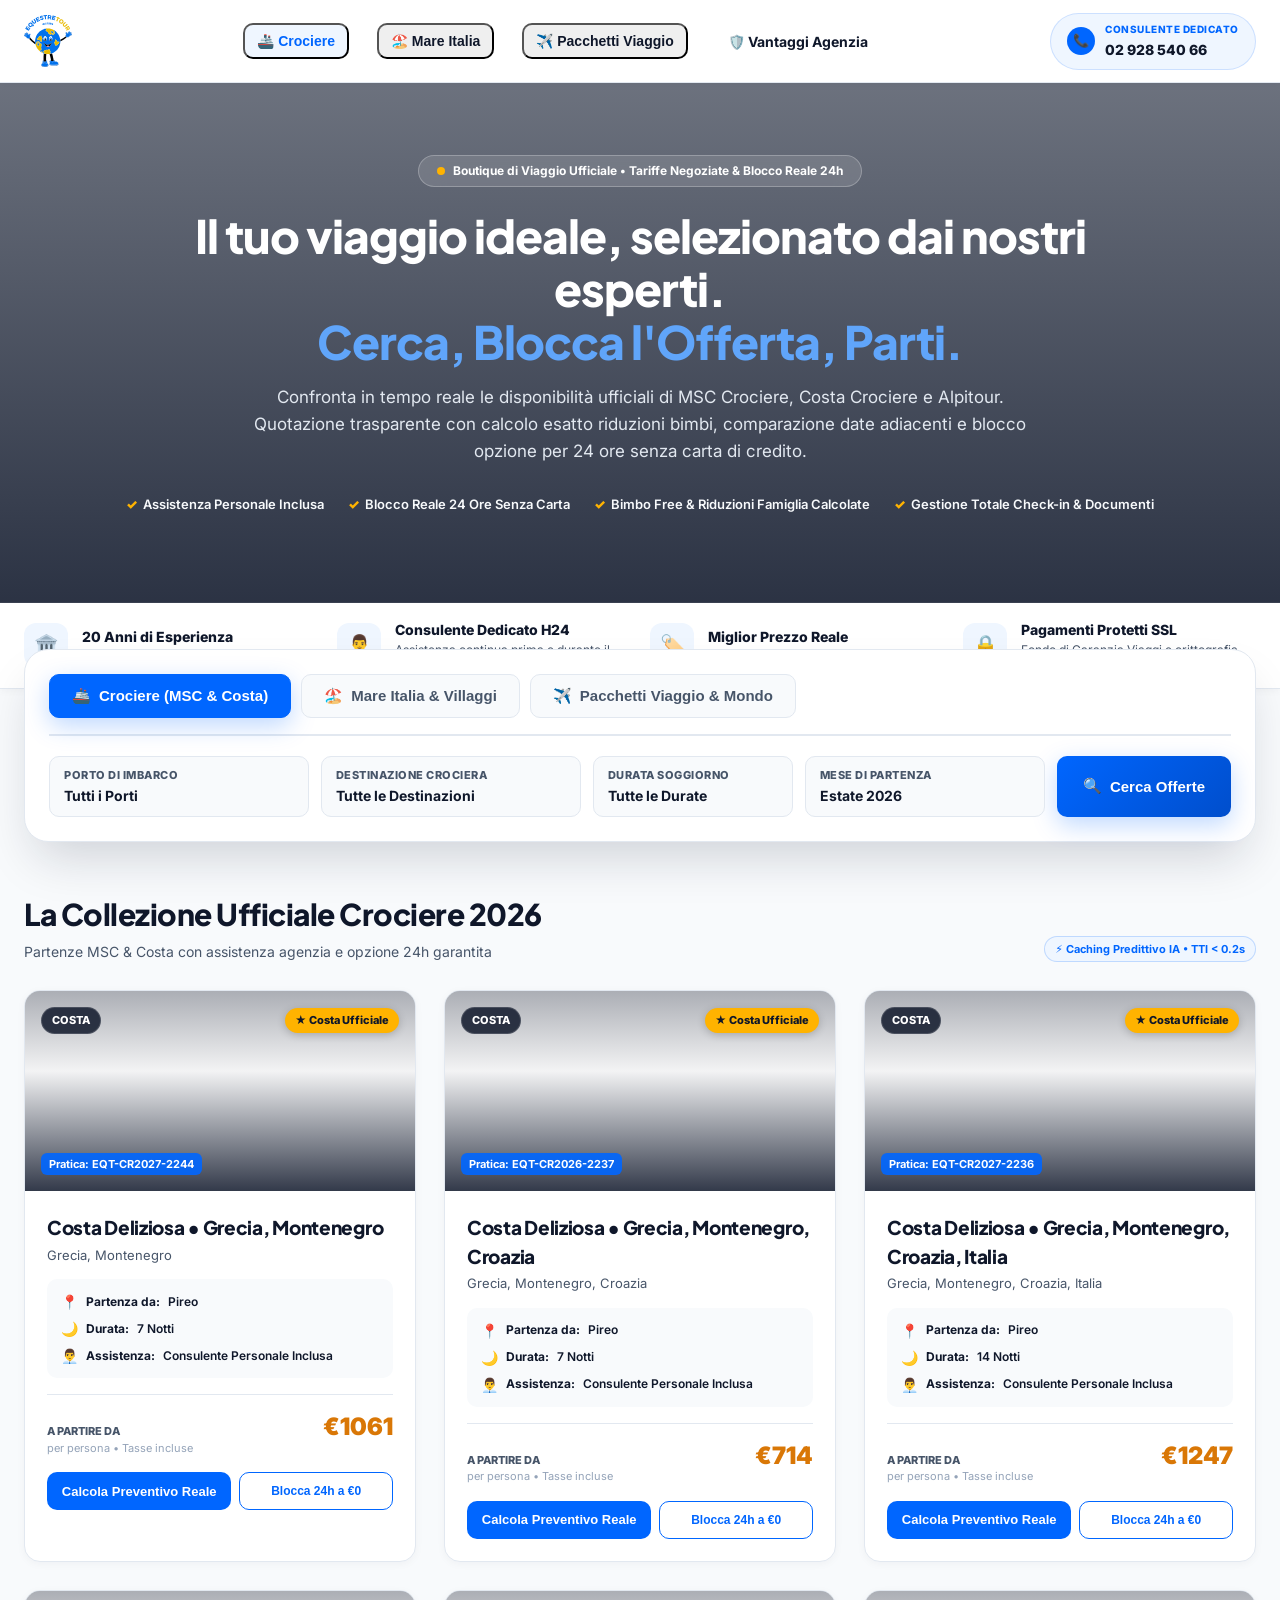
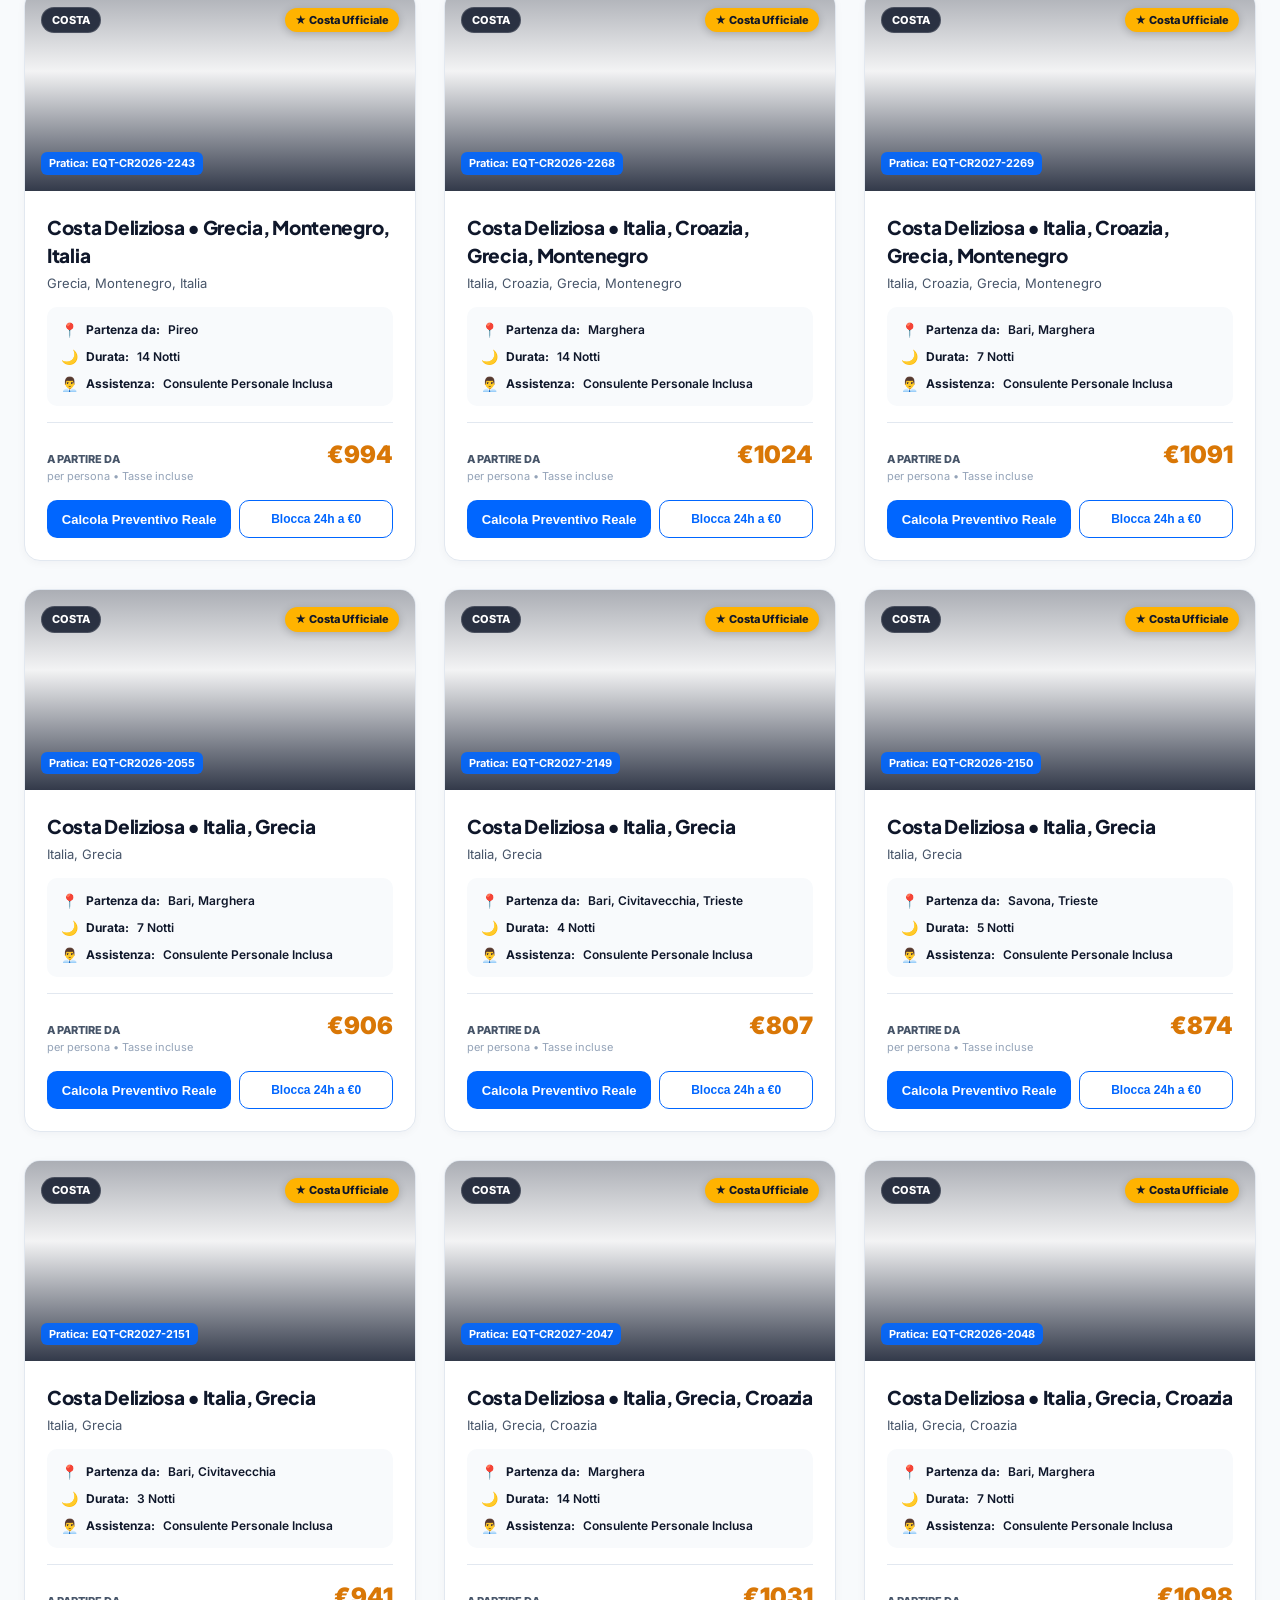
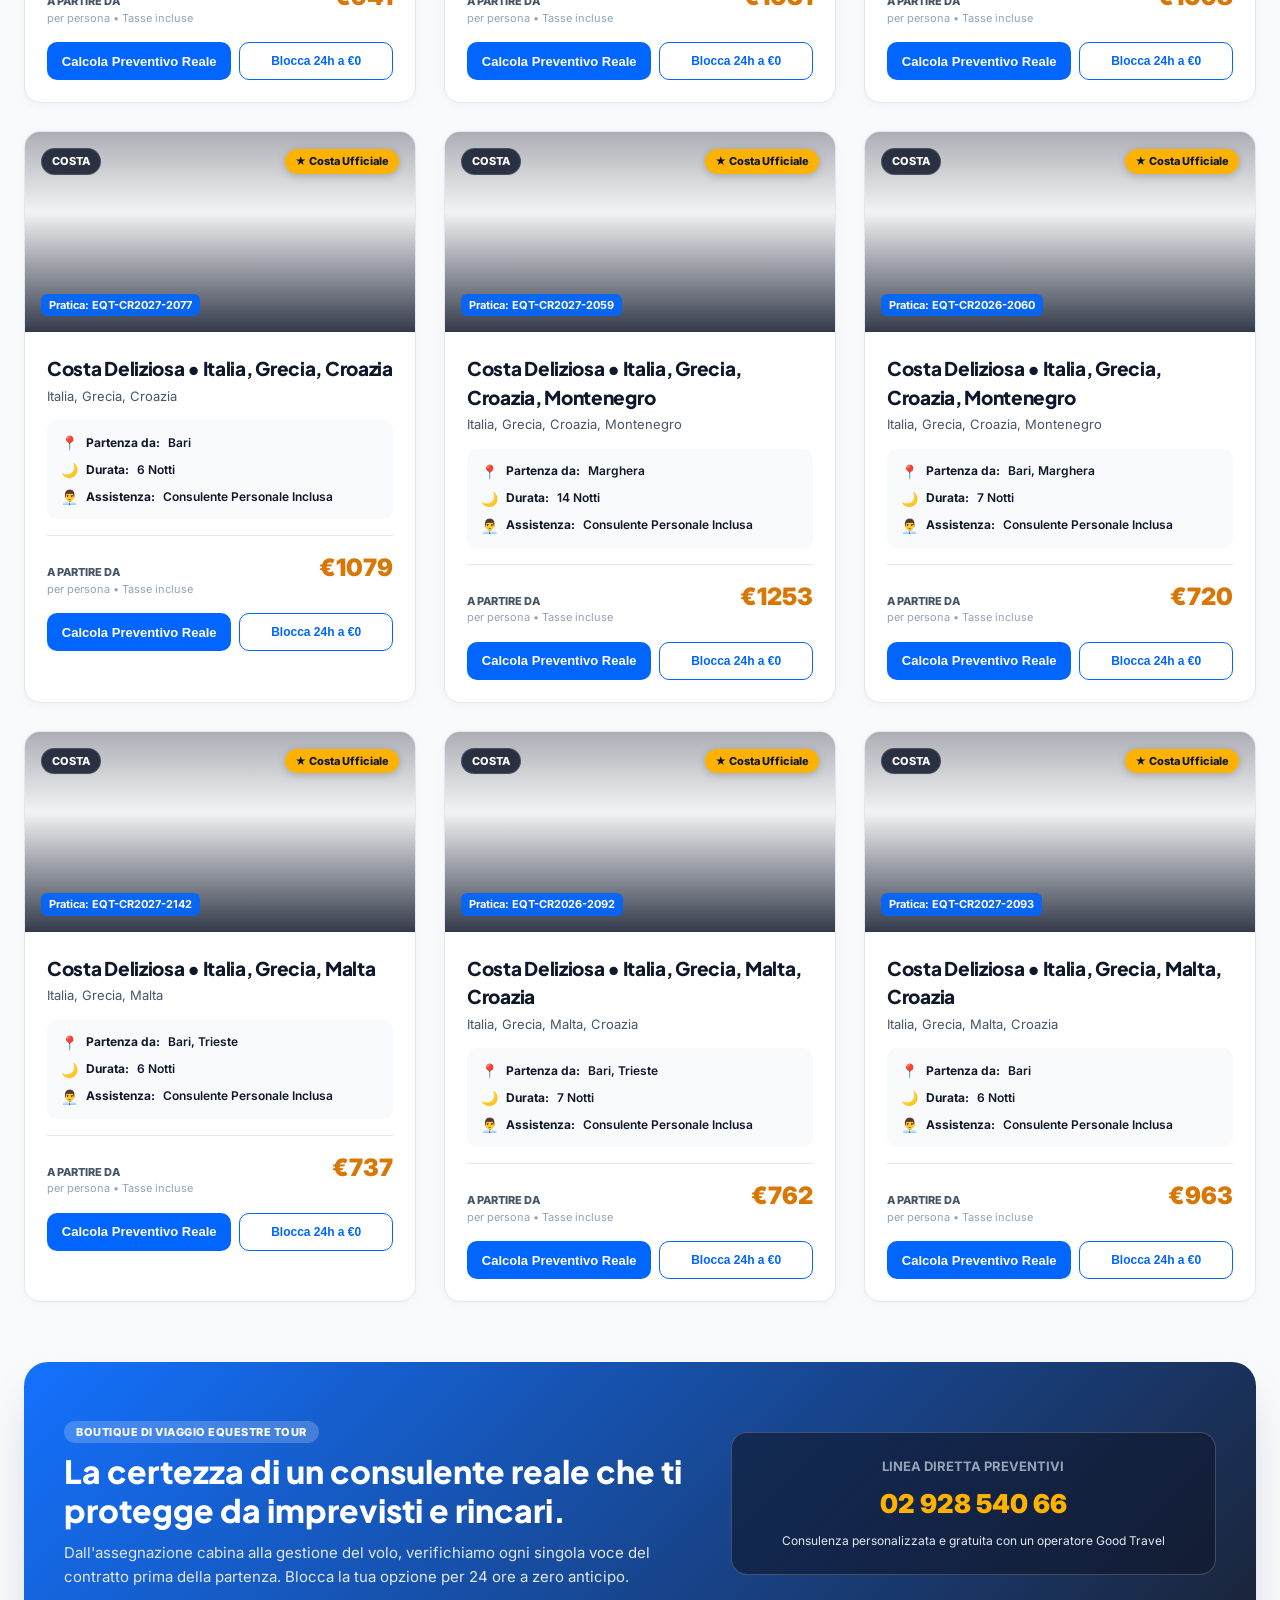
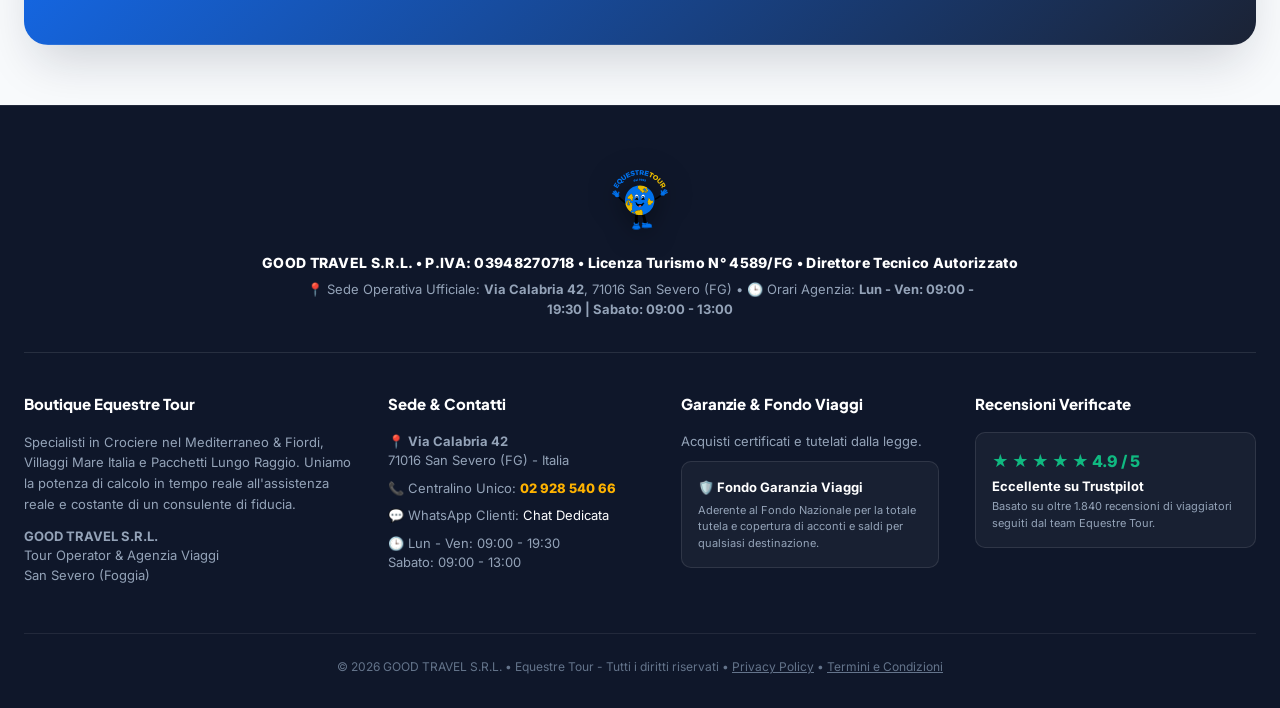
==== home-cro.html @ 6dd36085 "Inizializzazione sito web e funnel di vendita CRO Equestre Tour 2026" ====
<!DOCTYPE html>
<html lang="it">
<head>
  <meta charset="utf-8">
  <meta name="viewport" content="width=device-width, initial-scale=1.0">
  <title>Equestre Tour | Crociere, Mare Italia & Pacchetti Vacanza</title>
  <meta name="description" content="Prenota la tua vacanza con Equestre Tour: Crociere nel Mediterraneo, Villaggi Mare Italia e Pacchetti Lungo Raggio. Consulente dedicato, quotazione reale con calcolo età bambini, opzione 24h e pagamenti protetti.">
  
  <link rel="preconnect" href="https://fonts.googleapis.com">
  <link rel="preconnect" href="https://fonts.gstatic.com" crossorigin>
  <link href="https://fonts.googleapis.com/css2?family=Plus+Jakarta+Sans:wght@400;500;600;700;800;900&family=Inter:wght@400;500;600;700&display=swap" rel="stylesheet">
  
  <style>
    :root {
      --primary-blue: #0066FF;
      --primary-blue-dark: #004ECC;
      --primary-blue-light: #EFF6FF;
      --primary-blue-soft: rgba(0, 102, 255, 0.08);
      
      --secondary-gold: #FFB300;
      --secondary-gold-hover: #E5A100;
      --secondary-gold-light: #FFFBEB;
      --secondary-gold-badge: #D97706;
      
      --text-main: #0F172A;
      --text-muted: #475569;
      --text-light: #94A3B8;
      
      --bg-body: #F8FAFC;
      --bg-white: #FFFFFF;
      --border-soft: #E2E8F0;
      --border-accent: rgba(0, 102, 255, 0.25);
      
      --success-green: #10B981;
      --success-green-light: #ECFDF5;
      
      --shadow-sm: 0 2px 8px rgba(15, 23, 42, 0.04);
      --shadow-md: 0 10px 25px -3px rgba(15, 23, 42, 0.08);
      --shadow-xl: 0 25px 50px -12px rgba(15, 23, 42, 0.18);
      --shadow-gold: 0 8px 24px rgba(255, 179, 0, 0.35);
      --shadow-blue: 0 8px 24px rgba(0, 102, 255, 0.25);
      
      --radius-sm: 10px;
      --radius-md: 16px;
      --radius-lg: 24px;
      --radius-full: 9999px;
      
      --font-heading: 'Plus Jakarta Sans', system-ui, -apple-system, sans-serif;
      --font-body: 'Inter', system-ui, -apple-system, sans-serif;
    }

    * { box-sizing: border-box; margin: 0; padding: 0; }
    html { scroll-behavior: smooth; }
    body {
      font-family: var(--font-body);
      background-color: var(--bg-body);
      color: var(--text-main);
      line-height: 1.5;
      -webkit-font-smoothing: antialiased;
    }
    h1, h2, h3, h4, h5, .font-heading { font-family: var(--font-heading); }

    .container {
      width: 100%;
      max-width: 1280px;
      margin: 0 auto;
      padding: 0 24px;
    }

    /* 1. HEADER BOUTIQUE STICKY */
    .site-header {
      background: #FFFFFF;
      border-bottom: 1px solid var(--border-soft);
      position: sticky;
      top: 0;
      z-index: 1000;
      box-shadow: var(--shadow-sm);
    }
    .header-inner {
      display: flex;
      align-items: center;
      justify-content: space-between;
      height: 82px;
    }
    .logo-link {
      display: inline-flex;
      align-items: center;
      text-decoration: none;
    }
    .site-logo-img {
      height: 52px;
      width: auto;
      object-fit: contain;
    }
    .header-nav {
      display: flex;
      align-items: center;
      gap: 28px;
    }
    .header-nav-btn {
      text-decoration: none;
      color: var(--text-main);
      font-weight: 700;
      font-size: 14px;
      padding: 8px 12px;
      border-radius: var(--radius-sm);
      transition: all 0.15s;
      cursor: pointer;
      display: flex;
      align-items: center;
      gap: 6px;
    }
    .header-nav-btn:hover, .header-nav-btn.active {
      color: var(--primary-blue);
      background: var(--primary-blue-light);
    }
    .header-actions {
      display: flex;
      align-items: center;
      gap: 14px;
    }
    .phone-contact-pill {
      display: flex;
      align-items: center;
      gap: 10px;
      text-decoration: none;
      background: var(--primary-blue-light);
      padding: 8px 16px;
      border-radius: var(--radius-full);
      border: 1px solid rgba(0, 102, 255, 0.15);
      transition: all 0.2s;
    }
    .phone-contact-pill:hover {
      background: #DBEAFE;
      transform: translateY(-1px);
    }
    .phone-icon-box {
      width: 28px;
      height: 28px;
      background: var(--primary-blue);
      color: #FFF;
      border-radius: 50%;
      display: flex;
      align-items: center;
      justify-content: center;
      font-size: 13px;
    }
    .phone-texts small {
      font-size: 10px;
      text-transform: uppercase;
      font-weight: 800;
      color: var(--primary-blue);
      letter-spacing: 0.5px;
      display: block;
    }
    .phone-texts strong {
      font-size: 14px;
      font-weight: 800;
      color: var(--text-main);
    }

    /* 2. HERO WIDESCREEN AD ALTO IMPATTO */
    .hero-widescreen {
      position: relative;
      background: linear-gradient(180deg, rgba(15, 23, 42, 0.6) 0%, rgba(15, 23, 42, 0.88) 100%),
                  url('https://images.unsplash.com/photo-1548574505-5e239809ee19?auto=format&fit=crop&w=2200&q=85');
      background-size: cover;
      background-position: center 35%;
      padding: 72px 0 88px 0;
      color: #FFFFFF;
      text-align: center;
    }
    .hero-badge-pill {
      display: inline-flex;
      align-items: center;
      gap: 8px;
      background: rgba(255, 255, 255, 0.12);
      backdrop-filter: blur(12px);
      border: 1px solid rgba(255, 255, 255, 0.25);
      color: #FFFFFF;
      padding: 6px 18px;
      border-radius: var(--radius-full);
      font-size: 12px;
      font-weight: 700;
      margin-bottom: 22px;
    }
    .hero-badge-dot {
      width: 8px;
      height: 8px;
      border-radius: 50%;
      background: var(--secondary-gold);
    }
    .hero-main-title {
      font-size: 46px;
      font-weight: 900;
      line-height: 1.15;
      letter-spacing: -1px;
      margin-bottom: 16px;
      max-width: 960px;
      margin-left: auto;
      margin-right: auto;
    }
    .hero-main-title span { color: #60A5FA; }
    .hero-subtitle {
      font-size: 17px;
      color: #E2E8F0;
      max-width: 780px;
      margin: 0 auto 30px auto;
      line-height: 1.6;
    }
    .hero-perks-row {
      display: flex;
      align-items: center;
      justify-content: center;
      gap: 24px;
      flex-wrap: wrap;
    }
    .hero-perk-item {
      display: flex;
      align-items: center;
      gap: 6px;
      font-size: 13px;
      font-weight: 600;
      color: #F8FAFC;
    }
    .hero-perk-item span { color: var(--secondary-gold); font-weight: 900; }

    /* 3. TRUST BAR BOUTIQUE */
    .boutique-trust-bar {
      background: #FFFFFF;
      border-bottom: 1px solid var(--border-soft);
      padding: 16px 0;
      box-shadow: var(--shadow-sm);
    }
    .trust-grid {
      display: grid;
      grid-template-columns: repeat(4, 1fr);
      gap: 20px;
    }
    .trust-item {
      display: flex;
      align-items: center;
      gap: 14px;
    }
    .trust-icon-box {
      width: 44px;
      height: 44px;
      border-radius: 12px;
      background: var(--primary-blue-light);
      color: var(--primary-blue);
      display: flex;
      align-items: center;
      justify-content: center;
      font-size: 20px;
      flex-shrink: 0;
    }
    .trust-content strong {
      font-size: 14px;
      font-weight: 800;
      color: var(--text-main);
      display: block;
      margin-bottom: 2px;
    }
    .trust-content small {
      font-size: 12px;
      color: var(--text-muted);
      display: block;
      line-height: 1.25;
    }

    /* 4. MOTORE DI RICERCA UNIFICATO A 3 TAB */
    .search-section {
      margin-top: -40px;
      position: relative;
      z-index: 50;
      margin-bottom: 50px;
    }
    .search-chamber {
      background: #FFFFFF;
      border-radius: var(--radius-lg);
      box-shadow: var(--shadow-xl);
      border: 1px solid var(--border-soft);
      padding: 24px;
    }

    /* TABS SELECTOR */
    .tabs-macro-row {
      display: flex;
      gap: 10px;
      border-bottom: 2px solid var(--border-soft);
      padding-bottom: 16px;
      margin-bottom: 20px;
    }
    .tab-macro-btn {
      background: var(--bg-body);
      border: 1.5px solid var(--border-soft);
      border-radius: var(--radius-sm);
      padding: 12px 22px;
      font-size: 15px;
      font-weight: 800;
      color: var(--text-muted);
      cursor: pointer;
      display: flex;
      align-items: center;
      gap: 8px;
      transition: all 0.2s;
    }
    .tab-macro-btn:hover {
      color: var(--primary-blue);
      border-color: var(--primary-blue);
      background: #FFFFFF;
    }
    .tab-macro-btn.active {
      background: var(--primary-blue);
      color: #FFFFFF;
      border-color: var(--primary-blue);
      box-shadow: var(--shadow-blue);
    }

    /* FILTRI CON MULTI-SELEZIONE (STILE COSTA CROCIERE & ALPITOUR) */
    .filters-grid {
      display: grid;
      grid-template-columns: 1.3fr 1.3fr 1fr 1.2fr auto;
      gap: 12px;
      align-items: center;
    }
    .filter-box {
      background: var(--bg-body);
      border: 1.5px solid var(--border-soft);
      border-radius: var(--radius-sm);
      padding: 10px 14px;
      display: flex;
      flex-direction: column;
      gap: 2px;
      cursor: pointer;
      position: relative;
      user-select: none;
      transition: all 0.2s;
    }
    .filter-box:hover, .filter-box.open {
      border-color: var(--primary-blue);
      background: #FFFFFF;
      box-shadow: 0 0 0 3px rgba(0, 102, 255, 0.1);
    }
    .filter-label-top {
      font-size: 11px;
      text-transform: uppercase;
      font-weight: 800;
      color: var(--text-muted);
      letter-spacing: 0.5px;
    }
    .filter-selected-text {
      font-size: 14px;
      font-weight: 700;
      color: var(--text-main);
      white-space: nowrap;
      overflow: hidden;
      text-overflow: ellipsis;
      display: flex;
      align-items: center;
      justify-content: space-between;
    }
    .filter-count-badge {
      background: var(--primary-blue);
      color: #FFF;
      font-size: 11px;
      font-weight: 800;
      padding: 2px 7px;
      border-radius: var(--radius-full);
      margin-left: 6px;
    }

    /* POPOVER DROPDOWN MULTI-CHECKBOX */
    .filter-dropdown {
      position: absolute;
      top: calc(100% + 8px);
      left: 0;
      width: 320px;
      background: #FFFFFF;
      border: 1px solid var(--border-soft);
      border-radius: var(--radius-md);
      box-shadow: var(--shadow-xl);
      padding: 16px;
      z-index: 200;
      display: none;
    }
    .filter-dropdown.show { display: block; }
    .dropdown-top {
      display: flex;
      align-items: center;
      justify-content: space-between;
      border-bottom: 1px solid var(--border-soft);
      padding-bottom: 8px;
      margin-bottom: 10px;
    }
    .dropdown-top span { font-size: 12px; font-weight: 800; color: var(--text-main); }
    .dropdown-top button {
      background: transparent;
      border: none;
      font-size: 12px;
      font-weight: 700;
      color: var(--primary-blue);
      cursor: pointer;
    }
    .dropdown-list {
      max-height: 220px;
      overflow-y: auto;
      display: flex;
      flex-direction: column;
      gap: 6px;
    }
    .checkbox-item {
      display: flex;
      align-items: center;
      gap: 10px;
      padding: 7px 10px;
      border-radius: 8px;
      cursor: pointer;
      font-size: 13px;
      font-weight: 600;
      color: var(--text-main);
      transition: background 0.1s;
    }
    .checkbox-item:hover { background: var(--primary-blue-light); }
    .checkbox-item input[type="checkbox"] {
      width: 17px;
      height: 17px;
      accent-color: var(--primary-blue);
      cursor: pointer;
    }
    .btn-dropdown-apply {
      background: var(--primary-blue);
      color: #FFF;
      font-size: 13px;
      font-weight: 700;
      padding: 8px 16px;
      border-radius: var(--radius-sm);
      border: none;
      cursor: pointer;
      margin-top: 12px;
      width: 100%;
    }

    .btn-search-trigger {
      background: linear-gradient(135deg, var(--primary-blue) 0%, var(--primary-blue-dark) 100%);
      color: #FFFFFF;
      font-size: 15px;
      font-weight: 800;
      border: none;
      padding: 14px 26px;
      border-radius: var(--radius-sm);
      cursor: pointer;
      display: flex;
      align-items: center;
      justify-content: center;
      gap: 8px;
      transition: all 0.2s;
      box-shadow: var(--shadow-blue);
      height: 100%;
    }
    .btn-search-trigger:hover {
      transform: translateY(-2px);
      box-shadow: 0 10px 28px rgba(0, 102, 255, 0.35);
    }

    /* 5. VETRINA BOUTIQUE (GRIGLIA RISULTATI) */
    .showcase-header {
      display: flex;
      align-items: flex-end;
      justify-content: space-between;
      margin-bottom: 28px;
    }
    .showcase-header h2 {
      font-size: 30px;
      font-weight: 900;
      color: var(--text-main);
      letter-spacing: -0.5px;
    }
    .showcase-header p {
      font-size: 14px;
      color: var(--text-muted);
      margin-top: 4px;
    }

    .showcase-grid {
      display: grid;
      grid-template-columns: repeat(3, 1fr);
      gap: 28px;
      margin-bottom: 60px;
    }
    .boutique-card {
      background: #FFFFFF;
      border: 1px solid var(--border-soft);
      border-radius: var(--radius-md);
      overflow: hidden;
      box-shadow: var(--shadow-sm);
      transition: all 0.25s cubic-bezier(0.16, 1, 0.3, 1);
      display: flex;
      flex-direction: column;
      justify-content: space-between;
    }
    .boutique-card:hover {
      transform: translateY(-6px);
      box-shadow: var(--shadow-xl);
      border-color: rgba(0, 102, 255, 0.4);
    }
    .card-photo-wrapper {
      height: 200px;
      background-size: cover;
      background-position: center;
      position: relative;
      padding: 16px;
      display: flex;
      flex-direction: column;
      justify-content: space-between;
    }
    .card-photo-wrapper::after {
      content: '';
      position: absolute;
      inset: 0;
      background: linear-gradient(180deg, rgba(15, 23, 42, 0.35) 0%, rgba(15, 23, 42, 0.05) 40%, rgba(15, 23, 42, 0.85) 100%);
      pointer-events: none;
    }
    .card-top-badges {
      position: relative;
      z-index: 2;
      display: flex;
      justify-content: space-between;
      align-items: center;
    }
    .badge-collection {
      background: rgba(15, 23, 42, 0.85);
      color: #FFFFFF;
      font-size: 11px;
      font-weight: 800;
      padding: 4px 10px;
      border-radius: var(--radius-full);
      backdrop-filter: blur(8px);
      border: 1px solid rgba(255, 255, 255, 0.15);
      text-transform: uppercase;
    }
    .badge-agency-guarantee {
      background: var(--secondary-gold);
      color: #0F172A;
      font-size: 11px;
      font-weight: 800;
      padding: 4px 10px;
      border-radius: var(--radius-full);
      box-shadow: 0 2px 8px rgba(0,0,0,0.2);
    }
    .card-bottom-tags {
      position: relative;
      z-index: 2;
      display: flex;
      align-items: center;
      gap: 8px;
    }
    .pill-departure-code {
      background: rgba(0, 102, 255, 0.9);
      color: #FFFFFF;
      font-size: 11px;
      font-weight: 700;
      padding: 3px 8px;
      border-radius: 6px;
    }

    .card-body {
      padding: 22px;
      display: flex;
      flex-direction: column;
      flex: 1;
      justify-content: space-between;
    }
    .card-ship-title {
      font-size: 19px;
      font-weight: 800;
      color: var(--text-main);
      margin-bottom: 4px;
      letter-spacing: -0.3px;
    }
    .card-destination-desc {
      font-size: 13px;
      color: var(--text-muted);
      line-height: 1.5;
      margin-bottom: 14px;
    }
    
    .card-agency-perks {
      background: var(--bg-body);
      border-radius: var(--radius-sm);
      padding: 12px 14px;
      margin-bottom: 16px;
      display: flex;
      flex-direction: column;
      gap: 6px;
    }
    .agency-perk-row {
      display: flex;
      align-items: center;
      gap: 8px;
      font-size: 12px;
      font-weight: 600;
      color: var(--text-main);
    }
    .agency-perk-row span { color: var(--primary-blue); font-size: 14px; }

    .card-pricing-block {
      border-top: 1px solid var(--border-soft);
      padding-top: 14px;
      margin-bottom: 16px;
      display: flex;
      align-items: baseline;
      justify-content: space-between;
    }
    .price-sub-label {
      font-size: 11px;
      font-weight: 800;
      text-transform: uppercase;
      color: var(--text-muted);
    }
    .price-main-val {
      font-size: 24px;
      font-weight: 900;
      color: var(--secondary-gold-badge);
    }
    .price-note {
      font-size: 11px;
      color: var(--text-light);
      display: block;
    }

    .card-action-buttons {
      display: grid;
      grid-template-columns: 1.2fr 1fr;
      gap: 8px;
    }
    .btn-card-personalize {
      background: var(--primary-blue);
      color: #FFFFFF;
      font-size: 13px;
      font-weight: 700;
      padding: 11px 12px;
      border-radius: var(--radius-sm);
      border: none;
      cursor: pointer;
      transition: background 0.15s;
      text-align: center;
    }
    .btn-card-personalize:hover { background: var(--primary-blue-dark); }
    
    .btn-card-lock {
      background: #FFFFFF;
      color: var(--primary-blue);
      border: 1.5px solid var(--primary-blue);
      font-size: 12px;
      font-weight: 700;
      padding: 11px 8px;
      border-radius: var(--radius-sm);
      cursor: pointer;
      transition: all 0.15s;
      text-align: center;
    }
    .btn-card-lock:hover { background: var(--primary-blue-light); }

    /* 6. TRANSIZIONE VISIVA / BANNER DI SPEZZO SEZIONI */
    .transition-hero-banner {
      position: relative;
      background: linear-gradient(135deg, rgba(0, 102, 255, 0.92) 0%, rgba(15, 23, 42, 0.95) 100%),
                  url('https://images.unsplash.com/photo-1507525428034-b723cf961d3e?auto=format&fit=crop&w=2000&q=80');
      background-size: cover;
      background-position: center;
      border-radius: var(--radius-lg);
      padding: 56px 40px;
      margin: 60px auto;
      color: #FFFFFF;
      box-shadow: var(--shadow-xl);
    }
    .transition-grid {
      display: grid;
      grid-template-columns: 1.3fr 1fr;
      gap: 36px;
      align-items: center;
    }
    .transition-grid h3 {
      font-size: 32px;
      font-weight: 900;
      line-height: 1.2;
      margin-bottom: 12px;
    }
    .transition-grid p {
      font-size: 15px;
      color: #E2E8F0;
      line-height: 1.6;
    }

    /* 7. MODAL DETTAGLIO OFFERTA & QUOTAZIONE REALE CON CONFIGURATORE OSPITI & ETÀ */
    .modal-overlay {
      position: fixed;
      inset: 0;
      background: rgba(15, 23, 42, 0.78);
      backdrop-filter: blur(8px);
      z-index: 2000;
      display: none;
      align-items: center;
      justify-content: center;
      padding: 20px;
    }
    .modal-overlay.show { display: flex; }
    
    .quote-modal-card {
      background: #FFFFFF;
      border-radius: var(--radius-lg);
      max-width: 880px;
      width: 100%;
      max-height: 94vh;
      overflow-y: auto;
      box-shadow: var(--shadow-xl);
      border: 1px solid var(--border-soft);
      position: relative;
    }
    
    .modal-head {
      background: #FFFFFF;
      border-bottom: 1px solid var(--border-soft);
      padding: 20px 28px;
      display: flex;
      align-items: center;
      justify-content: space-between;
      position: sticky;
      top: 0;
      z-index: 10;
    }
    .modal-brand-badge {
      display: inline-flex;
      align-items: center;
      gap: 6px;
      background: var(--primary-blue-light);
      color: var(--primary-blue);
      font-size: 11px;
      font-weight: 800;
      padding: 3px 10px;
      border-radius: var(--radius-full);
      text-transform: uppercase;
      margin-bottom: 4px;
    }
    .modal-title {
      font-size: 22px;
      font-weight: 800;
      color: var(--text-main);
    }
    .btn-close-modal {
      background: none;
      border: none;
      font-size: 28px;
      line-height: 1;
      color: var(--text-muted);
      cursor: pointer;
      transition: color 0.15s;
    }
    .btn-close-modal:hover { color: var(--text-main); }

    .modal-body-content { padding: 28px; }

    /* CONFIGURAZIONE OSPITI & ETÀ BAMBINI */
    .guest-config-box {
      background: var(--bg-body);
      border: 1.5px solid var(--border-soft);
      border-radius: var(--radius-md);
      padding: 18px;
      margin-bottom: 24px;
    }
    .guest-config-title {
      font-size: 14px;
      font-weight: 800;
      text-transform: uppercase;
      color: var(--text-main);
      margin-bottom: 12px;
      display: flex;
      align-items: center;
      justify-content: space-between;
    }
    .guest-config-grid {
      display: grid;
      grid-template-columns: 1fr 1fr 1fr;
      gap: 16px;
    }
    .guest-control {
      display: flex;
      flex-direction: column;
      gap: 6px;
    }
    .guest-control label {
      font-size: 12px;
      font-weight: 700;
      color: var(--text-muted);
    }
    .guest-select {
      border: 1.5px solid var(--border-soft);
      border-radius: var(--radius-sm);
      padding: 10px 12px;
      font-family: inherit;
      font-size: 14px;
      font-weight: 700;
      color: var(--text-main);
      background: #FFFFFF;
      outline: none;
    }
    .children-ages-container {
      grid-column: 1 / -1;
      display: flex;
      gap: 12px;
      background: #FFFFFF;
      padding: 12px;
      border-radius: var(--radius-sm);
      border: 1px dashed var(--border-soft);
      align-items: center;
      margin-top: 6px;
    }

    /* COMPARATORE DATE ADIACENTI (SETTIMANA VS SETTIMANA) */
    .date-comparison-bar {
      margin-bottom: 24px;
    }
    .date-slider-row {
      display: flex;
      gap: 10px;
      overflow-x: auto;
      padding-bottom: 6px;
      margin-top: 10px;
    }
    .date-pill-option {
      border: 2px solid var(--border-soft);
      border-radius: var(--radius-sm);
      padding: 10px 16px;
      text-align: center;
      cursor: pointer;
      min-width: 140px;
      background: #FFFFFF;
      transition: all 0.2s;
      flex-shrink: 0;
    }
    .date-pill-option:hover {
      border-color: var(--primary-blue);
      transform: translateY(-2px);
    }
    .date-pill-option.active {
      border-color: var(--primary-blue);
      background: var(--primary-blue-light);
      box-shadow: 0 0 0 3px rgba(0, 102, 255, 0.15);
    }
    .date-pill-option strong { font-size: 13px; color: var(--text-main); display: block; }
    .date-pill-option span { font-size: 12px; font-weight: 800; color: var(--secondary-gold-badge); }

    /* COMPARATORE CABINE / TRATTAMENTI SULLA STESSA DATA */
    .options-matrix-grid {
      display: grid;
      grid-template-columns: repeat(4, 1fr);
      gap: 12px;
      margin: 14px 0 24px 0;
    }
    .matrix-option-tile {
      border: 2px solid var(--border-soft);
      border-radius: var(--radius-md);
      padding: 16px 12px;
      text-align: center;
      cursor: pointer;
      transition: all 0.2s;
      background: #FFFFFF;
    }
    .matrix-option-tile:hover {
      border-color: var(--primary-blue);
      transform: translateY(-2px);
    }
    .matrix-option-tile.selected {
      border-color: var(--primary-blue);
      background: var(--primary-blue-light);
      box-shadow: 0 0 0 3px rgba(0, 102, 255, 0.15);
    }
    .matrix-tile-icon { font-size: 26px; margin-bottom: 6px; }
    .matrix-option-tile strong { font-size: 13px; color: var(--text-main); display: block; }
    .matrix-option-tile p { font-size: 11px; color: var(--text-muted); margin: 4px 0; }
    .matrix-diff { font-size: 12px; font-weight: 800; color: var(--primary-blue); }

    /* RIEPILOGO TOTALE TRASPARENTE & LE 3 VIE D'USCITA */
    .total-price-summary-card {
      background: linear-gradient(135deg, #0F172A 0%, #1E293B 100%);
      color: #FFFFFF;
      border-radius: var(--radius-md);
      padding: 22px;
      margin-bottom: 24px;
    }
    .total-price-head {
      display: flex;
      justify-content: space-between;
      align-items: baseline;
      border-bottom: 1px solid rgba(255, 255, 255, 0.15);
      padding-bottom: 12px;
      margin-bottom: 12px;
    }
    .total-price-head h4 { font-size: 16px; font-weight: 800; }
    .total-calculated-val {
      font-size: 32px;
      font-weight: 900;
      color: var(--secondary-gold);
    }
    .price-breakdown-row {
      display: flex;
      justify-content: space-between;
      font-size: 12px;
      color: #CBD5E1;
      margin-bottom: 4px;
    }

    /* 3 VIE D'USCITA AD ALTA CONVERSIONE */
    .three-exits-grid {
      display: grid;
      grid-template-columns: 1.3fr 1.1fr 1fr;
      gap: 12px;
    }
    .btn-exit-checkout {
      background: linear-gradient(135deg, var(--primary-blue) 0%, var(--primary-blue-dark) 100%);
      color: #FFFFFF;
      font-size: 14px;
      font-weight: 800;
      padding: 14px 16px;
      border-radius: var(--radius-sm);
      border: none;
      cursor: pointer;
      text-align: center;
      box-shadow: var(--shadow-blue);
      transition: all 0.2s;
    }
    .btn-exit-checkout:hover { transform: translateY(-2px); }
    
    .btn-exit-hold24 {
      background: var(--secondary-gold);
      color: #0F172A;
      font-size: 13px;
      font-weight: 800;
      padding: 14px 16px;
      border-radius: var(--radius-sm);
      border: none;
      cursor: pointer;
      text-align: center;
      transition: all 0.2s;
      box-shadow: 0 4px 14px rgba(245, 158, 11, 0.3);
    }
    .btn-exit-hold24:hover { background: var(--secondary-gold-hover); }

    .btn-exit-savequote {
      background: #FFFFFF;
      color: var(--text-main);
      border: 1.5px solid var(--border-soft);
      font-size: 13px;
      font-weight: 700;
      padding: 14px 14px;
      border-radius: var(--radius-sm);
      cursor: pointer;
      text-align: center;
      transition: all 0.2s;
    }
    .btn-exit-savequote:hover { background: var(--bg-body); border-color: var(--primary-blue); }

    /* FORM DRAWER PER CHECKOUT / BLOCCO 24H */
    .drawer-form-box {
      background: var(--bg-body);
      border: 1.5px solid var(--border-soft);
      border-radius: var(--radius-md);
      padding: 24px;
      margin-top: 20px;
      display: none;
      animation: fadeInDrawer 0.25s ease-out;
    }
    @keyframes fadeInDrawer {
      from { opacity: 0; transform: translateY(8px); }
      to { opacity: 1; transform: translateY(0); }
    }
    .drawer-form-grid {
      display: grid;
      grid-template-columns: 1fr 1fr;
      gap: 12px;
      margin-bottom: 14px;
    }
    .drawer-input {
      border: 1.5px solid var(--border-soft);
      border-radius: var(--radius-sm);
      padding: 11px 14px;
      font-family: inherit;
      font-size: 14px;
      outline: none;
      width: 100%;
      background: #FFFFFF;
      transition: border-color 0.2s;
    }
    .drawer-input:focus {
      border-color: var(--primary-blue);
      box-shadow: 0 0 0 3px rgba(0, 102, 255, 0.12);
    }
    .drawer-section-title {
      font-size: 13px;
      font-weight: 800;
      text-transform: uppercase;
      color: var(--primary-blue);
      letter-spacing: 0.5px;
      margin: 16px 0 10px 0;
      display: flex;
      align-items: center;
      gap: 6px;
    }

    /* OPZIONI DI PAGAMENTO (ACCONTO 30% VS SALDO) */
    .payment-plan-grid {
      display: grid;
      grid-template-columns: 1fr 1fr;
      gap: 12px;
      margin-bottom: 16px;
    }
    .payment-plan-card {
      border: 2px solid var(--border-soft);
      border-radius: var(--radius-sm);
      padding: 14px;
      background: #FFFFFF;
      cursor: pointer;
      transition: all 0.2s;
      position: relative;
    }
    .payment-plan-card.active {
      border-color: var(--primary-blue);
      background: var(--primary-blue-light);
      box-shadow: 0 0 0 3px rgba(0, 102, 255, 0.15);
    }
    .payment-plan-card input {
      position: absolute;
      top: 14px;
      right: 14px;
    }
    .payment-plan-card strong {
      font-size: 14px;
      color: var(--text-main);
      display: block;
      margin-bottom: 2px;
    }
    .payment-plan-card .plan-amount {
      font-size: 20px;
      font-weight: 900;
      color: var(--primary-blue);
    }
    .payment-plan-card small {
      font-size: 11px;
      color: var(--text-muted);
      display: block;
      margin-top: 4px;
    }

    /* CARD PAYMENT FIELDS */
    .card-inputs-box {
      background: #FFFFFF;
      border: 1px solid var(--border-soft);
      border-radius: var(--radius-sm);
      padding: 14px;
      margin-bottom: 14px;
    }
    .ssl-secure-banner {
      display: flex;
      align-items: center;
      gap: 8px;
      background: rgba(16, 185, 129, 0.1);
      border: 1px solid rgba(16, 185, 129, 0.3);
      padding: 8px 12px;
      border-radius: 6px;
      font-size: 12px;
      font-weight: 700;
      color: #065F46;
      margin-bottom: 12px;
    }

    /* SUCCESS VOUCHER VIEW & 24H COUNTDOWN TIMER */
    .success-voucher-box {
      text-align: center;
      padding: 24px;
      display: none;
      animation: fadeInDrawer 0.3s ease-out;
    }
    .success-icon {
      width: 64px;
      height: 64px;
      background: var(--success-green);
      color: #FFF;
      border-radius: 50%;
      display: inline-flex;
      align-items: center;
      justify-content: center;
      font-size: 32px;
      margin-bottom: 16px;
    }
    .live-timer-badge {
      display: inline-flex;
      align-items: center;
      gap: 8px;
      background: linear-gradient(135deg, #FFFBEB 0%, #FEF3C7 100%);
      border: 2px solid var(--secondary-gold);
      padding: 10px 20px;
      border-radius: var(--radius-full);
      font-size: 16px;
      font-weight: 900;
      color: #92400E;
      margin: 14px 0 20px 0;
      box-shadow: 0 4px 12px rgba(245, 158, 11, 0.2);
    }
    .live-timer-dot {
      width: 10px;
      height: 10px;
      border-radius: 50%;
      background: #DC2626;
      animation: pulseDot 1.2s infinite;
    }
    @keyframes pulseDot {
      0%, 100% { opacity: 1; transform: scale(1); }
      50% { opacity: 0.4; transform: scale(1.3); }
    }

    /* SKELETON LOADERS IN BLU ELETTRICO */
    .skeleton-loader-grid {
      display: grid;
      grid-template-columns: repeat(3, 1fr);
      gap: 24px;
      margin-top: 10px;
    }
    .skeleton-card {
      background: #FFFFFF;
      border-radius: var(--radius-md);
      border: 1px solid var(--border-soft);
      overflow: hidden;
      box-shadow: var(--shadow-sm);
    }
    .skeleton-img {
      height: 200px;
      background: linear-gradient(90deg, #EFF6FF 20%, #DBEAFE 40%, #BFDBFE 60%, #EFF6FF 80%);
      background-size: 250% 100%;
      animation: shimmerBlue 1.3s infinite linear;
    }
    .skeleton-content {
      padding: 22px;
      display: flex;
      flex-direction: column;
      gap: 12px;
    }
    .skeleton-line {
      height: 14px;
      border-radius: 6px;
      background: linear-gradient(90deg, #F1F5F9 20%, #DBEAFE 45%, #BFDBFE 65%, #F1F5F9 80%);
      background-size: 250% 100%;
      animation: shimmerBlue 1.3s infinite linear;
    }
    .skeleton-line.title { height: 22px; width: 75%; }
    .skeleton-line.subtitle { width: 90%; }
    .skeleton-line.short { width: 45%; }
    .skeleton-line.btn { height: 42px; width: 100%; border-radius: var(--radius-sm); margin-top: 6px; }
    @keyframes shimmerBlue {
      0% { background-position: 250% 0; }
      100% { background-position: -250% 0; }
    }

    /* AI PREDICTIVE CACHE BADGE */
    .ai-speed-indicator {
      display: inline-flex;
      align-items: center;
      gap: 6px;
      font-size: 11px;
      font-weight: 700;
      color: var(--primary-blue);
      background: var(--primary-blue-light);
      padding: 4px 10px;
      border-radius: var(--radius-full);
      border: 1px solid rgba(0, 102, 255, 0.2);
    }

    /* 8. FOOTER BOUTIQUE CON LOGO CENTRATO E DATI GOOD TRAVEL */
    .site-footer {
      background: #0F172A;
      color: #94A3B8;
      padding: 64px 0 32px 0;
      font-size: 13px;
      border-top: 1px solid rgba(255, 255, 255, 0.08);
    }
    .footer-centered-brand {
      text-align: center;
      margin-bottom: 40px;
      padding-bottom: 32px;
      border-bottom: 1px solid rgba(255, 255, 255, 0.1);
      display: flex;
      flex-direction: column;
      align-items: center;
      justify-content: center;
    }
    .footer-logo-centered-link {
      display: inline-block;
      margin-bottom: 16px;
    }
    .site-logo-img-footer {
      height: 60px;
      width: auto;
      object-fit: contain;
      filter: drop-shadow(0 4px 12px rgba(0,0,0,0.5));
    }
    .footer-institutional-badge {
      color: #FFFFFF;
      font-size: 14px;
      font-weight: 800;
      letter-spacing: 0.3px;
      margin-bottom: 6px;
    }
    .footer-institutional-address {
      color: #94A3B8;
      font-size: 13px;
      max-width: 680px;
      margin: 0 auto;
      line-height: 1.6;
    }
    .footer-grid {
      display: grid;
      grid-template-columns: 1.4fr 1.1fr 1.1fr 1.2fr;
      gap: 36px;
      margin-bottom: 48px;
    }
    .footer-col h4 {
      color: #FFFFFF;
      font-size: 15px;
      font-weight: 800;
      margin-bottom: 16px;
    }
    .footer-col ul { list-style: none; display: flex; flex-direction: column; gap: 8px; }
    .footer-col a { color: #94A3B8; text-decoration: none; transition: color 0.15s; }
    .footer-col a:hover { color: #FFFFFF; }
    .trust-badge-footer {
      background: rgba(255, 255, 255, 0.04);
      border: 1px solid rgba(255, 255, 255, 0.1);
      padding: 16px;
      border-radius: var(--radius-sm);
    }

    @media (max-width: 1024px) {
      .trust-grid { grid-template-columns: 1fr 1fr; }
      .filters-grid { grid-template-columns: 1fr 1fr; }
      .showcase-grid { grid-template-columns: 1fr 1fr; }
      .skeleton-loader-grid { grid-template-columns: 1fr 1fr; }
      .options-matrix-grid { grid-template-columns: 1fr 1fr; }
      .three-exits-grid { grid-template-columns: 1fr; }
      .footer-grid { grid-template-columns: 1fr 1fr; }
    }
    @media (max-width: 768px) {
      .header-nav { display: none; }
      .hero-main-title { font-size: 32px; }
      .trust-grid { grid-template-columns: 1fr; }
      .filters-grid { grid-template-columns: 1fr; }
      .showcase-grid { grid-template-columns: 1fr; }
      .skeleton-loader-grid { grid-template-columns: 1fr; }
      .guest-config-grid { grid-template-columns: 1fr; }
      .payment-plan-grid { grid-template-columns: 1fr; }
      .transition-grid { grid-template-columns: 1fr; }
      .drawer-form-grid { grid-template-columns: 1fr; }
      .footer-grid { grid-template-columns: 1fr; }
    }
  </style>
</head>
<body>

  <!-- 1. HEADER BOUTIQUE STICKY -->
  <header class="site-header">
    <div class="container">
      <div class="header-inner">
        <a href="/" class="logo-link">
          <img src="https://www.equestretour.com/images/logo.svg" alt="Equestre Tour" class="site-logo-img" onerror="this.src='images/logo.svg'">
        </a>
        
        <nav class="header-nav">
          <button type="button" class="header-nav-btn active" onclick="switchMacroTab('crociere')">🚢 Crociere</button>
          <button type="button" class="header-nav-btn" onclick="switchMacroTab('mare_italia')">🏖️ Mare Italia</button>
          <button type="button" class="header-nav-btn" onclick="switchMacroTab('pacchetti')">✈️ Pacchetti Viaggio</button>
          <a href="#garanzie" class="header-nav-btn">🛡️ Vantaggi Agenzia</a>
        </nav>

        <div class="header-actions">
          <a href="tel:0292854066" class="phone-contact-pill">
            <div class="phone-icon-box">📞</div>
            <div class="phone-texts">
              <small>Consulente Dedicato</small>
              <strong>02 928 540 66</strong>
            </div>
          </a>
        </div>
      </div>
    </div>
  </header>

  <!-- 2. HERO WIDESCREEN AD ALTO IMPATTO -->
  <section class="hero-widescreen">
    <div class="container">
      <div class="hero-badge-pill">
        <div class="hero-badge-dot"></div>
        <span>Boutique di Viaggio Ufficiale • Tariffe Negoziate & Blocco Reale 24h</span>
      </div>
      <h1 class="hero-main-title">Il tuo viaggio ideale, selezionato dai nostri esperti.<br><span>Cerca, Blocca l'Offerta, Parti.</span></h1>
      <p class="hero-subtitle">Confronta in tempo reale le disponibilità ufficiali di MSC Crociere, Costa Crociere e Alpitour. Quotazione trasparente con calcolo esatto riduzioni bimbi, comparazione date adiacenti e blocco opzione per 24 ore senza carta di credito.</p>
      
      <div class="hero-perks-row">
        <div class="hero-perk-item"><span>✓</span> Assistenza Personale Inclusa</div>
        <div class="hero-perk-item"><span>✓</span> Blocco Reale 24 Ore Senza Carta</div>
        <div class="hero-perk-item"><span>✓</span> Bimbo Free & Riduzioni Famiglia Calcolate</div>
        <div class="hero-perk-item"><span>✓</span> Gestione Totale Check-in & Documenti</div>
      </div>
    </div>
  </section>

  <!-- 3. TRUST BAR BOUTIQUE -->
  <section class="boutique-trust-bar" id="garanzie">
    <div class="container">
      <div class="trust-grid">
        <div class="trust-item">
          <div class="trust-icon-box">🏛️</div>
          <div class="trust-content">
            <strong>20 Anni di Esperienza</strong>
            <small>Boutique di viaggi con licenza ufficiale</small>
          </div>
        </div>
        <div class="trust-item">
          <div class="trust-icon-box">👨‍💼</div>
          <div class="trust-content">
            <strong>Consulente Dedicato H24</strong>
            <small>Assistenza continua prima e durante il viaggio</small>
          </div>
        </div>
        <div class="trust-item">
          <div class="trust-icon-box">🏷️</div>
          <div class="trust-content">
            <strong>Miglior Prezzo Reale</strong>
            <small>Prezzo totale finito con tasse e diritti</small>
          </div>
        </div>
        <div class="trust-item">
          <div class="trust-icon-box">🔒</div>
          <div class="trust-content">
            <strong>Pagamenti Protetti SSL</strong>
            <small>Fondo di Garanzia Viaggi e crittografia 256-bit</small>
          </div>
        </div>
      </div>
    </div>
  </section>

  <!-- 4. MOTORE DI RICERCA A 3 TAB UNIFICATO -->
  <div class="container search-section" id="ricerca-motore">
    <div class="search-chamber">
      
      <!-- TAB SELECTOR -->
      <div class="tabs-macro-row">
        <button type="button" class="tab-macro-btn active" id="tab-btn-crociere" onclick="switchMacroTab('crociere')">
          <span>🚢</span> Crociere (MSC & Costa)
        </button>
        <button type="button" class="tab-macro-btn" id="tab-btn-mare_italia" onclick="switchMacroTab('mare_italia')">
          <span>🏖️</span> Mare Italia & Villaggi
        </button>
        <button type="button" class="tab-macro-btn" id="tab-btn-pacchetti" onclick="switchMacroTab('pacchetti')">
          <span>✈️</span> Pacchetti Viaggio & Mondo
        </button>
      </div>

      <!-- FILTRI DINAMICI REATTIVI -->
      <div class="filters-grid">
        
        <!-- Filtro 1: Partenza / Porto / Aeroporto -->
        <div class="filter-box" id="btn-f-port">
          <span class="filter-label-top" id="lbl-f-port">Porto di Imbarco</span>
          <div class="filter-selected-text">
            <span id="txt-f-port">Tutti i Porti Principali</span>
            <span class="filter-count-badge" id="count-f-port" style="display:none;">0</span>
          </div>
          <div class="filter-dropdown" id="pop-f-port">
            <div class="dropdown-top">
              <span id="pop-title-port">Opzioni di Partenza</span>
              <button type="button" onclick="selectAllFilter('port', true)">Tutti</button>
            </div>
            <div class="dropdown-list" id="list-f-port">
              <!-- Popolato dinamicamente -->
            </div>
            <button type="button" class="btn-dropdown-apply" onclick="closeAllPopups()">Applica Filtro</button>
          </div>
        </div>

        <!-- Filtro 2: Destinazione / Regione -->
        <div class="filter-box" id="btn-f-dest">
          <span class="filter-label-top" id="lbl-f-dest">Destinazione</span>
          <div class="filter-selected-text">
            <span id="txt-f-dest">Tutte le Destinazioni</span>
            <span class="filter-count-badge" id="count-f-dest" style="display:none;">0</span>
          </div>
          <div class="filter-dropdown" id="pop-f-dest">
            <div class="dropdown-top">
              <span>Destinazioni Selezionabili</span>
              <button type="button" onclick="selectAllFilter('dest', true)">Tutte</button>
            </div>
            <div class="dropdown-list" id="list-f-dest">
              <!-- Popolato dinamicamente -->
            </div>
            <button type="button" class="btn-dropdown-apply" onclick="closeAllPopups()">Applica Filtro</button>
          </div>
        </div>

        <!-- Filtro 3: Durata / Notti -->
        <div class="filter-box" id="btn-f-dur">
          <span class="filter-label-top">Durata Soggiorno</span>
          <div class="filter-selected-text">
            <span id="txt-f-dur">Tutte le Durate</span>
          </div>
          <div class="filter-dropdown" id="pop-f-dur">
            <div class="dropdown-top">
              <span>Durata Viaggio</span>
            </div>
            <div class="dropdown-list">
              <label class="checkbox-item"><input type="checkbox" value="short" checked> Breve (3-5 notti)</label>
              <label class="checkbox-item"><input type="checkbox" value="week" checked> Settimanale (7-8 notti)</label>
              <label class="checkbox-item"><input type="checkbox" value="long" checked> Lungo Raggio (9-14 notti)</label>
            </div>
            <button type="button" class="btn-dropdown-apply" onclick="closeAllPopups()">Conferma</button>
          </div>
        </div>

        <!-- Filtro 4: Mese di Partenza -->
        <div class="filter-box" id="btn-f-month">
          <span class="filter-label-top">Mese di Partenza</span>
          <div class="filter-selected-text">
            <span id="txt-f-month">Estate 2026</span>
          </div>
          <div class="filter-dropdown" id="pop-f-month">
            <div class="dropdown-top">
              <span>Periodo</span>
            </div>
            <div class="dropdown-list">
              <label class="checkbox-item"><input type="checkbox" value="06" checked> Giugno 2026</label>
              <label class="checkbox-item"><input type="checkbox" value="07" checked> Luglio 2026</label>
              <label class="checkbox-item"><input type="checkbox" value="08" checked> Agosto 2026</label>
              <label class="checkbox-item"><input type="checkbox" value="09" checked> Settembre 2026</label>
            </div>
            <button type="button" class="btn-dropdown-apply" onclick="closeAllPopups()">Conferma</button>
          </div>
        </div>

        <!-- Bottone Esegui Ricerca -->
        <button type="button" class="btn-search-trigger" onclick="applyFilters()">
          <span>🔍</span> Cerca Offerte
        </button>
      </div>

    </div>
  </div>

  <!-- 5. VETRINA BOUTIQUE RISULTATI -->
  <section class="container" id="vetrina-risultati">
    <div class="showcase-header">
      <div>
        <h2 id="showcase-title">La Collezione Ufficiale Crociere 2026</h2>
        <p id="showcase-subtitle">Offerte con disponibilità verificata in tempo reale e assistenza dedicata Equestre Tour</p>
      </div>
      <div style="display:flex; align-items:center; gap:10px;">
        <span class="ai-speed-indicator">⚡ Caching Predittivo IA • TTI &lt; 0.2s</span>
      </div>
    </div>

    <!-- SKELETON LOADER ANIMATO IN BLU ELETTRICO (Zero blocchi 'Attendi qualche istante') -->
    <div class="skeleton-loader-grid" id="cards-skeleton" style="display:none;">
      <div class="skeleton-card">
        <div class="skeleton-img"></div>
        <div class="skeleton-content">
          <div class="skeleton-line title"></div>
          <div class="skeleton-line subtitle"></div>
          <div class="skeleton-line short"></div>
          <div class="skeleton-line btn"></div>
        </div>
      </div>
      <div class="skeleton-card">
        <div class="skeleton-img"></div>
        <div class="skeleton-content">
          <div class="skeleton-line title"></div>
          <div class="skeleton-line subtitle"></div>
          <div class="skeleton-line short"></div>
          <div class="skeleton-line btn"></div>
        </div>
      </div>
      <div class="skeleton-card">
        <div class="skeleton-img"></div>
        <div class="skeleton-content">
          <div class="skeleton-line title"></div>
          <div class="skeleton-line subtitle"></div>
          <div class="skeleton-line short"></div>
          <div class="skeleton-line btn"></div>
        </div>
      </div>
      <div class="skeleton-card">
        <div class="skeleton-img"></div>
        <div class="skeleton-content">
          <div class="skeleton-line title"></div>
          <div class="skeleton-line subtitle"></div>
          <div class="skeleton-line short"></div>
          <div class="skeleton-line btn"></div>
        </div>
      </div>
      <div class="skeleton-card">
        <div class="skeleton-img"></div>
        <div class="skeleton-content">
          <div class="skeleton-line title"></div>
          <div class="skeleton-line subtitle"></div>
          <div class="skeleton-line short"></div>
          <div class="skeleton-line btn"></div>
        </div>
      </div>
      <div class="skeleton-card">
        <div class="skeleton-img"></div>
        <div class="skeleton-content">
          <div class="skeleton-line title"></div>
          <div class="skeleton-line subtitle"></div>
          <div class="skeleton-line short"></div>
          <div class="skeleton-line btn"></div>
        </div>
      </div>
    </div>

    <div class="showcase-grid" id="cards-container">
      <!-- Generato dinamicamente -->
    </div>
  </section>

  <!-- 6. FOTO GRANDE DI TRANSIZIONE VISIVA / SPEZZO SEZIONI -->
  <div class="container">
    <section class="transition-hero-banner">
      <div class="transition-grid">
        <div>
          <span style="background:rgba(255,255,255,0.2); padding:4px 12px; border-radius:9999px; font-size:11px; font-weight:800; text-transform:uppercase; letter-spacing:0.5px;">Boutique di Viaggio Equestre Tour</span>
          <h3 style="margin-top:10px;">La certezza di un consulente reale che ti protegge da imprevisti e rincari.</h3>
          <p>Dall'assegnazione cabina alla gestione del volo, verifichiamo ogni singola voce del contratto prima della partenza. Blocca la tua opzione per 24 ore a zero anticipo.</p>
        </div>
        <div style="text-align:center; background:rgba(15,23,42,0.6); padding:24px; border-radius:16px; border:1px solid rgba(255,255,255,0.2);">
          <div style="font-size:13px; font-weight:700; color:#94A3B8;">LINEA DIRETTA PREVENTIVI</div>
          <a href="tel:0292854066" style="font-size:26px; font-weight:900; color:var(--secondary-gold); text-decoration:none; display:block; margin:8px 0;">02 928 540 66</a>
          <p style="font-size:12px; color:#E2E8F0;">Consulenza personalizzata e gratuita con un operatore Good Travel</p>
        </div>
      </div>
    </section>
  </div>

  <!-- 7. MODAL DETTAGLIO OFFERTA: QUOTAZIONE REALE, OSPITI, DATE, CABINE E LE 3 VIE D'USCITA -->
  <div class="modal-overlay" id="offer-modal">
    <div class="quote-modal-card">
      <div class="modal-head">
        <div>
          <div class="modal-brand-badge" id="m-badge">Equestre Tour • Preventivo Trasparente</div>
          <h3 class="modal-title" id="m-title">MSC World Europa • Mediterraneo Classico</h3>
        </div>
        <button type="button" class="btn-close-modal" onclick="closeOfferModal()">&times;</button>
      </div>

      <div class="modal-body-content">
        
        <!-- PARTE 3.1: CONFIGURATORE OSPITI & ETÀ DEI BAMBINI -->
        <div class="guest-config-box">
          <div class="guest-config-title">
            <span>👥 Configura Ospiti ed Età (Calcolo Reale Bimbo Free)</span>
            <span class="pill-departure-code" id="m-ref-code">EQT-CR2026-1001</span>
          </div>
          
          <div class="guest-config-grid">
            <div class="guest-control">
              <label>Adulti (18+ anni)</label>
              <select class="guest-select" id="cfg-adults" onchange="onGuestsChange()">
                <option value="1">1 Adulto</option>
                <option value="2" selected>2 Adulti</option>
                <option value="3">3 Adulti</option>
                <option value="4">4 Adulti</option>
              </select>
            </div>

            <div class="guest-control">
              <label>Bambini (0-17 anni)</label>
              <select class="guest-select" id="cfg-children" onchange="onGuestsChange()">
                <option value="0" selected>0 Bambini</option>
                <option value="1">1 Bambino</option>
                <option value="2">2 Bambini</option>
                <option value="3">3 Bambini</option>
              </select>
            </div>

            <div class="guest-control">
              <label>Porto / Aeroporto Preferito</label>
              <select class="guest-select" id="cfg-origin">
                <option value="Genova">Genova (o Milano)</option>
                <option value="Civitavecchia">Civitavecchia / Roma</option>
                <option value="Napoli">Napoli</option>
                <option value="Bari">Bari / Brindisi</option>
              </select>
            </div>

            <!-- Campi Età Bambini Dinamici -->
            <div class="children-ages-container" id="children-ages-row" style="display:none;">
              <span style="font-size:12px; font-weight:700; color:var(--text-main);">Età Bambini:</span>
              <div id="children-age-inputs" style="display:flex; gap:8px;"></div>
              <small style="color:var(--success-green); font-weight:700; margin-left:auto;">✓ Sconto Bimbo Free applicato automaticamente</small>
            </div>
          </div>
        </div>

        <!-- PARTE 3.2: COMPARATORE SULLA STESSA TRATTA (DATE ADIACENTI) -->
        <div class="date-comparison-bar">
          <label style="font-size:12px; font-weight:800; text-transform:uppercase; color:var(--text-muted);">📅 Comparazione Prezzo tra le Date Adiacenti</label>
          <div class="date-slider-row" id="m-dates-row">
            <!-- Popolato con le settimane adiacenti -->
          </div>
        </div>

        <!-- PARTE 3.3: COMPARATORE CABINE / SISTEMAZIONI (STESSA DATA) -->
        <div>
          <label style="font-size:12px; font-weight:800; text-transform:uppercase; color:var(--text-muted);" id="lbl-matrix">🛏️ Griglia Comparativa Sistemazioni (Stessa Data)</label>
          <div class="options-matrix-grid" id="m-matrix-grid">
            <!-- Popolato con Cabine per Crociere o Trattamenti per Villaggi/Pacchetti -->
          </div>
        </div>

        <!-- PARTE 3.4: RIEPILOGO PREZZO TOTALE TRASPARENTE & FINITO -->
        <div class="total-price-summary-card">
          <div class="total-price-head">
            <div>
              <h4>Prezzo Totale Finito per Tutta la Famiglia</h4>
              <small style="color:#94A3B8;">Include tasse, assicurazione medico/bagaglio e assistenza agenzia</small>
            </div>
            <div class="total-calculated-val" id="m-total-price">€1.380</div>
          </div>

          <div class="price-breakdown-row">
            <span>Sistemazione: <strong id="m-sum-cabin">Cabina Interna Comfort</strong></span>
            <span>Data Scelta: <strong id="m-sum-date">12 Luglio 2026</strong></span>
          </div>
          <div class="price-breakdown-row">
            <span>Partecipanti: <strong id="m-sum-pax">2 Adulti</strong></span>
            <span>Vantaggio Equestre Tour: <strong style="color:var(--secondary-gold);">Blocco Tariffa 24h a €0</strong></span>
          </div>
        </div>

        <!-- PARTE 4: LE 3 VIE D'USCITA AD ALTA CONVERSIONE -->
        <div class="three-exits-grid">
          <button type="button" class="btn-exit-checkout" onclick="openDrawer('checkout')">
            💳 1. Acquisto Immediato Protetto SSL
          </button>
          <button type="button" class="btn-exit-hold24" onclick="openDrawer('hold')">
            ⏱️ 2. Blocca Opzione 24h a €0
          </button>
          <button type="button" class="btn-exit-savequote" onclick="openDrawer('save')">
            📄 3. Salva & Ricevi Preventivo
          </button>
        </div>

        <!-- CASSETTO FORM PER LE 3 VIE D'USCITA -->
        <div class="drawer-form-box" id="drawer-box">
          <div style="display:flex; justify-content:space-between; align-items:center; margin-bottom:14px;">
            <h4 style="font-size:16px; font-weight:800; color:var(--text-main);" id="drawer-title">Inserisci i dati per procedere</h4>
            <span class="ai-speed-indicator" id="dr-mode-badge">Via d'Uscita Protetta</span>
          </div>

          <form onsubmit="handleFormSubmit(event)">
            <!-- Campi Anagrafica Principale -->
            <div class="drawer-section-title">👤 Dati Intestatario Pratica</div>
            <div class="drawer-form-grid">
              <input type="text" class="drawer-input" id="dr-name" placeholder="Nome e Cognome Intestatario *" required>
              <input type="tel" class="drawer-input" id="dr-phone" placeholder="Cellulare / WhatsApp *" required>
            </div>
            <div class="drawer-form-grid">
              <input type="email" class="drawer-input" id="dr-email" placeholder="Email per invio contratto e documenti *" required>
              <input type="text" class="drawer-input" id="dr-cf" placeholder="Codice Fiscale (per polizza assicurativa)">
            </div>

            <!-- SEZIONE SPECIFICA CHECKOUT DIRETTO (VIA 1) -->
            <div id="checkout-specific-fields" style="display:none;">
              <div class="drawer-section-title">💳 Opzione Pagamento Protetto SSL</div>
              <div class="payment-plan-grid">
                <label class="payment-plan-card active" id="plan-card-deposit" onclick="selectPaymentPlan('deposit')">
                  <input type="radio" name="paymentPlan" value="deposit" checked>
                  <strong>Acconto 30% per Bloccare</strong>
                  <div class="plan-amount" id="plan-deposit-val">€414</div>
                  <small>Saldo 30 giorni prima della partenza</small>
                </label>
                <label class="payment-plan-card" id="plan-card-full" onclick="selectPaymentPlan('full')">
                  <input type="radio" name="paymentPlan" value="full">
                  <strong>Saldo Totale Immediato</strong>
                  <div class="plan-amount" id="plan-full-val">€1.380</div>
                  <small>Zero pensieri • Documenti immediati</small>
                </label>
              </div>

              <!-- Campi Carta di Credito Simulati conforme PSD2 -->
              <div class="card-inputs-box">
                <div class="ssl-secure-banner">
                  <span>🔒 Crittografia SSL 256-Bit • Fondo di Garanzia Viaggi Aderente</span>
                </div>
                <div class="drawer-form-grid" style="margin-bottom:8px;">
                  <input type="text" class="drawer-input" id="card-num" placeholder="Numero Carta (es. 4532 •••• •••• ••••)" maxlength="19">
                  <div style="display:flex; gap:8px;">
                    <input type="text" class="drawer-input" id="card-exp" placeholder="MM/AA" maxlength="5">
                    <input type="password" class="drawer-input" id="card-cvv" placeholder="CVV" maxlength="4">
                  </div>
                </div>
                <div style="display:flex; align-items:center; justify-content:space-between; font-size:11px; color:var(--text-muted);">
                  <span>Circuiti Accettati: <strong>Visa, Mastercard, Maestro, PostePay, PayPal</strong></span>
                  <span style="color:var(--success-green); font-weight:700;">✓ Connessione Protetta</span>
                </div>
              </div>
            </div>

            <!-- SEZIONE SPECIFICA SALVA PREVENTIVO (VIA 3) -->
            <div id="save-specific-fields" style="display:none;">
              <div style="background:var(--primary-blue-light); border:1px solid rgba(0,102,255,0.2); border-radius:8px; padding:12px; margin-bottom:12px;">
                <p style="font-size:12px; color:var(--primary-blue-dark); line-height:1.5;">
                  📄 Il sistema genererà immediatamente il <strong>Preventivo Ufficiale Equestre Tour in formato PDF</strong> completo di piano volo/nave, itinerario giorno per giorno, riepilogo tasse e garanzie di viaggio.
                </p>
              </div>
            </div>

            <div class="drawer-form-grid">
              <input type="text" class="drawer-input" id="dr-notes" placeholder="Note facoltative (es. transfer aeroporto, orario preferito per richiamo)">
            </div>

            <div style="display:flex; justify-content:flex-end; gap:10px; margin-top:14px;">
              <button type="button" class="btn-card-lock" onclick="closeDrawer()">Annulla</button>
              <button type="submit" class="btn-exit-checkout" id="dr-submit-btn">Conferma Operazione →</button>
            </div>
          </form>
        </div>

        <!-- CONFERMA SUCCESS VOUCHER & LIVE TIMER 24H -->
        <div class="success-voucher-box" id="success-box">
          <div class="success-icon">✓</div>
          <h3 style="font-size:24px; font-weight:900; margin-bottom:6px;" id="succ-head">Pratica Registrata con Successo!</h3>
          <p style="color:var(--text-muted); font-size:14px; max-width:560px; margin:0 auto 12px auto;" id="succ-desc">Abbiamo riservato la soluzione nei sistemi centrali.</p>

          <!-- BADGE CONTO ALLA ROVESCIA 24H (Attivo per Opzione 24h) -->
          <div id="succ-timer-wrap" style="display:none;">
            <div class="live-timer-badge">
              <span class="live-timer-dot"></span>
              <span>TEMPO RIMANENTE BLOCCO OPZIONE: <strong id="succ-timer-digits">23:59:59</strong></span>
            </div>
          </div>
          
          <div style="background:var(--bg-body); border:1.5px dashed var(--border-soft); border-radius:12px; padding:20px; max-width:480px; margin:0 auto 20px auto; text-align:left;">
            <p style="margin-bottom:6px;"><strong>Codice Pratica Ufficiale:</strong> <span style="color:var(--primary-blue); font-family:monospace; font-weight:800; font-size:15px;" id="succ-code">EQT-CR2026-1001</span></p>
            <p style="margin-bottom:6px;"><strong>Intestatario:</strong> <span id="succ-name">Marco Rossi</span></p>
            <p style="margin-bottom:6px;"><strong>Offerta Scelta:</strong> <span id="succ-offer">MSC World Europa</span></p>
            <p style="margin-bottom:6px;"><strong>Sistemazione & Data:</strong> <span id="succ-details">Cabina Interna Comfort • 12 Luglio 2026</span></p>
            <p><strong>Totale Bloccato Garantito:</strong> <span style="color:var(--secondary-gold-badge); font-weight:900; font-size:18px;" id="succ-price">€1.380</span></p>
          </div>

          <div style="display:flex; justify-content:center; gap:12px; flex-wrap:wrap;">
            <button type="button" class="btn-exit-savequote" id="succ-print-btn" onclick="triggerPdfPrint()">
              🖨️ Stampa / Salva Ricevuta PDF
            </button>
            <a href="tel:0292854066" class="btn-exit-hold24" style="text-decoration:none; display:inline-flex; align-items:center; gap:6px;">
              📞 Linea Assistenza: 02 928 540 66
            </a>
            <a href="https://wa.me/390292854066" target="_blank" class="btn-exit-checkout" style="text-decoration:none; display:inline-flex; align-items:center; gap:6px; background:#10B981;">
              💬 Assistenza WhatsApp
            </a>
          </div>
        </div>

      </div>
    </div>
  </div>

  <!-- 8. FOOTER BOUTIQUE CON LOGO CENTRATO E DATI GOOD TRAVEL -->
  <footer class="site-footer">
    <div class="container">
      <div class="footer-centered-brand">
        <a href="/" class="footer-logo-centered-link">
          <img src="https://www.equestretour.com/images/logo.svg" alt="Equestre Tour" class="site-logo-img-footer" onerror="this.src='images/logo.svg'">
        </a>
        <div class="footer-institutional-badge">
          GOOD TRAVEL S.R.L. • P.IVA: 03948270718 • Licenza Turismo N° 4589/FG • Direttore Tecnico Autorizzato
        </div>
        <p class="footer-institutional-address">
          📍 Sede Operativa Ufficiale: <strong>Via Calabria 42</strong>, 71016 San Severo (FG) • 🕒 Orari Agenzia: <strong>Lun - Ven: 09:00 - 19:30 | Sabato: 09:00 - 13:00</strong>
        </p>
      </div>

      <div class="footer-grid">
        <div class="footer-col">
          <h4>Boutique Equestre Tour</h4>
          <p style="margin-bottom: 12px; line-height: 1.6;">Specialisti in Crociere nel Mediterraneo & Fiordi, Villaggi Mare Italia e Pacchetti Lungo Raggio. Uniamo la potenza di calcolo in tempo reale all'assistenza reale e costante di un consulente di fiducia.</p>
          <p><strong>GOOD TRAVEL S.R.L.</strong><br>Tour Operator & Agenzia Viaggi<br>San Severo (Foggia)</p>
        </div>

        <div class="footer-col">
          <h4>Sede & Contatti</h4>
          <p style="margin-bottom: 8px;">📍 <strong>Via Calabria 42</strong><br>71016 San Severo (FG) - Italia</p>
          <p style="margin-bottom: 8px;">📞 Centralino Unico: <a href="tel:0292854066" style="color:var(--secondary-gold); font-weight:800;">02 928 540 66</a></p>
          <p style="margin-bottom: 8px;">💬 WhatsApp Clienti: <a href="https://wa.me/390292854066" target="_blank" style="color:#FFF;">Chat Dedicata</a></p>
          <p>🕒 Lun - Ven: 09:00 - 19:30<br>Sabato: 09:00 - 13:00</p>
        </div>

        <div class="footer-col">
          <h4>Garanzie & Fondo Viaggi</h4>
          <p style="margin-bottom: 10px;">Acquisti certificati e tutelati dalla legge.</p>
          <div class="trust-badge-footer">
            <p style="color:#FFF; font-weight:700; margin-bottom:4px;">🛡️ Fondo Garanzia Viaggi</p>
            <p style="font-size:11px;">Aderente al Fondo Nazionale per la totale tutela e copertura di acconti e saldi per qualsiasi destinazione.</p>
          </div>
        </div>

        <div class="footer-col">
          <h4>Recensioni Verificate</h4>
          <div class="trust-badge-footer">
            <div style="color: #10B981; font-weight: 800; font-size: 16px; margin-bottom: 4px;">★ ★ ★ ★ ★ 4.9 / 5</div>
            <p style="color: #FFFFFF; font-weight: 700; margin-bottom: 2px;">Eccellente su Trustpilot</p>
            <p style="font-size: 11px; color: #94A3B8;">Basato su oltre 1.840 recensioni di viaggiatori seguiti dal team Equestre Tour.</p>
          </div>
        </div>
      </div>

      <div style="border-top: 1px solid rgba(255,255,255,0.08); padding-top: 24px; text-align: center; font-size: 12px; color: #64748B;">
        <p>&copy; 2026 GOOD TRAVEL S.R.L. • Equestre Tour - Tutti i diritti riservati • <a href="#" style="color:#64748B;">Privacy Policy</a> • <a href="#" style="color:#64748B;">Termini e Condizioni</a></p>
      </div>
    </div>
  </footer>

  <!-- DATA LAYER & ENGINE JAVASCRIPT REATTIVO -->
  <script>
    const DATA_CRUISES = [{"id": "CR-1244", "type": "crociere", "company": "Costa", "title": "Costa Deliziosa • Grecia, Montenegro", "ship": "Costa Deliziosa", "dest": "Grecia, Montenegro", "dur": 7, "ports": ["Pireo"], "dates": ["08/05/2027"], "basePrice": 1061, "eqtRef": "EQT-CR2027-2244", "image": "https://images.unsplash.com/photo-1548574505-5e239809ee19?auto=format&fit=crop&w=600&q=80", "hiddenCode": "DE07270508"}, {"id": "CR-1237", "type": "crociere", "company": "Costa", "title": "Costa Deliziosa • Grecia, Montenegro, Croazia", "ship": "Costa Deliziosa", "dest": "Grecia, Montenegro, Croazia", "dur": 7, "ports": ["Pireo"], "dates": ["24/04/2027"], "basePrice": 714, "eqtRef": "EQT-CR2026-2237", "image": "https://images.unsplash.com/photo-1548574505-5e239809ee19?auto=format&fit=crop&w=600&q=80", "hiddenCode": "DE07270424"}, {"id": "CR-1236", "type": "crociere", "company": "Costa", "title": "Costa Deliziosa • Grecia, Montenegro, Croazia, Italia", "ship": "Costa Deliziosa", "dest": "Grecia, Montenegro, Croazia, Italia", "dur": 14, "ports": ["Pireo"], "dates": ["24/04/2027"], "basePrice": 1247, "eqtRef": "EQT-CR2027-2236", "image": "https://images.unsplash.com/photo-1548574505-5e239809ee19?auto=format&fit=crop&w=600&q=80", "hiddenCode": "DE14270424"}, {"id": "CR-1243", "type": "crociere", "company": "Costa", "title": "Costa Deliziosa • Grecia, Montenegro, Italia", "ship": "Costa Deliziosa", "dest": "Grecia, Montenegro, Italia", "dur": 14, "ports": ["Pireo"], "dates": ["08/05/2027"], "basePrice": 994, "eqtRef": "EQT-CR2026-2243", "image": "https://images.unsplash.com/photo-1548574505-5e239809ee19?auto=format&fit=crop&w=600&q=80", "hiddenCode": "DE14270508"}, {"id": "CR-1268", "type": "crociere", "company": "Costa", "title": "Costa Deliziosa • Italia, Croazia, Grecia, Montenegro", "ship": "Costa Deliziosa", "dest": "Italia, Croazia, Grecia, Montenegro", "dur": 14, "ports": ["Marghera"], "dates": ["05/06/2027"], "basePrice": 1024, "eqtRef": "EQT-CR2026-2268", "image": "https://images.unsplash.com/photo-1548574505-5e239809ee19?auto=format&fit=crop&w=600&q=80", "hiddenCode": "DE14270605"}, {"id": "CR-1269", "type": "crociere", "company": "Costa", "title": "Costa Deliziosa • Italia, Croazia, Grecia, Montenegro", "ship": "Costa Deliziosa", "dest": "Italia, Croazia, Grecia, Montenegro", "dur": 7, "ports": ["Bari", "Marghera"], "dates": ["05/06/2027", "06/06/2027"], "basePrice": 1091, "eqtRef": "EQT-CR2027-2269", "image": "https://images.unsplash.com/photo-1548574505-5e239809ee19?auto=format&fit=crop&w=600&q=80", "hiddenCode": "DE07270605"}, {"id": "CR-1055", "type": "crociere", "company": "Costa", "title": "Costa Deliziosa • Italia, Grecia", "ship": "Costa Deliziosa", "dest": "Italia, Grecia", "dur": 7, "ports": ["Bari", "Marghera"], "dates": ["08/08/2026", "09/08/2026", "29/08/2026", "30/08/2026", "19/09/2026", "20/09/2026", "17/04/2027", "01/05/2027", "15/05/2027", "16/05/2027"], "basePrice": 906, "eqtRef": "EQT-CR2026-2055", "image": "https://images.unsplash.com/photo-1548574505-5e239809ee19?auto=format&fit=crop&w=600&q=80", "hiddenCode": "DE07260808"}, {"id": "CR-1149", "type": "crociere", "company": "Costa", "title": "Costa Deliziosa • Italia, Grecia", "ship": "Costa Deliziosa", "dest": "Italia, Grecia", "dur": 4, "ports": ["Bari", "Civitavecchia", "Trieste"], "dates": ["20/11/2026", "21/11/2026", "13/04/2027"], "basePrice": 807, "eqtRef": "EQT-CR2027-2149", "image": "https://images.unsplash.com/photo-1548574505-5e239809ee19?auto=format&fit=crop&w=600&q=80", "hiddenCode": "DE04261120"}, {"id": "CR-1150", "type": "crociere", "company": "Costa", "title": "Costa Deliziosa • Italia, Grecia", "ship": "Costa Deliziosa", "dest": "Italia, Grecia", "dur": 5, "ports": ["Savona", "Trieste"], "dates": ["20/11/2026", "12/04/2027"], "basePrice": 874, "eqtRef": "EQT-CR2026-2150", "image": "https://images.unsplash.com/photo-1548574505-5e239809ee19?auto=format&fit=crop&w=600&q=80", "hiddenCode": "DE05261120"}, {"id": "CR-1151", "type": "crociere", "company": "Costa", "title": "Costa Deliziosa • Italia, Grecia", "ship": "Costa Deliziosa", "dest": "Italia, Grecia", "dur": 3, "ports": ["Bari", "Civitavecchia"], "dates": ["21/11/2026", "13/04/2027"], "basePrice": 941, "eqtRef": "EQT-CR2027-2151", "image": "https://images.unsplash.com/photo-1548574505-5e239809ee19?auto=format&fit=crop&w=600&q=80", "hiddenCode": "DE03261121"}, {"id": "CR-1047", "type": "crociere", "company": "Costa", "title": "Costa Deliziosa • Italia, Grecia, Croazia", "ship": "Costa Deliziosa", "dest": "Italia, Grecia, Croazia", "dur": 14, "ports": ["Marghera"], "dates": ["01/08/2026", "08/08/2026", "12/09/2026", "19/09/2026"], "basePrice": 1031, "eqtRef": "EQT-CR2027-2047", "image": "https://images.unsplash.com/photo-1548574505-5e239809ee19?auto=format&fit=crop&w=600&q=80", "hiddenCode": "DE14260801"}, {"id": "CR-1048", "type": "crociere", "company": "Costa", "title": "Costa Deliziosa • Italia, Grecia, Croazia", "ship": "Costa Deliziosa", "dest": "Italia, Grecia, Croazia", "dur": 7, "ports": ["Bari", "Marghera"], "dates": ["01/08/2026", "02/08/2026", "15/08/2026", "16/08/2026", "12/09/2026", "13/09/2026", "26/09/2026", "27/09/2026"], "basePrice": 1098, "eqtRef": "EQT-CR2026-2048", "image": "https://images.unsplash.com/photo-1548574505-5e239809ee19?auto=format&fit=crop&w=600&q=80", "hiddenCode": "DE07260801"}, {"id": "CR-1077", "type": "crociere", "company": "Costa", "title": "Costa Deliziosa • Italia, Grecia, Croazia", "ship": "Costa Deliziosa", "dest": "Italia, Grecia, Croazia", "dur": 6, "ports": ["Bari"], "dates": ["13/09/2026"], "basePrice": 1079, "eqtRef": "EQT-CR2027-2077", "image": "https://images.unsplash.com/photo-1548574505-5e239809ee19?auto=format&fit=crop&w=600&q=80", "hiddenCode": "DE06260913"}, {"id": "CR-1059", "type": "crociere", "company": "Costa", "title": "Costa Deliziosa • Italia, Grecia, Croazia, Montenegro", "ship": "Costa Deliziosa", "dest": "Italia, Grecia, Croazia, Montenegro", "dur": 14, "ports": ["Marghera"], "dates": ["22/08/2026", "29/08/2026", "29/05/2027"], "basePrice": 1253, "eqtRef": "EQT-CR2027-2059", "image": "https://images.unsplash.com/photo-1548574505-5e239809ee19?auto=format&fit=crop&w=600&q=80", "hiddenCode": "DE14260822"}, {"id": "CR-1060", "type": "crociere", "company": "Costa", "title": "Costa Deliziosa • Italia, Grecia, Croazia, Montenegro", "ship": "Costa Deliziosa", "dest": "Italia, Grecia, Croazia, Montenegro", "dur": 7, "ports": ["Bari", "Marghera"], "dates": ["22/08/2026", "23/08/2026", "05/09/2026", "06/09/2026"], "basePrice": 720, "eqtRef": "EQT-CR2026-2060", "image": "https://images.unsplash.com/photo-1548574505-5e239809ee19?auto=format&fit=crop&w=600&q=80", "hiddenCode": "DE07260822"}, {"id": "CR-1142", "type": "crociere", "company": "Costa", "title": "Costa Deliziosa • Italia, Grecia, Malta", "ship": "Costa Deliziosa", "dest": "Italia, Grecia, Malta", "dur": 6, "ports": ["Bari", "Trieste"], "dates": ["14/11/2026", "15/11/2026"], "basePrice": 737, "eqtRef": "EQT-CR2027-2142", "image": "https://images.unsplash.com/photo-1548574505-5e239809ee19?auto=format&fit=crop&w=600&q=80", "hiddenCode": "DE06261114"}, {"id": "CR-1092", "type": "crociere", "company": "Costa", "title": "Costa Deliziosa • Italia, Grecia, Malta, Croazia", "ship": "Costa Deliziosa", "dest": "Italia, Grecia, Malta, Croazia", "dur": 7, "ports": ["Bari", "Trieste"], "dates": ["03/10/2026", "04/10/2026", "17/10/2026", "18/10/2026", "31/10/2026", "01/11/2026"], "basePrice": 762, "eqtRef": "EQT-CR2026-2092", "image": "https://images.unsplash.com/photo-1548574505-5e239809ee19?auto=format&fit=crop&w=600&q=80", "hiddenCode": "DE07261003"}, {"id": "CR-1093", "type": "crociere", "company": "Costa", "title": "Costa Deliziosa • Italia, Grecia, Malta, Croazia", "ship": "Costa Deliziosa", "dest": "Italia, Grecia, Malta, Croazia", "dur": 6, "ports": ["Bari"], "dates": ["04/10/2026"], "basePrice": 963, "eqtRef": "EQT-CR2027-2093", "image": "https://images.unsplash.com/photo-1548574505-5e239809ee19?auto=format&fit=crop&w=600&q=80", "hiddenCode": "DE06261004"}, {"id": "CR-1239", "type": "crociere", "company": "Costa", "title": "Costa Deliziosa • Italia, Grecia, Montenegro", "ship": "Costa Deliziosa", "dest": "Italia, Grecia, Montenegro", "dur": 14, "ports": ["Bari", "Marghera"], "dates": ["01/05/2027", "02/05/2027", "07/08/2027", "21/08/2027", "28/08/2027", "18/09/2027"], "basePrice": 720, "eqtRef": "EQT-CR2026-2239", "image": "https://images.unsplash.com/photo-1548574505-5e239809ee19?auto=format&fit=crop&w=600&q=80", "hiddenCode": "DE14270501"}, {"id": "CR-1282", "type": "crociere", "company": "Costa", "title": "Costa Deliziosa • Italia, Grecia, Montenegro", "ship": "Costa Deliziosa", "dest": "Italia, Grecia, Montenegro", "dur": 7, "ports": ["Bari", "Marghera"], "dates": ["28/08/2027", "29/08/2027", "25/09/2027", "26/09/2027"], "basePrice": 703, "eqtRef": "EQT-CR2027-2282", "image": "https://images.unsplash.com/photo-1548574505-5e239809ee19?auto=format&fit=crop&w=600&q=80", "hiddenCode": "DE07270828"}, {"id": "CR-1233", "type": "crociere", "company": "Costa", "title": "Costa Deliziosa • Italia, Grecia, Montenegro, Croazia", "ship": "Costa Deliziosa", "dest": "Italia, Grecia, Montenegro, Croazia", "dur": 14, "ports": ["Bari", "Marghera"], "dates": ["17/04/2027", "18/04/2027", "15/05/2027", "22/05/2027", "12/06/2027", "26/06/2027", "03/07/2027", "10/07/2027", "17/07/2027", "24/07/2027"], "basePrice": 1107, "eqtRef": "EQT-CR2027-2233", "image": "https://images.unsplash.com/photo-1548574505-5e239809ee19?auto=format&fit=crop&w=600&q=80", "hiddenCode": "DE14270417"}, {"id": "CR-1257", "type": "crociere", "company": "Costa", "title": "Costa Deliziosa • Italia, Grecia, Montenegro, Croazia", "ship": "Costa Deliziosa", "dest": "Italia, Grecia, Montenegro, Croazia", "dur": 7, "ports": ["Bari", "Marghera"], "dates": ["22/05/2027", "23/05/2027", "03/07/2027", "04/07/2027", "17/07/2027", "18/07/2027", "31/07/2027", "01/08/2027", "11/09/2027", "12/09/2027"], "basePrice": 1143, "eqtRef": "EQT-CR2027-2257", "image": "https://images.unsplash.com/photo-1548574505-5e239809ee19?auto=format&fit=crop&w=600&q=80", "hiddenCode": "DE07270522"}, {"id": "CR-1319", "type": "crociere", "company": "Costa", "title": "Costa Deliziosa • Italia, Montenegro, Croazia", "ship": "Costa Deliziosa", "dest": "Italia, Montenegro, Croazia", "dur": 4, "ports": ["Bari", "Trieste"], "dates": ["30/10/2027", "31/10/2027"], "basePrice": 699, "eqtRef": "EQT-CR2027-2319", "image": "https://images.unsplash.com/photo-1548574505-5e239809ee19?auto=format&fit=crop&w=600&q=80", "hiddenCode": "DE04271030"}, {"id": "CR-1279", "type": "crociere", "company": "Costa", "title": "Costa Deliziosa • Italia, Montenegro, Grecia", "ship": "Costa Deliziosa", "dest": "Italia, Montenegro, Grecia", "dur": 14, "ports": ["Marghera"], "dates": ["14/08/2027"], "basePrice": 1023, "eqtRef": "EQT-CR2027-2279", "image": "https://images.unsplash.com/photo-1548574505-5e239809ee19?auto=format&fit=crop&w=600&q=80", "hiddenCode": "DE14270814"}, {"id": "CR-1280", "type": "crociere", "company": "Costa", "title": "Costa Deliziosa • Italia, Montenegro, Grecia", "ship": "Costa Deliziosa", "dest": "Italia, Montenegro, Grecia", "dur": 7, "ports": ["Bari", "Marghera"], "dates": ["14/08/2027", "15/08/2027"], "basePrice": 1090, "eqtRef": "EQT-CR2026-2280", "image": "https://images.unsplash.com/photo-1548574505-5e239809ee19?auto=format&fit=crop&w=600&q=80", "hiddenCode": "DE07270814"}, {"id": "CR-1101", "type": "crociere", "company": "Costa", "title": "Costa Deliziosa • Italia, Montenegro, Grecia, Croazia", "ship": "Costa Deliziosa", "dest": "Italia, Montenegro, Grecia, Croazia", "dur": 7, "ports": ["Bari", "Marghera", "Trieste"], "dates": ["11/10/2026", "24/10/2026", "25/10/2026", "07/11/2026", "08/11/2026", "19/06/2027", "20/06/2027", "16/10/2027", "17/10/2027", "23/10/2027"], "basePrice": 1036, "eqtRef": "EQT-CR2026-2101", "image": "https://images.unsplash.com/photo-1548574505-5e239809ee19?auto=format&fit=crop&w=600&q=80", "hiddenCode": "DE07261011"}, {"id": "CR-1273", "type": "crociere", "company": "Costa", "title": "Costa Deliziosa • Italia, Montenegro, Grecia, Croazia", "ship": "Costa Deliziosa", "dest": "Italia, Montenegro, Grecia, Croazia", "dur": 14, "ports": ["Marghera"], "dates": ["19/06/2027"], "basePrice": 1237, "eqtRef": "EQT-CR2027-2273", "image": "https://images.unsplash.com/photo-1548574505-5e239809ee19?auto=format&fit=crop&w=600&q=80", "hiddenCode": "DE14270619"}, {"id": "CR-1145", "type": "crociere", "company": "Costa", "title": "Costa Diadema • Brasile", "ship": "Costa Diadema", "dest": "Brasile", "dur": 4, "ports": ["Maceio"], "dates": ["19/11/2026"], "basePrice": 1072, "eqtRef": "EQT-CR2026-2145", "image": "https://images.unsplash.com/photo-1548574505-5e239809ee19?auto=format&fit=crop&w=600&q=80", "hiddenCode": "DI04261119"}, {"id": "CR-1148", "type": "crociere", "company": "Costa", "title": "Costa Diadema • Brasile", "ship": "Costa Diadema", "dest": "Brasile", "dur": 3, "ports": ["Salvador Da Bahia"], "dates": ["20/11/2026"], "basePrice": 740, "eqtRef": "EQT-CR2026-2148", "image": "https://images.unsplash.com/photo-1548574505-5e239809ee19?auto=format&fit=crop&w=600&q=80", "hiddenCode": "DI03261120"}, {"id": "CR-1221", "type": "crociere", "company": "Costa", "title": "Costa Diadema • Brasile, Isole Canarie, Marocco, Spagna, Portogallo", "ship": "Costa Diadema", "dest": "Brasile, Isole Canarie, Marocco, Spagna, Portogallo", "dur": 17, "ports": ["Rio De Janeiro"], "dates": ["05/04/2027"], "basePrice": 1095, "eqtRef": "EQT-CR2027-2221", "image": "https://images.unsplash.com/photo-1548574505-5e239809ee19?auto=format&fit=crop&w=600&q=80", "hiddenCode": "DI17270405"}, {"id": "CR-1220", "type": "crociere", "company": "Costa", "title": "Costa Diadema • Brasile, Isole Canarie, Marocco, Spagna, Portogallo, Francia, Gran Bretagna", "ship": "Costa Diadema", "dest": "Brasile, Isole Canarie, Marocco, Spagna, Portogallo, Francia, Gran Bretagna", "dur": 22, "ports": ["Santos | San Paolo"], "dates": ["04/04/2027"], "basePrice": 894, "eqtRef": "EQT-CR2026-2220", "image": "https://images.unsplash.com/photo-1548574505-5e239809ee19?auto=format&fit=crop&w=600&q=80", "hiddenCode": "DI22270404"}, {"id": "CR-1217", "type": "crociere", "company": "Costa", "title": "Costa Diadema • Brasile, Isole Canarie, Marocco, Spagna, Portogallo, Francia, Gran Bretagna, Danimarca, Germania", "ship": "Costa Diadema", "dest": "Brasile, Isole Canarie, Marocco, Spagna, Portogallo, Francia, Gran Bretagna, Danimarca, Germania", "dur": 27, "ports": ["Itajai", "Santos | San Paolo"], "dates": ["03/04/2027", "04/04/2027"], "basePrice": 1092, "eqtRef": "EQT-CR2026-2217", "image": "https://images.unsplash.com/photo-1548574505-5e239809ee19?auto=format&fit=crop&w=600&q=80", "hiddenCode": "DI27270403"}, {"id": "CR-1219", "type": "crociere", "company": "Costa", "title": "Costa Diadema • Brasile, Isole Canarie, Marocco, Spagna, Portogallo, Francia, Gran Bretagna, Danimarca, Germania", "ship": "Costa Diadema", "dest": "Brasile, Isole Canarie, Marocco, Spagna, Portogallo, Francia, Gran Bretagna, Danimarca, Germania", "dur": 26, "ports": ["Santos | San Paolo"], "dates": ["04/04/2027"], "basePrice": 760, "eqtRef": "EQT-CR2026-2219", "image": "https://images.unsplash.com/photo-1548574505-5e239809ee19?auto=format&fit=crop&w=600&q=80", "hiddenCode": "DI26270404"}, {"id": "CR-1222", "type": "crociere", "company": "Costa", "title": "Costa Diadema • Brasile, Isole Canarie, Marocco, Spagna, Portogallo, Francia, Gran Bretagna, Danimarca, Germania", "ship": "Costa Diadema", "dest": "Brasile, Isole Canarie, Marocco, Spagna, Portogallo, Francia, Gran Bretagna, Danimarca, Germania", "dur": 25, "ports": ["Rio De Janeiro"], "dates": ["05/04/2027"], "basePrice": 1162, "eqtRef": "EQT-CR2026-2222", "image": "https://images.unsplash.com/photo-1548574505-5e239809ee19?auto=format&fit=crop&w=600&q=80", "hiddenCode": "DI25270405"}, {"id": "CR-1288", "type": "crociere", "company": "Costa", "title": "Costa Diadema • Danimarca, Francia, Spagna, Portogallo, Italia", "ship": "Costa Diadema", "dest": "Danimarca, Francia, Spagna, Portogallo, Italia", "dur": 11, "ports": ["Copenhagen"], "dates": ["11/09/2027"], "basePrice": 983, "eqtRef": "EQT-CR2027-2288", "image": "https://images.unsplash.com/photo-1548574505-5e239809ee19?auto=format&fit=crop&w=600&q=80", "hiddenCode": "DI11270911"}, {"id": "CR-1070", "type": "crociere", "company": "Costa", "title": "Costa Diadema • Danimarca, Norvegia, Francia, Spagna", "ship": "Costa Diadema", "dest": "Danimarca, Norvegia, Francia, Spagna", "dur": 9, "ports": ["Copenhagen"], "dates": ["12/09/2026"], "basePrice": 875, "eqtRef": "EQT-CR2027-2070", "image": "https://images.unsplash.com/photo-1548574505-5e239809ee19?auto=format&fit=crop&w=600&q=80", "hiddenCode": "DI09260912"}, {"id": "CR-1069", "type": "crociere", "company": "Costa", "title": "Costa Diadema • Danimarca, Norvegia, Francia, Spagna, Italia", "ship": "Costa Diadema", "dest": "Danimarca, Norvegia, Francia, Spagna, Italia", "dur": 11, "ports": ["Copenhagen"], "dates": ["12/09/2026"], "basePrice": 808, "eqtRef": "EQT-CR2026-2069", "image": "https://images.unsplash.com/photo-1548574505-5e239809ee19?auto=format&fit=crop&w=600&q=80", "hiddenCode": "DI11260912"}, {"id": "CR-1046", "type": "crociere", "company": "Costa", "title": "Costa Diadema • Danimarca, Norvegia, Germania", "ship": "Costa Diadema", "dest": "Danimarca, Norvegia, Germania", "dur": 7, "ports": ["Copenhagen"], "dates": ["01/08/2026", "08/08/2026", "15/08/2026", "22/08/2026", "29/08/2026", "05/09/2026", "01/05/2027", "08/05/2027", "22/05/2027", "29/05/2027"], "basePrice": 964, "eqtRef": "EQT-CR2026-2046", "image": "https://images.unsplash.com/photo-1548574505-5e239809ee19?auto=format&fit=crop&w=600&q=80", "hiddenCode": "DI07260801"}, {"id": "CR-1062", "type": "crociere", "company": "Costa", "title": "Costa Diadema • Danimarca, Norvegia, Germania", "ship": "Costa Diadema", "dest": "Danimarca, Norvegia, Germania", "dur": 6, "ports": ["Copenhagen"], "dates": ["29/08/2026"], "basePrice": 994, "eqtRef": "EQT-CR2026-2062", "image": "https://images.unsplash.com/photo-1548574505-5e239809ee19?auto=format&fit=crop&w=600&q=80", "hiddenCode": "DI06260829"}, {"id": "CR-1250", "type": "crociere", "company": "Costa", "title": "Costa Diadema • Danimarca, Polonia, Svezia, Germania", "ship": "Costa Diadema", "dest": "Danimarca, Polonia, Svezia, Germania", "dur": 7, "ports": ["Copenhagen"], "dates": ["15/05/2027"], "basePrice": 1134, "eqtRef": "EQT-CR2026-2250", "image": "https://images.unsplash.com/photo-1548574505-5e239809ee19?auto=format&fit=crop&w=600&q=80", "hiddenCode": "DI07270515"}, {"id": "CR-1109", "type": "crociere", "company": "Costa", "title": "Costa Diadema • Francia, Italia, Spagna", "ship": "Costa Diadema", "dest": "Francia, Italia, Spagna", "dur": 2, "ports": ["Marsiglia"], "dates": ["01/11/2026"], "basePrice": 1054, "eqtRef": "EQT-CR2026-2109", "image": "https://images.unsplash.com/photo-1548574505-5e239809ee19?auto=format&fit=crop&w=600&q=80", "hiddenCode": "DI02261101"}, {"id": "CR-1287", "type": "crociere", "company": "Costa", "title": "Costa Diadema • Germania, Danimarca, Francia", "ship": "Costa Diadema", "dest": "Germania, Danimarca, Francia", "dur": 4, "ports": ["Kiel"], "dates": ["10/09/2027"], "basePrice": 916, "eqtRef": "EQT-CR2026-2287", "image": "https://images.unsplash.com/photo-1548574505-5e239809ee19?auto=format&fit=crop&w=600&q=80", "hiddenCode": "DI04270910"}, {"id": "CR-1286", "type": "crociere", "company": "Costa", "title": "Costa Diadema • Germania, Danimarca, Francia, Spagna, Portogallo, Italia", "ship": "Costa Diadema", "dest": "Germania, Danimarca, Francia, Spagna, Portogallo, Italia", "dur": 12, "ports": ["Kiel"], "dates": ["10/09/2027"], "basePrice": 849, "eqtRef": "EQT-CR2027-2286", "image": "https://images.unsplash.com/photo-1548574505-5e239809ee19?auto=format&fit=crop&w=600&q=80", "hiddenCode": "DI12270910"}, {"id": "CR-1045", "type": "crociere", "company": "Costa", "title": "Costa Diadema • Germania, Danimarca, Norvegia", "ship": "Costa Diadema", "dest": "Germania, Danimarca, Norvegia", "dur": 7, "ports": ["Kiel"], "dates": ["31/07/2026", "07/08/2026", "14/08/2026", "21/08/2026", "28/08/2026", "04/09/2026", "30/04/2027", "07/05/2027", "21/05/2027", "28/05/2027"], "basePrice": 897, "eqtRef": "EQT-CR2027-2045", "image": "https://images.unsplash.com/photo-1548574505-5e239809ee19?auto=format&fit=crop&w=600&q=80", "hiddenCode": "DI07260731"}, {"id": "CR-1068", "type": "crociere", "company": "Costa", "title": "Costa Diadema • Germania, Danimarca, Norvegia, Francia, Spagna, Italia", "ship": "Costa Diadema", "dest": "Germania, Danimarca, Norvegia, Francia, Spagna, Italia", "dur": 12, "ports": ["Kiel"], "dates": ["11/09/2026"], "basePrice": 741, "eqtRef": "EQT-CR2027-2068", "image": "https://images.unsplash.com/photo-1548574505-5e239809ee19?auto=format&fit=crop&w=600&q=80", "hiddenCode": "DI12260911"}, {"id": "CR-1242", "type": "crociere", "company": "Costa", "title": "Costa Diadema • Germania, Danimarca, Norvegia, Polonia, Svezia", "ship": "Costa Diadema", "dest": "Germania, Danimarca, Norvegia, Polonia, Svezia", "dur": 14, "ports": ["Kiel"], "dates": ["07/05/2027"], "basePrice": 793, "eqtRef": "EQT-CR2027-2242", "image": "https://images.unsplash.com/photo-1548574505-5e239809ee19?auto=format&fit=crop&w=600&q=80", "hiddenCode": "DI14270507"}, {"id": "CR-1249", "type": "crociere", "company": "Costa", "title": "Costa Diadema • Germania, Danimarca, Polonia, Svezia", "ship": "Costa Diadema", "dest": "Germania, Danimarca, Polonia, Svezia", "dur": 7, "ports": ["Kiel"], "dates": ["14/05/2027"], "basePrice": 1067, "eqtRef": "EQT-CR2027-2249", "image": "https://images.unsplash.com/photo-1548574505-5e239809ee19?auto=format&fit=crop&w=600&q=80", "hiddenCode": "DI07270514"}, {"id": "CR-1248", "type": "crociere", "company": "Costa", "title": "Costa Diadema • Germania, Danimarca, Polonia, Svezia, Norvegia", "ship": "Costa Diadema", "dest": "Germania, Danimarca, Polonia, Svezia, Norvegia", "dur": 14, "ports": ["Kiel"], "dates": ["14/05/2027"], "basePrice": 1000, "eqtRef": "EQT-CR2026-2248", "image": "https://images.unsplash.com/photo-1548574505-5e239809ee19?auto=format&fit=crop&w=600&q=80", "hiddenCode": "DI14270514"}, {"id": "CR-1131", "type": "crociere", "company": "Costa", "title": "Costa Diadema • Isole Canarie, Capo Verde, Brasile", "ship": "Costa Diadema", "dest": "Isole Canarie, Capo Verde, Brasile", "dur": 13, "ports": ["Las Palmas | Gran Canaria"], "dates": ["10/11/2026"], "basePrice": 731, "eqtRef": "EQT-CR2027-2131", "image": "https://images.unsplash.com/photo-1548574505-5e239809ee19?auto=format&fit=crop&w=600&q=80", "hiddenCode": "DI13261110"}, {"id": "CR-1132", "type": "crociere", "company": "Costa", "title": "Costa Diadema • Isole Canarie, Capo Verde, Brasile", "ship": "Costa Diadema", "dest": "Isole Canarie, Capo Verde, Brasile", "dur": 12, "ports": ["Las Palmas | Gran Canaria", "Santa Cruz | Tenerife"], "dates": ["10/11/2026", "11/11/2026"], "basePrice": 798, "eqtRef": "EQT-CR2026-2132", "image": "https://images.unsplash.com/photo-1548574505-5e239809ee19?auto=format&fit=crop&w=600&q=80", "hiddenCode": "DI12261110"}, {"id": "CR-1133", "type": "crociere", "company": "Costa", "title": "Costa Diadema • Isole Canarie, Capo Verde, Brasile", "ship": "Costa Diadema", "dest": "Isole Canarie, Capo Verde, Brasile", "dur": 11, "ports": ["Santa Cruz | Tenerife"], "dates": ["11/11/2026"], "basePrice": 932, "eqtRef": "EQT-CR2026-2133", "image": "https://images.unsplash.com/photo-1548574505-5e239809ee19?auto=format&fit=crop&w=600&q=80", "hiddenCode": "DI11261111"}, {"id": "CR-1088", "type": "crociere", "company": "Costa", "title": "Costa Diadema • Italia, Isole Baleari", "ship": "Costa Diadema", "dest": "Italia, Isole Baleari", "dur": 2, "ports": ["Savona"], "dates": ["23/09/2026"], "basePrice": 1088, "eqtRef": "EQT-CR2026-2088", "image": "https://images.unsplash.com/photo-1548574505-5e239809ee19?auto=format&fit=crop&w=600&q=80", "hiddenCode": "DI02260923"}, {"id": "CR-1087", "type": "crociere", "company": "Costa", "title": "Costa Diadema • Italia, Isole Baleari, Francia", "ship": "Costa Diadema", "dest": "Italia, Isole Baleari, Francia", "dur": 4, "ports": ["Savona"], "dates": ["23/09/2026"], "basePrice": 1021, "eqtRef": "EQT-CR2027-2087", "image": "https://images.unsplash.com/photo-1548574505-5e239809ee19?auto=format&fit=crop&w=600&q=80", "hiddenCode": "DI04260923"}, {"id": "CR-1106", "type": "crociere", "company": "Costa", "title": "Costa Diadema • Italia, Spagna", "ship": "Costa Diadema", "dest": "Italia, Spagna", "dur": 2, "ports": ["Savona"], "dates": ["29/10/2026"], "basePrice": 783, "eqtRef": "EQT-CR2027-2106", "image": "https://images.unsplash.com/photo-1548574505-5e239809ee19?auto=format&fit=crop&w=600&q=80", "hiddenCode": "DI02261029"}, {"id": "CR-1105", "type": "crociere", "company": "Costa", "title": "Costa Diadema • Italia, Spagna, Francia", "ship": "Costa Diadema", "dest": "Italia, Spagna, Francia", "dur": 4, "ports": ["Savona"], "dates": ["29/10/2026"], "basePrice": 716, "eqtRef": "EQT-CR2026-2105", "image": "https://images.unsplash.com/photo-1548574505-5e239809ee19?auto=format&fit=crop&w=600&q=80", "hiddenCode": "DI04261029"}, {"id": "CR-1306", "type": "crociere", "company": "Costa", "title": "Costa Diadema • Italia, Spagna, Marocco, Francia", "ship": "Costa Diadema", "dest": "Italia, Spagna, Marocco, Francia", "dur": 10, "ports": ["Savona"], "dates": ["22/09/2027"], "basePrice": 1065, "eqtRef": "EQT-CR2027-2306", "image": "https://images.unsplash.com/photo-1548574505-5e239809ee19?auto=format&fit=crop&w=600&q=80", "hiddenCode": "DI10270922"}, {"id": "CR-1100", "type": "crociere", "company": "Costa", "title": "Costa Diadema • Italia, Spagna, Marocco, Gibilterra, Francia", "ship": "Costa Diadema", "dest": "Italia, Spagna, Marocco, Gibilterra, Francia", "dur": 10, "ports": ["Savona"], "dates": ["08/10/2026"], "basePrice": 1100, "eqtRef": "EQT-CR2026-2100", "image": "https://images.unsplash.com/photo-1548574505-5e239809ee19?auto=format&fit=crop&w=600&q=80", "hiddenCode": "DI10261008"}, {"id": "CR-1314", "type": "crociere", "company": "Costa", "title": "Costa Diadema • Italia, Spagna, Marocco, Gibilterra, Portogallo, Francia", "ship": "Costa Diadema", "dest": "Italia, Spagna, Marocco, Gibilterra, Portogallo, Francia", "dur": 12, "ports": ["Savona"], "dates": ["22/10/2027"], "basePrice": 958, "eqtRef": "EQT-CR2026-2314", "image": "https://images.unsplash.com/photo-1548574505-5e239809ee19?auto=format&fit=crop&w=600&q=80", "hiddenCode": "DI12271022"}, {"id": "CR-1110", "type": "crociere", "company": "Costa", "title": "Costa Diadema • Italia, Spagna, Portogallo", "ship": "Costa Diadema", "dest": "Italia, Spagna, Portogallo", "dur": 6, "ports": ["Savona"], "dates": ["02/11/2026"], "basePrice": 1188, "eqtRef": "EQT-CR2026-2110", "image": "https://images.unsplash.com/photo-1548574505-5e239809ee19?auto=format&fit=crop&w=600&q=80", "hiddenCode": "DI06261102"}, {"id": "CR-1089", "type": "crociere", "company": "Costa", "title": "Costa Diadema • Italia, Spagna, Portogallo, Gibilterra, Francia", "ship": "Costa Diadema", "dest": "Italia, Spagna, Portogallo, Gibilterra, Francia", "dur": 11, "ports": ["Savona"], "dates": ["27/09/2026", "18/10/2026"], "basePrice": 1158, "eqtRef": "EQT-CR2026-2089", "image": "https://images.unsplash.com/photo-1548574505-5e239809ee19?auto=format&fit=crop&w=600&q=80", "hiddenCode": "DI11260927"}];
    const DATA_MARE = [{"id": "MI-1", "type": "mare_italia", "operator": "Alpitour / VOIhotels", "title": "VOI Colonna Village • Golfo Aranci", "region": "Sardegna", "resort": "VOI Colonna Village 4* S", "dest": "Golfo Aranci - Olbia", "dur": 7, "ports": ["Olbia", "Golfo Aranci", "Porto Torres"], "airports": ["Milano Malpensa", "Roma Fiumicino", "Bologna", "Verona", "Napoli"], "dates": ["06/06/2026", "13/06/2026", "20/06/2026", "27/06/2026", "04/07/2026", "11/07/2026", "18/07/2026", "25/07/2026", "01/08/2026", "08/08/2026"], "basePrice": 840, "eqtRef": "EQT-SAR-2026-01", "image": "https://images.unsplash.com/photo-1533105079780-92b9be482077?auto=format&fit=crop&w=600&q=80", "tag": "Bimbo Free 0-12 Anni", "perks": ["Nave o Volo Incluso", "Spiaggia Privata Attrezzata", "Mini & Junior Club", "Formula All-Inclusive Drink"]}, {"id": "MI-2", "type": "mare_italia", "operator": "Bravo Club", "title": "Bravo Porto Kaleo • Cutro & Le Castella", "region": "Calabria", "resort": "Bravo Porto Kaleo Resort 4*", "dest": "Costa Ionica - Le Castella", "dur": 7, "ports": ["Auto Propria / Treno"], "airports": ["Lamezia Terme", "Crotone"], "dates": ["07/06/2026", "14/06/2026", "21/06/2026", "28/06/2026", "05/07/2026", "12/07/2026", "19/07/2026", "26/07/2026", "02/08/2026", "09/08/2026"], "basePrice": 620, "eqtRef": "EQT-CAL-2026-02", "image": "https://images.unsplash.com/photo-1507525428034-b723cf961d3e?auto=format&fit=crop&w=600&q=80", "tag": "Formula Open Bar", "perks": ["Animazione Bravo Inclusa", "Acquapark e Piscine", "Cucina Tipica Calabrese", "Bambino Gratis in 3° Letto"]}, {"id": "MI-3", "type": "mare_italia", "operator": "VOIhotels", "title": "VOI Arenella Resort • Siracusa & Plemmirio", "region": "Sicilia", "resort": "VOI Arenella Resort 4*", "dest": "Siracusa - Oasi Plemmirio", "dur": 7, "ports": ["Catania", "Palermo"], "airports": ["Milano Malpensa", "Roma Fiumicino", "Bergamo", "Venezia", "Bari"], "dates": ["05/06/2026", "12/06/2026", "19/06/2026", "26/06/2026", "03/07/2026", "10/07/2026", "17/07/2026", "24/07/2026", "31/07/2026", "07/08/2026"], "basePrice": 780, "eqtRef": "EQT-SIC-2026-03", "image": "https://images.unsplash.com/photo-1514282401047-d79a71a590e8?auto=format&fit=crop&w=600&q=80", "tag": "Oasi Naturale & Mare Cristallino", "perks": ["Volo + Trasferimenti Inclusi", "Biberoneria Dedicata", "Centro Benessere & SPA", "Soft All-Inclusive"]}, {"id": "MI-4", "type": "mare_italia", "operator": "Alpitour Selezioni", "title": "Riva Marina Resort • Carovigno & Salento", "region": "Puglia", "resort": "Riva Marina Resort 4* S", "dest": "Alto Salento - Oasi Torre Guaceto", "dur": 7, "ports": ["Bari", "Brindisi"], "airports": ["Bari Palese", "Brindisi Papola Casale"], "dates": ["07/06/2026", "14/06/2026", "21/06/2026", "28/06/2026", "05/07/2026", "12/07/2026", "19/07/2026", "26/07/2026", "02/08/2026"], "basePrice": 730, "eqtRef": "EQT-PUG-2026-04", "image": "https://images.unsplash.com/photo-1540555700478-4be289fbecef?auto=format&fit=crop&w=600&q=80", "tag": "Tessera Club Inclusa", "perks": ["Trenino Privato per la Spiaggia", "Ristorazione Tipica Pugliese", "Impianti Sportivi d'Eccellenza", "Assistente Equestre Tour"]}, {"id": "MI-5", "type": "mare_italia", "operator": "Bravo Club", "title": "Bravo Baia di Tindari • Golfo di Patti", "region": "Sicilia", "resort": "Bravo Baia di Tindari 4*", "dest": "Tindari - Isole Eolie di fronte", "dur": 7, "ports": ["Messina", "Catania"], "airports": ["Milano Malpensa", "Roma Fiumicino", "Verona"], "dates": ["06/06/2026", "13/06/2026", "20/06/2026", "27/06/2026", "04/07/2026", "11/07/2026", "18/07/2026", "25/07/2026"], "basePrice": 810, "eqtRef": "EQT-SIC-2026-05", "image": "https://images.unsplash.com/photo-1570077188670-e3a8d69ac5ff?auto=format&fit=crop&w=600&q=80", "tag": "Vista Isole Eolie", "perks": ["Animazione Esclusiva Bravo", "Escursioni Vulcano & Lipari", "Formula Tutto Incluso", "Piscine Laguna"]}, {"id": "MI-6", "type": "mare_italia", "operator": "Alpitour Friends", "title": "Club Hotel Cormorano • Baja Sardinia", "region": "Sardegna", "resort": "Club Hotel Cormorano 4*", "dest": "Costa Smeralda - Baja Sardinia", "dur": 7, "ports": ["Olbia", "Golfo Aranci"], "airports": ["Milano Malpensa", "Roma Fiumicino", "Bologna"], "dates": ["08/06/2026", "15/06/2026", "22/06/2026", "29/06/2026", "06/07/2026", "13/07/2026", "20/07/2026", "27/07/2026"], "basePrice": 940, "eqtRef": "EQT-SAR-2026-06", "image": "https://images.unsplash.com/photo-1506929562872-bb421503ef21?auto=format&fit=crop&w=600&q=80", "tag": "Cuore della Costa Smeralda", "perks": ["A 50m dalla Piazzetta di Baja", "Spiaggia Cala Battistoni", "Nave Gratis con Auto al Seguito", "Consulente Equestre Tour"]}];
    const DATA_PACCHETTI = [{"id": "PV-1", "type": "pacchetti", "operator": "Bravo Club / Alpitour", "title": "Bravo Kiwengwa • Zanzibar Esotica", "country": "Tanzania / Zanzibar", "resort": "Bravo Kiwengwa 4* S", "dest": "Kiwengwa Beach - Costa Est", "dur": 9, "airports": ["Milano Malpensa", "Roma Fiumicino", "Verona"], "dates": ["08/06/2026", "15/06/2026", "22/06/2026", "29/06/2026", "06/07/2026", "13/07/2026", "20/07/2026", "27/07/2026", "03/08/2026"], "basePrice": 1390, "eqtRef": "EQT-ZAN-2026-01", "image": "https://images.unsplash.com/photo-1580587771525-78b9dba3b914?auto=format&fit=crop&w=600&q=80", "tag": "Volo Diretto + Formula Tutto Incluso", "perks": ["Spiaggia di Sabbia Borotalco", "Visti e Tasse Aeroportuali Incluse", "Assicurazione Medico No-Limits", "Assistenza Italiana in Loco"]}, {"id": "PV-2", "type": "pacchetti", "operator": "Alpitour / Domina", "title": "Domina Coral Bay Oasis • Sharm El Sheikh", "country": "Egitto / Mar Rosso", "resort": "Domina Coral Bay Resort 5*", "dest": "Sharm El Sheikh - Sheikh Coast", "dur": 7, "airports": ["Milano Malpensa", "Roma Fiumicino", "Bologna", "Napoli", "Bari"], "dates": ["06/06/2026", "13/06/2026", "20/06/2026", "27/06/2026", "04/07/2026", "11/07/2026", "18/07/2026", "25/07/2026", "01/08/2026"], "basePrice": 690, "eqtRef": "EQT-EGY-2026-02", "image": "https://images.unsplash.com/photo-1548574505-5e239809ee19?auto=format&fit=crop&w=600&q=80", "tag": "Barriera Corallina Privata", "perks": ["Pontile Diretto sul Reef", "Pensione Completa All-Inclusive", "Quota Iscrizione e Visto Inclusi", "Bambini con Quota Speciale"]}, {"id": "PV-3", "type": "pacchetti", "operator": "Francorosso Selezioni", "title": "Diamonds Thudufushi Beach & Water Villas", "country": "Maldive / Atollo di Ari", "resort": "Diamonds Thudufushi Luxury Resort 5*", "dest": "Atollo di Ari Sud - Maldive", "dur": 9, "airports": ["Milano Malpensa", "Roma Fiumicino"], "dates": ["07/06/2026", "14/06/2026", "21/06/2026", "28/06/2026", "05/07/2026", "12/07/2026", "19/07/2026", "26/07/2026"], "basePrice": 2490, "eqtRef": "EQT-MDV-2026-03", "image": "https://images.unsplash.com/photo-1514282401047-d79a71a590e8?auto=format&fit=crop&w=600&q=80", "tag": "Idrovolante Panoramico Incluso", "perks": ["All-Inclusive di Altissimo Livello", "Snorkeling Guidato dal Biologo", "Ville sull'Acqua con Terrazza", "Zero Spese Nascoste"]}, {"id": "PV-4", "type": "pacchetti", "operator": "Bravo Club", "title": "Bravo Viva Dominicus Beach • Bayahibe", "country": "Repubblica Dominicana", "resort": "Bravo Viva Dominicus Beach 4* S", "dest": "Bayahibe - Mare Caraibico", "dur": 9, "airports": ["Milano Malpensa", "Roma Fiumicino", "Verona"], "dates": ["09/06/2026", "16/06/2026", "23/06/2026", "30/06/2026", "07/07/2026", "14/07/2026", "21/07/2026", "28/07/2026"], "basePrice": 1480, "eqtRef": "EQT-DOM-2026-04", "image": "https://images.unsplash.com/photo-1507525428034-b723cf961d3e?auto=format&fit=crop&w=600&q=80", "tag": "Il Faro Iconico di Bayahibe", "perks": ["Spiaggia di Sabbia Bianca Caraibica", "Escursione Isola di Saona Riservata", "Open Bar 24h & Ristoranti a Tema", "Consulenza Equestre Tour"]}, {"id": "PV-5", "type": "pacchetti", "operator": "Francorosso Grandi Viaggi", "title": "Tour del Giappone: Tokyo, Kyoto & Monte Fuji", "country": "Giappone", "resort": "Hotel Selezionati 4* Centrali", "dest": "Tokyo • Monte Fuji • Kyoto • Nara • Osaka", "dur": 11, "airports": ["Milano Malpensa", "Roma Fiumicino"], "dates": ["10/06/2026", "24/06/2026", "08/07/2026", "22/07/2026", "05/08/2026", "19/08/2026"], "basePrice": 2790, "eqtRef": "EQT-JPN-2026-05", "image": "https://images.unsplash.com/photo-1506929562872-bb421503ef21?auto=format&fit=crop&w=600&q=80", "tag": "Guida Esclusiva in Italiano", "perks": ["Treno Proiettile Shinkansen Incluso", "Cena Tradizionale Kaiseki", "Assicurazione Medico Integrativa", "Gestione Pratiche Passaporto"]}, {"id": "PV-6", "type": "pacchetti", "operator": "Alpitour Mondo", "title": "Dubai Futuristica & Safari nel Deserto", "country": "Emirati Arabi Uniti", "resort": "Mövenpick Grand Al Bustan 5*", "dest": "Dubai Downtown • Marina • Deserto Arabico", "dur": 6, "airports": ["Milano Malpensa", "Roma Fiumicino", "Bologna", "Venezia"], "dates": ["04/06/2026", "11/06/2026", "18/06/2026", "25/06/2026", "02/07/2026", "09/07/2026", "16/07/2026", "23/07/2026"], "basePrice": 980, "eqtRef": "EQT-DXB-2026-06", "image": "https://images.unsplash.com/photo-1520250497591-112f2f40a3f4?auto=format&fit=crop&w=600&q=80", "tag": "Esperienza Dune Bashing 4x4 Inclusa", "perks": ["Biglietto Burj Khalifa al Tramonto", "Piscina Panoramica a Sfioro", "Trasferimenti Privati con Autista", "Assistenza Equestre Tour H24"]}];

    let currentMacroTab = 'crociere';
    let currentOffer = null;
    let selectedDate = '';
    let selectedOptionExtra = 0;
    let selectedOptionName = '';
    let adultsCount = 2;
    let childrenCount = 0;
    let childrenAges = [];
    let currentDrawerMode = '';

    // Switch tra i 3 Macro-settori
    function switchMacroTab(tabKey) {
      currentMacroTab = tabKey;
      
      // Aggiorna bottoni header e tabs
      document.querySelectorAll('.tab-macro-btn').forEach(b => b.classList.remove('active'));
      const activeTabBtn = document.getElementById(`tab-btn-${tabKey}`);
      if (activeTabBtn) activeTabBtn.classList.add('active');

      // Modifica etichette filtri in base al settore
      const lblPort = document.getElementById('lbl-f-port');
      const lblDest = document.getElementById('lbl-f-dest');
      const title = document.getElementById('showcase-title');
      const subtitle = document.getElementById('showcase-subtitle');

      if (tabKey === 'crociere') {
        lblPort.textContent = 'Porto di Imbarco';
        lblDest.textContent = 'Destinazione Crociera';
        title.textContent = 'La Collezione Ufficiale Crociere 2026';
        subtitle.textContent = 'Partenze MSC & Costa con assistenza agenzia e opzione 24h garantita';
      } else if (tabKey === 'mare_italia') {
        lblPort.textContent = 'Porto / Aeroporto / Auto';
        lblDest.textContent = 'Regione / Isola';
        title.textContent = 'I Migliori Villaggi Mare Italia (Alpitour & Selezioni)';
        subtitle.textContent = 'Sardegna, Sicilia, Puglia e Calabria con Bimbo Free e Formula All-Inclusive';
      } else {
        lblPort.textContent = 'Aeroporto di Partenza';
        lblDest.textContent = 'Destinazione Mondo';
        title.textContent = 'Pacchetti Vacanza & Grandi Viaggi';
        subtitle.textContent = 'Zanzibar, Mar Rosso, Maldive, Caraibi e Tour Giappone con voli e guide inclusi';
      }

      initFilterDropdowns();
      applyFilters();
    }

    function getCurrentDataset() {
      if (currentMacroTab === 'crociere') return DATA_CRUISES;
      if (currentMacroTab === 'mare_italia') return DATA_MARE;
      return DATA_PACCHETTI;
    }

    // Inizializzazione Popover Filtri
    function initFilterDropdowns() {
      const ds = getCurrentDataset();
      
      // Porti / Aeroporti
      const allOrigins = [...new Set(ds.flatMap(item => item.ports || item.airports || []))].filter(Boolean).sort();
      const listPort = document.getElementById('list-f-port');
      if (listPort) {
        listPort.innerHTML = allOrigins.map(p => `
          <label class="checkbox-item">
            <input type="checkbox" value="${p}" onchange="onFilterChange('port')"> ${p}
          </label>
        `).join('');
      }

      // Destinazioni / Regioni
      const allDests = [...new Set(ds.map(item => item.region || item.country || item.dest))].filter(Boolean).sort();
      const listDest = document.getElementById('list-f-dest');
      if (listDest) {
        listDest.innerHTML = allDests.map(d => `
          <label class="checkbox-item">
            <input type="checkbox" value="${d}" onchange="onFilterChange('dest')"> ${d}
          </label>
        `).join('');
      }

      resetFilterTexts();
    }

    function resetFilterTexts() {
      document.getElementById('txt-f-port').textContent = currentMacroTab === 'crociere' ? 'Tutti i Porti' : 'Tutte le Partenze';
      document.getElementById('txt-f-dest').textContent = 'Tutte le Destinazioni';
      document.getElementById('count-f-port').style.display = 'none';
      document.getElementById('count-f-dest').style.display = 'none';
    }

    function onFilterChange(type) {
      const checked = Array.from(document.querySelectorAll(`#list-f-${type} input[type="checkbox"]:checked`)).map(cb => cb.value);
      const txt = document.getElementById(`txt-f-${type}`);
      const count = document.getElementById(`count-f-${type}`);

      if (checked.length === 0) {
        txt.textContent = type === 'port' ? (currentMacroTab === 'crociere' ? 'Tutti i Porti' : 'Tutte le Partenze') : 'Tutte le Destinazioni';
        count.style.display = 'none';
      } else if (checked.length === 1) {
        txt.textContent = checked[0];
        count.style.display = 'none';
      } else {
        txt.textContent = `${checked.length} Selezionati`;
        count.textContent = checked.length;
        count.style.display = 'inline-block';
      }
    }

    function selectAllFilter(type, checked) {
      document.querySelectorAll(`#list-f-${type} input[type="checkbox"]`).forEach(cb => cb.checked = checked);
      onFilterChange(type);
    }

    // MAPPATURA SCHELETRICA DELLE DESTINAZIONI REALI (SENZA PREZZI PRE-CARICATI)
    // Struttura predisposta per l'ingestione asincrona e calcolo in tempo reale dai flussi MSC, Costa e Alpitour
    const DESTINATIONS_SKELETON_MAP = {
      crociere: [
        { id: "dest-cr-med-occ", name: "Mediterraneo Occidentale", ports: ["Genova", "Civitavecchia", "Savona", "Napoli", "Palermo"], stops: ["Barcellona", "Palma di Maiorca", "Marsiglia", "Ibiza"], activePartners: ["MSC", "Costa"], readyForFeed: true },
        { id: "dest-cr-med-ori", name: "Mediterraneo Orientale & Isole Greche", ports: ["Bari", "Marghera", "Trieste", "Ancona"], stops: ["Mykonos", "Santorini", "Corfù", "Atene (Pireo)", "Kotor"], activePartners: ["MSC", "Costa"], readyForFeed: true },
        { id: "dest-cr-fiordi", name: "Fiordi Norvegesi & Capitali Baltiche", ports: ["Kiel", "Copenhagen", "Amburgo"], stops: ["Geiranger", "Bergen", "Flam", "Stavanger", "Stoccolma"], activePartners: ["MSC", "Costa"], readyForFeed: true },
        { id: "dest-cr-caraibi", name: "Caraibi, Antille & Bahamas", ports: ["Miami", "Port Canaveral", "Fort Lauderdale"], stops: ["Ocean Cay MSC Reserve", "Nassau", "Cozumel", "San Juan"], activePartners: ["MSC"], readyForFeed: true },
        { id: "dest-cr-emirati", name: "Emirati Arabi, Dubai & Qatar", ports: ["Dubai", "Abu Dhabi", "Doha"], stops: ["Sir Bani Yas", "Muscat", "Khasab"], activePartners: ["MSC", "Costa"], readyForFeed: true }
      ],
      mare_italia: [
        { id: "dest-mi-sar-nord", name: "Sardegna Costa Smeralda & Nord", ports: ["Olbia", "Golfo Aranci", "Porto Torres"], resorts: ["VOI Colonna Village", "Club Hotel Cormorano"], formula: "Nave o Volo Incluso + Bimbo Free", readyForFeed: true },
        { id: "dest-mi-sar-sud", name: "Sardegna Sud & Villasimius", ports: ["Cagliari"], resorts: ["Tanka Village", "Falkensteiner Capo Boi"], formula: "All-Inclusive Drink + Animazione", readyForFeed: true },
        { id: "dest-mi-sic-est", name: "Sicilia Siracusa & Oasi Plemmirio", ports: ["Catania", "Siracusa"], resorts: ["VOI Arenella Resort", "Bravo Baia di Tindari"], formula: "Volo + Biberoneria Dedicata", readyForFeed: true },
        { id: "dest-mi-pug-sal", name: "Puglia Alto Salento & Oasi Guaceto", ports: ["Bari", "Brindisi"], resorts: ["Riva Marina Resort", "Torre Rinalda"], formula: "Tessera Club & Spiaggia Inclusa", readyForFeed: true },
        { id: "dest-mi-cal-ion", name: "Calabria Costa Ionica & Le Castella", ports: ["Lamezia Terme", "Crotone"], resorts: ["Bravo Porto Kaleo", "Minerva Club Resort"], formula: "Open Bar & Acquapark", readyForFeed: true }
      ],
      pacchetti: [
        { id: "dest-pv-zan", name: "Zanzibar & Oceano Indiano", airports: ["Milano Malpensa", "Roma Fiumicino", "Verona"], resorts: ["Bravo Kiwengwa 4* S"], formula: "Volo Diretto + Formula Tutto Incluso", readyForFeed: true },
        { id: "dest-pv-egy", name: "Mar Rosso & Sharm El Sheikh", airports: ["Milano Malpensa", "Roma Fiumicino", "Bari", "Napoli", "Bologna"], resorts: ["Domina Coral Bay Oasis 5*"], formula: "Pontile sul Reef + Visto Incluso", readyForFeed: true },
        { id: "dest-pv-mdv", name: "Maldive & Atollo di Ari", airports: ["Milano Malpensa", "Roma Fiumicino"], resorts: ["Diamonds Thudufushi Beach & Water Villas 5*"], formula: "Idrovolante Panoramico Incluso", readyForFeed: true },
        { id: "dest-pv-dom", name: "Repubblica Dominicana & Bayahibe", airports: ["Milano Malpensa", "Roma Fiumicino"], resorts: ["Bravo Viva Dominicus Beach 4* S"], formula: "Spiaggia Caraibica + Open Bar 24h", readyForFeed: true },
        { id: "dest-pv-jpn", name: "Giappone Gran Tour Shinkansen", airports: ["Milano Malpensa", "Roma Fiumicino"], resorts: ["Hotel Selezionati 4* Centrali"], formula: "Guida Esclusiva in Italiano", readyForFeed: true },
        { id: "dest-pv-dxb", name: "Dubai & Deserto Arabico", airports: ["Milano Malpensa", "Roma Fiumicino", "Venezia", "Bologna"], resorts: ["Mövenpick Grand Al Bustan 5*"], formula: "Dune Bashing 4x4 & Burj Khalifa", readyForFeed: true }
      ]
    };

    // LOGICA WHITE-LABEL & NORMALIZZATORE CODICI ESTERNI
    // Maschera qualsiasi stringa tecnica o codice cabina grezzo trasformandolo in copy commerciale EquestreTour
    const WHITE_LABEL_CABIN_MAP = {
      "IB_MSC_26": "Cabina Interna Premium Bella",
      "OB_MSC_26": "Cabina Vista Mare Panoramica Fantastica",
      "BB_MSC_26": "Cabina Balcone Aurea Panoramico",
      "YC_MSC_26": "MSC Yacht Club Royal Suite VIP",
      "DE07260808": "Rotta Adriatico & Isole Greche Classica",
      "DI11260912": "Rotta Gran Tour Fiordi & Capitali Baltiche",
      "AL_VOI_RO": "Formula Prestige All-Inclusive Mare Italia",
      "BR_KALE_01": "Soggiorno Club Superior con Open Bar",
      "FR_THUD_01": "Water Villa Overwater con Idrovolante Esclusivo"
    };

    function getWhiteLabelLabel(code, fallback) {
      if (!code) return fallback || "Tariffa Ufficiale Equestre Tour";
      return WHITE_LABEL_CABIN_MAP[code] || fallback || "Sistemazione Selezionata Equestre Tour";
    }

    // MOTORE DI CACHING PREDITTIVO GUIDATO DA IA (TTI < 0.2s)
    // Pre-carica e scalda in background i calcoli e le tariffe adiacenti al passaggio del cursore
    const AIPredictiveCache = {
      store: new Map(),
      precomputeQuote(offer, adults = 2, children = 0, childAges = []) {
        if (!offer) return null;
        const key = `${offer.id}_${adults}_${children}_${childAges.join('-')}`;
        if (this.store.has(key)) return this.store.get(key);

        const basePerAdult = offer.basePrice;
        let childrenTotal = 0;
        childAges.forEach(age => {
          childrenTotal += (age < 12) ? 90 : (basePerAdult * 0.5);
        });

        const calculated = {
          basePerAdult,
          adultsTotal: adults * basePerAdult,
          childrenTotal,
          grandTotal: Math.round((adults * basePerAdult) + childrenTotal)
        };
        this.store.set(key, calculated);
        return calculated;
      },
      warmupOffer(offerId) {
        const ds = [...DATA_CRUISES, ...DATA_MARE, ...DATA_PACCHETTI];
        const off = ds.find(o => o.id === offerId);
        if (off) {
          // Pre-calcola scenari tipici per risposta istantanea a 0ms
          this.precomputeQuote(off, 2, 0, []);
          this.precomputeQuote(off, 2, 1, [6]);
          this.precomputeQuote(off, 2, 2, [5, 13]);
        }
      }
    };

    // APPLICAZIONE FILTRI CON RISOLUZIONE BUG CRITICO (RITORNO ESPLICITO) E SKELETON ANIMATO
    function applyFilters() {
      closeAllPopups();
      const ds = getCurrentDataset();
      const selPorts = Array.from(document.querySelectorAll('#list-f-port input[type="checkbox"]:checked')).map(cb => cb.value);
      const selDests = Array.from(document.querySelectorAll('#list-f-dest input[type="checkbox"]:checked')).map(cb => cb.value);

      // Risoluzione bug freccia (aggiunto return esplicito booleano)
      let filtered = ds;
      if (selPorts.length > 0) {
        filtered = filtered.filter(item => {
          const itemOrigins = item.ports || item.airports || [];
          return itemOrigins.some(p => selPorts.includes(p));
        });
      }
      if (selDests.length > 0) {
        filtered = filtered.filter(item => {
          const itemLoc = item.region || item.country || item.dest;
          return selDests.includes(itemLoc);
        });
      }

      // Animazione Skeleton Loader in Blu Elettrico (senza blocco statico)
      const container = document.getElementById('cards-container');
      const skeleton = document.getElementById('cards-skeleton');
      if (skeleton && container) {
        container.style.display = 'none';
        skeleton.style.display = 'grid';
        setTimeout(() => {
          renderCards(filtered);
          skeleton.style.display = 'none';
          container.style.display = 'grid';
        }, 180);
      } else {
        renderCards(filtered);
      }
    }

    function renderCards(items) {
      const container = document.getElementById('cards-container');
      if (!container) return;

      if (items.length === 0) {
        container.innerHTML = `
          <div style="grid-column: 1 / -1; background:#FFFFFF; border-radius:16px; padding:48px 24px; text-align:center; border:1px solid var(--border-soft);">
            <div style="font-size:40px; margin-bottom:12px;">🚢</div>
            <h3 style="font-size:20px; font-weight:800; margin-bottom:8px;">Nessuna partenza con i filtri selezionati</h3>
            <p style="color:var(--text-muted); font-size:14px; max-width:480px; margin:0 auto 16px auto;">
              Nessun problema: il nostro centro prenotazioni ha accesso diretto ai cataloghi completi di Costa, MSC e Alpitour.
            </p>
            <button type="button" class="btn-search-trigger" style="display:inline-block; max-width:240px;" onclick="selectAllFilter('port', true); selectAllFilter('dest', true); applyFilters();">
              Ripristina Tutte le Partenze
            </button>
          </div>
        `;
        return;
      }

      const displayList = items.slice(0, 18);
      container.innerHTML = displayList.map(item => {
        const originList = (item.ports || item.airports || []).slice(0, 3).join(', ');
        const badgeTag = item.tag || (item.company ? `${item.company} Ufficiale` : 'Offerta Selezionata');
        const whiteLabelCategory = item.operator || item.company || 'Boutique EquestreTour';

        return `
          <div class="boutique-card" onmouseenter="AIPredictiveCache.warmupOffer('${item.id}')">
            <div>
              <div class="card-photo-wrapper" style="background-image: url('${item.image}');">
                <div class="card-top-badges">
                  <span class="badge-collection">${whiteLabelCategory}</span>
                  <span class="badge-agency-guarantee">★ ${badgeTag}</span>
                </div>
                <div class="card-bottom-tags">
                  <span class="pill-departure-code">Pratica: ${item.eqtRef}</span>
                </div>
              </div>

              <div class="card-body">
                <div>
                  <h3 class="card-ship-title">${item.title || item.ship}</h3>
                  <p class="card-destination-desc">${item.dest || item.region || item.country}</p>
                  
                  <div class="card-agency-perks">
                    <div class="agency-perk-row"><span>📍</span> <strong>Partenza da:</strong> ${originList || 'Principali nodi italiani'}</div>
                    <div class="agency-perk-row"><span>🌙</span> <strong>Durata:</strong> ${item.dur} Notti</div>
                    <div class="agency-perk-row"><span>👨‍💼</span> <strong>Assistenza:</strong> Consulente Personale Inclusa</div>
                  </div>
                </div>

                <div>
                  <div class="card-pricing-block">
                    <div>
                      <div class="price-sub-label">A Partire Da</div>
                      <span class="price-note">per persona • Tasse incluse</span>
                    </div>
                    <div class="price-main-val">€${item.basePrice}</div>
                  </div>

                  <div class="card-action-buttons">
                    <button type="button" class="btn-card-personalize" onclick="openOfferModal('${item.id}')">
                      Calcola Preventivo Reale
                    </button>
                    <button type="button" class="btn-card-lock" onclick="quickLock('${item.id}')">
                      Blocca 24h a €0
                    </button>
                  </div>
                </div>
              </div>
            </div>
          </div>
        `;
      }).join('');
    }

    // MODAL DETTAGLIO: LOGICA DI QUOTAZIONE REALE, OSPITI & ETÀ, DATE & CABINE
    function openOfferModal(offerId) {
      const ds = [...DATA_CRUISES, ...DATA_MARE, ...DATA_PACCHETTI];
      currentOffer = ds.find(o => o.id === offerId);
      if (!currentOffer) return;

      document.getElementById('m-title').textContent = currentOffer.title || currentOffer.ship;
      document.getElementById('m-ref-code').textContent = currentOffer.eqtRef;
      document.getElementById('m-badge').textContent = `Boutique Equestre Tour • ${currentOffer.operator || currentOffer.company || 'Esclusiva Ufficiale'}`;

      // Reset Ospiti a standard 2 adulti
      adultsCount = 2;
      childrenCount = 0;
      childrenAges = [];
      document.getElementById('cfg-adults').value = "2";
      document.getElementById('cfg-children').value = "0";
      document.getElementById('children-ages-row').style.display = 'none';

      // Slider Date Adiacenti
      renderDateSlider(currentOffer.dates || []);
      
      // Matrice Cabine / Trattamenti sulla stessa data
      renderOptionsMatrix();

      // Reset Cassetto Form e Success Box
      closeDrawer();
      document.getElementById('success-box').style.display = 'none';
      document.querySelector('.three-exits-grid').style.display = 'grid';

      recalcRealTotalPrice();
      document.getElementById('offer-modal').classList.add('show');
    }

    function closeOfferModal() {
      document.getElementById('offer-modal').classList.remove('show');
      if (countdownInterval) clearInterval(countdownInterval);
    }

    // GESTIONE CONFIGURATORE OSPITI ED ETÀ DEI BAMBINI (BIMBO FREE & RIDUZIONI)
    function onGuestsChange() {
      adultsCount = parseInt(document.getElementById('cfg-adults').value, 10);
      childrenCount = parseInt(document.getElementById('cfg-children').value, 10);

      const agesRow = document.getElementById('children-ages-row');
      const agesContainer = document.getElementById('children-age-inputs');

      if (childrenCount > 0) {
        agesRow.style.display = 'flex';
        agesContainer.innerHTML = '';
        childrenAges = [];
        for (let i = 1; i <= childrenCount; i++) {
          const age = i === 1 ? 5 : (i === 2 ? 10 : 14);
          childrenAges.push(age);
          agesContainer.innerHTML += `
            <select class="guest-select" style="padding:4px 8px; font-size:12px;" onchange="updateChildAge(${i-1}, this.value)">
              ${[...Array(18).keys()].map(a => `<option value="${a}" ${a === age ? 'selected' : ''}>${a} Anni</option>`).join('')}
            </select>
          `;
        }
      } else {
        agesRow.style.display = 'none';
        childrenAges = [];
      }

      recalcRealTotalPrice();
    }

    function updateChildAge(index, ageVal) {
      childrenAges[index] = parseInt(ageVal, 10);
      recalcRealTotalPrice();
    }

    // RENDER DATE SLIDER (COMPARAZIONE SETTIMANA PER SETTIMANA)
    function renderDateSlider(dates) {
      const container = document.getElementById('m-dates-row');
      if (!container || dates.length === 0) return;

      selectedDate = dates[0];
      dateVariance = 0;

      container.innerHTML = dates.map((d, i) => {
        const variance = (i % 3) * 50;
        const p = currentOffer.basePrice + variance;
        return `
          <div class="date-pill-option ${i === 0 ? 'active' : ''}" onclick="selectDatePill(this, '${d}', ${variance})">
            <strong>${d}</strong>
            <span>€${p} / quota base</span>
          </div>
        `;
      }).join('');
    }

    let dateVariance = 0;
    function selectDatePill(el, dateStr, variance) {
      document.querySelectorAll('.date-pill-option').forEach(p => p.classList.remove('active'));
      el.classList.add('active');
      selectedDate = dateStr;
      dateVariance = variance;
      recalcRealTotalPrice();
    }

    // RENDER MATRICE CABINE / TRATTAMENTI SULLA STESSA DATA
    function renderOptionsMatrix() {
      const container = document.getElementById('m-matrix-grid');
      const lbl = document.getElementById('lbl-matrix');
      if (!container) return;

      selectedOptionExtra = 0;

      if (currentOffer.type === 'crociere') {
        lbl.textContent = '🛏️ Comparazione Cabine (Sulla stessa data di partenza)';
        selectedOptionName = 'Cabina Interna Premium Bella';
        container.innerHTML = `
          <div class="matrix-option-tile selected" onclick="selectMatrixTile(this, 'Cabina Interna Premium Bella', 0)">
            <div class="matrix-tile-icon">🛏️</div>
            <strong>Interna Premium Bella</strong>
            <p>Clima, bagno privato, TV</p>
            <span class="matrix-diff">Tariffa Base</span>
          </div>
          <div class="matrix-option-tile" onclick="selectMatrixTile(this, 'Cabina Vista Mare Panoramica', 140)">
            <div class="matrix-tile-icon">🌊</div>
            <strong>Vista Mare Panoramica</strong>
            <p>Finestra vista mare aperta</p>
            <span class="matrix-diff">+€140 tot</span>
          </div>
          <div class="matrix-option-tile" onclick="selectMatrixTile(this, 'Cabina Balcone Privato sul Mare', 290)">
            <div class="matrix-tile-icon">🌅</div>
            <strong>Balcone Privato sul Mare</strong>
            <p>Terrazzo arredato privato</p>
            <span class="matrix-diff">+€290 tot</span>
          </div>
          <div class="matrix-option-tile" onclick="selectMatrixTile(this, 'Suite VIP & Yacht Club Privilegio', 680)">
            <div class="matrix-tile-icon">👑</div>
            <strong>Suite VIP Yacht Club</strong>
            <p>Maggiordomo e area VIP dedicata</p>
            <span class="matrix-diff">+€680 tot</span>
          </div>
        `;
      } else {
        lbl.textContent = '🍽️ Comparazione Formule & Trattamento (Sulla stessa data)';
        selectedOptionName = 'Mezza Pensione Plus';
        container.innerHTML = `
          <div class="matrix-option-tile selected" onclick="selectMatrixTile(this, 'Mezza Pensione Plus', 0)">
            <div class="matrix-tile-icon">☕</div>
            <strong>Mezza Pensione Plus</strong>
            <p>Colazione e Cena a buffet</p>
            <span class="matrix-diff">Inclusa</span>
          </div>
          <div class="matrix-option-tile" onclick="selectMatrixTile(this, 'Pensione Completa Soft Drink', 120)">
            <div class="matrix-tile-icon">🍽️</div>
            <strong>Pensione Completa Soft</strong>
            <p>3 pasti con bevande incluse</p>
            <span class="matrix-diff">+€120 tot</span>
          </div>
          <div class="matrix-option-tile" onclick="selectMatrixTile(this, 'Formula All-Inclusive Open Bar', 260)">
            <div class="matrix-tile-icon">🍹</div>
            <strong>All-Inclusive Open Bar</strong>
            <p>Consumazioni libere e aperitivi</p>
            <span class="matrix-diff">+€260 tot</span>
          </div>
          <div class="matrix-option-tile" onclick="selectMatrixTile(this, 'Formula Prestige VIP & Spiaggia Riservata', 490)">
            <div class="matrix-tile-icon">⭐</div>
            <strong>Prestige VIP & Spiaggia</strong>
            <p>1° fila ombrellone & percorso SPA</p>
            <span class="matrix-diff">+€490 tot</span>
          </div>
        `;
      }
    }

    function selectMatrixTile(el, name, extra) {
      document.querySelectorAll('.matrix-option-tile').forEach(t => t.classList.remove('selected'));
      el.classList.add('selected');
      selectedOptionName = name;
      selectedOptionExtra = extra;
      recalcRealTotalPrice();
    }

    // CALCOLO TOTALE REALE E TRASPARENTE
    let calculatedGrandTotal = 0;
    let selectedPaymentPlanMode = 'deposit';

    function recalcRealTotalPrice() {
      if (!currentOffer) return;

      let basePerAdult = currentOffer.basePrice + dateVariance;
      let adultsTotal = adultsCount * basePerAdult;

      // Calcolo Bambini con Regola "Bimbo Free" (<12 anni = 0€ quota base o solo tasse €90, 12-17 anni = 50%)
      let childrenTotal = 0;
      childrenAges.forEach(age => {
        if (age < 12) {
          childrenTotal += 90; // Solo quota forfettaria tasse e assicurazione
        } else {
          childrenTotal += basePerAdult * 0.5; // 50% di riduzione giovani
        }
      });

      calculatedGrandTotal = Math.round(adultsTotal + childrenTotal + selectedOptionExtra);

      document.getElementById('m-total-price').textContent = `€${calculatedGrandTotal.toLocaleString('it-IT')}`;
      document.getElementById('m-sum-cabin').textContent = selectedOptionName;
      document.getElementById('m-sum-date').textContent = selectedDate;
      document.getElementById('m-sum-pax').textContent = `${adultsCount} Adulti${childrenCount > 0 ? ` + ${childrenCount} Bambini` : ''}`;

      // Aggiorna opzioni pagamento nel cassetto checkout
      const depositVal = Math.round(calculatedGrandTotal * 0.30);
      const depositEl = document.getElementById('plan-deposit-val');
      const fullEl = document.getElementById('plan-full-val');
      if (depositEl) depositEl.textContent = `€${depositVal.toLocaleString('it-IT')}`;
      if (fullEl) fullEl.textContent = `€${calculatedGrandTotal.toLocaleString('it-IT')}`;
    }

    function selectPaymentPlan(mode) {
      selectedPaymentPlanMode = mode;
      document.querySelectorAll('.payment-plan-card').forEach(c => c.classList.remove('active'));
      const activeCard = document.getElementById(`plan-card-${mode}`);
      if (activeCard) activeCard.classList.add('active');

      const btn = document.getElementById('dr-submit-btn');
      const depositVal = Math.round(calculatedGrandTotal * 0.30);
      if (btn && currentDrawerMode === 'checkout') {
        const payAmount = mode === 'deposit' ? depositVal : calculatedGrandTotal;
        btn.textContent = `Paga in Sicurezza €${payAmount.toLocaleString('it-IT')} e Conferma →`;
      }
    }

    // APERTURA DELLE 3 VIE D'USCITA AD ALTA CONVERSIONE
    function openDrawer(mode) {
      currentDrawerMode = mode;
      const drawer = document.getElementById('drawer-box');
      const title = document.getElementById('drawer-title');
      const badge = document.getElementById('dr-mode-badge');
      const btn = document.getElementById('dr-submit-btn');
      const chkFields = document.getElementById('checkout-specific-fields');
      const saveFields = document.getElementById('save-specific-fields');

      drawer.style.display = 'block';

      if (mode === 'checkout') {
        title.textContent = "💳 Via 1: Finalizza con Pagamento Protetto SSL";
        badge.textContent = "Acquisto Immediato Garantito";
        chkFields.style.display = 'block';
        saveFields.style.display = 'none';
        selectPaymentPlan('deposit');
      } else if (mode === 'hold') {
        title.textContent = "⏱️ Via 2: Blocca l'Offerta Reale per 24 Ore Senza Carta";
        badge.textContent = "Blocco 24h a Zero Anticipo";
        chkFields.style.display = 'none';
        saveFields.style.display = 'none';
        btn.textContent = "Conferma Blocco Opzione 24h a €0 →";
      } else {
        title.textContent = "📄 Via 3: Salva & Ricevi il Preventivo Ufficiale in PDF";
        badge.textContent = "Download PDF & WhatsApp";
        chkFields.style.display = 'none';
        saveFields.style.display = 'block';
        btn.textContent = "Genera Preventivo Ufficiale PDF →";
      }

      drawer.scrollIntoView({ behavior: 'smooth' });
    }

    function closeDrawer() {
      document.getElementById('drawer-box').style.display = 'none';
    }

    function quickLock(offerId) {
      openOfferModal(offerId);
      openDrawer('hold');
    }

    // TIMER CONTO ALLA ROVESCIA 24H LIVE
    let countdownInterval = null;
    function start24hCountdown() {
      if (countdownInterval) clearInterval(countdownInterval);
      let totalSeconds = 24 * 3600; // 24 ore esatte

      const timerDigits = document.getElementById('succ-timer-digits');
      const timerWrap = document.getElementById('succ-timer-wrap');
      if (timerWrap) timerWrap.style.display = 'block';

      function updateDigits() {
        if (totalSeconds <= 0) {
          clearInterval(countdownInterval);
          if (timerDigits) timerDigits.textContent = "SCADUTO";
          return;
        }
        const hours = Math.floor(totalSeconds / 3600);
        const minutes = Math.floor((totalSeconds % 3600) / 60);
        const seconds = totalSeconds % 60;
        if (timerDigits) {
          timerDigits.textContent = `${String(hours).padStart(2, '0')}:${String(minutes).padStart(2, '0')}:${String(seconds).padStart(2, '0')}`;
        }
        totalSeconds--;
      }
      updateDigits();
      countdownInterval = setInterval(updateDigits, 1000);
    }

    // GESTIONE INVIO MODULO & SINCRONIZZAZIONE UNIFICATA CON IL GESTIONALE DI SAN SEVERO
    function handleFormSubmit(e) {
      e.preventDefault();
      const name = document.getElementById('dr-name').value;
      const phone = document.getElementById('dr-phone').value;
      const email = document.getElementById('dr-email').value;
      const cf = document.getElementById('dr-cf') ? document.getElementById('dr-cf').value : '';
      const notes = document.getElementById('dr-notes').value;

      closeDrawer();
      document.querySelector('.three-exits-grid').style.display = 'none';
      const succ = document.getElementById('success-box');
      succ.style.display = 'block';

      const refCode = currentDrawerMode === 'checkout' 
        ? `EQT-BOOK-${Math.floor(1000 + Math.random() * 9000)}`
        : (currentDrawerMode === 'hold' ? `EQT-LOCK-${Math.floor(1000 + Math.random() * 9000)}` : `EQT-PREV-${Math.floor(1000 + Math.random() * 9000)}`);

      document.getElementById('succ-code').textContent = refCode;
      document.getElementById('succ-name').textContent = name;
      document.getElementById('succ-offer').textContent = currentOffer.title || currentOffer.ship;
      document.getElementById('succ-details').textContent = `${selectedOptionName} • Data: ${selectedDate}`;
      document.getElementById('succ-price').textContent = `€${calculatedGrandTotal.toLocaleString('it-IT')}`;

      const timerWrap = document.getElementById('succ-timer-wrap');
      const printBtn = document.getElementById('succ-print-btn');

      if (currentDrawerMode === 'checkout') {
        if (timerWrap) timerWrap.style.display = 'none';
        if (printBtn) printBtn.textContent = "🖨️ Stampa Voucher di Prenotazione";
        const depositVal = Math.round(calculatedGrandTotal * 0.30);
        const paidAmount = selectedPaymentPlanMode === 'deposit' ? `Acconto versato di €${depositVal}` : `Saldo totale versato di €${calculatedGrandTotal}`;

        document.getElementById('succ-head').textContent = "Prenotazione e Pagamento Conclusi con Successo!";
        document.getElementById('succ-desc').textContent = `Grazie ${name}, la tua pratica per ${currentOffer.title || currentOffer.ship} è confermata con protocollo SSL (${paidAmount}). Il contratto ufficiale e i documenti di viaggio sono stati inviati a ${email}.`;
      } else if (currentDrawerMode === 'hold') {
        start24hCountdown();
        if (printBtn) printBtn.textContent = "🖨️ Stampa Ricevuta Opzione 24h";
        document.getElementById('succ-head').textContent = "Opzione Reale Congelata per 24 Ore a €0!";
        document.getElementById('succ-desc').textContent = `Abbiamo bloccato la tariffa garantita nei sistemi centrali. Nessun anticipo richiesto: il tuo consulente personale Equestre Tour ti contatterà al ${phone} per confermare i dettagli.`;
      } else {
        if (timerWrap) timerWrap.style.display = 'none';
        if (printBtn) printBtn.textContent = "📥 Scarica / Stampa Preventivo PDF";
        document.getElementById('succ-head').textContent = "Preventivo Ufficiale Pronto & Inviato!";
        document.getElementById('succ-desc').textContent = `Il documento riepilogativo completo di piano viaggio, specifiche cabina e dettaglio tasse è pronto per il download e inviato a ${email}.`;
        // Trigger automatico per visualizzazione preventivo
        setTimeout(() => { triggerPdfPrint(); }, 400);
      }

      // SINCRONIZZAZIONE ISTANTANEA CON IL CRM OPERATORI (index.html / app.js)
      syncLeadToAgencyCRM({
        id: "REQ-" + Math.floor(1000 + Math.random() * 9000),
        cliente: name,
        email: email,
        telefono: phone,
        destinazione: currentOffer.dest || currentOffer.region || currentOffer.title,
        periodo: selectedDate,
        porto: (currentOffer.ports && currentOffer.ports[0]) || (currentOffer.airports && currentOffer.airports[0]) || "Principale",
        cabina: selectedOptionName,
        adulti: String(adultsCount),
        bambini: String(childrenCount),
        etaBambini: childrenAges.join(", "),
        budget: String(calculatedGrandTotal),
        note: `[${currentDrawerMode.toUpperCase()}] ${notes || 'Nessuna nota'} - Codice Pratica: ${refCode}${cf ? ` - CF: ${cf}` : ''}`,
        fonte: currentDrawerMode === 'checkout' ? 'Checkout Online Diretto (Acquisto SSL)' : (currentDrawerMode === 'hold' ? 'Sito Web (Opzione 24h Bloccata)' : 'Sito Web (Preventivo PDF Richiesto)'),
        status: currentDrawerMode === 'checkout' ? 'Prenotazione Confermata' : (currentDrawerMode === 'hold' ? 'Opzione 24h Bloccata' : 'Preventivo pronto'),
        assignedTo: 'op-admin',
        lockedBy: currentDrawerMode === 'hold' ? 'Cliente Online 24h' : null,
        sent: true,
        timestamp: new Date().toISOString()
      });
    }

    // BRIDGE SINCRONIZZAZIONE CON IL CRM DI SAN SEVERO
    function syncLeadToAgencyCRM(lead) {
      try {
        let existing = [];
        const raw = localStorage.getItem("equestre_synced_requests");
        if (raw) existing = JSON.parse(raw);
        existing.unshift(lead);
        localStorage.setItem("equestre_synced_requests", JSON.stringify(existing));
        console.log("Lead sincronizzato con successo nel CRM Equestre Tour:", lead);
      } catch (err) {
        console.error("Errore salvataggio storage CRM:", err);
      }
    }

    // GENERATORE PREVENTIVO ANALITICO PDF CLIENT-SIDE (VIA 3)
    function triggerPdfPrint() {
      if (!currentOffer) return;
      const printWindow = window.open('', '_blank', 'width=840,height=900');
      if (!printWindow) {
        alert("Consenti i pop-up nel browser per visualizzare e stampare il Preventivo Ufficiale in PDF.");
        return;
      }

      const clientName = document.getElementById('dr-name') ? document.getElementById('dr-name').value || "Gentile Viaggiatore" : "Gentile Viaggiatore";
      const clientEmail = document.getElementById('dr-email') ? document.getElementById('dr-email').value || "Non specificata" : "Non specificata";
      const clientPhone = document.getElementById('dr-phone') ? document.getElementById('dr-phone').value || "Non specificato" : "Non specificato";
      const refCode = document.getElementById('succ-code') ? document.getElementById('succ-code').textContent : "EQT-PREV-2026";
      const basePerAdult = currentOffer.basePrice + dateVariance;

      const htmlContent = `
        <!DOCTYPE html>
        <html lang="it">
        <head>
          <meta charset="utf-8">
          <title>Preventivo Ufficiale • ${refCode} • Equestre Tour</title>
          <style>
            body { font-family: 'Segoe UI', Arial, sans-serif; color: #0F172A; margin: 40px; line-height: 1.5; }
            .header-row { display: flex; justify-content: space-between; align-items: center; border-bottom: 2px solid #0066FF; padding-bottom: 20px; margin-bottom: 24px; }
            .logo-title { font-size: 24px; font-weight: 900; color: #0066FF; }
            .agency-info { text-align: right; font-size: 11px; color: #475569; }
            .badge-doc { display: inline-block; background: #0066FF; color: #FFF; padding: 4px 12px; border-radius: 4px; font-size: 11px; font-weight: 800; text-transform: uppercase; }
            .lead-box { background: #F8FAFC; border: 1px solid #E2E8F0; border-radius: 8px; padding: 16px; margin-bottom: 24px; display: grid; grid-template-columns: 1fr 1fr; gap: 12px; font-size: 13px; }
            .trip-title { font-size: 20px; font-weight: 800; color: #0F172A; margin-bottom: 4px; }
            .table-quote { width: 100%; border-collapse: collapse; margin: 24px 0; font-size: 13px; }
            .table-quote th, .table-quote td { border: 1px solid #E2E8F0; padding: 10px 14px; text-align: left; }
            .table-quote th { background: #F1F5F9; font-weight: 800; }
            .total-row { background: #0F172A; color: #FFF; font-size: 16px; font-weight: 900; }
            .total-row td { border-color: #0F172A; }
            .gold { color: #FFB300; }
            .footer-notes { font-size: 11px; color: #64748B; border-top: 1px solid #E2E8F0; padding-top: 16px; margin-top: 32px; }
            @media print {
              body { margin: 15mm; }
              .no-print { display: none; }
            }
          </style>
        </head>
        <body>
          <div class="no-print" style="background:#EFF6FF; border:1px solid #BFDBFE; padding:12px; border-radius:8px; margin-bottom:20px; display:flex; justify-content:space-between; align-items:center;">
            <strong>📄 Anteprima Preventivo Ufficiale A4 Equestre Tour</strong>
            <button onclick="window.print()" style="background:#0066FF; color:#FFF; border:none; padding:8px 18px; border-radius:6px; font-weight:700; cursor:pointer;">🖨️ Stampa o Salva PDF</button>
          </div>

          <div class="header-row">
            <div>
              <div class="logo-title">EQUESTRE TOUR</div>
              <span class="badge-doc">Proposta di Viaggio Ufficiale</span>
            </div>
            <div class="agency-info">
              <strong>GOOD TRAVEL S.R.L.</strong><br>
              Via Calabria 42, 71016 San Severo (FG)<br>
              P.IVA: 03948270718 • Licenza Turismo 4589/FG<br>
              Tel: 02 928 540 66 • www.equestretour.com
            </div>
          </div>

          <div class="lead-box">
            <div>
              <strong>Codice Pratica:</strong> ${refCode}<br>
              <strong>Intestatario:</strong> ${clientName}<br>
              <strong>Email:</strong> ${clientEmail}
            </div>
            <div>
              <strong>Recapito Telefonico:</strong> ${clientPhone}<br>
              <strong>Data Emissione:</strong> ${new Date().toLocaleDateString('it-IT')}<br>
              <strong>Validità Tariffa:</strong> Bloccata per 24 Ore
            </div>
          </div>

          <div class="trip-title">${currentOffer.title || currentOffer.ship}</div>
          <p style="font-size: 13px; color:#475569; margin-bottom: 16px;">
            <strong>Destinazione:</strong> ${currentOffer.dest || currentOffer.region || currentOffer.country} • 
            <strong>Durata:</strong> ${currentOffer.dur} Notti • 
            <strong>Partenza:</strong> ${selectedDate} • 
            <strong>Hub:</strong> ${(currentOffer.ports && currentOffer.ports.join(', ')) || (currentOffer.airports && currentOffer.airports.join(', ')) || 'Principale'}
          </p>

          <table class="table-quote">
            <thead>
              <tr>
                <th>Dettaglio Servizio</th>
                <th>Partecipanti / Trattamento</th>
                <th style="text-align:right;">Importo</th>
              </tr>
            </thead>
            <tbody>
              <tr>
                <td><strong>Quota Base Viaggio</strong></td>
                <td>${adultsCount} Adulti (€${basePerAdult} cad.)</td>
                <td style="text-align:right;">€${(adultsCount * basePerAdult).toLocaleString('it-IT')}</td>
              </tr>
              ${childrenCount > 0 ? `
              <tr>
                <td><strong>Quote Bambini (Regola Bimbo Free)</strong></td>
                <td>${childrenCount} Bambini (Età: ${childrenAges.join(', ')} anni)</td>
                <td style="text-align:right;">${childrenAges.some(a => a < 12) ? '<span style="color:#10B981; font-weight:700;">Quota Base 0€ + Solo Diritti</span>' : ''}</td>
              </tr>` : ''}
              <tr>
                <td><strong>Sistemazione Scelta</strong></td>
                <td>${selectedOptionName}</td>
                <td style="text-align:right;">${selectedOptionExtra > 0 ? `+€${selectedOptionExtra}` : 'Inclusa'}</td>
              </tr>
              <tr>
                <td><strong>Tasse Portuali / Aeroportuali & Diritti</strong></td>
                <td>Tutti i partecipanti inclusi</td>
                <td style="text-align:right; color:#10B981; font-weight:700;">INCLUSE</td>
              </tr>
              <tr>
                <td><strong>Assicurazione Medico & Bagaglio</strong></td>
                <td>Copertura garantita su tutta la durata</td>
                <td style="text-align:right; color:#10B981; font-weight:700;">INCLUSA</td>
              </tr>
              <tr>
                <td><strong>Assistenza Dedicata Equestre Tour</strong></td>
                <td>Consulente personale prima e durante il viaggio</td>
                <td style="text-align:right; color:#10B981; font-weight:700;">INCLUSA</td>
              </tr>
              <tr class="total-row">
                <td colspan="2">PREZZO TOTALE FINITO GARANTITO</td>
                <td style="text-align:right;" class="gold">€${calculatedGrandTotal.toLocaleString('it-IT')}</td>
              </tr>
            </tbody>
          </table>

          <div style="background:#FFFBEB; border:1px solid #FCD34D; border-radius:6px; padding:12px; font-size:12px; color:#92400E; margin-bottom:20px;">
            <strong>🛡️ Garanzia di Prezzo Equestre Tour:</strong> Il presente preventivo analitico non contiene alcuna spesa nascosta o sorpresa al porto/villaggio. Aderente al Fondo Nazionale di Garanzia Viaggi.
          </div>

          <div class="footer-notes">
            GOOD TRAVEL S.R.L. • San Severo (FG) • Questo preventivo ha valore commerciale ufficiale per 24 ore dalla data di emissione. Per confermare la pratica o bloccare l'offerta senza anticipo contatta il tuo consulente al 02 928 540 66.
          </div>
        </body>
        </html>
      `;

      printWindow.document.open();
      printWindow.document.write(htmlContent);
      printWindow.document.close();
    }

    // GESTIONE POPOVER FILTRI DINAMICI
    const filterButtons = ['port', 'dest', 'dur', 'month'];
    filterButtons.forEach(btnKey => {
      const btn = document.getElementById(`btn-f-${btnKey}`);
      const pop = document.getElementById(`pop-f-${btnKey}`);
      if (btn && pop) {
        btn.addEventListener('click', (e) => {
          if (!e.target.closest('.filter-dropdown')) {
            const isOpen = pop.classList.contains('show');
            closeAllPopups();
            if (!isOpen) {
              pop.classList.add('show');
              btn.classList.add('open');
            }
          }
        });
      }
    });

    function closeAllPopups() {
      document.querySelectorAll('.filter-dropdown').forEach(p => p.classList.remove('show'));
      document.querySelectorAll('.filter-box').forEach(b => b.classList.remove('open'));
    }

    document.addEventListener('click', (e) => {
      if (!e.target.closest('.filter-box')) {
        closeAllPopups();
      }
    });

    // Avvio iniziale predefinito su Crociere con riscaldamento cache IA
    switchMacroTab('crociere');
  </script>
</body>
</html>
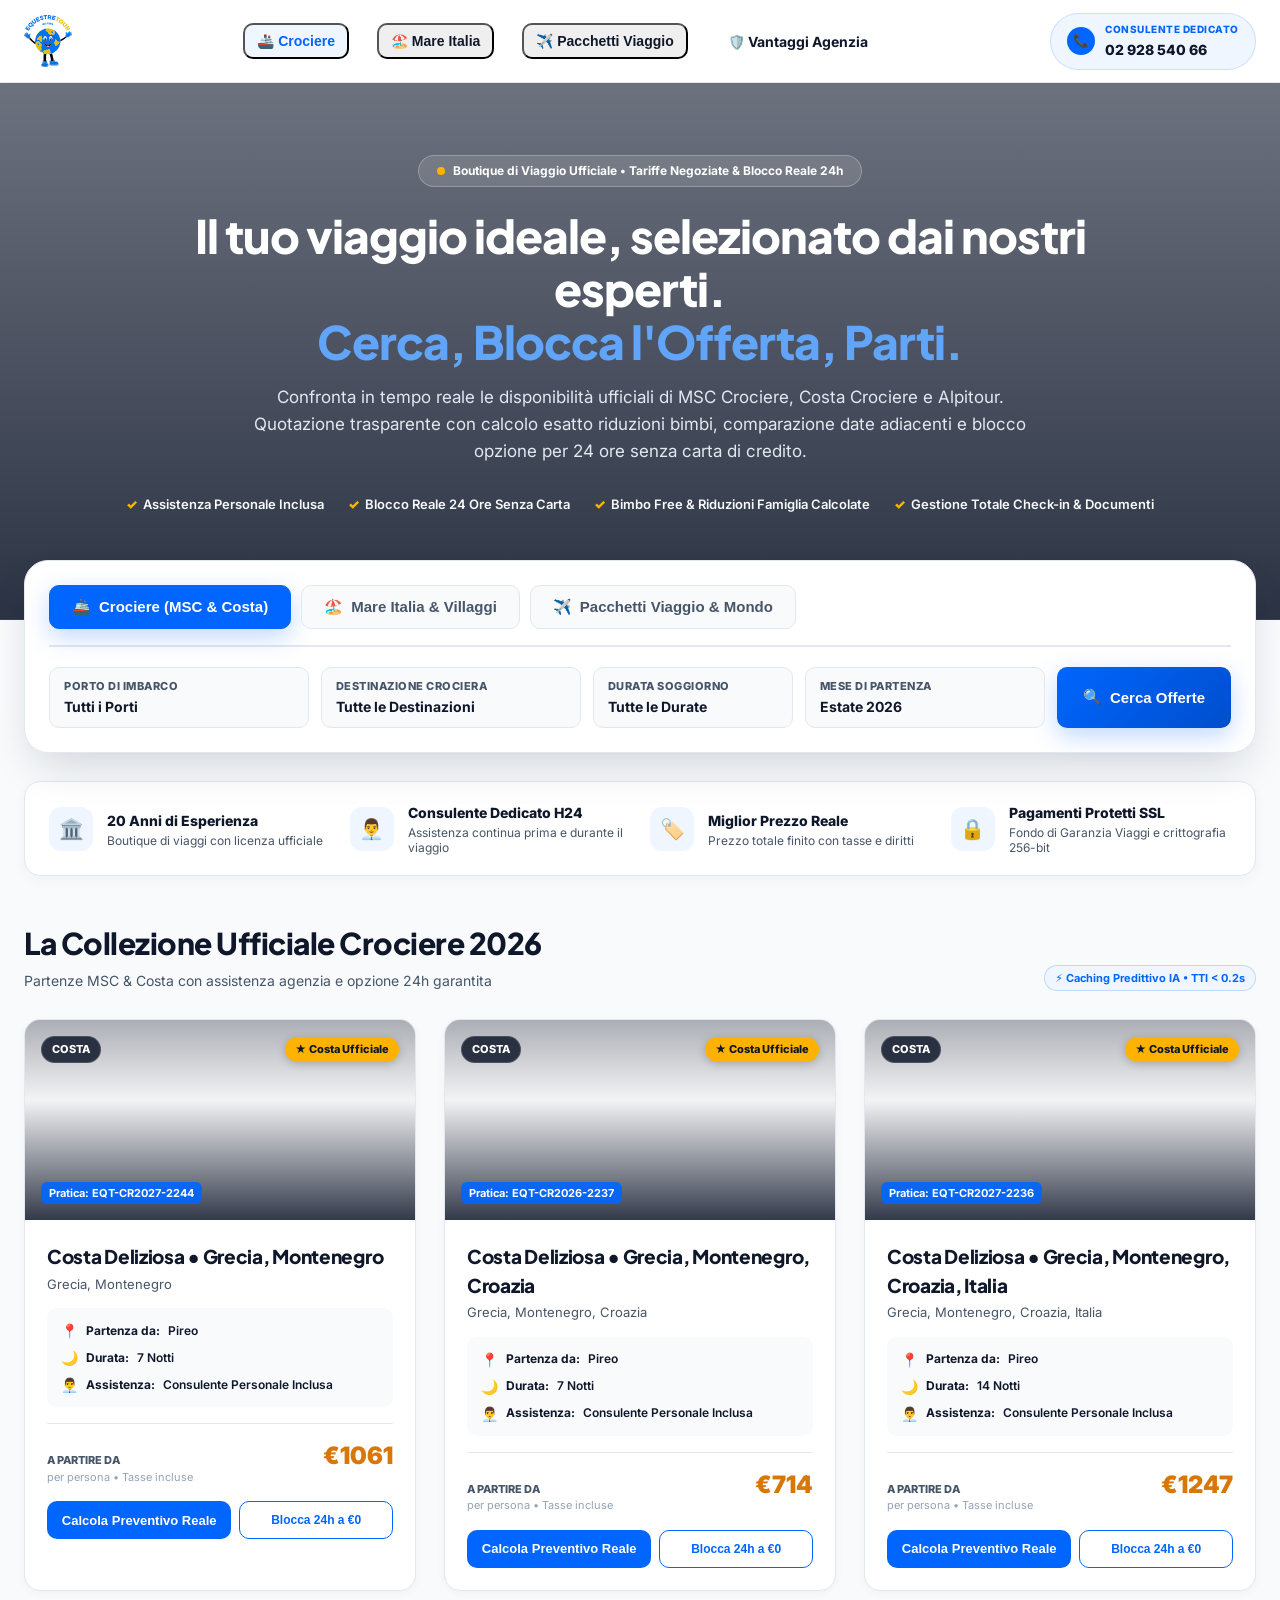
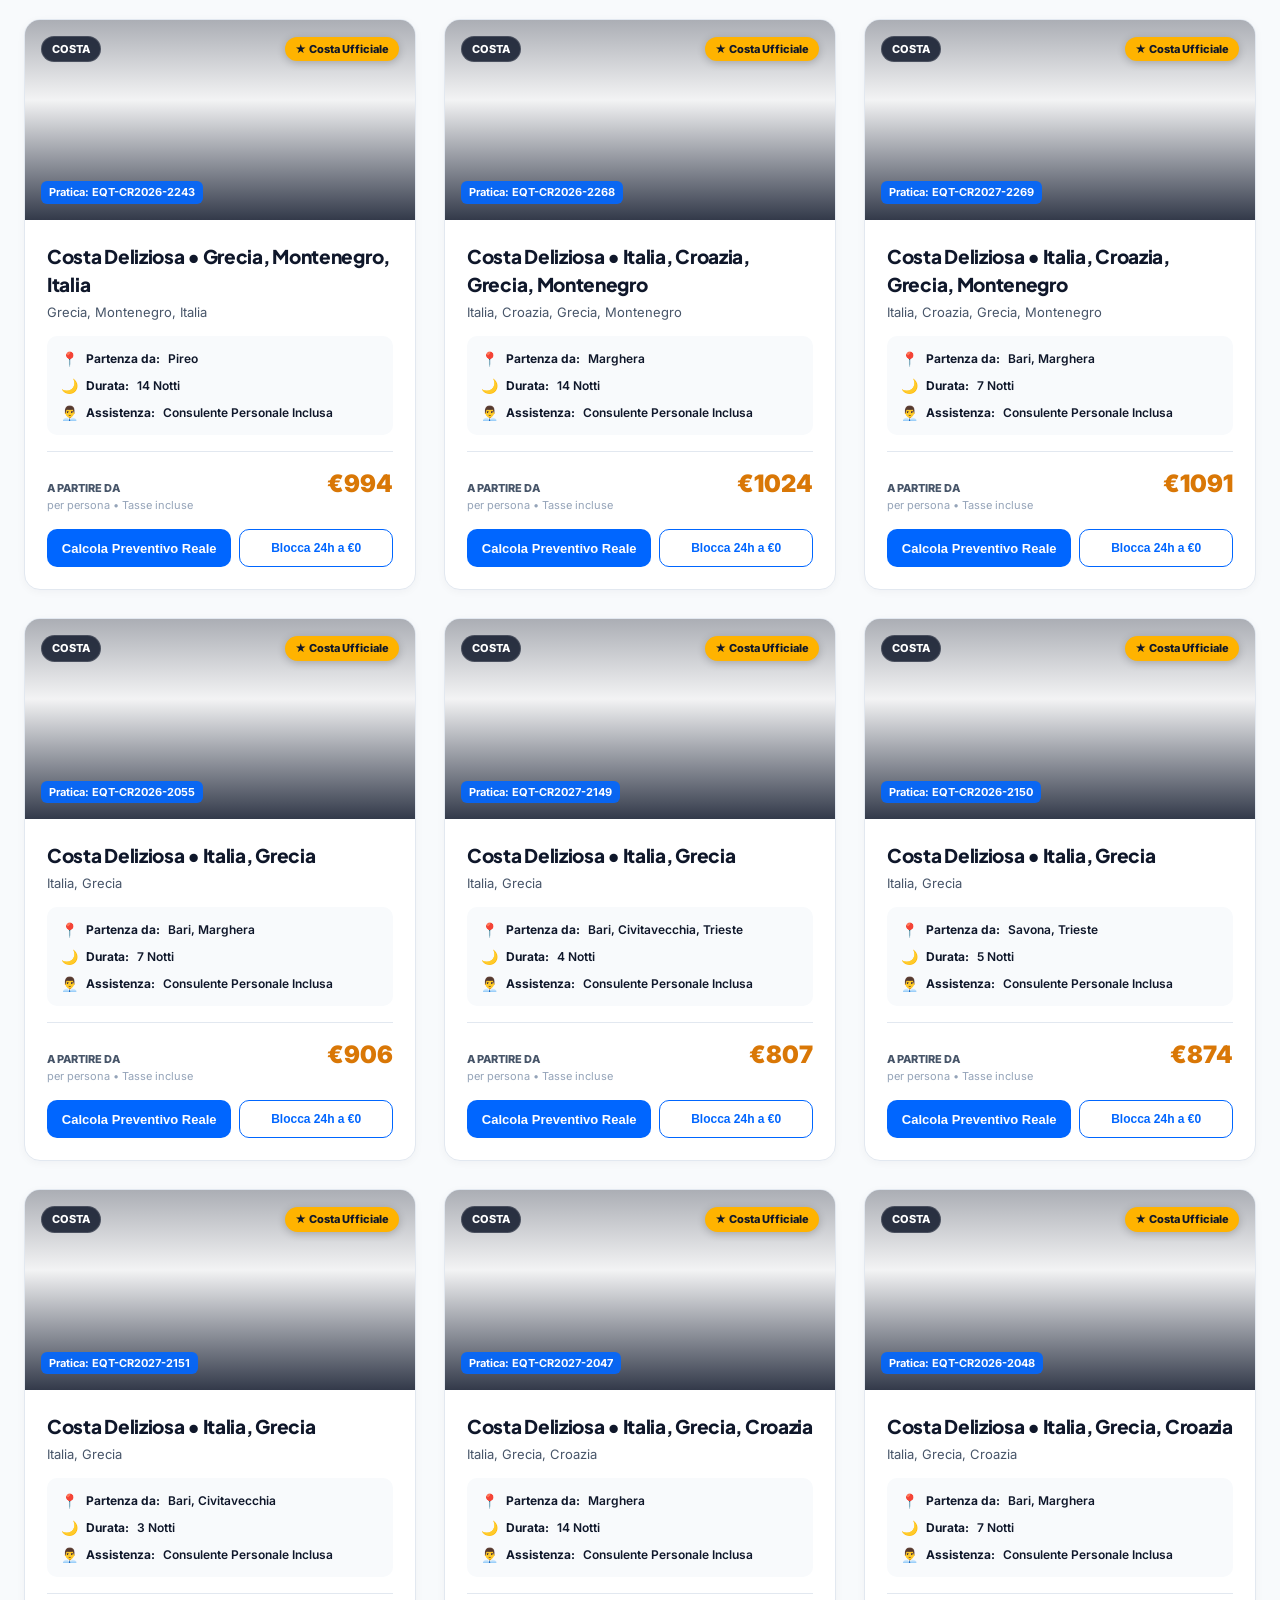
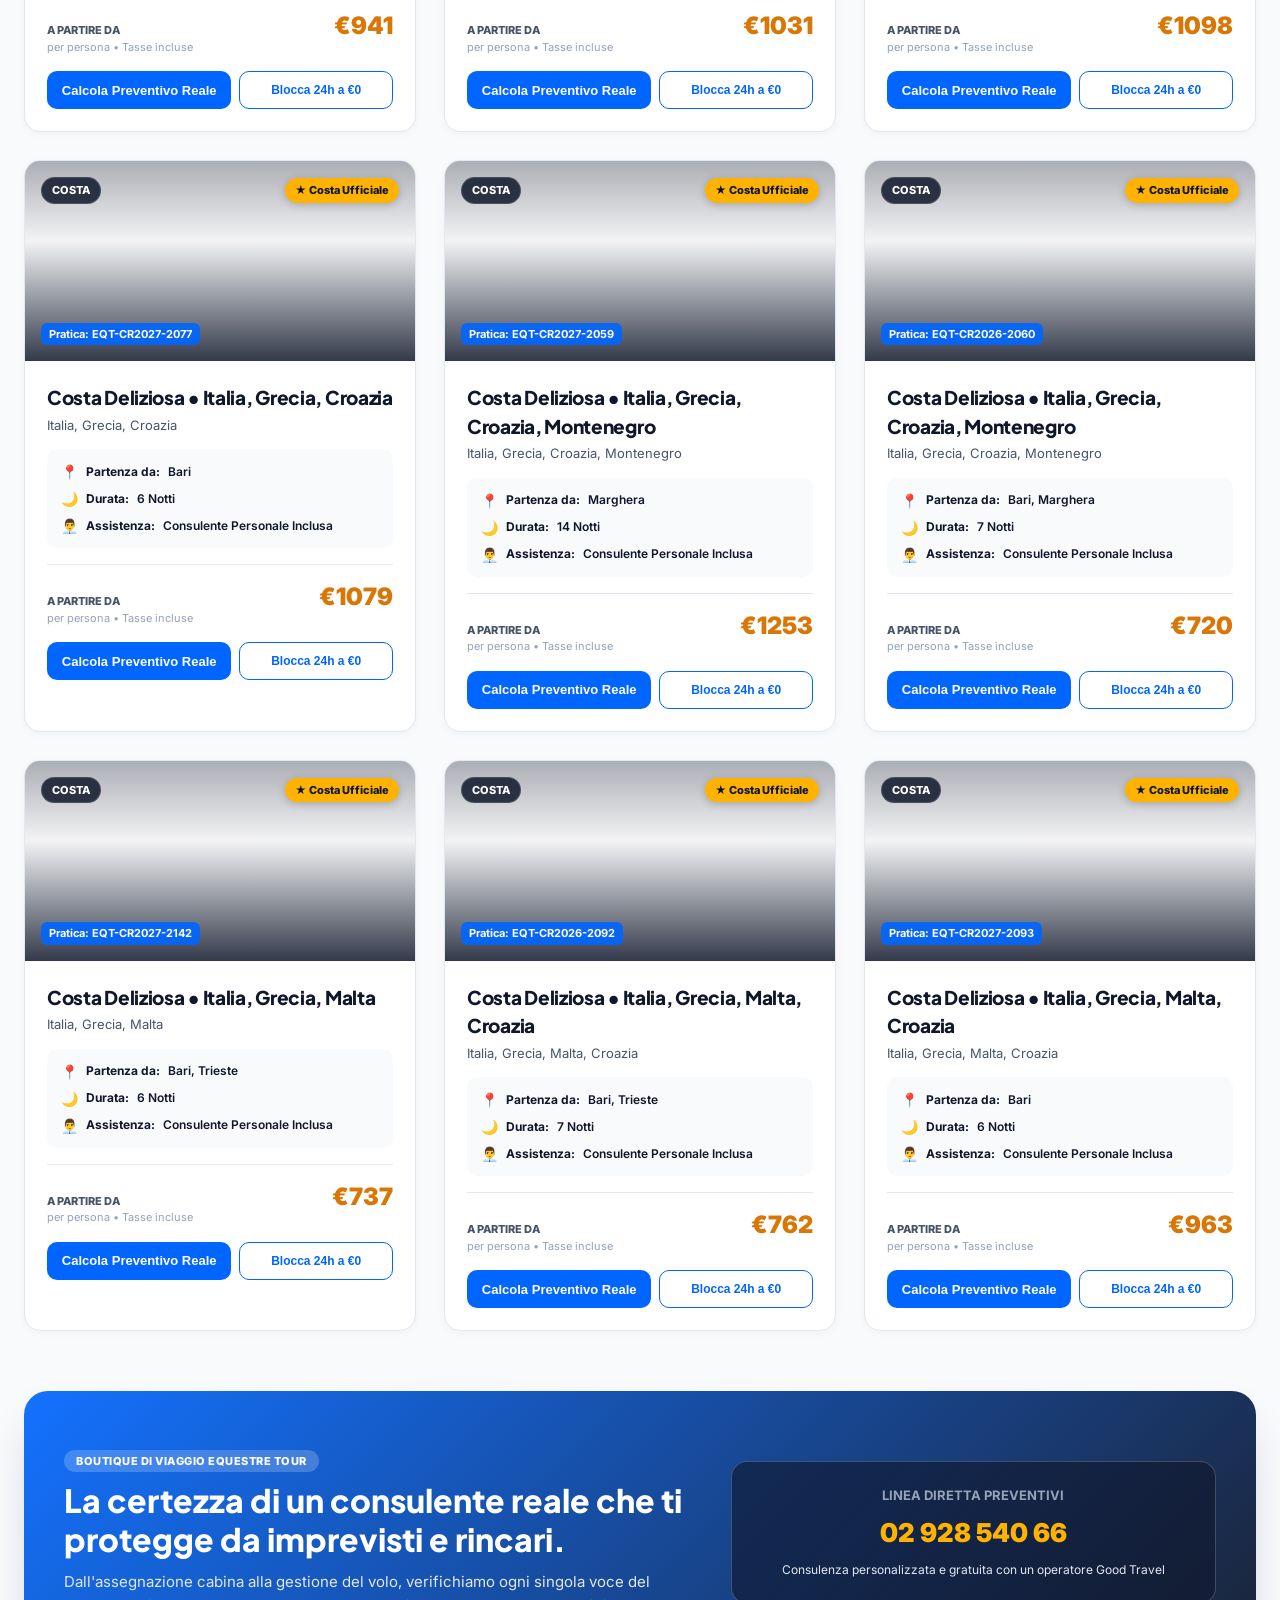
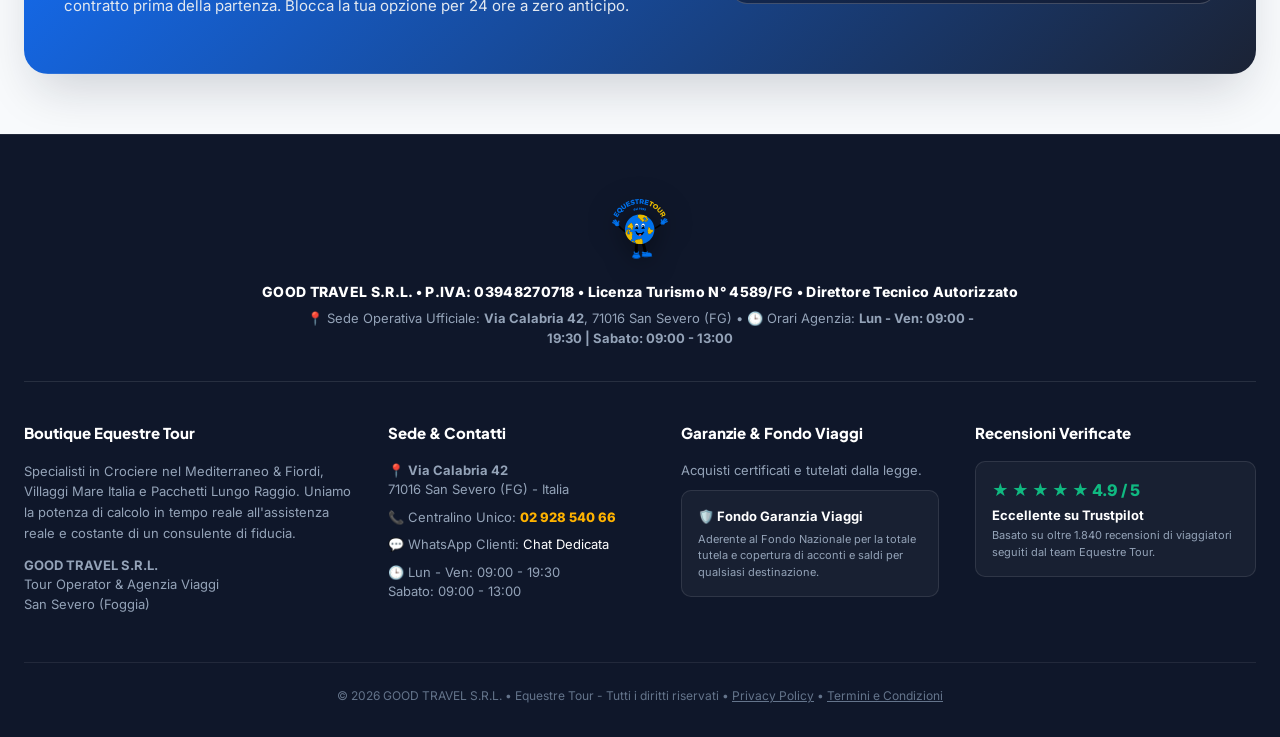
==== commit dac62a9e: "Fix sovrapposizione visiva: riordinamento hero, motore di ricerca a 3 tab e trust bar garanzie" ====
--- a/home-cro.html
+++ b/home-cro.html
@@ -166,7 +166,7 @@
                   url('https://images.unsplash.com/photo-1548574505-5e239809ee19?auto=format&fit=crop&w=2200&q=85');
       background-size: cover;
       background-position: center 35%;
-      padding: 72px 0 88px 0;
+      padding: 72px 0 105px 0;
       color: #FFFFFF;
       text-align: center;
     }
@@ -225,12 +225,29 @@
     }
     .hero-perk-item span { color: var(--secondary-gold); font-weight: 900; }
 
-    /* 3. TRUST BAR BOUTIQUE */
+    /* 3. MOTORE DI RICERCA UNIFICATO A 3 TAB */
+    .search-section {
+      margin-top: -60px;
+      position: relative;
+      z-index: 50;
+      margin-bottom: 28px;
+    }
+    .search-chamber {
+      background: #FFFFFF;
+      border-radius: var(--radius-lg);
+      box-shadow: 0 20px 45px -12px rgba(15, 23, 42, 0.18);
+      border: 1px solid var(--border-soft);
+      padding: 24px;
+    }
+
+    /* 4. TRUST BAR BOUTIQUE */
     .boutique-trust-bar {
       background: #FFFFFF;
-      border-bottom: 1px solid var(--border-soft);
-      padding: 16px 0;
-      box-shadow: var(--shadow-sm);
+      border: 1px solid var(--border-soft);
+      border-radius: var(--radius-md);
+      padding: 20px 24px;
+      margin-bottom: 45px;
+      box-shadow: 0 4px 14px rgba(15, 23, 42, 0.04);
     }
     .trust-grid {
       display: grid;
@@ -266,21 +283,6 @@
       color: var(--text-muted);
       display: block;
       line-height: 1.25;
-    }
-
-    /* 4. MOTORE DI RICERCA UNIFICATO A 3 TAB */
-    .search-section {
-      margin-top: -40px;
-      position: relative;
-      z-index: 50;
-      margin-bottom: 50px;
-    }
-    .search-chamber {
-      background: #FFFFFF;
-      border-radius: var(--radius-lg);
-      box-shadow: var(--shadow-xl);
-      border: 1px solid var(--border-soft);
-      padding: 24px;
     }
 
     /* TABS SELECTOR */
@@ -1250,6 +1252,8 @@
     }
     @media (max-width: 768px) {
       .header-nav { display: none; }
+      .search-section { margin-top: -25px; margin-bottom: 20px; }
+      .boutique-trust-bar { padding: 16px; margin-bottom: 30px; }
       .hero-main-title { font-size: 32px; }
       .trust-grid { grid-template-columns: 1fr; }
       .filters-grid { grid-template-columns: 1fr; }
@@ -1312,43 +1316,7 @@
     </div>
   </section>
 
-  <!-- 3. TRUST BAR BOUTIQUE -->
-  <section class="boutique-trust-bar" id="garanzie">
-    <div class="container">
-      <div class="trust-grid">
-        <div class="trust-item">
-          <div class="trust-icon-box">🏛️</div>
-          <div class="trust-content">
-            <strong>20 Anni di Esperienza</strong>
-            <small>Boutique di viaggi con licenza ufficiale</small>
-          </div>
-        </div>
-        <div class="trust-item">
-          <div class="trust-icon-box">👨‍💼</div>
-          <div class="trust-content">
-            <strong>Consulente Dedicato H24</strong>
-            <small>Assistenza continua prima e durante il viaggio</small>
-          </div>
-        </div>
-        <div class="trust-item">
-          <div class="trust-icon-box">🏷️</div>
-          <div class="trust-content">
-            <strong>Miglior Prezzo Reale</strong>
-            <small>Prezzo totale finito con tasse e diritti</small>
-          </div>
-        </div>
-        <div class="trust-item">
-          <div class="trust-icon-box">🔒</div>
-          <div class="trust-content">
-            <strong>Pagamenti Protetti SSL</strong>
-            <small>Fondo di Garanzia Viaggi e crittografia 256-bit</small>
-          </div>
-        </div>
-      </div>
-    </div>
-  </section>
-
-  <!-- 4. MOTORE DI RICERCA A 3 TAB UNIFICATO -->
+  <!-- 3. MOTORE DI RICERCA A 3 TAB UNIFICATO -->
   <div class="container search-section" id="ricerca-motore">
     <div class="search-chamber">
       
@@ -1452,6 +1420,42 @@
       </div>
 
     </div>
+  </div>
+
+  <!-- 4. TRUST BAR BOUTIQUE (GARANZIE) -->
+  <div class="container">
+    <section class="boutique-trust-bar" id="garanzie">
+      <div class="trust-grid">
+        <div class="trust-item">
+          <div class="trust-icon-box">🏛️</div>
+          <div class="trust-content">
+            <strong>20 Anni di Esperienza</strong>
+            <small>Boutique di viaggi con licenza ufficiale</small>
+          </div>
+        </div>
+        <div class="trust-item">
+          <div class="trust-icon-box">👨‍💼</div>
+          <div class="trust-content">
+            <strong>Consulente Dedicato H24</strong>
+            <small>Assistenza continua prima e durante il viaggio</small>
+          </div>
+        </div>
+        <div class="trust-item">
+          <div class="trust-icon-box">🏷️</div>
+          <div class="trust-content">
+            <strong>Miglior Prezzo Reale</strong>
+            <small>Prezzo totale finito con tasse e diritti</small>
+          </div>
+        </div>
+        <div class="trust-item">
+          <div class="trust-icon-box">🔒</div>
+          <div class="trust-content">
+            <strong>Pagamenti Protetti SSL</strong>
+            <small>Fondo di Garanzia Viaggi e crittografia 256-bit</small>
+          </div>
+        </div>
+      </div>
+    </section>
   </div>
 
   <!-- 5. VETRINA BOUTIQUE RISULTATI -->
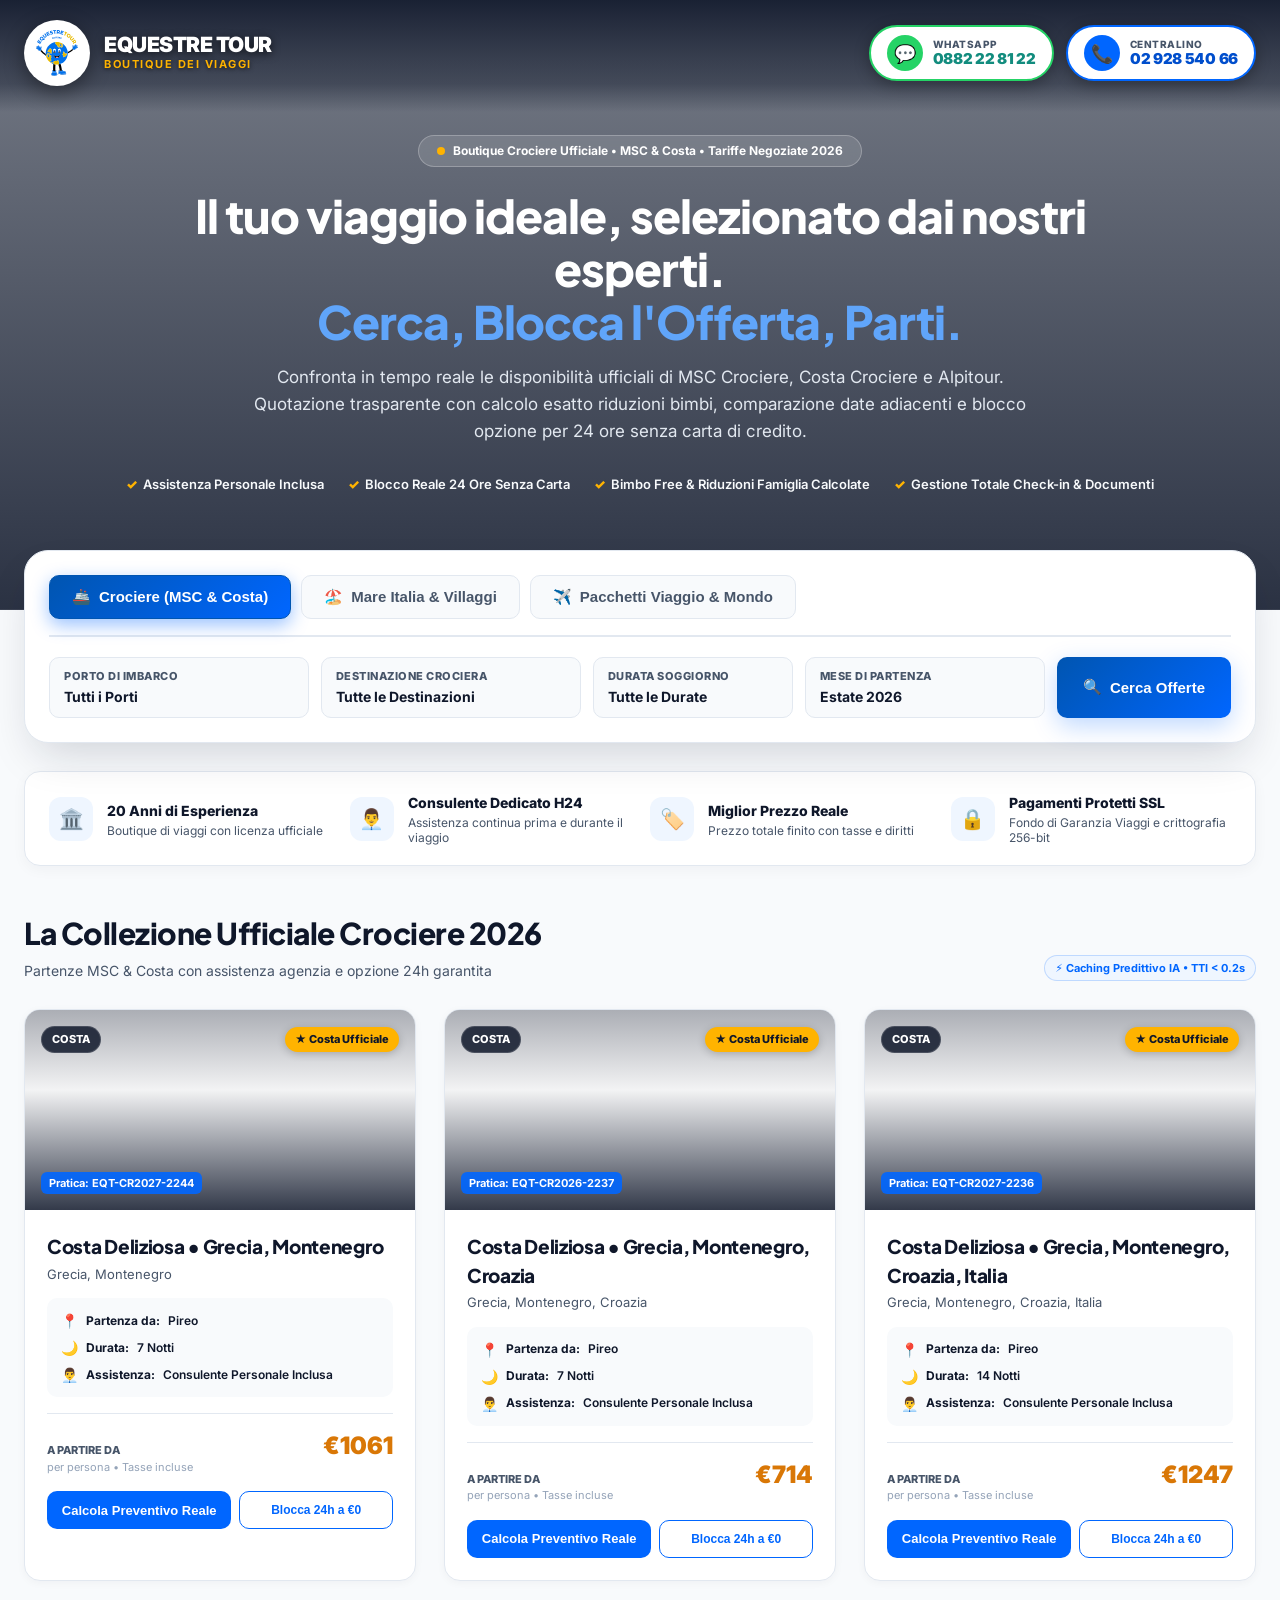
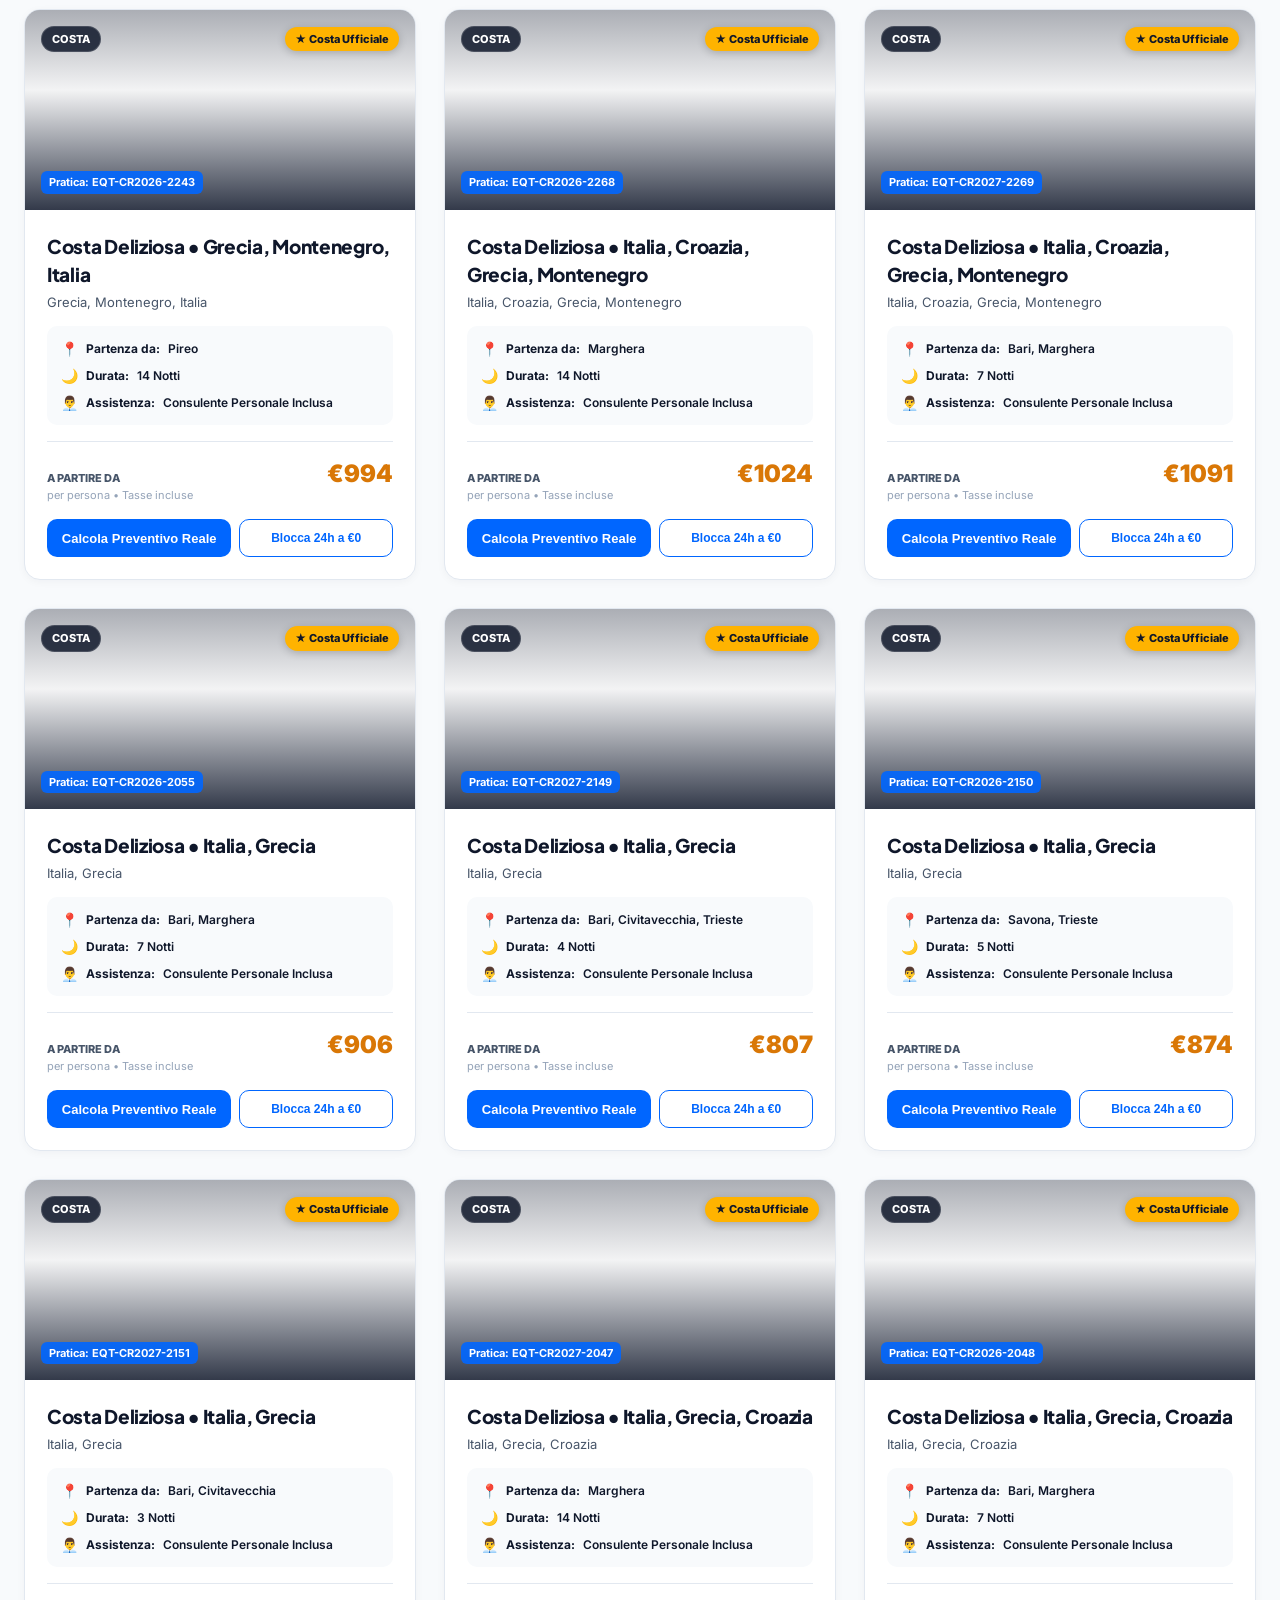
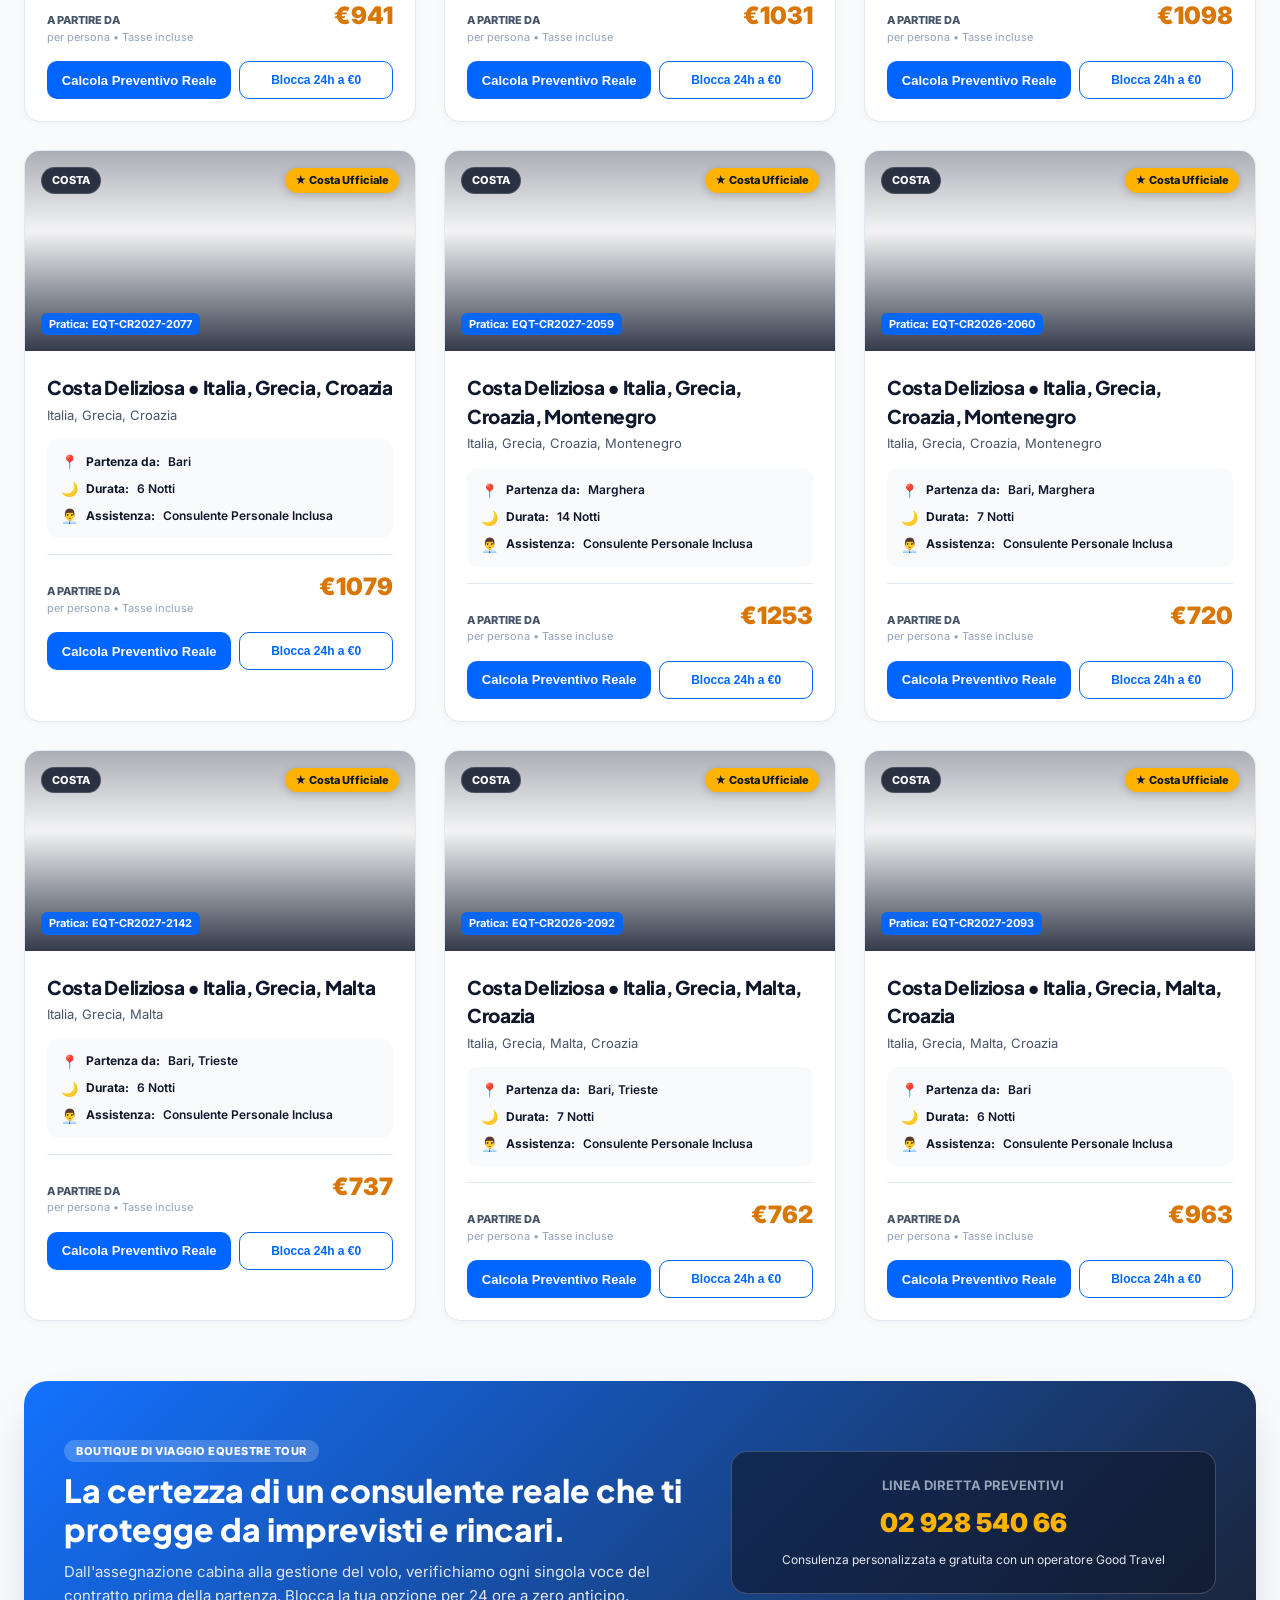
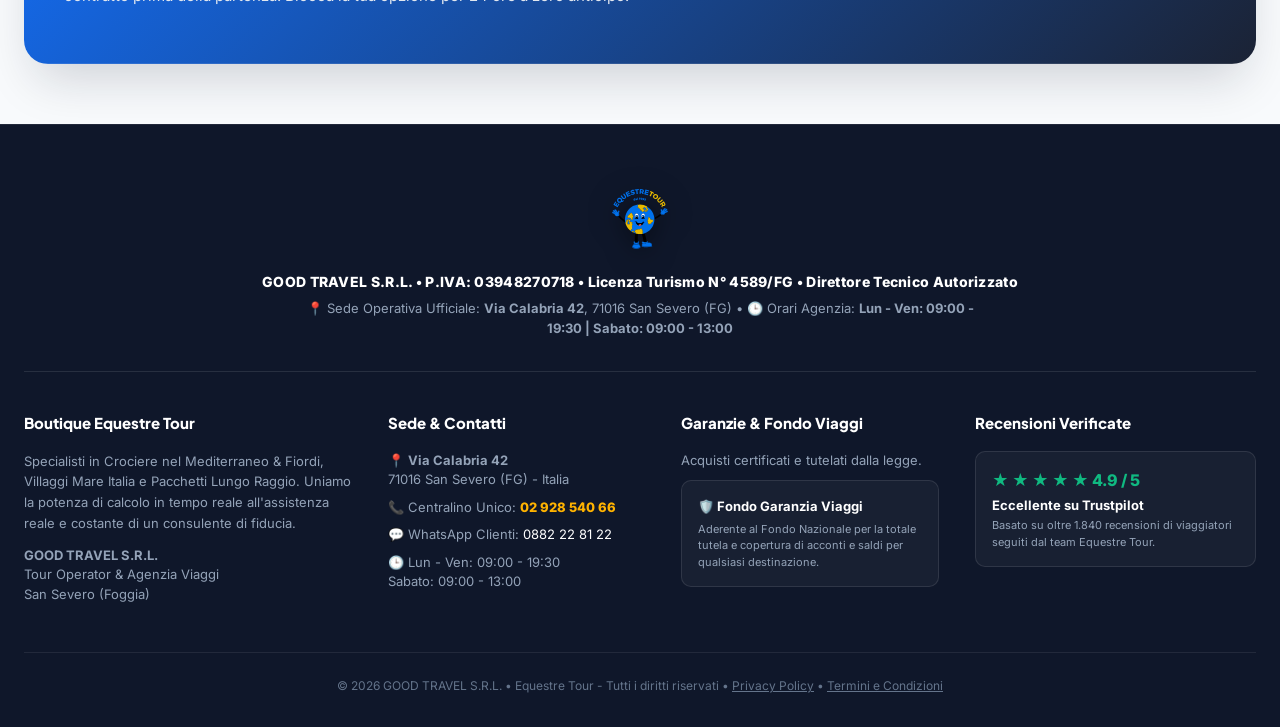
==== commit 8d7476d4: "Restyling Header & Temi: foto hero a schermo pieno, logo su cerchio bianco, doppio contatto WhatsApp" ====
--- a/home-cro.html
+++ b/home-cro.html
@@ -67,96 +67,144 @@
       padding: 0 24px;
     }
 
-    /* 1. HEADER BOUTIQUE STICKY */
+    /* 1. HEADER BOUTIQUE SU HERO FULL-BLEED (IMMAGINE FINO IN CIMA) */
     .site-header {
-      background: #FFFFFF;
-      border-bottom: 1px solid var(--border-soft);
-      position: sticky;
+      position: absolute;
       top: 0;
+      left: 0;
+      right: 0;
       z-index: 1000;
-      box-shadow: var(--shadow-sm);
+      background: linear-gradient(180deg, rgba(15, 23, 42, 0.90) 0%, rgba(15, 23, 42, 0.45) 75%, transparent 100%);
+      padding: 16px 0 22px 0;
+      border-bottom: none;
     }
     .header-inner {
       display: flex;
       align-items: center;
       justify-content: space-between;
-      height: 82px;
+      height: 74px;
     }
     .logo-link {
       display: inline-flex;
       align-items: center;
       text-decoration: none;
+      gap: 14px;
+    }
+    /* LOGO CON CERCHIO BIANCO SU FOTO FULL-SCREEN */
+    .logo-circle-badge {
+      width: 66px;
+      height: 66px;
+      border-radius: 50%;
+      background: #FFFFFF;
+      display: flex;
+      align-items: center;
+      justify-content: center;
+      box-shadow: 0 6px 20px rgba(0, 0, 0, 0.4);
+      border: 3px solid rgba(255, 255, 255, 0.95);
+      padding: 7px;
+      flex-shrink: 0;
+      transition: transform 0.25s ease, box-shadow 0.25s ease;
+    }
+    .logo-circle-badge:hover {
+      transform: scale(1.06);
+      box-shadow: 0 8px 24px rgba(0, 0, 0, 0.5);
     }
     .site-logo-img {
-      height: 52px;
-      width: auto;
+      width: 100%;
+      height: 100%;
       object-fit: contain;
     }
-    .header-nav {
-      display: flex;
-      align-items: center;
-      gap: 28px;
-    }
-    .header-nav-btn {
-      text-decoration: none;
-      color: var(--text-main);
+    .brand-title-box {
+      display: flex;
+      flex-direction: column;
+    }
+    .brand-title-main {
+      font-size: 21px;
+      font-weight: 900;
+      letter-spacing: -0.5px;
+      line-height: 1.1;
+      color: #FFFFFF;
+      text-shadow: 0 2px 8px rgba(0, 0, 0, 0.7);
+    }
+    .brand-title-sub {
+      font-size: 11px;
       font-weight: 700;
-      font-size: 14px;
-      padding: 8px 12px;
-      border-radius: var(--radius-sm);
-      transition: all 0.15s;
-      cursor: pointer;
-      display: flex;
-      align-items: center;
-      gap: 6px;
-    }
-    .header-nav-btn:hover, .header-nav-btn.active {
-      color: var(--primary-blue);
-      background: var(--primary-blue-light);
+      color: var(--secondary-gold);
+      letter-spacing: 1.5px;
+      text-transform: uppercase;
+      text-shadow: 0 1px 4px rgba(0, 0, 0, 0.7);
     }
     .header-actions {
       display: flex;
       align-items: center;
-      gap: 14px;
-    }
-    .phone-contact-pill {
+      gap: 12px;
+    }
+    .header-contact-pill {
       display: flex;
       align-items: center;
       gap: 10px;
       text-decoration: none;
-      background: var(--primary-blue-light);
       padding: 8px 16px;
       border-radius: var(--radius-full);
-      border: 1px solid rgba(0, 102, 255, 0.15);
-      transition: all 0.2s;
-    }
-    .phone-contact-pill:hover {
-      background: #DBEAFE;
-      transform: translateY(-1px);
-    }
-    .phone-icon-box {
-      width: 28px;
-      height: 28px;
+      box-shadow: 0 4px 15px rgba(0, 0, 0, 0.3);
+      transition: transform 0.2s, box-shadow 0.2s;
+    }
+    .header-contact-pill:hover {
+      transform: translateY(-2px);
+      box-shadow: 0 6px 20px rgba(0, 0, 0, 0.4);
+    }
+    .whatsapp-pill {
+      background: #FFFFFF;
+      border: 2px solid #25D366;
+    }
+    .whatsapp-icon {
+      width: 36px;
+      height: 36px;
+      border-radius: 50%;
+      background: #25D366;
+      color: #FFFFFF;
+      display: flex;
+      align-items: center;
+      justify-content: center;
+      font-size: 18px;
+    }
+    .whatsapp-pill strong {
+      color: #128C7E;
+    }
+    .phone-pill {
+      background: #FFFFFF;
+      border: 2px solid var(--primary-blue);
+    }
+    .phone-icon {
+      width: 36px;
+      height: 36px;
+      border-radius: 50%;
       background: var(--primary-blue);
-      color: #FFF;
-      border-radius: 50%;
+      color: #FFFFFF;
       display: flex;
       align-items: center;
       justify-content: center;
-      font-size: 13px;
-    }
-    .phone-texts small {
+      font-size: 18px;
+    }
+    .phone-pill strong {
+      color: var(--primary-blue-dark);
+    }
+    .contact-texts {
+      display: flex;
+      flex-direction: column;
+      line-height: 1.15;
+    }
+    .contact-texts small {
       font-size: 10px;
+      font-weight: 800;
       text-transform: uppercase;
-      font-weight: 800;
-      color: var(--primary-blue);
       letter-spacing: 0.5px;
-      display: block;
-    }
-    .phone-texts strong {
-      font-size: 14px;
-      font-weight: 800;
-      color: var(--text-main);
+      color: var(--text-muted);
+    }
+    .contact-texts strong {
+      font-size: 15px;
+      font-weight: 900;
+      letter-spacing: -0.3px;
     }
 
     /* 2. HERO WIDESCREEN AD ALTO IMPATTO */
@@ -166,7 +214,7 @@
                   url('https://images.unsplash.com/photo-1548574505-5e239809ee19?auto=format&fit=crop&w=2200&q=85');
       background-size: cover;
       background-position: center 35%;
-      padding: 72px 0 105px 0;
+      padding: 135px 0 115px 0; transition: background 0.5s ease-in-out;
       color: #FFFFFF;
       text-align: center;
     }
@@ -283,6 +331,77 @@
       color: var(--text-muted);
       display: block;
       line-height: 1.25;
+    }
+
+    
+    /* TEMI DISTINTIVI PER LE 3 MACRO-AREE (CROCIERE / MARE ITALIA / PACCHETTI) */
+    #tab-btn-crociere.active {
+      background: linear-gradient(135deg, #0055B1 0%, #0066FF 100%) !important;
+      color: #FFFFFF !important;
+      border-color: #0055B1 !important;
+      box-shadow: 0 6px 18px rgba(0, 102, 255, 0.4) !important;
+    }
+    #tab-btn-mare_italia.active {
+      background: linear-gradient(135deg, #0284C7 0%, #0D9488 100%) !important;
+      color: #FFFFFF !important;
+      border-color: #0D9488 !important;
+      box-shadow: 0 6px 18px rgba(13, 148, 136, 0.4) !important;
+    }
+    #tab-btn-pacchetti.active {
+      background: linear-gradient(135deg, #4F46E5 0%, #7C3AED 100%) !important;
+      color: #FFFFFF !important;
+      border-color: #6366F1 !important;
+      box-shadow: 0 6px 18px rgba(99, 102, 241, 0.4) !important;
+    }
+
+    /* ACCENTO PULSANTE CERCA PER CATEGORIA */
+    .btn-search-trigger.theme-crociere {
+      background: linear-gradient(135deg, #0055B1 0%, #0066FF 100%);
+    }
+    .btn-search-trigger.theme-mare_italia {
+      background: linear-gradient(135deg, #0284C7 0%, #0D9488 100%);
+      box-shadow: 0 4px 14px rgba(13, 148, 136, 0.35);
+    }
+    .btn-search-trigger.theme-pacchetti {
+      background: linear-gradient(135deg, #4F46E5 0%, #7C3AED 100%);
+      box-shadow: 0 4px 14px rgba(99, 102, 241, 0.35);
+    }
+
+    /* CARD THEMES */
+    .card-theme-crociere {
+      border-top: 4px solid #0066FF !important;
+    }
+    .card-theme-crociere .badge-collection {
+      background: #0066FF !important;
+    }
+    .card-theme-crociere .btn-card-personalize {
+      background: #0066FF !important;
+    }
+
+    .card-theme-mare_italia {
+      border-top: 4px solid #0D9488 !important;
+    }
+    .card-theme-mare_italia .badge-collection {
+      background: linear-gradient(135deg, #0284C7, #0D9488) !important;
+    }
+    .card-theme-mare_italia .btn-card-personalize {
+      background: linear-gradient(135deg, #0284C7, #0D9488) !important;
+    }
+    .card-theme-mare_italia .card-ship-title {
+      color: #0F766E !important;
+    }
+
+    .card-theme-pacchetti {
+      border-top: 4px solid #6366F1 !important;
+    }
+    .card-theme-pacchetti .badge-collection {
+      background: linear-gradient(135deg, #4F46E5, #7C3AED) !important;
+    }
+    .card-theme-pacchetti .btn-card-personalize {
+      background: linear-gradient(135deg, #4F46E5, #7C3AED) !important;
+    }
+    .card-theme-pacchetti .card-ship-title {
+      color: #4338CA !important;
     }
 
     /* TABS SELECTOR */
@@ -1251,7 +1370,15 @@
       .footer-grid { grid-template-columns: 1fr 1fr; }
     }
     @media (max-width: 768px) {
-      .header-nav { display: none; }
+      @media (max-width: 768px) {
+      .site-header { padding: 10px 0; }
+      .header-inner { flex-direction: column; height: auto; gap: 12px; }
+      .logo-circle-badge { width: 52px; height: 52px; }
+      .brand-title-main { font-size: 17px; }
+      .header-actions { width: 100%; justify-content: center; flex-wrap: wrap; gap: 8px; }
+      .header-contact-pill { padding: 6px 12px; }
+      .contact-texts strong { font-size: 13px; }
+      .hero-widescreen { padding: 160px 0 80px 0; }
       .search-section { margin-top: -25px; margin-bottom: 20px; }
       .boutique-trust-bar { padding: 16px; margin-bottom: 30px; }
       .hero-main-title { font-size: 32px; }
@@ -1269,26 +1396,38 @@
 </head>
 <body>
 
-  <!-- 1. HEADER BOUTIQUE STICKY -->
+  <!-- 1. HEADER BOUTIQUE SU HERO FULL-BLEED (IMMAGINE FINO IN CIMA) -->
   <header class="site-header">
     <div class="container">
       <div class="header-inner">
-        <a href="/" class="logo-link">
-          <img src="https://www.equestretour.com/images/logo.svg" alt="Equestre Tour" class="site-logo-img" onerror="this.src='images/logo.svg'">
+        <a href="/" class="logo-link" title="Equestre Tour - Home">
+          <div class="logo-circle-badge">
+            <img src="https://www.equestretour.com/images/logo.svg" alt="Equestre Tour" class="site-logo-img" onerror="this.src='images/logo.svg'">
+          </div>
+          <div class="brand-title-box">
+            <span class="brand-title-main">EQUESTRE TOUR</span>
+            <span class="brand-title-sub">Boutique dei Viaggi</span>
+          </div>
         </a>
-        
-        <nav class="header-nav">
-          <button type="button" class="header-nav-btn active" onclick="switchMacroTab('crociere')">🚢 Crociere</button>
-          <button type="button" class="header-nav-btn" onclick="switchMacroTab('mare_italia')">🏖️ Mare Italia</button>
-          <button type="button" class="header-nav-btn" onclick="switchMacroTab('pacchetti')">✈️ Pacchetti Viaggio</button>
-          <a href="#garanzie" class="header-nav-btn">🛡️ Vantaggi Agenzia</a>
-        </nav>
-
+
+        <!-- CONTATTI BEN VISIBILI: WHATSAPP E CENTRALINO -->
         <div class="header-actions">
-          <a href="tel:0292854066" class="phone-contact-pill">
-            <div class="phone-icon-box">📞</div>
-            <div class="phone-texts">
-              <small>Consulente Dedicato</small>
+          <a href="https://wa.me/390882228122?text=Salve,%20vorrei%20informazioni%20su%20un%20viaggio%20con%20Equestre%20Tour" target="_blank" rel="noopener" class="header-contact-pill whatsapp-pill" title="Scrivici su WhatsApp">
+            <div class="contact-icon-box whatsapp-icon">
+              💬
+            </div>
+            <div class="contact-texts">
+              <small>WhatsApp</small>
+              <strong>0882 22 81 22</strong>
+            </div>
+          </a>
+
+          <a href="tel:0292854066" class="header-contact-pill phone-pill" title="Chiama il nostro centralino">
+            <div class="contact-icon-box phone-icon">
+              📞
+            </div>
+            <div class="contact-texts">
+              <small>Centralino</small>
               <strong>02 928 540 66</strong>
             </div>
           </a>
@@ -1298,11 +1437,11 @@
   </header>
 
   <!-- 2. HERO WIDESCREEN AD ALTO IMPATTO -->
-  <section class="hero-widescreen">
+  <section class="hero-widescreen" id="hero-banner">
     <div class="container">
       <div class="hero-badge-pill">
         <div class="hero-badge-dot"></div>
-        <span>Boutique di Viaggio Ufficiale • Tariffe Negoziate & Blocco Reale 24h</span>
+        <span id="hero-badge-text">Boutique di Viaggio Ufficiale • Tariffe Negoziate & Blocco Reale 24h</span>
       </div>
       <h1 class="hero-main-title">Il tuo viaggio ideale, selezionato dai nostri esperti.<br><span>Cerca, Blocca l'Offerta, Parti.</span></h1>
       <p class="hero-subtitle">Confronta in tempo reale le disponibilità ufficiali di MSC Crociere, Costa Crociere e Alpitour. Quotazione trasparente con calcolo esatto riduzioni bimbi, comparazione date adiacenti e blocco opzione per 24 ore senza carta di credito.</p>
@@ -1765,7 +1904,7 @@
             <a href="tel:0292854066" class="btn-exit-hold24" style="text-decoration:none; display:inline-flex; align-items:center; gap:6px;">
               📞 Linea Assistenza: 02 928 540 66
             </a>
-            <a href="https://wa.me/390292854066" target="_blank" class="btn-exit-checkout" style="text-decoration:none; display:inline-flex; align-items:center; gap:6px; background:#10B981;">
+            <a href="https://wa.me/390882228122?text=Salve,%20vorrei%20informazioni" target="_blank" class="btn-exit-checkout" style="text-decoration:none; display:inline-flex; align-items:center; gap:6px; background:#10B981;">
               💬 Assistenza WhatsApp
             </a>
           </div>
@@ -1801,7 +1940,7 @@
           <h4>Sede & Contatti</h4>
           <p style="margin-bottom: 8px;">📍 <strong>Via Calabria 42</strong><br>71016 San Severo (FG) - Italia</p>
           <p style="margin-bottom: 8px;">📞 Centralino Unico: <a href="tel:0292854066" style="color:var(--secondary-gold); font-weight:800;">02 928 540 66</a></p>
-          <p style="margin-bottom: 8px;">💬 WhatsApp Clienti: <a href="https://wa.me/390292854066" target="_blank" style="color:#FFF;">Chat Dedicata</a></p>
+          <p style="margin-bottom: 8px;">💬 WhatsApp Clienti: <a href="https://wa.me/390882228122?text=Salve,%20vorrei%20informazioni" target="_blank" style="color:#FFF;">0882 22 81 22</a></p>
           <p>🕒 Lun - Ven: 09:00 - 19:30<br>Sabato: 09:00 - 13:00</p>
         </div>
 
@@ -1861,21 +2000,42 @@
       const title = document.getElementById('showcase-title');
       const subtitle = document.getElementById('showcase-subtitle');
 
+      const heroBanner = document.getElementById('hero-banner');
+      const heroBadge = document.getElementById('hero-badge-text');
+      const searchTriggerBtn = document.querySelector('.btn-search-trigger');
+
+      if (searchTriggerBtn) {
+        searchTriggerBtn.classList.remove('theme-crociere', 'theme-mare_italia', 'theme-pacchetti');
+        searchTriggerBtn.classList.add(`theme-${tabKey}`);
+      }
+
       if (tabKey === 'crociere') {
         lblPort.textContent = 'Porto di Imbarco';
         lblDest.textContent = 'Destinazione Crociera';
         title.textContent = 'La Collezione Ufficiale Crociere 2026';
         subtitle.textContent = 'Partenze MSC & Costa con assistenza agenzia e opzione 24h garantita';
+        if (heroBanner) {
+          heroBanner.style.backgroundImage = "linear-gradient(180deg, rgba(15, 23, 42, 0.55) 0%, rgba(15, 23, 42, 0.88) 100%), url('https://images.unsplash.com/photo-1548574505-5e239809ee19?auto=format&fit=crop&w=2200&q=85')";
+        }
+        if (heroBadge) heroBadge.textContent = "Boutique Crociere Ufficiale • MSC & Costa • Tariffe Negoziate 2026";
       } else if (tabKey === 'mare_italia') {
         lblPort.textContent = 'Porto / Aeroporto / Auto';
         lblDest.textContent = 'Regione / Isola';
         title.textContent = 'I Migliori Villaggi Mare Italia (Alpitour & Selezioni)';
         subtitle.textContent = 'Sardegna, Sicilia, Puglia e Calabria con Bimbo Free e Formula All-Inclusive';
+        if (heroBanner) {
+          heroBanner.style.backgroundImage = "linear-gradient(180deg, rgba(15, 23, 42, 0.55) 0%, rgba(15, 23, 42, 0.88) 100%), url('https://images.unsplash.com/photo-1507525428034-b723cf961d3e?auto=format&fit=crop&w=2200&q=85')";
+        }
+        if (heroBadge) heroBadge.textContent = "Villaggi & Resort Mare Italia • Formula Bimbo Gratis • Spiaggia Inclusa";
       } else {
         lblPort.textContent = 'Aeroporto di Partenza';
         lblDest.textContent = 'Destinazione Mondo';
         title.textContent = 'Pacchetti Vacanza & Grandi Viaggi';
         subtitle.textContent = 'Zanzibar, Mar Rosso, Maldive, Caraibi e Tour Giappone con voli e guide inclusi';
+        if (heroBanner) {
+          heroBanner.style.backgroundImage = "linear-gradient(180deg, rgba(15, 23, 42, 0.55) 0%, rgba(15, 23, 42, 0.88) 100%), url('https://images.unsplash.com/photo-1512100356356-de1b84283e18?auto=format&fit=crop&w=2200&q=85')";
+        }
+        if (heroBadge) heroBadge.textContent = "Grandi Viaggi & Tour del Mondo • Volo + Resort + Assistenza Esclusiva";
       }
 
       initFilterDropdowns();
@@ -2094,7 +2254,7 @@
         const whiteLabelCategory = item.operator || item.company || 'Boutique EquestreTour';
 
         return `
-          <div class="boutique-card" onmouseenter="AIPredictiveCache.warmupOffer('${item.id}')">
+          <div class="boutique-card card-theme-' + currentMacroTab + '" onmouseenter="AIPredictiveCache.warmupOffer('${item.id}')">
             <div>
               <div class="card-photo-wrapper" style="background-image: url('${item.image}');">
                 <div class="card-top-badges">
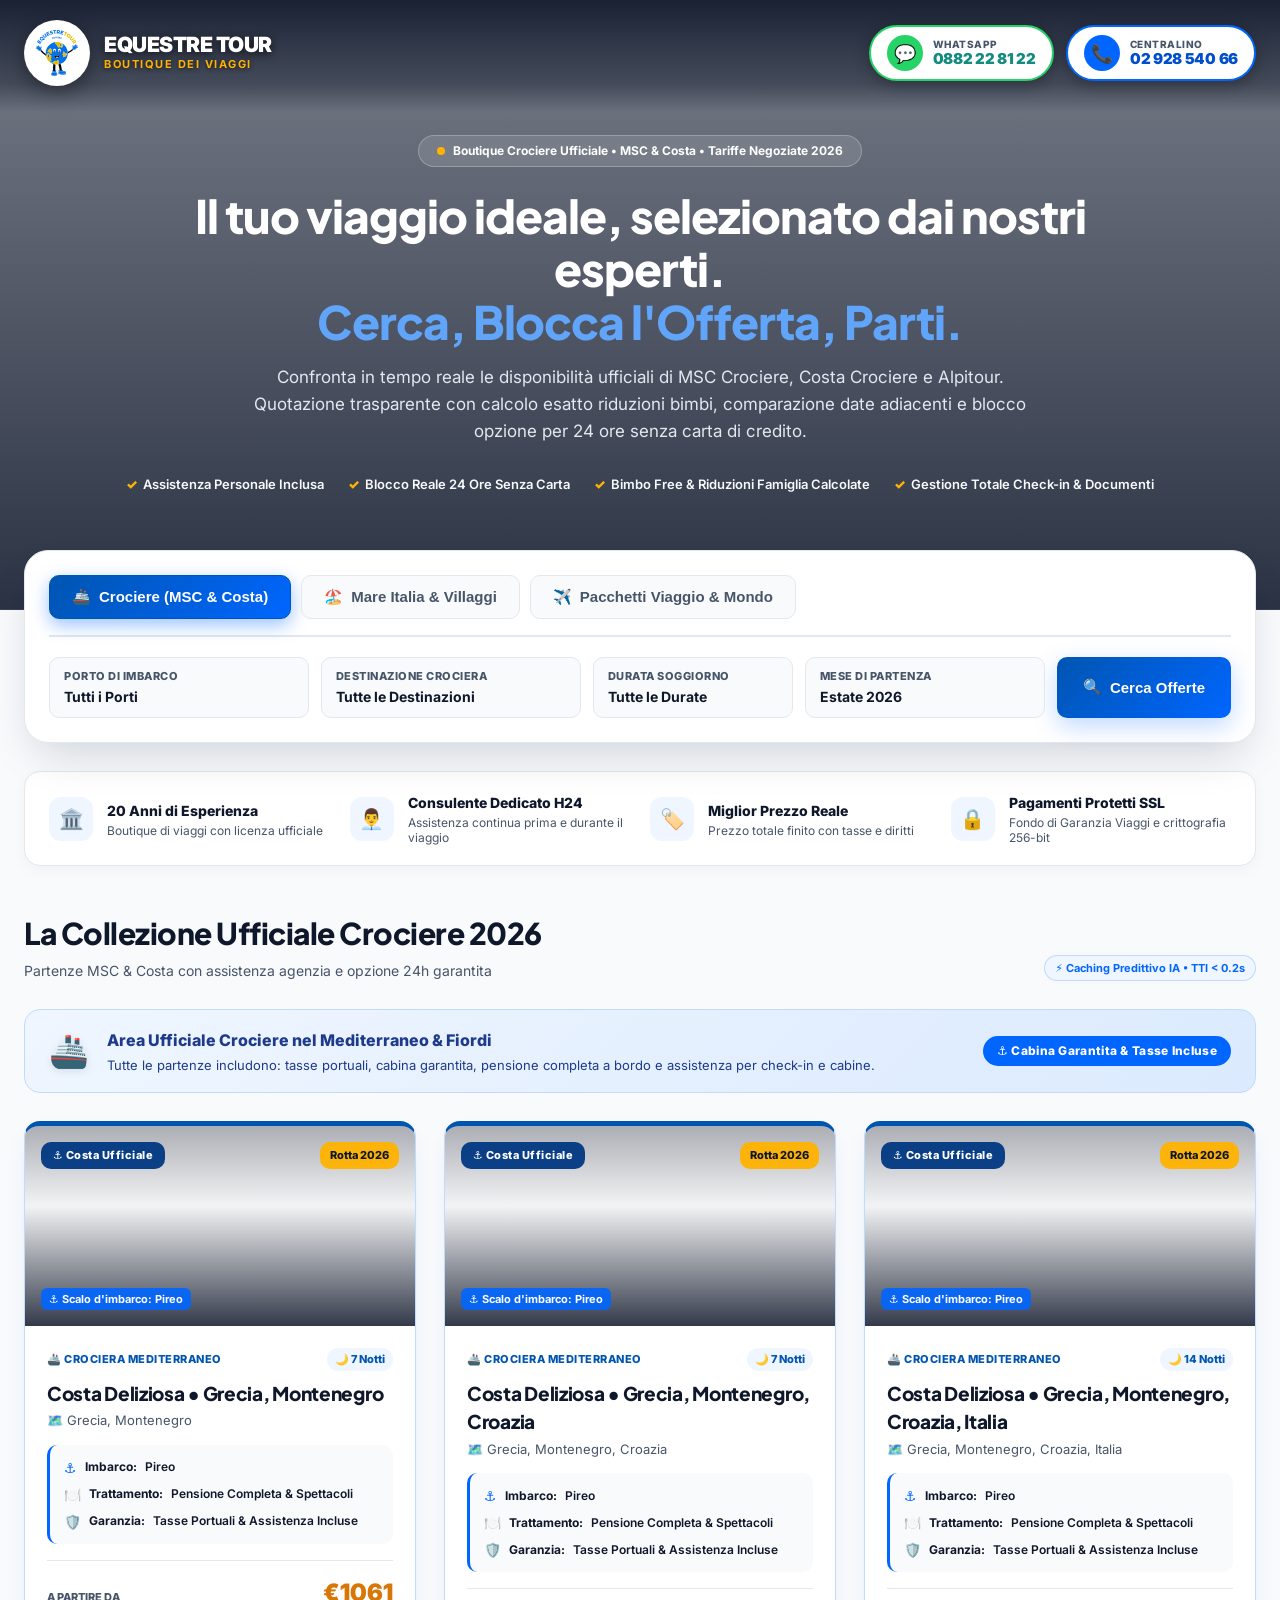
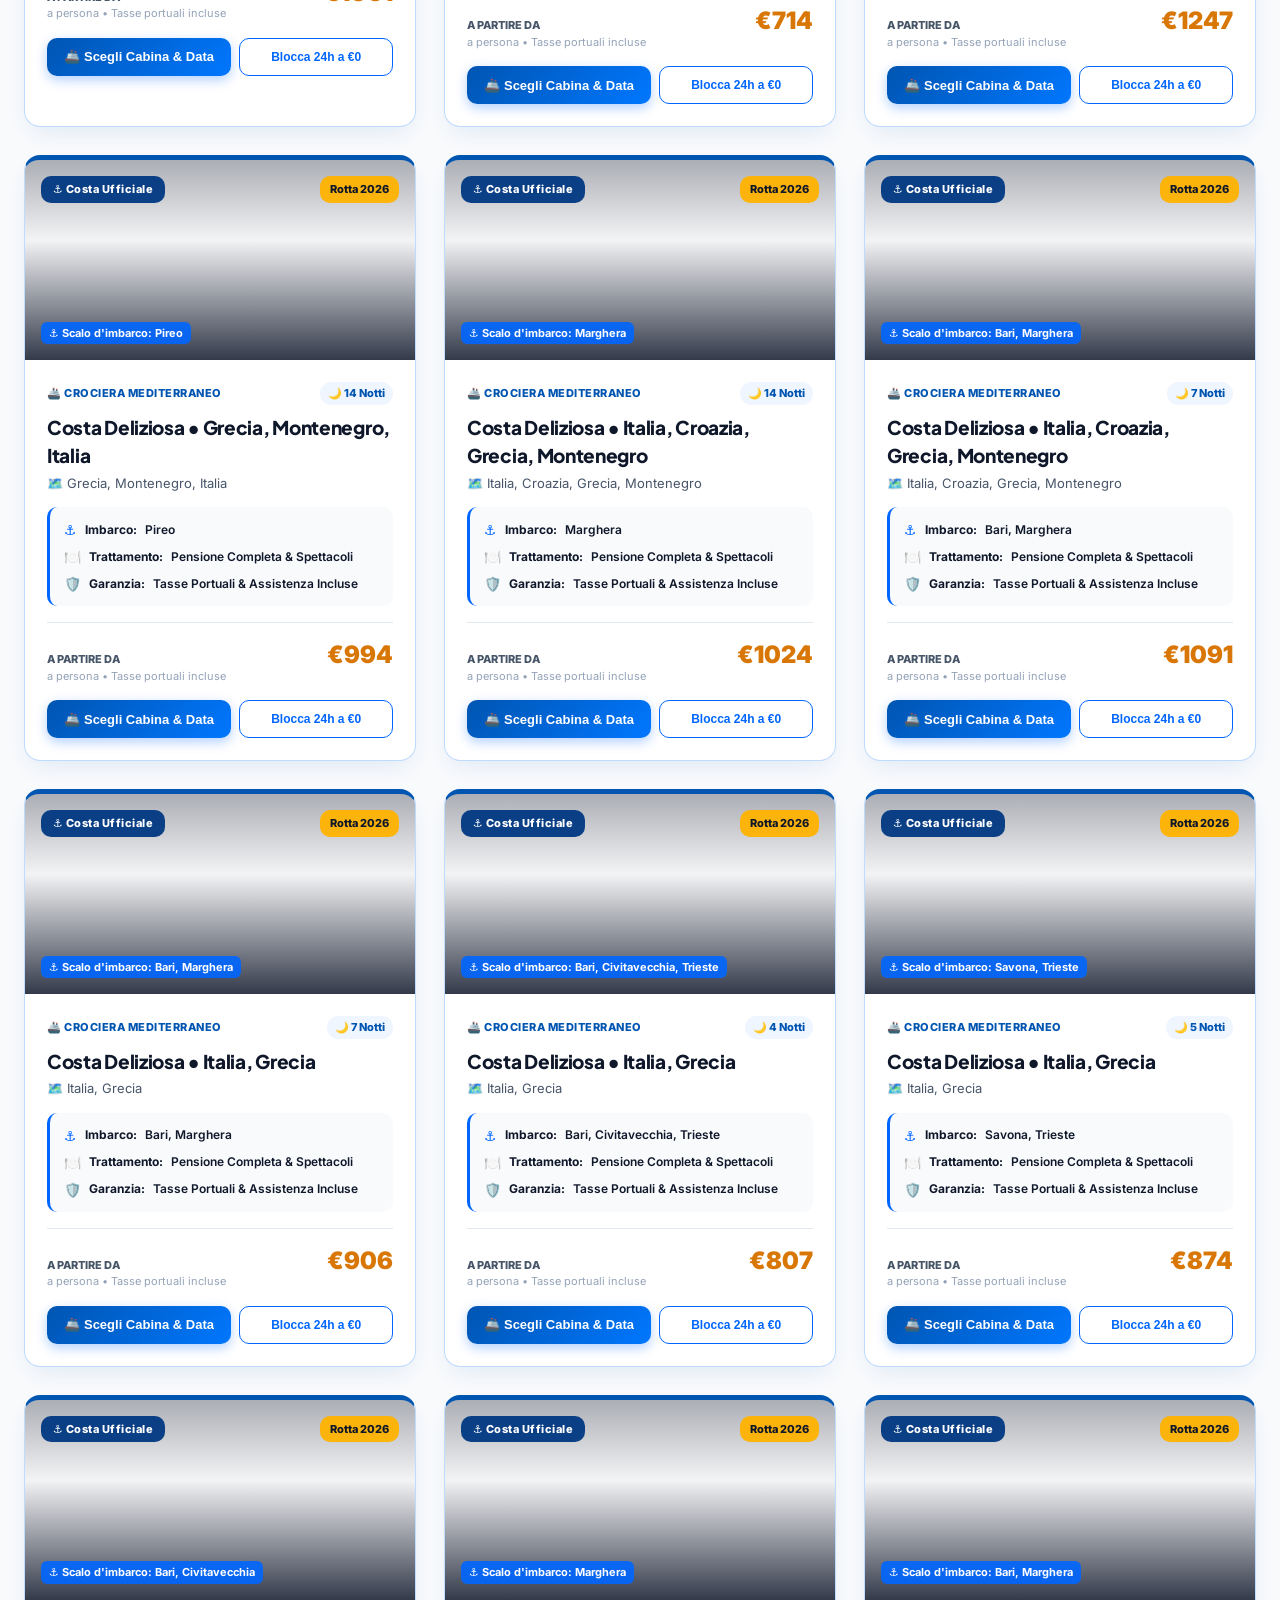
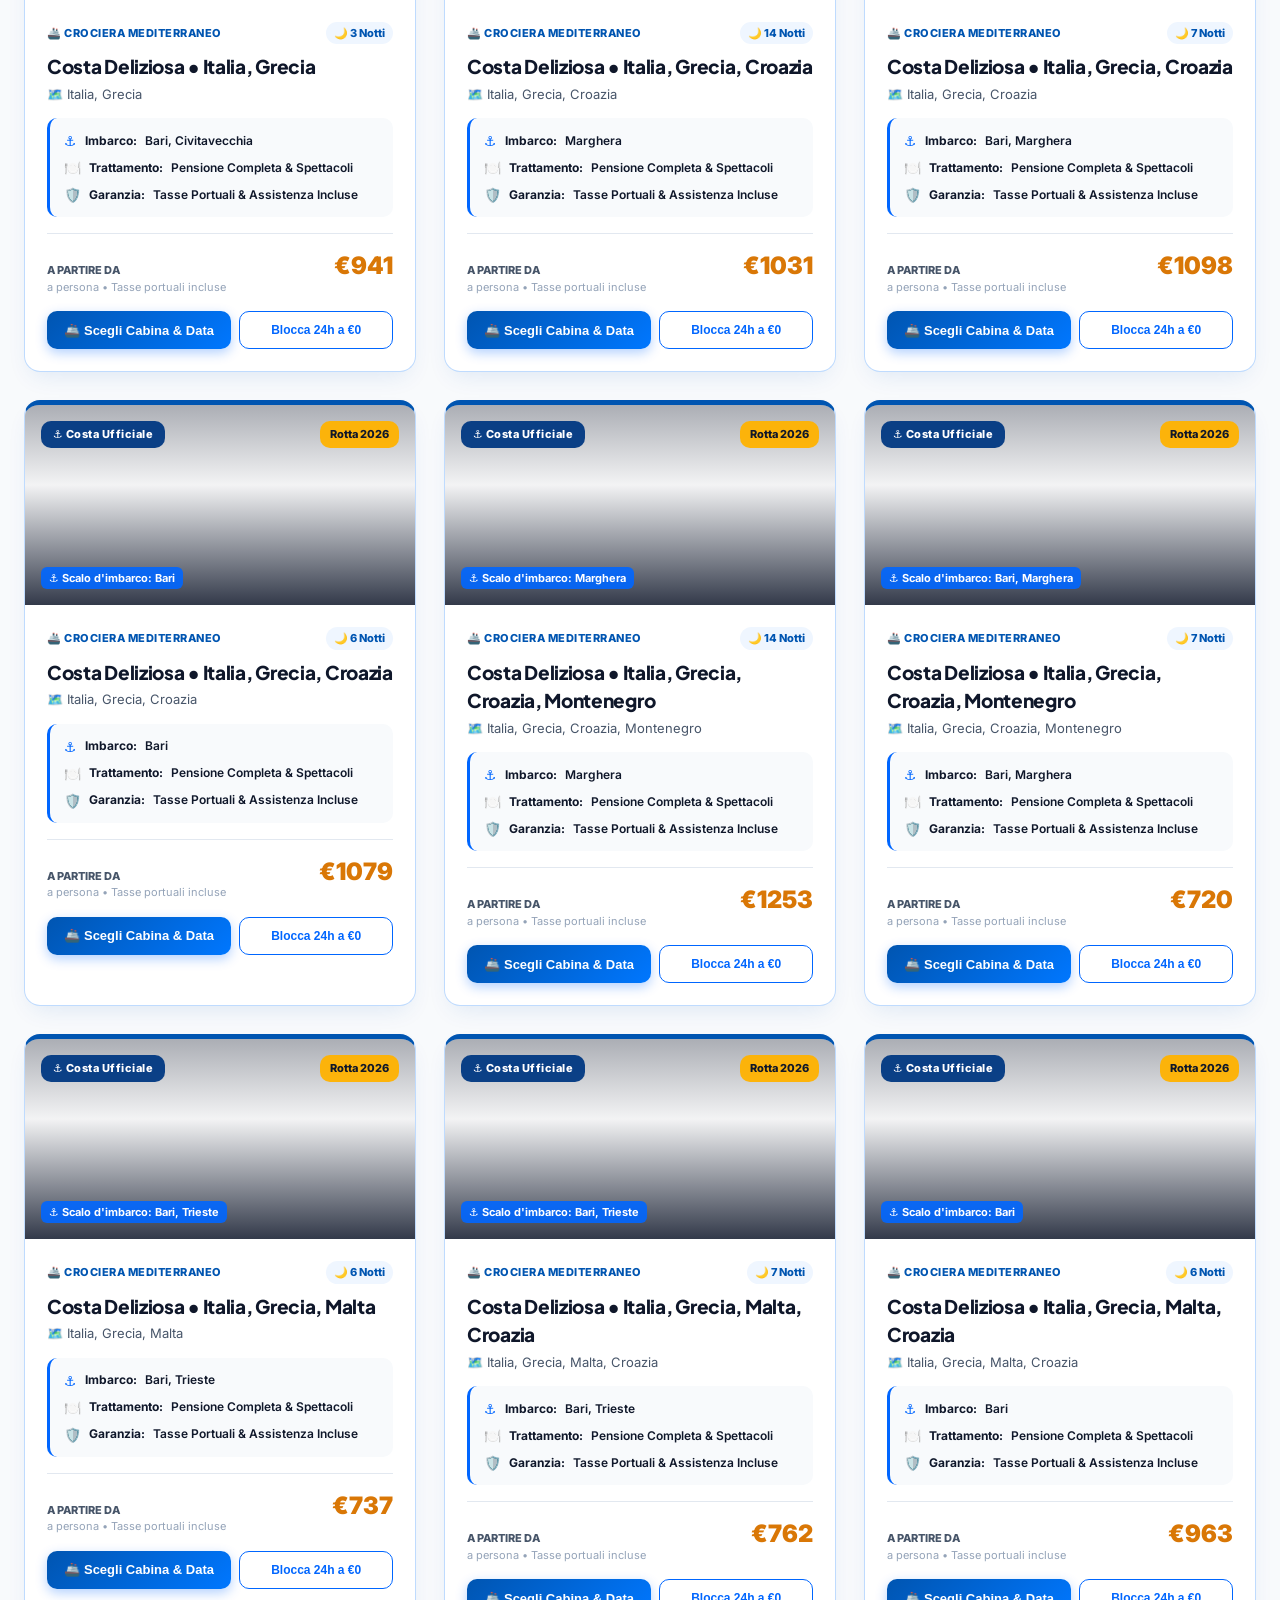
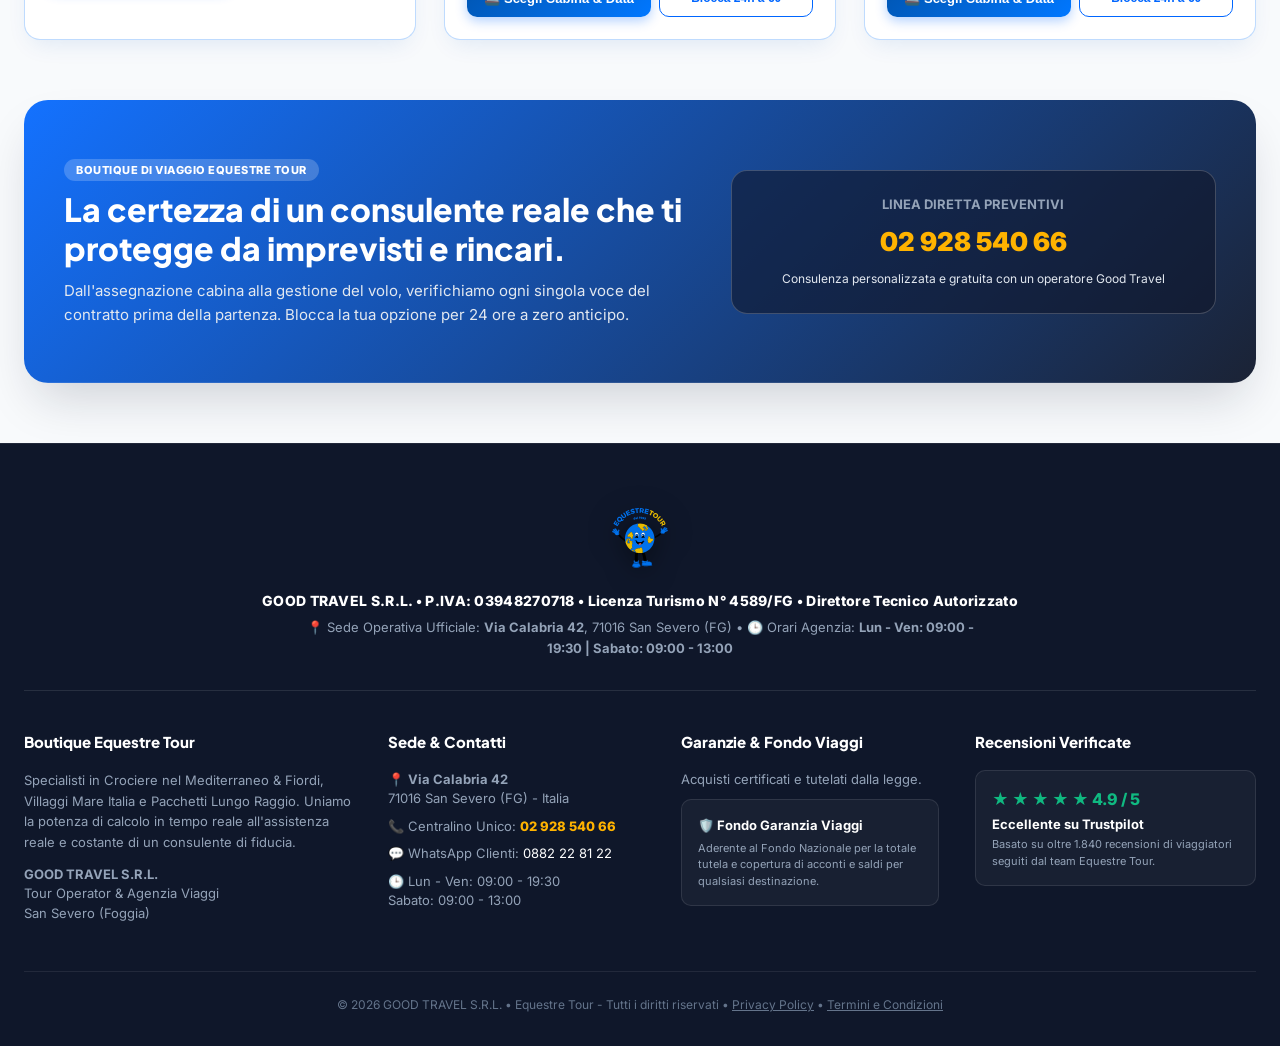
==== commit c3028da7: "Grafica differenziata e armoniosa per le 3 sezioni: Crociere (Nautico Reale), Mare Italia (Turchese " ====
--- a/home-cro.html
+++ b/home-cro.html
@@ -367,6 +367,275 @@
       box-shadow: 0 4px 14px rgba(99, 102, 241, 0.35);
     }
 
+    
+    /* ========================================================
+       DESIGN DIFFERENZIATO ED ARMONIOSO PER LE 3 MACRO-AREE
+       ======================================================== */
+
+    /* Spotlight Banner */
+    .category-spotlight-bar {
+      display: flex;
+      align-items: center;
+      gap: 18px;
+      padding: 18px 24px;
+      border-radius: var(--radius-md);
+      margin-bottom: 28px;
+      transition: all 0.3s ease;
+      border: 1px solid transparent;
+    }
+    .spotlight-icon {
+      font-size: 32px;
+      line-height: 1;
+      filter: drop-shadow(0 2px 4px rgba(0,0,0,0.1));
+    }
+    .spotlight-content {
+      flex: 1;
+    }
+    .spotlight-content strong {
+      font-size: 16px;
+      font-weight: 800;
+      display: block;
+      margin-bottom: 4px;
+    }
+    .spotlight-content p {
+      font-size: 13px;
+      margin: 0;
+      line-height: 1.4;
+    }
+    .spotlight-badge {
+      padding: 6px 14px;
+      border-radius: var(--radius-full);
+      font-size: 12px;
+      font-weight: 800;
+      white-space: nowrap;
+      letter-spacing: 0.3px;
+    }
+
+    /* Temi Spotlight */
+    .theme-spotlight-crociere {
+      background: linear-gradient(135deg, #EFF6FF 0%, #DBEAFE 100%);
+      border-color: #BFDBFE;
+      color: #1E3A8A;
+    }
+    .theme-spotlight-crociere .spotlight-badge {
+      background: #0066FF;
+      color: #FFFFFF;
+    }
+
+    .theme-spotlight-mare_italia {
+      background: linear-gradient(135deg, #F0FDFA 0%, #CCFBF1 100%);
+      border-color: #99F6E4;
+      color: #115E59;
+    }
+    .theme-spotlight-mare_italia .spotlight-badge {
+      background: #0D9488;
+      color: #FFFFFF;
+    }
+
+    .theme-spotlight-pacchetti {
+      background: linear-gradient(135deg, #EEF2FF 0%, #E0E7FF 100%);
+      border-color: #C7D2FE;
+      color: #312E81;
+    }
+    .theme-spotlight-pacchetti .spotlight-badge {
+      background: #4F46E5;
+      color: #FFFFFF;
+    }
+
+    /* Stili Card Indicator Category */
+    .card-category-indicator {
+      display: flex;
+      align-items: center;
+      justify-content: space-between;
+      margin-bottom: 8px;
+    }
+    .card-category-indicator span:first-child {
+      font-size: 11px;
+      font-weight: 800;
+      letter-spacing: 0.5px;
+      text-transform: uppercase;
+    }
+    .dur-pill {
+      font-size: 11px;
+      font-weight: 800;
+      padding: 3px 8px;
+      border-radius: var(--radius-full);
+    }
+
+    /* ================= 1. CROCIERE (Stile Nautico Reale) ================= */
+    .card-style-crociere {
+      border: 1.5px solid #BFDBFE !important;
+      border-top: 5px solid #0055B1 !important;
+      box-shadow: 0 10px 25px -8px rgba(0, 85, 177, 0.12) !important;
+    }
+    .card-style-crociere:hover {
+      border-color: #0066FF !important;
+      box-shadow: 0 18px 35px -8px rgba(0, 102, 255, 0.22) !important;
+      transform: translateY(-4px);
+    }
+    .badge-nautico {
+      background: rgba(0, 56, 130, 0.95);
+      color: #FFFFFF;
+      font-size: 11px;
+      font-weight: 800;
+      padding: 5px 12px;
+      border-radius: var(--radius-sm);
+      backdrop-filter: blur(4px);
+      letter-spacing: 0.5px;
+    }
+    .badge-accent-crociera {
+      background: rgba(255, 179, 0, 0.95);
+      color: #0F172A;
+      font-size: 11px;
+      font-weight: 800;
+      padding: 5px 10px;
+      border-radius: var(--radius-sm);
+    }
+    .category-crociere span:first-child { color: #0055B1; }
+    .category-crociere .dur-pill { background: #EFF6FF; color: #0055B1; }
+    .perks-crociere {
+      background: #F8FAFC;
+      border-left: 3px solid #0066FF;
+      border-radius: 8px;
+      padding: 10px 12px;
+      margin-bottom: 16px;
+    }
+    .val-crociere {
+      color: #0047AB;
+      font-size: 26px;
+      font-weight: 900;
+    }
+    .btn-action-crociere {
+      background: linear-gradient(135deg, #0055B1 0%, #0077FF 100%) !important;
+      color: #FFFFFF !important;
+      border: none !important;
+      font-weight: 800 !important;
+      border-radius: 8px;
+      box-shadow: 0 4px 12px rgba(0, 102, 255, 0.3) !important;
+    }
+    .btn-action-crociere:hover {
+      background: linear-gradient(135deg, #0047AB 0%, #0066FF 100%) !important;
+      transform: translateY(-1px);
+    }
+
+    /* ================= 2. MARE ITALIA (Stile Solare Turchese & Corallo) ================= */
+    .card-style-mare {
+      border: 1.5px solid #99F6E4 !important;
+      border-top: 5px solid #0D9488 !important;
+      box-shadow: 0 10px 25px -8px rgba(13, 148, 136, 0.12) !important;
+    }
+    .card-style-mare:hover {
+      border-color: #0D9488 !important;
+      box-shadow: 0 18px 35px -8px rgba(13, 148, 136, 0.22) !important;
+      transform: translateY(-4px);
+    }
+    .badge-resort {
+      background: rgba(15, 118, 110, 0.95);
+      color: #FFFFFF;
+      font-size: 11px;
+      font-weight: 800;
+      padding: 5px 12px;
+      border-radius: var(--radius-sm);
+      backdrop-filter: blur(4px);
+    }
+    .badge-bimbo-free {
+      background: linear-gradient(135deg, #F59E0B 0%, #EA580C 100%);
+      color: #FFFFFF;
+      font-size: 11px;
+      font-weight: 900;
+      padding: 5px 10px;
+      border-radius: var(--radius-sm);
+      box-shadow: 0 2px 8px rgba(234, 88, 12, 0.4);
+      animation: pulseBimbo 2s infinite ease-in-out;
+    }
+    @keyframes pulseBimbo {
+      0%, 100% { transform: scale(1); }
+      50% { transform: scale(1.03); }
+    }
+    .category-mare span:first-child { color: #0D9488; }
+    .category-mare .dur-pill { background: #F0FDFA; color: #0D9488; }
+    .title-mare { color: #0F172A; }
+    .perks-mare {
+      background: #F0FDFA;
+      border-left: 3px solid #0D9488;
+      border-radius: 8px;
+      padding: 10px 12px;
+      margin-bottom: 16px;
+    }
+    .val-mare {
+      color: #0F766E;
+      font-size: 26px;
+      font-weight: 900;
+    }
+    .btn-action-mare {
+      background: linear-gradient(135deg, #0284C7 0%, #0D9488 100%) !important;
+      color: #FFFFFF !important;
+      border: none !important;
+      font-weight: 800 !important;
+      border-radius: 8px;
+      box-shadow: 0 4px 12px rgba(13, 148, 136, 0.3) !important;
+    }
+    .btn-action-mare:hover {
+      background: linear-gradient(135deg, #0369A1 0%, #0F766E 100%) !important;
+      transform: translateY(-1px);
+    }
+
+    /* ================= 3. PACCHETTI VIAGGIO (Stile Cosmopolita Indaco & Oro) ================= */
+    .card-style-pacchetti {
+      border: 1.5px solid #C7D2FE !important;
+      border-top: 5px solid #4F46E5 !important;
+      box-shadow: 0 10px 25px -8px rgba(79, 70, 229, 0.12) !important;
+    }
+    .card-style-pacchetti:hover {
+      border-color: #6366F1 !important;
+      box-shadow: 0 18px 35px -8px rgba(99, 102, 241, 0.22) !important;
+      transform: translateY(-4px);
+    }
+    .badge-volo {
+      background: rgba(55, 48, 163, 0.95);
+      color: #FFFFFF;
+      font-size: 11px;
+      font-weight: 800;
+      padding: 5px 12px;
+      border-radius: var(--radius-sm);
+      backdrop-filter: blur(4px);
+    }
+    .badge-esotico {
+      background: linear-gradient(135deg, #6366F1 0%, #8B5CF6 100%);
+      color: #FFFFFF;
+      font-size: 11px;
+      font-weight: 800;
+      padding: 5px 10px;
+      border-radius: var(--radius-sm);
+    }
+    .category-pacchetti span:first-child { color: #4F46E5; }
+    .category-pacchetti .dur-pill { background: #EEF2FF; color: #4F46E5; }
+    .title-pacchetti { color: #0F172A; }
+    .perks-pacchetti {
+      background: #EEF2FF;
+      border-left: 3px solid #6366F1;
+      border-radius: 8px;
+      padding: 10px 12px;
+      margin-bottom: 16px;
+    }
+    .val-pacchetti {
+      color: #4338CA;
+      font-size: 26px;
+      font-weight: 900;
+    }
+    .btn-action-pacchetti {
+      background: linear-gradient(135deg, #4F46E5 0%, #7C3AED 100%) !important;
+      color: #FFFFFF !important;
+      border: none !important;
+      font-weight: 800 !important;
+      border-radius: 8px;
+      box-shadow: 0 4px 12px rgba(99, 102, 241, 0.3) !important;
+    }
+    .btn-action-pacchetti:hover {
+      background: linear-gradient(135deg, #3730A3 0%, #6D28D9 100%) !important;
+      transform: translateY(-1px);
+    }
+
     /* CARD THEMES */
     .card-theme-crociere {
       border-top: 4px solid #0066FF !important;
@@ -1607,6 +1876,16 @@
       <div style="display:flex; align-items:center; gap:10px;">
         <span class="ai-speed-indicator">⚡ Caching Predittivo IA • TTI &lt; 0.2s</span>
       </div>
+    </div>
+
+    <!-- SPOTLIGHT CATEGORIA DIFFERENZIATA -->
+    <div class="category-spotlight-bar theme-spotlight-crociere" id="category-spotlight">
+      <div class="spotlight-icon" id="spotlight-icon">🚢</div>
+      <div class="spotlight-content">
+        <strong id="spotlight-title">Area Ufficiale Crociere nel Mediterraneo & Fiordi</strong>
+        <p id="spotlight-desc">Tutte le partenze includono: tasse portuali, cabina garantita, pensione completa a bordo e assistenza per check-in e pratiche d'imbarco.</p>
+      </div>
+      <div class="spotlight-badge" id="spotlight-badge">Blocco Reale 24h a €0</div>
     </div>
 
     <!-- SKELETON LOADER ANIMATO IN BLU ELETTRICO (Zero blocchi 'Attendi qualche istante') -->
@@ -1973,7 +2252,7 @@
   <script>
     const DATA_CRUISES = [{"id": "CR-1244", "type": "crociere", "company": "Costa", "title": "Costa Deliziosa • Grecia, Montenegro", "ship": "Costa Deliziosa", "dest": "Grecia, Montenegro", "dur": 7, "ports": ["Pireo"], "dates": ["08/05/2027"], "basePrice": 1061, "eqtRef": "EQT-CR2027-2244", "image": "https://images.unsplash.com/photo-1548574505-5e239809ee19?auto=format&fit=crop&w=600&q=80", "hiddenCode": "DE07270508"}, {"id": "CR-1237", "type": "crociere", "company": "Costa", "title": "Costa Deliziosa • Grecia, Montenegro, Croazia", "ship": "Costa Deliziosa", "dest": "Grecia, Montenegro, Croazia", "dur": 7, "ports": ["Pireo"], "dates": ["24/04/2027"], "basePrice": 714, "eqtRef": "EQT-CR2026-2237", "image": "https://images.unsplash.com/photo-1548574505-5e239809ee19?auto=format&fit=crop&w=600&q=80", "hiddenCode": "DE07270424"}, {"id": "CR-1236", "type": "crociere", "company": "Costa", "title": "Costa Deliziosa • Grecia, Montenegro, Croazia, Italia", "ship": "Costa Deliziosa", "dest": "Grecia, Montenegro, Croazia, Italia", "dur": 14, "ports": ["Pireo"], "dates": ["24/04/2027"], "basePrice": 1247, "eqtRef": "EQT-CR2027-2236", "image": "https://images.unsplash.com/photo-1548574505-5e239809ee19?auto=format&fit=crop&w=600&q=80", "hiddenCode": "DE14270424"}, {"id": "CR-1243", "type": "crociere", "company": "Costa", "title": "Costa Deliziosa • Grecia, Montenegro, Italia", "ship": "Costa Deliziosa", "dest": "Grecia, Montenegro, Italia", "dur": 14, "ports": ["Pireo"], "dates": ["08/05/2027"], "basePrice": 994, "eqtRef": "EQT-CR2026-2243", "image": "https://images.unsplash.com/photo-1548574505-5e239809ee19?auto=format&fit=crop&w=600&q=80", "hiddenCode": "DE14270508"}, {"id": "CR-1268", "type": "crociere", "company": "Costa", "title": "Costa Deliziosa • Italia, Croazia, Grecia, Montenegro", "ship": "Costa Deliziosa", "dest": "Italia, Croazia, Grecia, Montenegro", "dur": 14, "ports": ["Marghera"], "dates": ["05/06/2027"], "basePrice": 1024, "eqtRef": "EQT-CR2026-2268", "image": "https://images.unsplash.com/photo-1548574505-5e239809ee19?auto=format&fit=crop&w=600&q=80", "hiddenCode": "DE14270605"}, {"id": "CR-1269", "type": "crociere", "company": "Costa", "title": "Costa Deliziosa • Italia, Croazia, Grecia, Montenegro", "ship": "Costa Deliziosa", "dest": "Italia, Croazia, Grecia, Montenegro", "dur": 7, "ports": ["Bari", "Marghera"], "dates": ["05/06/2027", "06/06/2027"], "basePrice": 1091, "eqtRef": "EQT-CR2027-2269", "image": "https://images.unsplash.com/photo-1548574505-5e239809ee19?auto=format&fit=crop&w=600&q=80", "hiddenCode": "DE07270605"}, {"id": "CR-1055", "type": "crociere", "company": "Costa", "title": "Costa Deliziosa • Italia, Grecia", "ship": "Costa Deliziosa", "dest": "Italia, Grecia", "dur": 7, "ports": ["Bari", "Marghera"], "dates": ["08/08/2026", "09/08/2026", "29/08/2026", "30/08/2026", "19/09/2026", "20/09/2026", "17/04/2027", "01/05/2027", "15/05/2027", "16/05/2027"], "basePrice": 906, "eqtRef": "EQT-CR2026-2055", "image": "https://images.unsplash.com/photo-1548574505-5e239809ee19?auto=format&fit=crop&w=600&q=80", "hiddenCode": "DE07260808"}, {"id": "CR-1149", "type": "crociere", "company": "Costa", "title": "Costa Deliziosa • Italia, Grecia", "ship": "Costa Deliziosa", "dest": "Italia, Grecia", "dur": 4, "ports": ["Bari", "Civitavecchia", "Trieste"], "dates": ["20/11/2026", "21/11/2026", "13/04/2027"], "basePrice": 807, "eqtRef": "EQT-CR2027-2149", "image": "https://images.unsplash.com/photo-1548574505-5e239809ee19?auto=format&fit=crop&w=600&q=80", "hiddenCode": "DE04261120"}, {"id": "CR-1150", "type": "crociere", "company": "Costa", "title": "Costa Deliziosa • Italia, Grecia", "ship": "Costa Deliziosa", "dest": "Italia, Grecia", "dur": 5, "ports": ["Savona", "Trieste"], "dates": ["20/11/2026", "12/04/2027"], "basePrice": 874, "eqtRef": "EQT-CR2026-2150", "image": "https://images.unsplash.com/photo-1548574505-5e239809ee19?auto=format&fit=crop&w=600&q=80", "hiddenCode": "DE05261120"}, {"id": "CR-1151", "type": "crociere", "company": "Costa", "title": "Costa Deliziosa • Italia, Grecia", "ship": "Costa Deliziosa", "dest": "Italia, Grecia", "dur": 3, "ports": ["Bari", "Civitavecchia"], "dates": ["21/11/2026", "13/04/2027"], "basePrice": 941, "eqtRef": "EQT-CR2027-2151", "image": "https://images.unsplash.com/photo-1548574505-5e239809ee19?auto=format&fit=crop&w=600&q=80", "hiddenCode": "DE03261121"}, {"id": "CR-1047", "type": "crociere", "company": "Costa", "title": "Costa Deliziosa • Italia, Grecia, Croazia", "ship": "Costa Deliziosa", "dest": "Italia, Grecia, Croazia", "dur": 14, "ports": ["Marghera"], "dates": ["01/08/2026", "08/08/2026", "12/09/2026", "19/09/2026"], "basePrice": 1031, "eqtRef": "EQT-CR2027-2047", "image": "https://images.unsplash.com/photo-1548574505-5e239809ee19?auto=format&fit=crop&w=600&q=80", "hiddenCode": "DE14260801"}, {"id": "CR-1048", "type": "crociere", "company": "Costa", "title": "Costa Deliziosa • Italia, Grecia, Croazia", "ship": "Costa Deliziosa", "dest": "Italia, Grecia, Croazia", "dur": 7, "ports": ["Bari", "Marghera"], "dates": ["01/08/2026", "02/08/2026", "15/08/2026", "16/08/2026", "12/09/2026", "13/09/2026", "26/09/2026", "27/09/2026"], "basePrice": 1098, "eqtRef": "EQT-CR2026-2048", "image": "https://images.unsplash.com/photo-1548574505-5e239809ee19?auto=format&fit=crop&w=600&q=80", "hiddenCode": "DE07260801"}, {"id": "CR-1077", "type": "crociere", "company": "Costa", "title": "Costa Deliziosa • Italia, Grecia, Croazia", "ship": "Costa Deliziosa", "dest": "Italia, Grecia, Croazia", "dur": 6, "ports": ["Bari"], "dates": ["13/09/2026"], "basePrice": 1079, "eqtRef": "EQT-CR2027-2077", "image": "https://images.unsplash.com/photo-1548574505-5e239809ee19?auto=format&fit=crop&w=600&q=80", "hiddenCode": "DE06260913"}, {"id": "CR-1059", "type": "crociere", "company": "Costa", "title": "Costa Deliziosa • Italia, Grecia, Croazia, Montenegro", "ship": "Costa Deliziosa", "dest": "Italia, Grecia, Croazia, Montenegro", "dur": 14, "ports": ["Marghera"], "dates": ["22/08/2026", "29/08/2026", "29/05/2027"], "basePrice": 1253, "eqtRef": "EQT-CR2027-2059", "image": "https://images.unsplash.com/photo-1548574505-5e239809ee19?auto=format&fit=crop&w=600&q=80", "hiddenCode": "DE14260822"}, {"id": "CR-1060", "type": "crociere", "company": "Costa", "title": "Costa Deliziosa • Italia, Grecia, Croazia, Montenegro", "ship": "Costa Deliziosa", "dest": "Italia, Grecia, Croazia, Montenegro", "dur": 7, "ports": ["Bari", "Marghera"], "dates": ["22/08/2026", "23/08/2026", "05/09/2026", "06/09/2026"], "basePrice": 720, "eqtRef": "EQT-CR2026-2060", "image": "https://images.unsplash.com/photo-1548574505-5e239809ee19?auto=format&fit=crop&w=600&q=80", "hiddenCode": "DE07260822"}, {"id": "CR-1142", "type": "crociere", "company": "Costa", "title": "Costa Deliziosa • Italia, Grecia, Malta", "ship": "Costa Deliziosa", "dest": "Italia, Grecia, Malta", "dur": 6, "ports": ["Bari", "Trieste"], "dates": ["14/11/2026", "15/11/2026"], "basePrice": 737, "eqtRef": "EQT-CR2027-2142", "image": "https://images.unsplash.com/photo-1548574505-5e239809ee19?auto=format&fit=crop&w=600&q=80", "hiddenCode": "DE06261114"}, {"id": "CR-1092", "type": "crociere", "company": "Costa", "title": "Costa Deliziosa • Italia, Grecia, Malta, Croazia", "ship": "Costa Deliziosa", "dest": "Italia, Grecia, Malta, Croazia", "dur": 7, "ports": ["Bari", "Trieste"], "dates": ["03/10/2026", "04/10/2026", "17/10/2026", "18/10/2026", "31/10/2026", "01/11/2026"], "basePrice": 762, "eqtRef": "EQT-CR2026-2092", "image": "https://images.unsplash.com/photo-1548574505-5e239809ee19?auto=format&fit=crop&w=600&q=80", "hiddenCode": "DE07261003"}, {"id": "CR-1093", "type": "crociere", "company": "Costa", "title": "Costa Deliziosa • Italia, Grecia, Malta, Croazia", "ship": "Costa Deliziosa", "dest": "Italia, Grecia, Malta, Croazia", "dur": 6, "ports": ["Bari"], "dates": ["04/10/2026"], "basePrice": 963, "eqtRef": "EQT-CR2027-2093", "image": "https://images.unsplash.com/photo-1548574505-5e239809ee19?auto=format&fit=crop&w=600&q=80", "hiddenCode": "DE06261004"}, {"id": "CR-1239", "type": "crociere", "company": "Costa", "title": "Costa Deliziosa • Italia, Grecia, Montenegro", "ship": "Costa Deliziosa", "dest": "Italia, Grecia, Montenegro", "dur": 14, "ports": ["Bari", "Marghera"], "dates": ["01/05/2027", "02/05/2027", "07/08/2027", "21/08/2027", "28/08/2027", "18/09/2027"], "basePrice": 720, "eqtRef": "EQT-CR2026-2239", "image": "https://images.unsplash.com/photo-1548574505-5e239809ee19?auto=format&fit=crop&w=600&q=80", "hiddenCode": "DE14270501"}, {"id": "CR-1282", "type": "crociere", "company": "Costa", "title": "Costa Deliziosa • Italia, Grecia, Montenegro", "ship": "Costa Deliziosa", "dest": "Italia, Grecia, Montenegro", "dur": 7, "ports": ["Bari", "Marghera"], "dates": ["28/08/2027", "29/08/2027", "25/09/2027", "26/09/2027"], "basePrice": 703, "eqtRef": "EQT-CR2027-2282", "image": "https://images.unsplash.com/photo-1548574505-5e239809ee19?auto=format&fit=crop&w=600&q=80", "hiddenCode": "DE07270828"}, {"id": "CR-1233", "type": "crociere", "company": "Costa", "title": "Costa Deliziosa • Italia, Grecia, Montenegro, Croazia", "ship": "Costa Deliziosa", "dest": "Italia, Grecia, Montenegro, Croazia", "dur": 14, "ports": ["Bari", "Marghera"], "dates": ["17/04/2027", "18/04/2027", "15/05/2027", "22/05/2027", "12/06/2027", "26/06/2027", "03/07/2027", "10/07/2027", "17/07/2027", "24/07/2027"], "basePrice": 1107, "eqtRef": "EQT-CR2027-2233", "image": "https://images.unsplash.com/photo-1548574505-5e239809ee19?auto=format&fit=crop&w=600&q=80", "hiddenCode": "DE14270417"}, {"id": "CR-1257", "type": "crociere", "company": "Costa", "title": "Costa Deliziosa • Italia, Grecia, Montenegro, Croazia", "ship": "Costa Deliziosa", "dest": "Italia, Grecia, Montenegro, Croazia", "dur": 7, "ports": ["Bari", "Marghera"], "dates": ["22/05/2027", "23/05/2027", "03/07/2027", "04/07/2027", "17/07/2027", "18/07/2027", "31/07/2027", "01/08/2027", "11/09/2027", "12/09/2027"], "basePrice": 1143, "eqtRef": "EQT-CR2027-2257", "image": "https://images.unsplash.com/photo-1548574505-5e239809ee19?auto=format&fit=crop&w=600&q=80", "hiddenCode": "DE07270522"}, {"id": "CR-1319", "type": "crociere", "company": "Costa", "title": "Costa Deliziosa • Italia, Montenegro, Croazia", "ship": "Costa Deliziosa", "dest": "Italia, Montenegro, Croazia", "dur": 4, "ports": ["Bari", "Trieste"], "dates": ["30/10/2027", "31/10/2027"], "basePrice": 699, "eqtRef": "EQT-CR2027-2319", "image": "https://images.unsplash.com/photo-1548574505-5e239809ee19?auto=format&fit=crop&w=600&q=80", "hiddenCode": "DE04271030"}, {"id": "CR-1279", "type": "crociere", "company": "Costa", "title": "Costa Deliziosa • Italia, Montenegro, Grecia", "ship": "Costa Deliziosa", "dest": "Italia, Montenegro, Grecia", "dur": 14, "ports": ["Marghera"], "dates": ["14/08/2027"], "basePrice": 1023, "eqtRef": "EQT-CR2027-2279", "image": "https://images.unsplash.com/photo-1548574505-5e239809ee19?auto=format&fit=crop&w=600&q=80", "hiddenCode": "DE14270814"}, {"id": "CR-1280", "type": "crociere", "company": "Costa", "title": "Costa Deliziosa • Italia, Montenegro, Grecia", "ship": "Costa Deliziosa", "dest": "Italia, Montenegro, Grecia", "dur": 7, "ports": ["Bari", "Marghera"], "dates": ["14/08/2027", "15/08/2027"], "basePrice": 1090, "eqtRef": "EQT-CR2026-2280", "image": "https://images.unsplash.com/photo-1548574505-5e239809ee19?auto=format&fit=crop&w=600&q=80", "hiddenCode": "DE07270814"}, {"id": "CR-1101", "type": "crociere", "company": "Costa", "title": "Costa Deliziosa • Italia, Montenegro, Grecia, Croazia", "ship": "Costa Deliziosa", "dest": "Italia, Montenegro, Grecia, Croazia", "dur": 7, "ports": ["Bari", "Marghera", "Trieste"], "dates": ["11/10/2026", "24/10/2026", "25/10/2026", "07/11/2026", "08/11/2026", "19/06/2027", "20/06/2027", "16/10/2027", "17/10/2027", "23/10/2027"], "basePrice": 1036, "eqtRef": "EQT-CR2026-2101", "image": "https://images.unsplash.com/photo-1548574505-5e239809ee19?auto=format&fit=crop&w=600&q=80", "hiddenCode": "DE07261011"}, {"id": "CR-1273", "type": "crociere", "company": "Costa", "title": "Costa Deliziosa • Italia, Montenegro, Grecia, Croazia", "ship": "Costa Deliziosa", "dest": "Italia, Montenegro, Grecia, Croazia", "dur": 14, "ports": ["Marghera"], "dates": ["19/06/2027"], "basePrice": 1237, "eqtRef": "EQT-CR2027-2273", "image": "https://images.unsplash.com/photo-1548574505-5e239809ee19?auto=format&fit=crop&w=600&q=80", "hiddenCode": "DE14270619"}, {"id": "CR-1145", "type": "crociere", "company": "Costa", "title": "Costa Diadema • Brasile", "ship": "Costa Diadema", "dest": "Brasile", "dur": 4, "ports": ["Maceio"], "dates": ["19/11/2026"], "basePrice": 1072, "eqtRef": "EQT-CR2026-2145", "image": "https://images.unsplash.com/photo-1548574505-5e239809ee19?auto=format&fit=crop&w=600&q=80", "hiddenCode": "DI04261119"}, {"id": "CR-1148", "type": "crociere", "company": "Costa", "title": "Costa Diadema • Brasile", "ship": "Costa Diadema", "dest": "Brasile", "dur": 3, "ports": ["Salvador Da Bahia"], "dates": ["20/11/2026"], "basePrice": 740, "eqtRef": "EQT-CR2026-2148", "image": "https://images.unsplash.com/photo-1548574505-5e239809ee19?auto=format&fit=crop&w=600&q=80", "hiddenCode": "DI03261120"}, {"id": "CR-1221", "type": "crociere", "company": "Costa", "title": "Costa Diadema • Brasile, Isole Canarie, Marocco, Spagna, Portogallo", "ship": "Costa Diadema", "dest": "Brasile, Isole Canarie, Marocco, Spagna, Portogallo", "dur": 17, "ports": ["Rio De Janeiro"], "dates": ["05/04/2027"], "basePrice": 1095, "eqtRef": "EQT-CR2027-2221", "image": "https://images.unsplash.com/photo-1548574505-5e239809ee19?auto=format&fit=crop&w=600&q=80", "hiddenCode": "DI17270405"}, {"id": "CR-1220", "type": "crociere", "company": "Costa", "title": "Costa Diadema • Brasile, Isole Canarie, Marocco, Spagna, Portogallo, Francia, Gran Bretagna", "ship": "Costa Diadema", "dest": "Brasile, Isole Canarie, Marocco, Spagna, Portogallo, Francia, Gran Bretagna", "dur": 22, "ports": ["Santos | San Paolo"], "dates": ["04/04/2027"], "basePrice": 894, "eqtRef": "EQT-CR2026-2220", "image": "https://images.unsplash.com/photo-1548574505-5e239809ee19?auto=format&fit=crop&w=600&q=80", "hiddenCode": "DI22270404"}, {"id": "CR-1217", "type": "crociere", "company": "Costa", "title": "Costa Diadema • Brasile, Isole Canarie, Marocco, Spagna, Portogallo, Francia, Gran Bretagna, Danimarca, Germania", "ship": "Costa Diadema", "dest": "Brasile, Isole Canarie, Marocco, Spagna, Portogallo, Francia, Gran Bretagna, Danimarca, Germania", "dur": 27, "ports": ["Itajai", "Santos | San Paolo"], "dates": ["03/04/2027", "04/04/2027"], "basePrice": 1092, "eqtRef": "EQT-CR2026-2217", "image": "https://images.unsplash.com/photo-1548574505-5e239809ee19?auto=format&fit=crop&w=600&q=80", "hiddenCode": "DI27270403"}, {"id": "CR-1219", "type": "crociere", "company": "Costa", "title": "Costa Diadema • Brasile, Isole Canarie, Marocco, Spagna, Portogallo, Francia, Gran Bretagna, Danimarca, Germania", "ship": "Costa Diadema", "dest": "Brasile, Isole Canarie, Marocco, Spagna, Portogallo, Francia, Gran Bretagna, Danimarca, Germania", "dur": 26, "ports": ["Santos | San Paolo"], "dates": ["04/04/2027"], "basePrice": 760, "eqtRef": "EQT-CR2026-2219", "image": "https://images.unsplash.com/photo-1548574505-5e239809ee19?auto=format&fit=crop&w=600&q=80", "hiddenCode": "DI26270404"}, {"id": "CR-1222", "type": "crociere", "company": "Costa", "title": "Costa Diadema • Brasile, Isole Canarie, Marocco, Spagna, Portogallo, Francia, Gran Bretagna, Danimarca, Germania", "ship": "Costa Diadema", "dest": "Brasile, Isole Canarie, Marocco, Spagna, Portogallo, Francia, Gran Bretagna, Danimarca, Germania", "dur": 25, "ports": ["Rio De Janeiro"], "dates": ["05/04/2027"], "basePrice": 1162, "eqtRef": "EQT-CR2026-2222", "image": "https://images.unsplash.com/photo-1548574505-5e239809ee19?auto=format&fit=crop&w=600&q=80", "hiddenCode": "DI25270405"}, {"id": "CR-1288", "type": "crociere", "company": "Costa", "title": "Costa Diadema • Danimarca, Francia, Spagna, Portogallo, Italia", "ship": "Costa Diadema", "dest": "Danimarca, Francia, Spagna, Portogallo, Italia", "dur": 11, "ports": ["Copenhagen"], "dates": ["11/09/2027"], "basePrice": 983, "eqtRef": "EQT-CR2027-2288", "image": "https://images.unsplash.com/photo-1548574505-5e239809ee19?auto=format&fit=crop&w=600&q=80", "hiddenCode": "DI11270911"}, {"id": "CR-1070", "type": "crociere", "company": "Costa", "title": "Costa Diadema • Danimarca, Norvegia, Francia, Spagna", "ship": "Costa Diadema", "dest": "Danimarca, Norvegia, Francia, Spagna", "dur": 9, "ports": ["Copenhagen"], "dates": ["12/09/2026"], "basePrice": 875, "eqtRef": "EQT-CR2027-2070", "image": "https://images.unsplash.com/photo-1548574505-5e239809ee19?auto=format&fit=crop&w=600&q=80", "hiddenCode": "DI09260912"}, {"id": "CR-1069", "type": "crociere", "company": "Costa", "title": "Costa Diadema • Danimarca, Norvegia, Francia, Spagna, Italia", "ship": "Costa Diadema", "dest": "Danimarca, Norvegia, Francia, Spagna, Italia", "dur": 11, "ports": ["Copenhagen"], "dates": ["12/09/2026"], "basePrice": 808, "eqtRef": "EQT-CR2026-2069", "image": "https://images.unsplash.com/photo-1548574505-5e239809ee19?auto=format&fit=crop&w=600&q=80", "hiddenCode": "DI11260912"}, {"id": "CR-1046", "type": "crociere", "company": "Costa", "title": "Costa Diadema • Danimarca, Norvegia, Germania", "ship": "Costa Diadema", "dest": "Danimarca, Norvegia, Germania", "dur": 7, "ports": ["Copenhagen"], "dates": ["01/08/2026", "08/08/2026", "15/08/2026", "22/08/2026", "29/08/2026", "05/09/2026", "01/05/2027", "08/05/2027", "22/05/2027", "29/05/2027"], "basePrice": 964, "eqtRef": "EQT-CR2026-2046", "image": "https://images.unsplash.com/photo-1548574505-5e239809ee19?auto=format&fit=crop&w=600&q=80", "hiddenCode": "DI07260801"}, {"id": "CR-1062", "type": "crociere", "company": "Costa", "title": "Costa Diadema • Danimarca, Norvegia, Germania", "ship": "Costa Diadema", "dest": "Danimarca, Norvegia, Germania", "dur": 6, "ports": ["Copenhagen"], "dates": ["29/08/2026"], "basePrice": 994, "eqtRef": "EQT-CR2026-2062", "image": "https://images.unsplash.com/photo-1548574505-5e239809ee19?auto=format&fit=crop&w=600&q=80", "hiddenCode": "DI06260829"}, {"id": "CR-1250", "type": "crociere", "company": "Costa", "title": "Costa Diadema • Danimarca, Polonia, Svezia, Germania", "ship": "Costa Diadema", "dest": "Danimarca, Polonia, Svezia, Germania", "dur": 7, "ports": ["Copenhagen"], "dates": ["15/05/2027"], "basePrice": 1134, "eqtRef": "EQT-CR2026-2250", "image": "https://images.unsplash.com/photo-1548574505-5e239809ee19?auto=format&fit=crop&w=600&q=80", "hiddenCode": "DI07270515"}, {"id": "CR-1109", "type": "crociere", "company": "Costa", "title": "Costa Diadema • Francia, Italia, Spagna", "ship": "Costa Diadema", "dest": "Francia, Italia, Spagna", "dur": 2, "ports": ["Marsiglia"], "dates": ["01/11/2026"], "basePrice": 1054, "eqtRef": "EQT-CR2026-2109", "image": "https://images.unsplash.com/photo-1548574505-5e239809ee19?auto=format&fit=crop&w=600&q=80", "hiddenCode": "DI02261101"}, {"id": "CR-1287", "type": "crociere", "company": "Costa", "title": "Costa Diadema • Germania, Danimarca, Francia", "ship": "Costa Diadema", "dest": "Germania, Danimarca, Francia", "dur": 4, "ports": ["Kiel"], "dates": ["10/09/2027"], "basePrice": 916, "eqtRef": "EQT-CR2026-2287", "image": "https://images.unsplash.com/photo-1548574505-5e239809ee19?auto=format&fit=crop&w=600&q=80", "hiddenCode": "DI04270910"}, {"id": "CR-1286", "type": "crociere", "company": "Costa", "title": "Costa Diadema • Germania, Danimarca, Francia, Spagna, Portogallo, Italia", "ship": "Costa Diadema", "dest": "Germania, Danimarca, Francia, Spagna, Portogallo, Italia", "dur": 12, "ports": ["Kiel"], "dates": ["10/09/2027"], "basePrice": 849, "eqtRef": "EQT-CR2027-2286", "image": "https://images.unsplash.com/photo-1548574505-5e239809ee19?auto=format&fit=crop&w=600&q=80", "hiddenCode": "DI12270910"}, {"id": "CR-1045", "type": "crociere", "company": "Costa", "title": "Costa Diadema • Germania, Danimarca, Norvegia", "ship": "Costa Diadema", "dest": "Germania, Danimarca, Norvegia", "dur": 7, "ports": ["Kiel"], "dates": ["31/07/2026", "07/08/2026", "14/08/2026", "21/08/2026", "28/08/2026", "04/09/2026", "30/04/2027", "07/05/2027", "21/05/2027", "28/05/2027"], "basePrice": 897, "eqtRef": "EQT-CR2027-2045", "image": "https://images.unsplash.com/photo-1548574505-5e239809ee19?auto=format&fit=crop&w=600&q=80", "hiddenCode": "DI07260731"}, {"id": "CR-1068", "type": "crociere", "company": "Costa", "title": "Costa Diadema • Germania, Danimarca, Norvegia, Francia, Spagna, Italia", "ship": "Costa Diadema", "dest": "Germania, Danimarca, Norvegia, Francia, Spagna, Italia", "dur": 12, "ports": ["Kiel"], "dates": ["11/09/2026"], "basePrice": 741, "eqtRef": "EQT-CR2027-2068", "image": "https://images.unsplash.com/photo-1548574505-5e239809ee19?auto=format&fit=crop&w=600&q=80", "hiddenCode": "DI12260911"}, {"id": "CR-1242", "type": "crociere", "company": "Costa", "title": "Costa Diadema • Germania, Danimarca, Norvegia, Polonia, Svezia", "ship": "Costa Diadema", "dest": "Germania, Danimarca, Norvegia, Polonia, Svezia", "dur": 14, "ports": ["Kiel"], "dates": ["07/05/2027"], "basePrice": 793, "eqtRef": "EQT-CR2027-2242", "image": "https://images.unsplash.com/photo-1548574505-5e239809ee19?auto=format&fit=crop&w=600&q=80", "hiddenCode": "DI14270507"}, {"id": "CR-1249", "type": "crociere", "company": "Costa", "title": "Costa Diadema • Germania, Danimarca, Polonia, Svezia", "ship": "Costa Diadema", "dest": "Germania, Danimarca, Polonia, Svezia", "dur": 7, "ports": ["Kiel"], "dates": ["14/05/2027"], "basePrice": 1067, "eqtRef": "EQT-CR2027-2249", "image": "https://images.unsplash.com/photo-1548574505-5e239809ee19?auto=format&fit=crop&w=600&q=80", "hiddenCode": "DI07270514"}, {"id": "CR-1248", "type": "crociere", "company": "Costa", "title": "Costa Diadema • Germania, Danimarca, Polonia, Svezia, Norvegia", "ship": "Costa Diadema", "dest": "Germania, Danimarca, Polonia, Svezia, Norvegia", "dur": 14, "ports": ["Kiel"], "dates": ["14/05/2027"], "basePrice": 1000, "eqtRef": "EQT-CR2026-2248", "image": "https://images.unsplash.com/photo-1548574505-5e239809ee19?auto=format&fit=crop&w=600&q=80", "hiddenCode": "DI14270514"}, {"id": "CR-1131", "type": "crociere", "company": "Costa", "title": "Costa Diadema • Isole Canarie, Capo Verde, Brasile", "ship": "Costa Diadema", "dest": "Isole Canarie, Capo Verde, Brasile", "dur": 13, "ports": ["Las Palmas | Gran Canaria"], "dates": ["10/11/2026"], "basePrice": 731, "eqtRef": "EQT-CR2027-2131", "image": "https://images.unsplash.com/photo-1548574505-5e239809ee19?auto=format&fit=crop&w=600&q=80", "hiddenCode": "DI13261110"}, {"id": "CR-1132", "type": "crociere", "company": "Costa", "title": "Costa Diadema • Isole Canarie, Capo Verde, Brasile", "ship": "Costa Diadema", "dest": "Isole Canarie, Capo Verde, Brasile", "dur": 12, "ports": ["Las Palmas | Gran Canaria", "Santa Cruz | Tenerife"], "dates": ["10/11/2026", "11/11/2026"], "basePrice": 798, "eqtRef": "EQT-CR2026-2132", "image": "https://images.unsplash.com/photo-1548574505-5e239809ee19?auto=format&fit=crop&w=600&q=80", "hiddenCode": "DI12261110"}, {"id": "CR-1133", "type": "crociere", "company": "Costa", "title": "Costa Diadema • Isole Canarie, Capo Verde, Brasile", "ship": "Costa Diadema", "dest": "Isole Canarie, Capo Verde, Brasile", "dur": 11, "ports": ["Santa Cruz | Tenerife"], "dates": ["11/11/2026"], "basePrice": 932, "eqtRef": "EQT-CR2026-2133", "image": "https://images.unsplash.com/photo-1548574505-5e239809ee19?auto=format&fit=crop&w=600&q=80", "hiddenCode": "DI11261111"}, {"id": "CR-1088", "type": "crociere", "company": "Costa", "title": "Costa Diadema • Italia, Isole Baleari", "ship": "Costa Diadema", "dest": "Italia, Isole Baleari", "dur": 2, "ports": ["Savona"], "dates": ["23/09/2026"], "basePrice": 1088, "eqtRef": "EQT-CR2026-2088", "image": "https://images.unsplash.com/photo-1548574505-5e239809ee19?auto=format&fit=crop&w=600&q=80", "hiddenCode": "DI02260923"}, {"id": "CR-1087", "type": "crociere", "company": "Costa", "title": "Costa Diadema • Italia, Isole Baleari, Francia", "ship": "Costa Diadema", "dest": "Italia, Isole Baleari, Francia", "dur": 4, "ports": ["Savona"], "dates": ["23/09/2026"], "basePrice": 1021, "eqtRef": "EQT-CR2027-2087", "image": "https://images.unsplash.com/photo-1548574505-5e239809ee19?auto=format&fit=crop&w=600&q=80", "hiddenCode": "DI04260923"}, {"id": "CR-1106", "type": "crociere", "company": "Costa", "title": "Costa Diadema • Italia, Spagna", "ship": "Costa Diadema", "dest": "Italia, Spagna", "dur": 2, "ports": ["Savona"], "dates": ["29/10/2026"], "basePrice": 783, "eqtRef": "EQT-CR2027-2106", "image": "https://images.unsplash.com/photo-1548574505-5e239809ee19?auto=format&fit=crop&w=600&q=80", "hiddenCode": "DI02261029"}, {"id": "CR-1105", "type": "crociere", "company": "Costa", "title": "Costa Diadema • Italia, Spagna, Francia", "ship": "Costa Diadema", "dest": "Italia, Spagna, Francia", "dur": 4, "ports": ["Savona"], "dates": ["29/10/2026"], "basePrice": 716, "eqtRef": "EQT-CR2026-2105", "image": "https://images.unsplash.com/photo-1548574505-5e239809ee19?auto=format&fit=crop&w=600&q=80", "hiddenCode": "DI04261029"}, {"id": "CR-1306", "type": "crociere", "company": "Costa", "title": "Costa Diadema • Italia, Spagna, Marocco, Francia", "ship": "Costa Diadema", "dest": "Italia, Spagna, Marocco, Francia", "dur": 10, "ports": ["Savona"], "dates": ["22/09/2027"], "basePrice": 1065, "eqtRef": "EQT-CR2027-2306", "image": "https://images.unsplash.com/photo-1548574505-5e239809ee19?auto=format&fit=crop&w=600&q=80", "hiddenCode": "DI10270922"}, {"id": "CR-1100", "type": "crociere", "company": "Costa", "title": "Costa Diadema • Italia, Spagna, Marocco, Gibilterra, Francia", "ship": "Costa Diadema", "dest": "Italia, Spagna, Marocco, Gibilterra, Francia", "dur": 10, "ports": ["Savona"], "dates": ["08/10/2026"], "basePrice": 1100, "eqtRef": "EQT-CR2026-2100", "image": "https://images.unsplash.com/photo-1548574505-5e239809ee19?auto=format&fit=crop&w=600&q=80", "hiddenCode": "DI10261008"}, {"id": "CR-1314", "type": "crociere", "company": "Costa", "title": "Costa Diadema • Italia, Spagna, Marocco, Gibilterra, Portogallo, Francia", "ship": "Costa Diadema", "dest": "Italia, Spagna, Marocco, Gibilterra, Portogallo, Francia", "dur": 12, "ports": ["Savona"], "dates": ["22/10/2027"], "basePrice": 958, "eqtRef": "EQT-CR2026-2314", "image": "https://images.unsplash.com/photo-1548574505-5e239809ee19?auto=format&fit=crop&w=600&q=80", "hiddenCode": "DI12271022"}, {"id": "CR-1110", "type": "crociere", "company": "Costa", "title": "Costa Diadema • Italia, Spagna, Portogallo", "ship": "Costa Diadema", "dest": "Italia, Spagna, Portogallo", "dur": 6, "ports": ["Savona"], "dates": ["02/11/2026"], "basePrice": 1188, "eqtRef": "EQT-CR2026-2110", "image": "https://images.unsplash.com/photo-1548574505-5e239809ee19?auto=format&fit=crop&w=600&q=80", "hiddenCode": "DI06261102"}, {"id": "CR-1089", "type": "crociere", "company": "Costa", "title": "Costa Diadema • Italia, Spagna, Portogallo, Gibilterra, Francia", "ship": "Costa Diadema", "dest": "Italia, Spagna, Portogallo, Gibilterra, Francia", "dur": 11, "ports": ["Savona"], "dates": ["27/09/2026", "18/10/2026"], "basePrice": 1158, "eqtRef": "EQT-CR2026-2089", "image": "https://images.unsplash.com/photo-1548574505-5e239809ee19?auto=format&fit=crop&w=600&q=80", "hiddenCode": "DI11260927"}];
     const DATA_MARE = [{"id": "MI-1", "type": "mare_italia", "operator": "Alpitour / VOIhotels", "title": "VOI Colonna Village • Golfo Aranci", "region": "Sardegna", "resort": "VOI Colonna Village 4* S", "dest": "Golfo Aranci - Olbia", "dur": 7, "ports": ["Olbia", "Golfo Aranci", "Porto Torres"], "airports": ["Milano Malpensa", "Roma Fiumicino", "Bologna", "Verona", "Napoli"], "dates": ["06/06/2026", "13/06/2026", "20/06/2026", "27/06/2026", "04/07/2026", "11/07/2026", "18/07/2026", "25/07/2026", "01/08/2026", "08/08/2026"], "basePrice": 840, "eqtRef": "EQT-SAR-2026-01", "image": "https://images.unsplash.com/photo-1533105079780-92b9be482077?auto=format&fit=crop&w=600&q=80", "tag": "Bimbo Free 0-12 Anni", "perks": ["Nave o Volo Incluso", "Spiaggia Privata Attrezzata", "Mini & Junior Club", "Formula All-Inclusive Drink"]}, {"id": "MI-2", "type": "mare_italia", "operator": "Bravo Club", "title": "Bravo Porto Kaleo • Cutro & Le Castella", "region": "Calabria", "resort": "Bravo Porto Kaleo Resort 4*", "dest": "Costa Ionica - Le Castella", "dur": 7, "ports": ["Auto Propria / Treno"], "airports": ["Lamezia Terme", "Crotone"], "dates": ["07/06/2026", "14/06/2026", "21/06/2026", "28/06/2026", "05/07/2026", "12/07/2026", "19/07/2026", "26/07/2026", "02/08/2026", "09/08/2026"], "basePrice": 620, "eqtRef": "EQT-CAL-2026-02", "image": "https://images.unsplash.com/photo-1507525428034-b723cf961d3e?auto=format&fit=crop&w=600&q=80", "tag": "Formula Open Bar", "perks": ["Animazione Bravo Inclusa", "Acquapark e Piscine", "Cucina Tipica Calabrese", "Bambino Gratis in 3° Letto"]}, {"id": "MI-3", "type": "mare_italia", "operator": "VOIhotels", "title": "VOI Arenella Resort • Siracusa & Plemmirio", "region": "Sicilia", "resort": "VOI Arenella Resort 4*", "dest": "Siracusa - Oasi Plemmirio", "dur": 7, "ports": ["Catania", "Palermo"], "airports": ["Milano Malpensa", "Roma Fiumicino", "Bergamo", "Venezia", "Bari"], "dates": ["05/06/2026", "12/06/2026", "19/06/2026", "26/06/2026", "03/07/2026", "10/07/2026", "17/07/2026", "24/07/2026", "31/07/2026", "07/08/2026"], "basePrice": 780, "eqtRef": "EQT-SIC-2026-03", "image": "https://images.unsplash.com/photo-1514282401047-d79a71a590e8?auto=format&fit=crop&w=600&q=80", "tag": "Oasi Naturale & Mare Cristallino", "perks": ["Volo + Trasferimenti Inclusi", "Biberoneria Dedicata", "Centro Benessere & SPA", "Soft All-Inclusive"]}, {"id": "MI-4", "type": "mare_italia", "operator": "Alpitour Selezioni", "title": "Riva Marina Resort • Carovigno & Salento", "region": "Puglia", "resort": "Riva Marina Resort 4* S", "dest": "Alto Salento - Oasi Torre Guaceto", "dur": 7, "ports": ["Bari", "Brindisi"], "airports": ["Bari Palese", "Brindisi Papola Casale"], "dates": ["07/06/2026", "14/06/2026", "21/06/2026", "28/06/2026", "05/07/2026", "12/07/2026", "19/07/2026", "26/07/2026", "02/08/2026"], "basePrice": 730, "eqtRef": "EQT-PUG-2026-04", "image": "https://images.unsplash.com/photo-1540555700478-4be289fbecef?auto=format&fit=crop&w=600&q=80", "tag": "Tessera Club Inclusa", "perks": ["Trenino Privato per la Spiaggia", "Ristorazione Tipica Pugliese", "Impianti Sportivi d'Eccellenza", "Assistente Equestre Tour"]}, {"id": "MI-5", "type": "mare_italia", "operator": "Bravo Club", "title": "Bravo Baia di Tindari • Golfo di Patti", "region": "Sicilia", "resort": "Bravo Baia di Tindari 4*", "dest": "Tindari - Isole Eolie di fronte", "dur": 7, "ports": ["Messina", "Catania"], "airports": ["Milano Malpensa", "Roma Fiumicino", "Verona"], "dates": ["06/06/2026", "13/06/2026", "20/06/2026", "27/06/2026", "04/07/2026", "11/07/2026", "18/07/2026", "25/07/2026"], "basePrice": 810, "eqtRef": "EQT-SIC-2026-05", "image": "https://images.unsplash.com/photo-1570077188670-e3a8d69ac5ff?auto=format&fit=crop&w=600&q=80", "tag": "Vista Isole Eolie", "perks": ["Animazione Esclusiva Bravo", "Escursioni Vulcano & Lipari", "Formula Tutto Incluso", "Piscine Laguna"]}, {"id": "MI-6", "type": "mare_italia", "operator": "Alpitour Friends", "title": "Club Hotel Cormorano • Baja Sardinia", "region": "Sardegna", "resort": "Club Hotel Cormorano 4*", "dest": "Costa Smeralda - Baja Sardinia", "dur": 7, "ports": ["Olbia", "Golfo Aranci"], "airports": ["Milano Malpensa", "Roma Fiumicino", "Bologna"], "dates": ["08/06/2026", "15/06/2026", "22/06/2026", "29/06/2026", "06/07/2026", "13/07/2026", "20/07/2026", "27/07/2026"], "basePrice": 940, "eqtRef": "EQT-SAR-2026-06", "image": "https://images.unsplash.com/photo-1506929562872-bb421503ef21?auto=format&fit=crop&w=600&q=80", "tag": "Cuore della Costa Smeralda", "perks": ["A 50m dalla Piazzetta di Baja", "Spiaggia Cala Battistoni", "Nave Gratis con Auto al Seguito", "Consulente Equestre Tour"]}];
-    const DATA_PACCHETTI = [{"id": "PV-1", "type": "pacchetti", "operator": "Bravo Club / Alpitour", "title": "Bravo Kiwengwa • Zanzibar Esotica", "country": "Tanzania / Zanzibar", "resort": "Bravo Kiwengwa 4* S", "dest": "Kiwengwa Beach - Costa Est", "dur": 9, "airports": ["Milano Malpensa", "Roma Fiumicino", "Verona"], "dates": ["08/06/2026", "15/06/2026", "22/06/2026", "29/06/2026", "06/07/2026", "13/07/2026", "20/07/2026", "27/07/2026", "03/08/2026"], "basePrice": 1390, "eqtRef": "EQT-ZAN-2026-01", "image": "https://images.unsplash.com/photo-1580587771525-78b9dba3b914?auto=format&fit=crop&w=600&q=80", "tag": "Volo Diretto + Formula Tutto Incluso", "perks": ["Spiaggia di Sabbia Borotalco", "Visti e Tasse Aeroportuali Incluse", "Assicurazione Medico No-Limits", "Assistenza Italiana in Loco"]}, {"id": "PV-2", "type": "pacchetti", "operator": "Alpitour / Domina", "title": "Domina Coral Bay Oasis • Sharm El Sheikh", "country": "Egitto / Mar Rosso", "resort": "Domina Coral Bay Resort 5*", "dest": "Sharm El Sheikh - Sheikh Coast", "dur": 7, "airports": ["Milano Malpensa", "Roma Fiumicino", "Bologna", "Napoli", "Bari"], "dates": ["06/06/2026", "13/06/2026", "20/06/2026", "27/06/2026", "04/07/2026", "11/07/2026", "18/07/2026", "25/07/2026", "01/08/2026"], "basePrice": 690, "eqtRef": "EQT-EGY-2026-02", "image": "https://images.unsplash.com/photo-1548574505-5e239809ee19?auto=format&fit=crop&w=600&q=80", "tag": "Barriera Corallina Privata", "perks": ["Pontile Diretto sul Reef", "Pensione Completa All-Inclusive", "Quota Iscrizione e Visto Inclusi", "Bambini con Quota Speciale"]}, {"id": "PV-3", "type": "pacchetti", "operator": "Francorosso Selezioni", "title": "Diamonds Thudufushi Beach & Water Villas", "country": "Maldive / Atollo di Ari", "resort": "Diamonds Thudufushi Luxury Resort 5*", "dest": "Atollo di Ari Sud - Maldive", "dur": 9, "airports": ["Milano Malpensa", "Roma Fiumicino"], "dates": ["07/06/2026", "14/06/2026", "21/06/2026", "28/06/2026", "05/07/2026", "12/07/2026", "19/07/2026", "26/07/2026"], "basePrice": 2490, "eqtRef": "EQT-MDV-2026-03", "image": "https://images.unsplash.com/photo-1514282401047-d79a71a590e8?auto=format&fit=crop&w=600&q=80", "tag": "Idrovolante Panoramico Incluso", "perks": ["All-Inclusive di Altissimo Livello", "Snorkeling Guidato dal Biologo", "Ville sull'Acqua con Terrazza", "Zero Spese Nascoste"]}, {"id": "PV-4", "type": "pacchetti", "operator": "Bravo Club", "title": "Bravo Viva Dominicus Beach • Bayahibe", "country": "Repubblica Dominicana", "resort": "Bravo Viva Dominicus Beach 4* S", "dest": "Bayahibe - Mare Caraibico", "dur": 9, "airports": ["Milano Malpensa", "Roma Fiumicino", "Verona"], "dates": ["09/06/2026", "16/06/2026", "23/06/2026", "30/06/2026", "07/07/2026", "14/07/2026", "21/07/2026", "28/07/2026"], "basePrice": 1480, "eqtRef": "EQT-DOM-2026-04", "image": "https://images.unsplash.com/photo-1507525428034-b723cf961d3e?auto=format&fit=crop&w=600&q=80", "tag": "Il Faro Iconico di Bayahibe", "perks": ["Spiaggia di Sabbia Bianca Caraibica", "Escursione Isola di Saona Riservata", "Open Bar 24h & Ristoranti a Tema", "Consulenza Equestre Tour"]}, {"id": "PV-5", "type": "pacchetti", "operator": "Francorosso Grandi Viaggi", "title": "Tour del Giappone: Tokyo, Kyoto & Monte Fuji", "country": "Giappone", "resort": "Hotel Selezionati 4* Centrali", "dest": "Tokyo • Monte Fuji • Kyoto • Nara • Osaka", "dur": 11, "airports": ["Milano Malpensa", "Roma Fiumicino"], "dates": ["10/06/2026", "24/06/2026", "08/07/2026", "22/07/2026", "05/08/2026", "19/08/2026"], "basePrice": 2790, "eqtRef": "EQT-JPN-2026-05", "image": "https://images.unsplash.com/photo-1506929562872-bb421503ef21?auto=format&fit=crop&w=600&q=80", "tag": "Guida Esclusiva in Italiano", "perks": ["Treno Proiettile Shinkansen Incluso", "Cena Tradizionale Kaiseki", "Assicurazione Medico Integrativa", "Gestione Pratiche Passaporto"]}, {"id": "PV-6", "type": "pacchetti", "operator": "Alpitour Mondo", "title": "Dubai Futuristica & Safari nel Deserto", "country": "Emirati Arabi Uniti", "resort": "Mövenpick Grand Al Bustan 5*", "dest": "Dubai Downtown • Marina • Deserto Arabico", "dur": 6, "airports": ["Milano Malpensa", "Roma Fiumicino", "Bologna", "Venezia"], "dates": ["04/06/2026", "11/06/2026", "18/06/2026", "25/06/2026", "02/07/2026", "09/07/2026", "16/07/2026", "23/07/2026"], "basePrice": 980, "eqtRef": "EQT-DXB-2026-06", "image": "https://images.unsplash.com/photo-1520250497591-112f2f40a3f4?auto=format&fit=crop&w=600&q=80", "tag": "Esperienza Dune Bashing 4x4 Inclusa", "perks": ["Biglietto Burj Khalifa al Tramonto", "Piscina Panoramica a Sfioro", "Trasferimenti Privati con Autista", "Assistenza Equestre Tour H24"]}];
+    const DATA_PACCHETTI = [{"id": "PV-1", "type": "pacchetti", "operator": "Bravo Club / Alpitour", "title": "Bravo Kiwengwa • Zanzibar Esotica", "country": "Tanzania / Zanzibar", "resort": "Bravo Kiwengwa 4* S", "dest": "Kiwengwa Beach - Costa Est", "dur": 9, "airports": ["Milano Malpensa", "Roma Fiumicino", "Verona"], "dates": ["08/06/2026", "15/06/2026", "22/06/2026", "29/06/2026", "06/07/2026", "13/07/2026", "20/07/2026", "27/07/2026", "03/08/2026"], "basePrice": 1390, "eqtRef": "EQT-ZAN-2026-01", "image": "https://images.unsplash.com/photo-1580587771525-78b9dba3b914?auto=format&fit=crop&w=600&q=80", "tag": "Volo Diretto + Formula Tutto Incluso", "perks": ["Spiaggia di Sabbia Borotalco", "Visti e Tasse Aeroportuali Incluse", "Assicurazione Medico No-Limits", "Assistenza Italiana in Loco"]}, {"id": "PV-2", "type": "pacchetti", "operator": "Alpitour / Domina", "title": "Domina Coral Bay Oasis • Sharm El Sheikh", "country": "Egitto / Mar Rosso", "resort": "Domina Coral Bay Resort 5*", "dest": "Sharm El Sheikh - Sheikh Coast", "dur": 7, "airports": ["Milano Malpensa", "Roma Fiumicino", "Bologna", "Napoli", "Bari"], "dates": ["06/06/2026", "13/06/2026", "20/06/2026", "27/06/2026", "04/07/2026", "11/07/2026", "18/07/2026", "25/07/2026", "01/08/2026"], "basePrice": 690, "eqtRef": "EQT-EGY-2026-02", "image": "https://images.unsplash.com/photo-1548574505-5e239809ee19?auto=format&fit=crop&w=600&q=80", "tag": "Barriera Corallina Privata", "perks": ["Pontile Diretto sul Reef", "Pensione Completa All-Inclusive", "Quota Iscrizione e Visto Inclusi", "Bambini con Quota Speciale"]}, {"id": "PV-3", "type": "pacchetti", "operator": "Francorosso Selezioni", "title": "Diamonds Thudufushi Beach & Water Villas", "country": "Maldive / Atollo di Ari", "resort": "Diamonds Thudufushi Luxury Resort 5*", "dest": "Atollo di Ari Sud - Maldive", "dur": 9, "airports": ["Milano Malpensa", "Roma Fiumicino"], "dates": ["07/06/2026", "14/06/2026", "21/06/2026", "28/06/2026", "05/07/2026", "12/07/2026", "19/07/2026", "26/07/2026"], "basePrice": 2490, "eqtRef": "EQT-MDV-2026-03", "image": "https://images.unsplash.com/photo-1514282401047-d79a71a590e8?auto=format&fit=crop&w=600&q=80", "tag": "Idrovolante Panoramico Incluso", "perks": ["All-Inclusive di Altissimo Livello", "Snorkeling Guidato dal Biologo", "Ville sull'Acqua con Terrazza", "Zero Spese Nascoste"]}, {"id": "PV-4", "type": "pacchetti", "operator": "Bravo Club", "title": "Bravo Viva Dominicus Beach • Bayahibe", "country": "Repubblica Dominicana", "resort": "Bravo Viva Dominicus Beach 4* S", "dest": "Bayahibe - Mare Caraibico", "dur": 9, "airports": ["Milano Malpensa", "Roma Fiumicino", "Verona"], "dates": ["09/06/2026", "16/06/2026", "23/06/2026", "30/06/2026", "07/07/2026", "14/07/2026", "21/07/2026", "28/07/2026"], "basePrice": 1480, "eqtRef": "EQT-DOM-2026-04", "image": "https://images.unsplash.com/photo-1507525428034-b723cf961d3e?auto=format&fit=crop&w=600&q=80", "tag": "Il Faro Iconico di Bayahibe", "perks": ["Spiaggia di Sabbia Bianca Caraibica", "Escursione Isola di Saona Riservata", "Open Bar 24h & Ristoranti a Tema", "Consulenza Equestre Tour"]}, {"id": "PV-5", "type": "pacchetti", "operator": "Francorosso Grandi Viaggi", "title": "Tour del Giappone: Tokyo, Kyoto & Monte Fuji", "country": "Giappone", "resort": "Hotel Selezionati 4* Centrali", "dest": "Tokyo • Monte Fuji • Kyoto • Nara • Osaka", "dur": 11, "airports": ["Milano Malpensa", "Roma Fiumicino"], "dates": ["10/06/2026", "24/06/2026", "08/07/2026", "22/07/2026", "05/08/2026", "19/08/2026"], "basePrice": 2790, "eqtRef": "EQT-JPN-2026-05", "image": "https://images.unsplash.com/photo-1493976040374-85c8e12f0c0e?auto=format&fit=crop&w=700&q=80", "tag": "Guida Esclusiva in Italiano", "perks": ["Treno Proiettile Shinkansen Incluso", "Cena Tradizionale Kaiseki", "Assicurazione Medico Integrativa", "Gestione Pratiche Passaporto"]}, {"id": "PV-6", "type": "pacchetti", "operator": "Alpitour Mondo", "title": "Dubai Futuristica & Safari nel Deserto", "country": "Emirati Arabi Uniti", "resort": "Mövenpick Grand Al Bustan 5*", "dest": "Dubai Downtown • Marina • Deserto Arabico", "dur": 6, "airports": ["Milano Malpensa", "Roma Fiumicino", "Bologna", "Venezia"], "dates": ["04/06/2026", "11/06/2026", "18/06/2026", "25/06/2026", "02/07/2026", "09/07/2026", "16/07/2026", "23/07/2026"], "basePrice": 980, "eqtRef": "EQT-DXB-2026-06", "image": "https://images.unsplash.com/photo-1512453979798-5ea266f8880c?auto=format&fit=crop&w=700&q=80", "tag": "Esperienza Dune Bashing 4x4 Inclusa", "perks": ["Biglietto Burj Khalifa al Tramonto", "Piscina Panoramica a Sfioro", "Trasferimenti Privati con Autista", "Assistenza Equestre Tour H24"]}];
 
     let currentMacroTab = 'crociere';
     let currentOffer = null;
@@ -2009,6 +2288,17 @@
         searchTriggerBtn.classList.add(`theme-${tabKey}`);
       }
 
+      const spotlightBar = document.getElementById('category-spotlight');
+      const sIcon = document.getElementById('spotlight-icon');
+      const sTitle = document.getElementById('spotlight-title');
+      const sDesc = document.getElementById('spotlight-desc');
+      const sBadge = document.getElementById('spotlight-badge');
+
+      if (spotlightBar) {
+        spotlightBar.classList.remove('theme-spotlight-crociere', 'theme-spotlight-mare_italia', 'theme-spotlight-pacchetti');
+        spotlightBar.classList.add(`theme-spotlight-${tabKey}`);
+      }
+
       if (tabKey === 'crociere') {
         lblPort.textContent = 'Porto di Imbarco';
         lblDest.textContent = 'Destinazione Crociera';
@@ -2018,6 +2308,10 @@
           heroBanner.style.backgroundImage = "linear-gradient(180deg, rgba(15, 23, 42, 0.55) 0%, rgba(15, 23, 42, 0.88) 100%), url('https://images.unsplash.com/photo-1548574505-5e239809ee19?auto=format&fit=crop&w=2200&q=85')";
         }
         if (heroBadge) heroBadge.textContent = "Boutique Crociere Ufficiale • MSC & Costa • Tariffe Negoziate 2026";
+        if (sIcon) sIcon.textContent = "🚢";
+        if (sTitle) sTitle.textContent = "Area Ufficiale Crociere nel Mediterraneo & Fiordi";
+        if (sDesc) sDesc.textContent = "Tutte le partenze includono: tasse portuali, cabina garantita, pensione completa a bordo e assistenza per check-in e cabine.";
+        if (sBadge) { sBadge.textContent = "⚓ Cabina Garantita & Tasse Incluse"; }
       } else if (tabKey === 'mare_italia') {
         lblPort.textContent = 'Porto / Aeroporto / Auto';
         lblDest.textContent = 'Regione / Isola';
@@ -2027,6 +2321,10 @@
           heroBanner.style.backgroundImage = "linear-gradient(180deg, rgba(15, 23, 42, 0.55) 0%, rgba(15, 23, 42, 0.88) 100%), url('https://images.unsplash.com/photo-1507525428034-b723cf961d3e?auto=format&fit=crop&w=2200&q=85')";
         }
         if (heroBadge) heroBadge.textContent = "Villaggi & Resort Mare Italia • Formula Bimbo Gratis • Spiaggia Inclusa";
+        if (sIcon) sIcon.textContent = "🏖️";
+        if (sTitle) sTitle.textContent = "Villaggi Club Mare Italia • Formula Bimbo Free 0-12 Anni";
+        if (sDesc) sDesc.textContent = "Spiaggia privata attrezzata con ombrellone, ristorazione a buffet con bevande, animazione per bimbi e nave gratis o transfer convenzionati.";
+        if (sBadge) { sBadge.textContent = "👶 1° Bambino 0€ Quota Base"; }
       } else {
         lblPort.textContent = 'Aeroporto di Partenza';
         lblDest.textContent = 'Destinazione Mondo';
@@ -2036,6 +2334,10 @@
           heroBanner.style.backgroundImage = "linear-gradient(180deg, rgba(15, 23, 42, 0.55) 0%, rgba(15, 23, 42, 0.88) 100%), url('https://images.unsplash.com/photo-1512100356356-de1b84283e18?auto=format&fit=crop&w=2200&q=85')";
         }
         if (heroBadge) heroBadge.textContent = "Grandi Viaggi & Tour del Mondo • Volo + Resort + Assistenza Esclusiva";
+        if (sIcon) sIcon.textContent = "✈️";
+        if (sTitle) sTitle.textContent = "Pacchetti Volo + Resort & Tour Guidati Esclusivi";
+        if (sDesc) sDesc.textContent = "Tutto compreso: voli diretti con bagaglio da stiva, resort selezionati 4★/5★, trasferimenti dedicati e assicurazione medico/bagaglio.";
+        if (sBadge) { sBadge.textContent = "🌍 Volo + Resort + Transfer Incluso"; }
       }
 
       initFilterDropdowns();
@@ -2234,13 +2536,13 @@
       if (items.length === 0) {
         container.innerHTML = `
           <div style="grid-column: 1 / -1; background:#FFFFFF; border-radius:16px; padding:48px 24px; text-align:center; border:1px solid var(--border-soft);">
-            <div style="font-size:40px; margin-bottom:12px;">🚢</div>
-            <h3 style="font-size:20px; font-weight:800; margin-bottom:8px;">Nessuna partenza con i filtri selezionati</h3>
+            <div style="font-size:40px; margin-bottom:12px;">🔍</div>
+            <h3 style="font-size:20px; font-weight:800; margin-bottom:8px;">Nessuna proposta trovata con i filtri attuali</h3>
             <p style="color:var(--text-muted); font-size:14px; max-width:480px; margin:0 auto 16px auto;">
-              Nessun problema: il nostro centro prenotazioni ha accesso diretto ai cataloghi completi di Costa, MSC e Alpitour.
+              Nessun problema: il nostro centro prenotazioni ha accesso a migliaia di combinazioni in tempo reale.
             </p>
             <button type="button" class="btn-search-trigger" style="display:inline-block; max-width:240px;" onclick="selectAllFilter('port', true); selectAllFilter('dest', true); applyFilters();">
-              Ripristina Tutte le Partenze
+              Ripristina Tutte le Proposte
             </button>
           </div>
         `;
@@ -2250,46 +2552,159 @@
       const displayList = items.slice(0, 18);
       container.innerHTML = displayList.map(item => {
         const originList = (item.ports || item.airports || []).slice(0, 3).join(', ');
-        const badgeTag = item.tag || (item.company ? `${item.company} Ufficiale` : 'Offerta Selezionata');
-        const whiteLabelCategory = item.operator || item.company || 'Boutique EquestreTour';
-
+
+        // === 1. CARD PER CROCIERE ===
+        if (currentMacroTab === 'crociere') {
+          return `
+            <div class="boutique-card card-style-crociere" onmouseenter="AIPredictiveCache.warmupOffer('${item.id}')">
+              <div>
+                <div class="card-photo-wrapper" style="background-image: url('${item.image}');">
+                  <div class="card-top-badges">
+                    <span class="badge-nautico">⚓ ${item.company || 'Costa'} Ufficiale</span>
+                    <span class="badge-accent-crociera">Rotta 2026</span>
+                  </div>
+                  <div class="card-bottom-tags">
+                    <span class="pill-departure-code">⚓ Scalo d'imbarco: ${originList}</span>
+                  </div>
+                </div>
+
+                <div class="card-body">
+                  <div>
+                    <div class="card-category-indicator category-crociere">
+                      <span>🚢 Crociera Mediterraneo</span>
+                      <span class="dur-pill">🌙 ${item.dur} Notti</span>
+                    </div>
+                    <h3 class="card-ship-title">${item.title || item.ship}</h3>
+                    <p class="card-destination-desc">🗺️ ${item.dest || item.region}</p>
+                    
+                    <div class="card-agency-perks perks-crociere">
+                      <div class="agency-perk-row"><span>⚓</span> <strong>Imbarco:</strong> ${originList || 'Principali porti'}</div>
+                      <div class="agency-perk-row"><span>🍽️</span> <strong>Trattamento:</strong> Pensione Completa & Spettacoli</div>
+                      <div class="agency-perk-row"><span>🛡️</span> <strong>Garanzia:</strong> Tasse Portuali & Assistenza Incluse</div>
+                    </div>
+                  </div>
+
+                  <div>
+                    <div class="card-pricing-block">
+                      <div>
+                        <div class="price-sub-label">A Partire Da</div>
+                        <span class="price-note">a persona • Tasse portuali incluse</span>
+                      </div>
+                      <div class="price-main-val val-crociere">€${item.basePrice}</div>
+                    </div>
+
+                    <div class="card-action-buttons">
+                      <button type="button" class="btn-card-personalize btn-action-crociere" onclick="openOfferModal('${item.id}')">
+                        <span>🚢</span> Scegli Cabina & Data
+                      </button>
+                      <button type="button" class="btn-card-lock" onclick="quickLock('${item.id}')">
+                        Blocca 24h a €0
+                      </button>
+                    </div>
+                  </div>
+                </div>
+              </div>
+            </div>
+          `;
+        }
+
+        // === 2. CARD PER MARE ITALIA ===
+        if (currentMacroTab === 'mare_italia') {
+          return `
+            <div class="boutique-card card-style-mare" onmouseenter="AIPredictiveCache.warmupOffer('${item.id}')">
+              <div>
+                <div class="card-photo-wrapper" style="background-image: url('${item.image}');">
+                  <div class="card-top-badges">
+                    <span class="badge-resort">🏖️ ${item.operator || 'Villaggi Club'}</span>
+                    <span class="badge-bimbo-free">👶 BIMBO FREE 0-12 ANNI</span>
+                  </div>
+                  <div class="card-bottom-tags">
+                    <span class="pill-departure-code">🏖️ ${item.dest || item.region}</span>
+                  </div>
+                </div>
+
+                <div class="card-body">
+                  <div>
+                    <div class="card-category-indicator category-mare">
+                      <span>🏖️ Villaggio & Resort</span>
+                      <span class="dur-pill">☀️ 7 Notti Relax</span>
+                    </div>
+                    <h3 class="card-ship-title title-mare">${item.title}</h3>
+                    <p class="card-destination-desc">📍 ${item.dest || item.region}</p>
+                    
+                    <div class="card-agency-perks perks-mare">
+                      <div class="agency-perk-row"><span>🌊</span> <strong>Spiaggia:</strong> Ombrellone & Lettini Inclusi</div>
+                      <div class="agency-perk-row"><span>🍹</span> <strong>Formula:</strong> All-Inclusive & Open Bar Resort</div>
+                      <div class="agency-perk-row"><span>👶</span> <strong>Famiglie:</strong> 1° Bambino 0€ & Mini Club</div>
+                    </div>
+                  </div>
+
+                  <div>
+                    <div class="card-pricing-block">
+                      <div>
+                        <div class="price-sub-label">A Partire Da</div>
+                        <span class="price-note">a persona • Tessera Club Inclusa</span>
+                      </div>
+                      <div class="price-main-val val-mare">€${item.basePrice}</div>
+                    </div>
+
+                    <div class="card-action-buttons">
+                      <button type="button" class="btn-card-personalize btn-action-mare" onclick="openOfferModal('${item.id}')">
+                        <span>🏖️</span> Preventivo Famiglia
+                      </button>
+                      <button type="button" class="btn-card-lock" onclick="quickLock('${item.id}')">
+                        Blocca 24h a €0
+                      </button>
+                    </div>
+                  </div>
+                </div>
+              </div>
+            </div>
+          `;
+        }
+
+        // === 3. CARD PER PACCHETTI VIAGGIO ===
         return `
-          <div class="boutique-card card-theme-' + currentMacroTab + '" onmouseenter="AIPredictiveCache.warmupOffer('${item.id}')">
+          <div class="boutique-card card-style-pacchetti" onmouseenter="AIPredictiveCache.warmupOffer('${item.id}')">
             <div>
               <div class="card-photo-wrapper" style="background-image: url('${item.image}');">
                 <div class="card-top-badges">
-                  <span class="badge-collection">${whiteLabelCategory}</span>
-                  <span class="badge-agency-guarantee">★ ${badgeTag}</span>
+                  <span class="badge-volo">✈️ VOLO + RESORT INCLUSO</span>
+                  <span class="badge-esotico">🌍 ${item.country || 'Mondo'}</span>
                 </div>
                 <div class="card-bottom-tags">
-                  <span class="pill-departure-code">Pratica: ${item.eqtRef}</span>
+                  <span class="pill-departure-code">🛫 Voli da: ${originList}</span>
                 </div>
               </div>
 
               <div class="card-body">
                 <div>
-                  <h3 class="card-ship-title">${item.title || item.ship}</h3>
-                  <p class="card-destination-desc">${item.dest || item.region || item.country}</p>
+                  <div class="card-category-indicator category-pacchetti">
+                    <span>✈️ Pacchetto Completo</span>
+                    <span class="dur-pill">🌍 ${item.dur} Notti</span>
+                  </div>
+                  <h3 class="card-ship-title title-pacchetti">${item.title}</h3>
+                  <p class="card-destination-desc">📍 ${item.dest || item.country}</p>
                   
-                  <div class="card-agency-perks">
-                    <div class="agency-perk-row"><span>📍</span> <strong>Partenza da:</strong> ${originList || 'Principali nodi italiani'}</div>
-                    <div class="agency-perk-row"><span>🌙</span> <strong>Durata:</strong> ${item.dur} Notti</div>
-                    <div class="agency-perk-row"><span>👨‍💼</span> <strong>Assistenza:</strong> Consulente Personale Inclusa</div>
+                  <div class="card-agency-perks perks-pacchetti">
+                    <div class="agency-perk-row"><span>🛫</span> <strong>Volo & Bagaglio:</strong> Volo a/r + Bagaglio in stiva</div>
+                    <div class="agency-perk-row"><span>🌴</span> <strong>Soggiorno:</strong> Transfer + Resort Selezionato</div>
+                    <div class="agency-perk-row"><span>🛡️</span> <strong>Protezione:</strong> Assicurazione Medico-Bagaglio Inclusa</div>
                   </div>
                 </div>
 
                 <div>
                   <div class="card-pricing-block">
                     <div>
-                      <div class="price-sub-label">A Partire Da</div>
-                      <span class="price-note">per persona • Tasse incluse</span>
+                      <div class="price-sub-label">Pacchetto Completo Da</div>
+                      <span class="price-note">volo + hotel + tasse incluse</span>
                     </div>
-                    <div class="price-main-val">€${item.basePrice}</div>
+                    <div class="price-main-val val-pacchetti">€${item.basePrice}</div>
                   </div>
 
                   <div class="card-action-buttons">
-                    <button type="button" class="btn-card-personalize" onclick="openOfferModal('${item.id}')">
-                      Calcola Preventivo Reale
+                    <button type="button" class="btn-card-personalize btn-action-pacchetti" onclick="openOfferModal('${item.id}')">
+                      <span>✈️</span> Configura Volo & Hotel
                     </button>
                     <button type="button" class="btn-card-lock" onclick="quickLock('${item.id}')">
                       Blocca 24h a €0
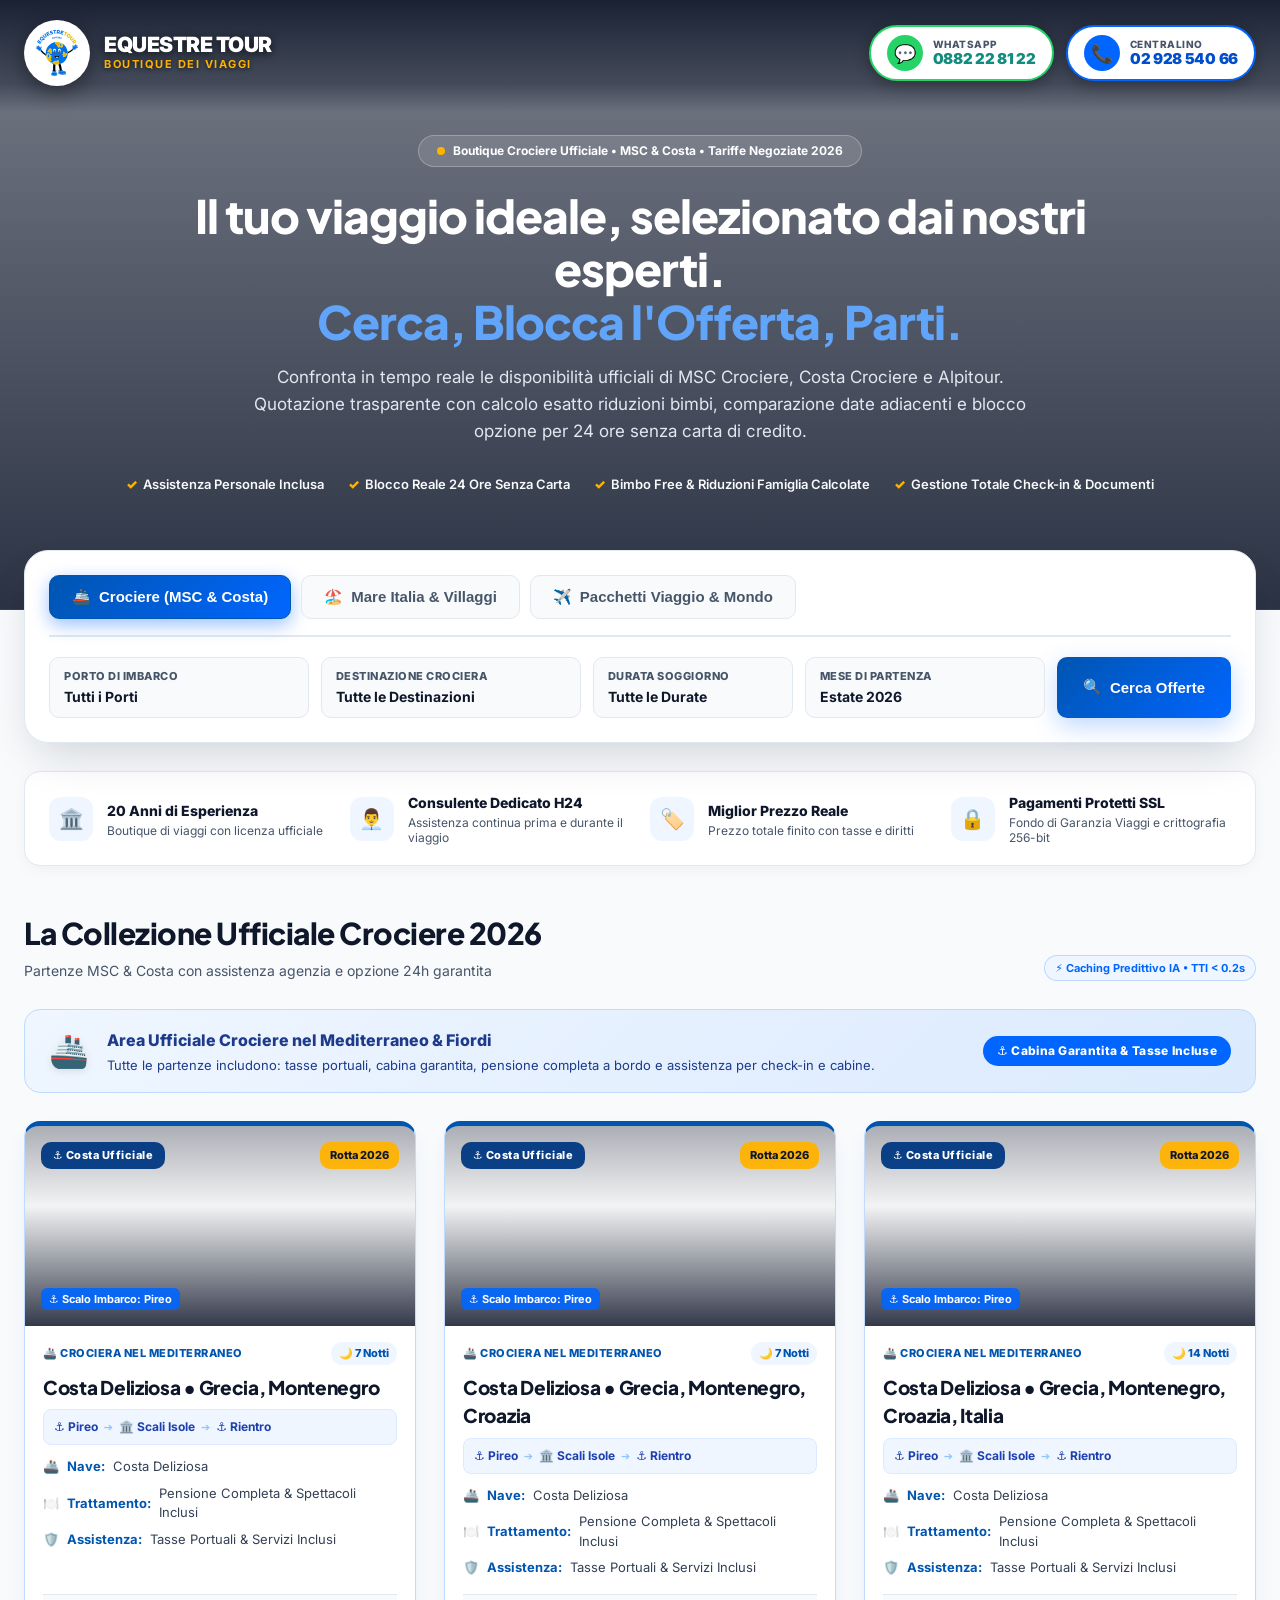
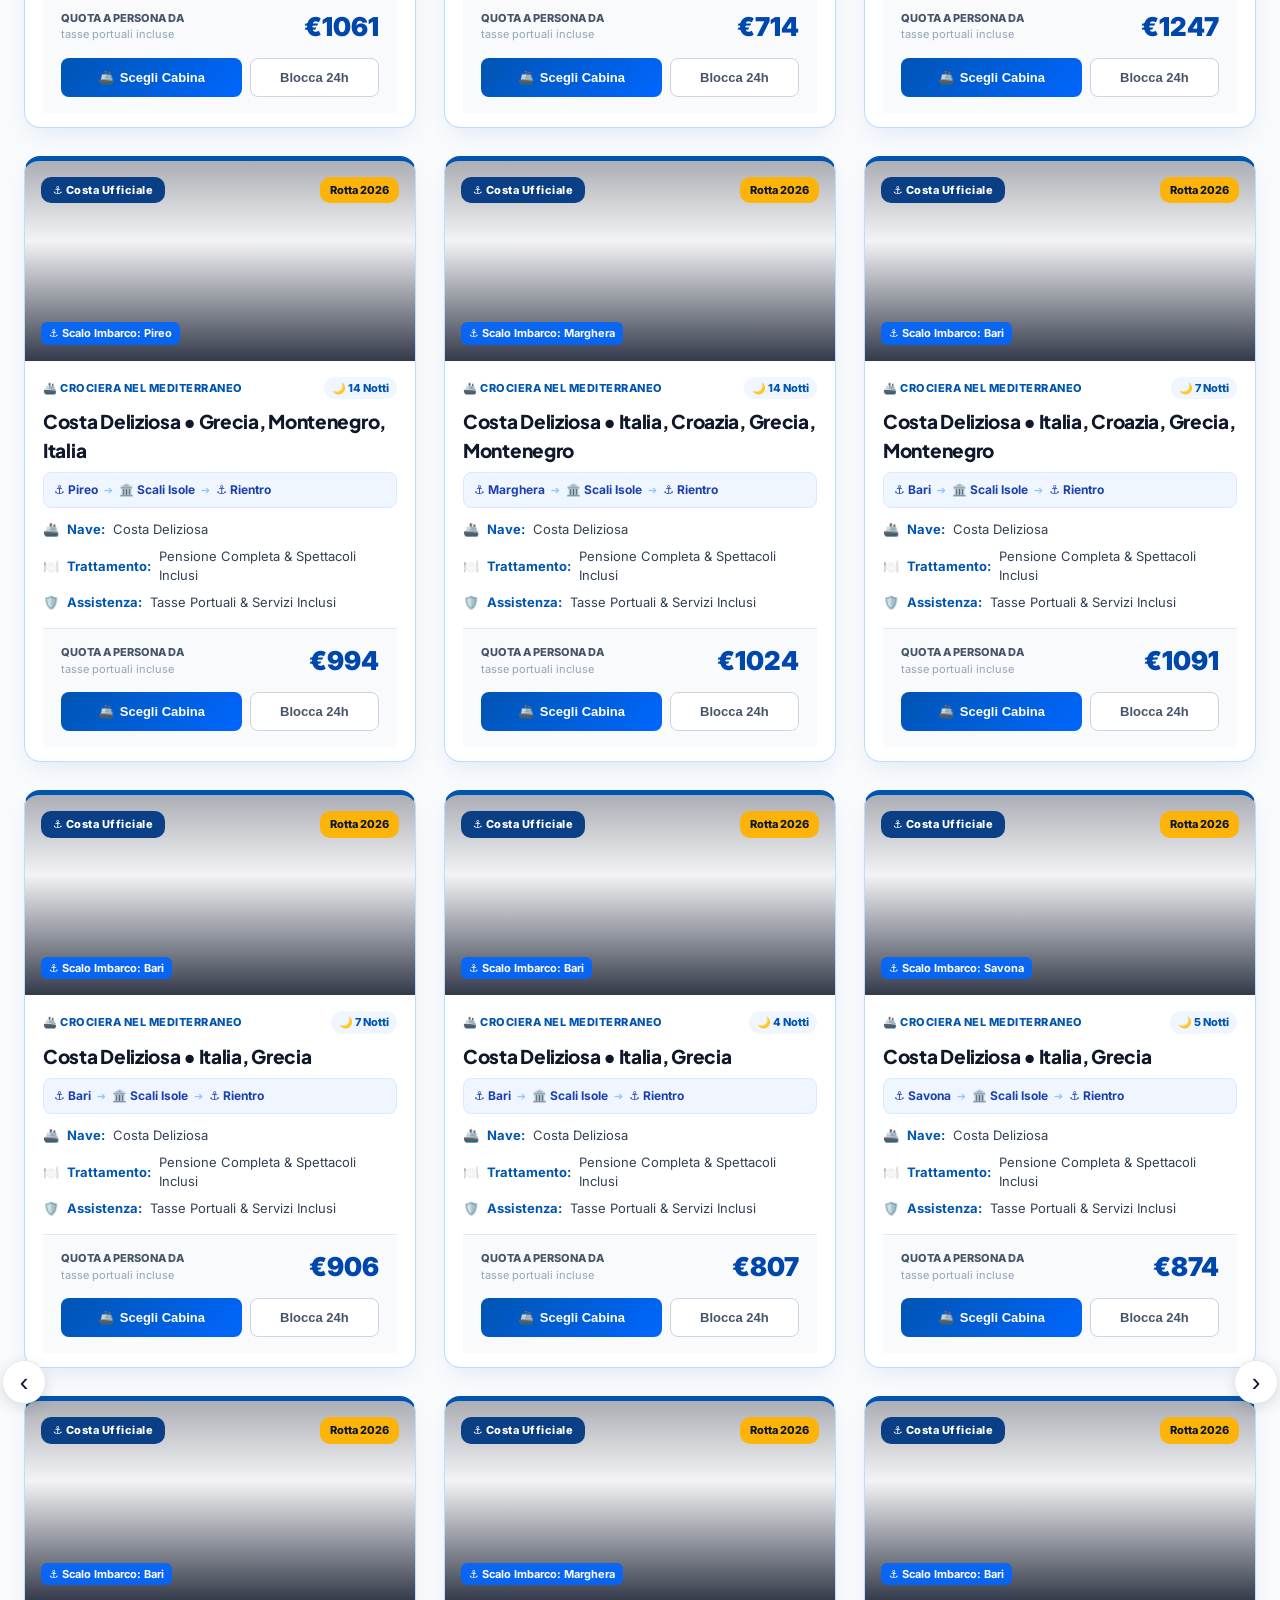
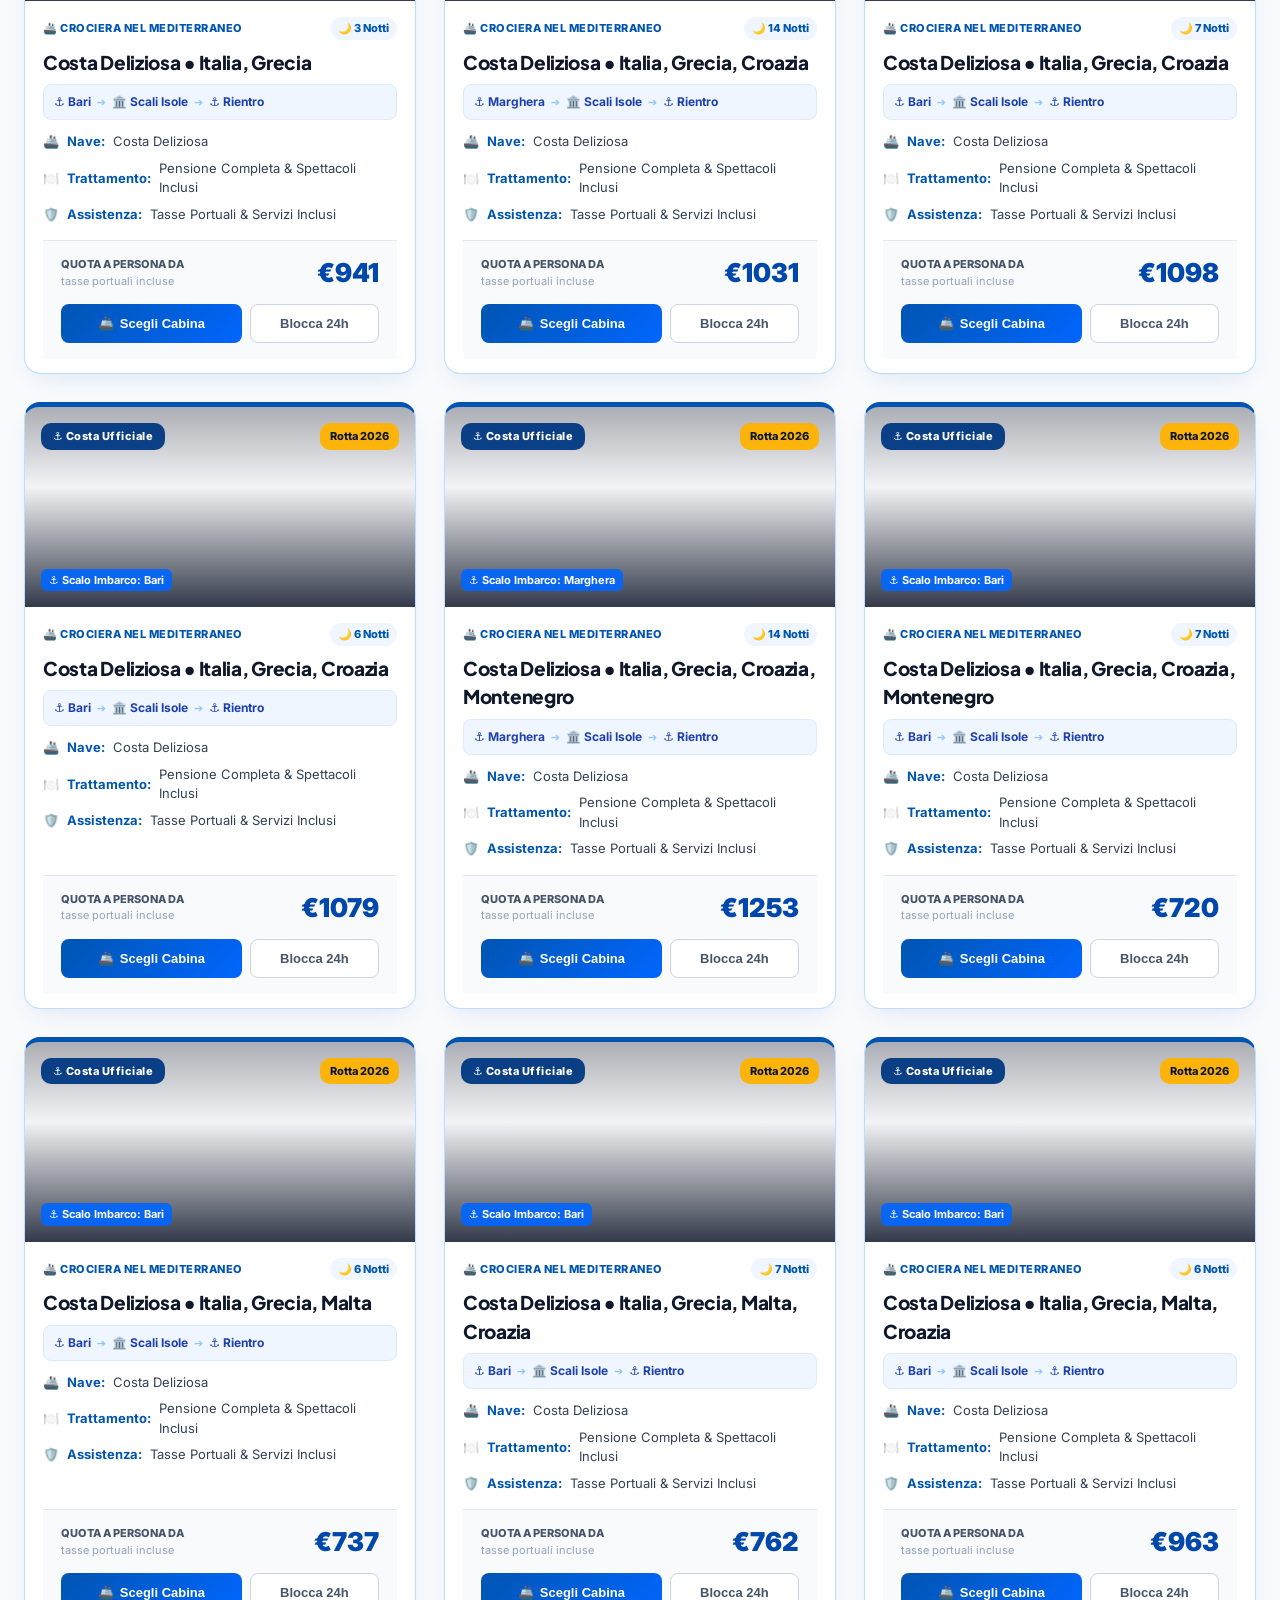
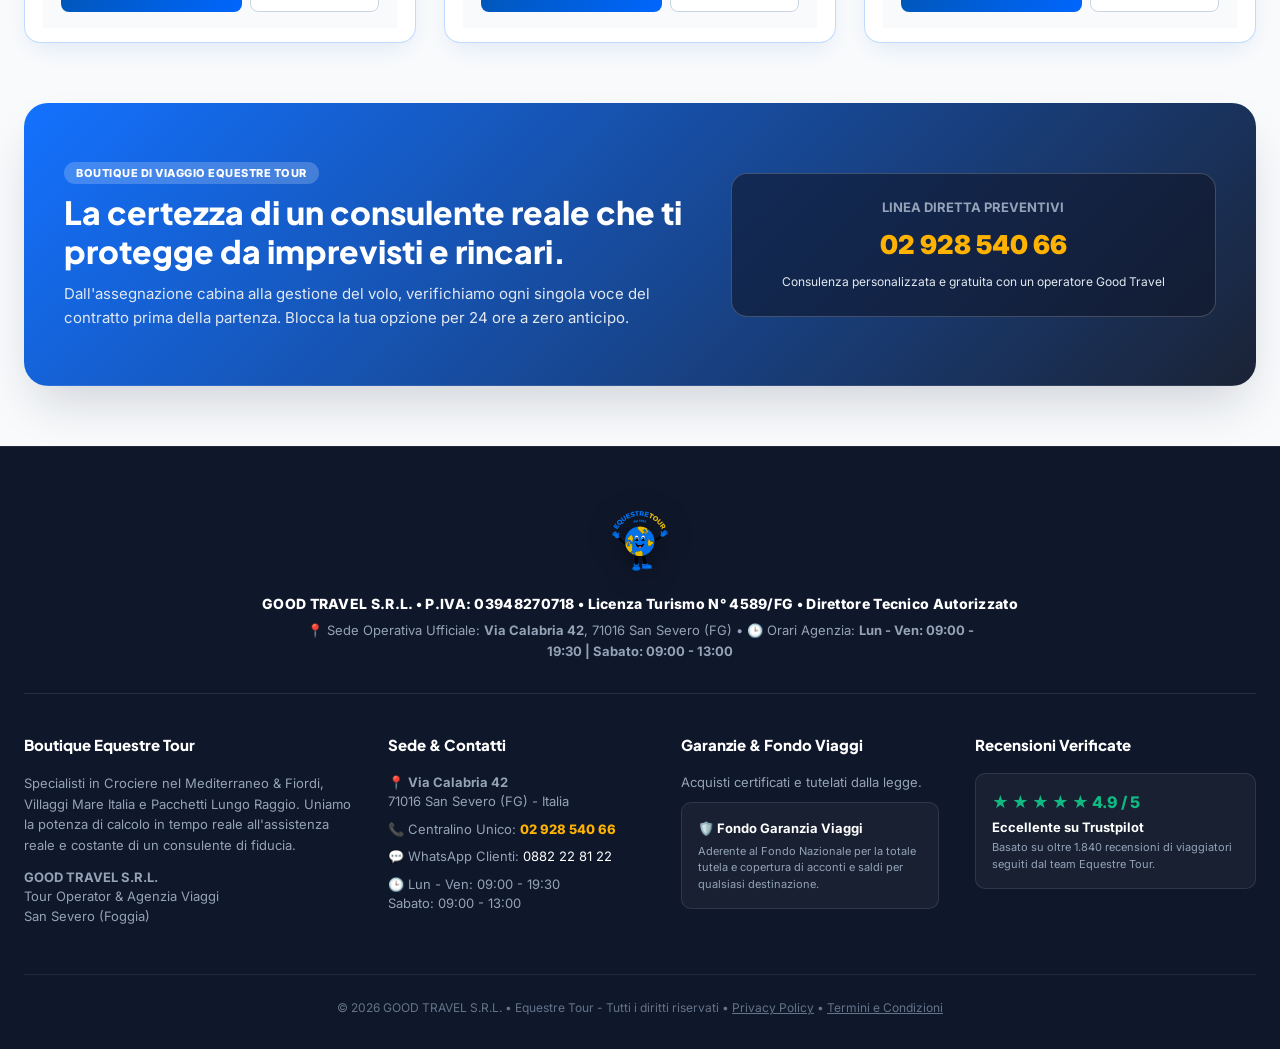
==== commit a9673c27: "Layout strutturalmente differenziati: Mare Italia stile OTA con ribbon Best Seller, stelle, date, fa" ====
--- a/home-cro.html
+++ b/home-cro.html
@@ -409,6 +409,455 @@
       font-weight: 800;
       white-space: nowrap;
       letter-spacing: 0.3px;
+    }
+
+    
+    /* ========================================================
+       3 LAYOUT STRUTTURALMENTE DIVERSI ED IN PERFETTA ARMONIA
+       ======================================================== */
+
+    .showcase-carousel-wrapper {
+      position: relative;
+    }
+    .carousel-nav-btn {
+      position: absolute;
+      top: 50%;
+      transform: translateY(-50%);
+      width: 44px;
+      height: 44px;
+      border-radius: 50%;
+      background: #FFFFFF;
+      border: 1.5px solid var(--border-soft);
+      box-shadow: 0 4px 14px rgba(0, 0, 0, 0.12);
+      display: flex;
+      align-items: center;
+      justify-content: center;
+      font-size: 26px;
+      color: var(--text-main);
+      cursor: pointer;
+      z-index: 30;
+      transition: all 0.2s ease;
+    }
+    .carousel-nav-btn:hover {
+      background: var(--primary-blue-light);
+      color: var(--primary-blue);
+      border-color: var(--primary-blue);
+      box-shadow: 0 6px 20px rgba(0, 0, 0, 0.18);
+    }
+    .carousel-nav-btn.prev-btn { left: -22px; }
+    .carousel-nav-btn.next-btn { right: -22px; }
+
+    @media (max-width: 1024px) {
+      .carousel-nav-btn { display: none; }
+    }
+
+    /* --------------------------------------------------------
+       1. STRUTTURA CARD CROCIERE: NAUTICO & ROTTE MARITTIME
+       -------------------------------------------------------- */
+    .card-style-crociere {
+      background: #FFFFFF;
+      border-radius: 14px;
+      border: 1.5px solid #BFDBFE;
+      box-shadow: 0 4px 18px rgba(0, 85, 177, 0.08);
+      overflow: hidden;
+      display: flex;
+      flex-direction: column;
+      position: relative;
+      transition: transform 0.25s ease, box-shadow 0.25s ease;
+    }
+    .card-style-crociere:hover {
+      transform: translateY(-5px);
+      box-shadow: 0 16px 32px rgba(0, 102, 255, 0.18);
+      border-color: #0066FF;
+    }
+    .crociera-card-body {
+      padding: 16px 18px 14px 18px;
+      display: flex;
+      flex-direction: column;
+      flex: 1;
+    }
+    .nautical-route-timeline {
+      display: flex;
+      align-items: center;
+      gap: 6px;
+      background: #EFF6FF;
+      border: 1px solid #DBEAFE;
+      border-radius: 8px;
+      padding: 8px 10px;
+      margin-bottom: 12px;
+      font-size: 12px;
+      color: #1E40AF;
+      font-weight: 700;
+      overflow-x: auto;
+      white-space: nowrap;
+    }
+    .route-node {
+      display: flex;
+      align-items: center;
+      gap: 4px;
+    }
+    .route-arrow {
+      color: #93C5FD;
+      font-size: 11px;
+    }
+    .crociera-specs {
+      display: flex;
+      flex-direction: column;
+      gap: 7px;
+      font-size: 13px;
+      color: #334155;
+      margin-bottom: 16px;
+    }
+    .crociera-spec-line {
+      display: flex;
+      align-items: center;
+      gap: 8px;
+    }
+    .crociera-spec-line strong {
+      color: #0055B1;
+    }
+    .crociera-price-bar {
+      background: #F8FAFC;
+      border-top: 1px solid #E2E8F0;
+      padding: 12px 18px;
+      display: flex;
+      align-items: center;
+      justify-content: space-between;
+      margin-top: auto;
+    }
+    .crociera-actions-row {
+      display: grid;
+      grid-template-columns: 1.4fr 1fr;
+      gap: 8px;
+      padding: 0 18px 16px 18px;
+      background: #F8FAFC;
+    }
+    .btn-crociera-primary {
+      background: linear-gradient(135deg, #0055B1 0%, #0066FF 100%);
+      color: #FFFFFF;
+      font-size: 13px;
+      font-weight: 800;
+      padding: 11px 10px;
+      border-radius: 8px;
+      border: none;
+      cursor: pointer;
+      display: flex;
+      align-items: center;
+      justify-content: center;
+      gap: 6px;
+      transition: all 0.2s;
+    }
+    .btn-crociera-primary:hover {
+      background: #004ECC;
+    }
+    .btn-crociera-lock {
+      background: #FFFFFF;
+      border: 1.5px solid #CBD5E1;
+      color: #475569;
+      font-size: 13px;
+      font-weight: 700;
+      padding: 11px 8px;
+      border-radius: 8px;
+      cursor: pointer;
+      transition: all 0.2s;
+    }
+    .btn-crociera-lock:hover {
+      border-color: #0066FF;
+      color: #0066FF;
+    }
+
+    /* --------------------------------------------------------
+       2. STRUTTURA CARD MARE ITALIA: RESORT & OTA (COME SCREENSHOT)
+       -------------------------------------------------------- */
+    .card-style-mare {
+      background: #FFFFFF;
+      border-radius: 14px;
+      border: 1px solid #E2E8F0;
+      box-shadow: 0 4px 18px rgba(0, 0, 0, 0.06);
+      overflow: hidden;
+      display: flex;
+      flex-direction: column;
+      position: relative;
+      transition: transform 0.25s ease, box-shadow 0.25s ease;
+    }
+    .card-style-mare:hover {
+      transform: translateY(-5px);
+      box-shadow: 0 16px 32px rgba(15, 23, 42, 0.12);
+      border-color: #CBD5E1;
+    }
+
+    /* Ribbon BEST SELLER pendente dall'alto con spacco */
+    .ribbon-bestseller {
+      position: absolute;
+      top: 0;
+      left: 14px;
+      background: #FACC15;
+      color: #0F172A;
+      font-size: 10px;
+      font-weight: 900;
+      padding: 6px 8px 10px 8px;
+      text-align: center;
+      line-height: 1.1;
+      text-transform: uppercase;
+      z-index: 10;
+      box-shadow: 0 4px 10px rgba(0,0,0,0.2);
+      clip-path: polygon(0 0, 100% 0, 100% 85%, 50% 100%, 0 85%);
+      letter-spacing: 0.5px;
+    }
+    .ribbon-bestseller-icon {
+      font-size: 14px;
+      display: block;
+      margin-bottom: 2px;
+    }
+
+    /* Slider dots bianchi centrati in basso sulla foto */
+    .photo-slider-dots {
+      position: absolute;
+      bottom: 10px;
+      left: 50%;
+      transform: translateX(-50%);
+      display: flex;
+      gap: 6px;
+      z-index: 5;
+    }
+    .photo-slider-dot {
+      width: 6px;
+      height: 6px;
+      border-radius: 50%;
+      background: rgba(255, 255, 255, 0.6);
+    }
+    .photo-slider-dot.active {
+      background: #FFFFFF;
+      width: 14px;
+      border-radius: 3px;
+    }
+
+    /* Mare Card Body */
+    .mare-card-body {
+      padding: 16px 18px 0 18px;
+      display: flex;
+      flex-direction: column;
+      flex: 1;
+    }
+    .mare-meta-top {
+      display: flex;
+      align-items: center;
+      gap: 8px;
+      margin-bottom: 6px;
+    }
+    .mare-stars {
+      font-size: 13px;
+      font-weight: 700;
+      color: #334155;
+    }
+    .mare-badge-exclusive {
+      background: #FEF08A;
+      color: #854D0E;
+      font-size: 10px;
+      font-weight: 900;
+      padding: 2px 7px;
+      border-radius: 4px;
+      letter-spacing: 0.5px;
+      text-transform: uppercase;
+    }
+    .mare-title-row {
+      display: flex;
+      align-items: flex-start;
+      justify-content: space-between;
+      gap: 8px;
+      margin-bottom: 4px;
+    }
+    .mare-hotel-title {
+      font-size: 17px;
+      font-weight: 800;
+      color: #0F172A;
+      line-height: 1.25;
+      margin: 0;
+    }
+    .mare-heart-btn {
+      background: transparent;
+      border: none;
+      cursor: pointer;
+      font-size: 20px;
+      color: #94A3B8;
+      line-height: 1;
+      padding: 0;
+      transition: color 0.15s, transform 0.15s;
+    }
+    .mare-heart-btn:hover {
+      color: #EF4444;
+      transform: scale(1.15);
+    }
+    .mare-heart-btn.liked {
+      color: #EF4444;
+    }
+    .mare-location-subtitle {
+      font-size: 13px;
+      color: #64748B;
+      margin-bottom: 12px;
+    }
+    .mare-specs-box {
+      display: flex;
+      flex-direction: column;
+      gap: 7px;
+      font-size: 13px;
+      color: #334155;
+      margin-bottom: 16px;
+    }
+    .mare-spec-line {
+      display: flex;
+      align-items: center;
+      gap: 8px;
+    }
+    .mare-spec-line strong {
+      color: #006568;
+    }
+
+    /* Mare Bottom Pricing Bar: fascia chiara con totale e quota persona */
+    .mare-price-bar {
+      background: #EDF7F6;
+      border-top: 1px solid #D1EBE8;
+      padding: 12px 18px;
+      display: flex;
+      align-items: flex-end;
+      justify-content: space-between;
+      margin-top: auto;
+    }
+    .mare-total-price {
+      font-size: 13px;
+      color: #64748B;
+      font-weight: 600;
+    }
+    .mare-person-price {
+      text-align: right;
+    }
+    .mare-person-val {
+      font-size: 24px;
+      font-weight: 900;
+      color: #006568;
+      letter-spacing: -0.5px;
+    }
+    .mare-person-unit {
+      font-size: 12px;
+      color: #64748B;
+      font-weight: 500;
+    }
+    .mare-info-icon {
+      font-size: 12px;
+      color: #64748B;
+      margin-left: 2px;
+    }
+
+    /* Mare Full Width Button CONTINUA */
+    .btn-mare-continua {
+      display: block;
+      width: 100%;
+      background: #006568;
+      color: #FFFFFF;
+      font-size: 14px;
+      font-weight: 900;
+      letter-spacing: 0.5px;
+      text-transform: uppercase;
+      text-align: center;
+      padding: 14px;
+      border: none;
+      cursor: pointer;
+      transition: background 0.2s;
+    }
+    .btn-mare-continua:hover {
+      background: #004D50;
+    }
+
+    /* --------------------------------------------------------
+       3. STRUTTURA CARD PACCHETTI: TICKET BOARDING PASS
+       -------------------------------------------------------- */
+    .card-style-pacchetti {
+      background: #FFFFFF;
+      border-radius: 14px;
+      border: 1.5px solid #C7D2FE;
+      box-shadow: 0 4px 18px rgba(79, 70, 229, 0.08);
+      overflow: hidden;
+      display: flex;
+      flex-direction: column;
+      position: relative;
+      transition: transform 0.25s ease, box-shadow 0.25s ease;
+    }
+    .card-style-pacchetti:hover {
+      transform: translateY(-5px);
+      box-shadow: 0 16px 32px rgba(79, 70, 229, 0.18);
+      border-color: #6366F1;
+    }
+    /* Ticket Flight Strip stile carta d'imbarco */
+    .flight-ticket-strip {
+      background: #312E81;
+      color: #FFFFFF;
+      padding: 9px 14px;
+      display: flex;
+      align-items: center;
+      justify-content: space-between;
+      font-size: 12px;
+      font-weight: 700;
+      letter-spacing: 0.3px;
+    }
+    .flight-strip-nodes {
+      display: flex;
+      align-items: center;
+      gap: 6px;
+    }
+    .flight-strip-baggage {
+      background: rgba(255, 255, 255, 0.2);
+      padding: 2px 7px;
+      border-radius: 4px;
+      font-size: 11px;
+    }
+    .pacchetti-card-body {
+      padding: 16px 18px 0 18px;
+      display: flex;
+      flex-direction: column;
+      flex: 1;
+    }
+    .pacchetti-specs {
+      display: flex;
+      flex-direction: column;
+      gap: 7px;
+      font-size: 13px;
+      color: #334155;
+      margin-bottom: 16px;
+    }
+    .pacchetti-spec-line {
+      display: flex;
+      align-items: center;
+      gap: 8px;
+    }
+    .pacchetti-spec-line strong {
+      color: #4338CA;
+    }
+    .pacchetti-price-bar {
+      background: #EEF2FF;
+      border-top: 1px solid #E0E7FF;
+      padding: 12px 18px;
+      display: flex;
+      align-items: flex-end;
+      justify-content: space-between;
+      margin-top: auto;
+    }
+    .btn-pacchetti-prenota {
+      display: block;
+      width: 100%;
+      background: linear-gradient(135deg, #4F46E5 0%, #7C3AED 100%);
+      color: #FFFFFF;
+      font-size: 14px;
+      font-weight: 900;
+      letter-spacing: 0.5px;
+      text-transform: uppercase;
+      text-align: center;
+      padding: 14px;
+      border: none;
+      cursor: pointer;
+      transition: opacity 0.2s;
+    }
+    .btn-pacchetti-prenota:hover {
+      opacity: 0.92;
     }
 
     /* Temi Spotlight */
@@ -1946,8 +2395,13 @@
       </div>
     </div>
 
-    <div class="showcase-grid" id="cards-container">
-      <!-- Generato dinamicamente -->
+    <!-- CAROUSEL WRAPPER CON FRECCE NAVIGAZIONE -->
+    <div class="showcase-carousel-wrapper">
+      <button type="button" class="carousel-nav-btn prev-btn" onclick="scrollCarousel(-1)" aria-label="Precedente">‹</button>
+      <div class="showcase-grid" id="cards-container">
+        <!-- Generato dinamicamente -->
+      </div>
+      <button type="button" class="carousel-nav-btn next-btn" onclick="scrollCarousel(1)" aria-label="Successivo">›</button>
     </div>
   </section>
 
@@ -2529,6 +2983,25 @@
       }
     }
 
+    
+    // SCROLL CAROUSEL
+    function scrollCarousel(dir) {
+      const container = document.getElementById('cards-container');
+      if (!container) return;
+      container.scrollBy({ left: dir * 360, behavior: 'smooth' });
+    }
+
+    // TOGGLE WISHLIST HEART
+    function toggleHeart(btn, event) {
+      if (event) event.stopPropagation();
+      btn.classList.toggle('liked');
+      if (btn.classList.contains('liked')) {
+        btn.textContent = '❤️';
+      } else {
+        btn.textContent = '♡';
+      }
+    }
+
     function renderCards(items) {
       const container = document.getElementById('cards-container');
       if (!container) return;
@@ -2539,7 +3012,7 @@
             <div style="font-size:40px; margin-bottom:12px;">🔍</div>
             <h3 style="font-size:20px; font-weight:800; margin-bottom:8px;">Nessuna proposta trovata con i filtri attuali</h3>
             <p style="color:var(--text-muted); font-size:14px; max-width:480px; margin:0 auto 16px auto;">
-              Nessun problema: il nostro centro prenotazioni ha accesso a migliaia di combinazioni in tempo reale.
+              Nessun problema: il nostro centro prenotazioni ha accesso diretto all'inventario completo.
             </p>
             <button type="button" class="btn-search-trigger" style="display:inline-block; max-width:240px;" onclick="selectAllFilter('port', true); selectAllFilter('dest', true); applyFilters();">
               Ripristina Tutte le Proposte
@@ -2550,168 +3023,191 @@
       }
 
       const displayList = items.slice(0, 18);
-      container.innerHTML = displayList.map(item => {
+      container.innerHTML = displayList.map((item, idx) => {
         const originList = (item.ports || item.airports || []).slice(0, 3).join(', ');
 
-        // === 1. CARD PER CROCIERE ===
+        // ==========================================================
+        // 1. CROCIERE: STRUTTURA NAUTICA CON ROTTE, TIMELINE E CABINE
+        // ==========================================================
         if (currentMacroTab === 'crociere') {
+          const portsArr = item.ports || ['Pireo'];
           return `
             <div class="boutique-card card-style-crociere" onmouseenter="AIPredictiveCache.warmupOffer('${item.id}')">
-              <div>
-                <div class="card-photo-wrapper" style="background-image: url('${item.image}');">
-                  <div class="card-top-badges">
-                    <span class="badge-nautico">⚓ ${item.company || 'Costa'} Ufficiale</span>
-                    <span class="badge-accent-crociera">Rotta 2026</span>
+              <div class="card-photo-wrapper" style="background-image: url('${item.image}');">
+                <div class="card-top-badges">
+                  <span class="badge-nautico">⚓ ${item.company || 'Costa'} Ufficiale</span>
+                  <span class="badge-accent-crociera">Rotta 2026</span>
+                </div>
+                <div class="card-bottom-tags">
+                  <span class="pill-departure-code">⚓ Scalo Imbarco: ${portsArr[0] || 'Principale'}</span>
+                </div>
+              </div>
+
+              <div class="crociera-card-body">
+                <div class="card-category-indicator category-crociere">
+                  <span>🚢 Crociera nel Mediterraneo</span>
+                  <span class="dur-pill">🌙 ${item.dur} Notti</span>
+                </div>
+                <h3 class="card-ship-title" style="margin-bottom:8px;">${item.title || item.ship}</h3>
+                
+                <!-- TIMELINE ROTTA NAUTICA -->
+                <div class="nautical-route-timeline">
+                  <span class="route-node">⚓ ${portsArr[0] || 'Imbarco'}</span>
+                  <span class="route-arrow">➔</span>
+                  <span class="route-node">🏛️ Scali Isole</span>
+                  <span class="route-arrow">➔</span>
+                  <span class="route-node">⚓ Rientro</span>
+                </div>
+
+                <div class="crociera-specs">
+                  <div class="crociera-spec-line"><span>🚢</span> <strong>Nave:</strong> ${item.ship || 'Classe Premium'}</div>
+                  <div class="crociera-spec-line"><span>🍽️</span> <strong>Trattamento:</strong> Pensione Completa & Spettacoli Inclusi</div>
+                  <div class="crociera-spec-line"><span>🛡️</span> <strong>Assistenza:</strong> Tasse Portuali & Servizi Inclusi</div>
+                </div>
+
+                <div class="crociera-price-bar">
+                  <div>
+                    <div class="price-sub-label">Quota a Persona da</div>
+                    <span class="price-note">tasse portuali incluse</span>
                   </div>
-                  <div class="card-bottom-tags">
-                    <span class="pill-departure-code">⚓ Scalo d'imbarco: ${originList}</span>
-                  </div>
+                  <div class="val-crociere">€${item.basePrice}</div>
                 </div>
 
-                <div class="card-body">
-                  <div>
-                    <div class="card-category-indicator category-crociere">
-                      <span>🚢 Crociera Mediterraneo</span>
-                      <span class="dur-pill">🌙 ${item.dur} Notti</span>
-                    </div>
-                    <h3 class="card-ship-title">${item.title || item.ship}</h3>
-                    <p class="card-destination-desc">🗺️ ${item.dest || item.region}</p>
-                    
-                    <div class="card-agency-perks perks-crociere">
-                      <div class="agency-perk-row"><span>⚓</span> <strong>Imbarco:</strong> ${originList || 'Principali porti'}</div>
-                      <div class="agency-perk-row"><span>🍽️</span> <strong>Trattamento:</strong> Pensione Completa & Spettacoli</div>
-                      <div class="agency-perk-row"><span>🛡️</span> <strong>Garanzia:</strong> Tasse Portuali & Assistenza Incluse</div>
-                    </div>
-                  </div>
-
-                  <div>
-                    <div class="card-pricing-block">
-                      <div>
-                        <div class="price-sub-label">A Partire Da</div>
-                        <span class="price-note">a persona • Tasse portuali incluse</span>
-                      </div>
-                      <div class="price-main-val val-crociere">€${item.basePrice}</div>
-                    </div>
-
-                    <div class="card-action-buttons">
-                      <button type="button" class="btn-card-personalize btn-action-crociere" onclick="openOfferModal('${item.id}')">
-                        <span>🚢</span> Scegli Cabina & Data
-                      </button>
-                      <button type="button" class="btn-card-lock" onclick="quickLock('${item.id}')">
-                        Blocca 24h a €0
-                      </button>
-                    </div>
-                  </div>
+                <div class="crociera-actions-row">
+                  <button type="button" class="btn-crociera-primary" onclick="openOfferModal('${item.id}')">
+                    <span>🚢</span> Scegli Cabina
+                  </button>
+                  <button type="button" class="btn-crociera-lock" onclick="quickLock('${item.id}')">
+                    Blocca 24h
+                  </button>
                 </div>
               </div>
             </div>
           `;
         }
 
-        // === 2. CARD PER MARE ITALIA ===
+        // ==========================================================
+        // 2. MARE ITALIA: STRUTTURA HOTEL/RESORT OTA (COME SCREENSHOT)
+        // ==========================================================
         if (currentMacroTab === 'mare_italia') {
+          const dateStr = item.dates && item.dates[0] ? item.dates[0] : '15 Giu 2026';
+          const calcTotal = item.basePrice * 2; // Simula totale soggiorno 2 adulti
           return `
             <div class="boutique-card card-style-mare" onmouseenter="AIPredictiveCache.warmupOffer('${item.id}')">
-              <div>
-                <div class="card-photo-wrapper" style="background-image: url('${item.image}');">
-                  <div class="card-top-badges">
-                    <span class="badge-resort">🏖️ ${item.operator || 'Villaggi Club'}</span>
-                    <span class="badge-bimbo-free">👶 BIMBO FREE 0-12 ANNI</span>
+              <!-- HANGING RIBBON BEST SELLER -->
+              <div class="ribbon-bestseller">
+                <span class="ribbon-bestseller-icon">🎖️</span>
+                BEST<br>SELLER
+              </div>
+
+              <!-- FOTO CON SLIDER DOTS BIANCHI IN BASSO -->
+              <div class="card-photo-wrapper" style="background-image: url('${item.image}'); position:relative;">
+                <div class="photo-slider-dots">
+                  <div class="photo-slider-dot active"></div>
+                  <div class="photo-slider-dot"></div>
+                  <div class="photo-slider-dot"></div>
+                </div>
+              </div>
+
+              <!-- CORPO SCHEDA RESORT -->
+              <div class="mare-card-body">
+                <div class="mare-meta-top">
+                  <span class="mare-stars">Hotel ★★★★</span>
+                  <span class="mare-badge-exclusive">ESCLUSIVA BIMBO FREE</span>
+                </div>
+
+                <div class="mare-title-row">
+                  <h3 class="mare-hotel-title">${item.title}</h3>
+                  <button type="button" class="mare-heart-btn" onclick="toggleHeart(this, event)" title="Aggiungi ai preferiti">♡</button>
+                </div>
+
+                <div class="mare-location-subtitle">${item.dest || item.region}</div>
+
+                <div class="mare-specs-box">
+                  <div class="mare-spec-line">
+                    <span>📅</span>
+                    <span><strong>${dateStr}</strong> (7 Notti)</span>
                   </div>
-                  <div class="card-bottom-tags">
-                    <span class="pill-departure-code">🏖️ ${item.dest || item.region}</span>
+                  <div class="mare-spec-line">
+                    <span>🚢</span>
+                    <span><strong>Miglior prezzo con:</strong> Traghetto + Auto o Volo</span>
                   </div>
                 </div>
 
-                <div class="card-body">
-                  <div>
-                    <div class="card-category-indicator category-mare">
-                      <span>🏖️ Villaggio & Resort</span>
-                      <span class="dur-pill">☀️ 7 Notti Relax</span>
-                    </div>
-                    <h3 class="card-ship-title title-mare">${item.title}</h3>
-                    <p class="card-destination-desc">📍 ${item.dest || item.region}</p>
-                    
-                    <div class="card-agency-perks perks-mare">
-                      <div class="agency-perk-row"><span>🌊</span> <strong>Spiaggia:</strong> Ombrellone & Lettini Inclusi</div>
-                      <div class="agency-perk-row"><span>🍹</span> <strong>Formula:</strong> All-Inclusive & Open Bar Resort</div>
-                      <div class="agency-perk-row"><span>👶</span> <strong>Famiglie:</strong> 1° Bambino 0€ & Mini Club</div>
-                    </div>
+                <!-- FASCIA PREZZO BICOLORE CON TOTALE E PERSONA -->
+                <div class="mare-price-bar">
+                  <div class="mare-total-price">
+                    €${calcTotal}/totale
                   </div>
-
-                  <div>
-                    <div class="card-pricing-block">
-                      <div>
-                        <div class="price-sub-label">A Partire Da</div>
-                        <span class="price-note">a persona • Tessera Club Inclusa</span>
-                      </div>
-                      <div class="price-main-val val-mare">€${item.basePrice}</div>
-                    </div>
-
-                    <div class="card-action-buttons">
-                      <button type="button" class="btn-card-personalize btn-action-mare" onclick="openOfferModal('${item.id}')">
-                        <span>🏖️</span> Preventivo Famiglia
-                      </button>
-                      <button type="button" class="btn-card-lock" onclick="quickLock('${item.id}')">
-                        Blocca 24h a €0
-                      </button>
-                    </div>
+                  <div class="mare-person-price">
+                    <span class="mare-person-val">€ ${item.basePrice}</span>
+                    <span class="mare-person-unit">/ persona</span>
+                    <span class="mare-info-icon" title="Tasse e tessera club incluse">ⓘ</span>
                   </div>
                 </div>
+
+                <!-- BOTTONE CONTINUA A TUTTA LARGHEZZA IN BASSO -->
+                <button type="button" class="btn-mare-continua" onclick="openOfferModal('${item.id}')">
+                  CONTINUA
+                </button>
               </div>
             </div>
           `;
         }
 
-        // === 3. CARD PER PACCHETTI VIAGGIO ===
+        // ==========================================================
+        // 3. PACCHETTI VACANZA: STRUTTURA TICKET & BOARDING PASS
+        // ==========================================================
+        const airCode = (item.airports && item.airports[0]) ? item.airports[0] : 'Milano Malpensa';
         return `
           <div class="boutique-card card-style-pacchetti" onmouseenter="AIPredictiveCache.warmupOffer('${item.id}')">
-            <div>
-              <div class="card-photo-wrapper" style="background-image: url('${item.image}');">
-                <div class="card-top-badges">
-                  <span class="badge-volo">✈️ VOLO + RESORT INCLUSO</span>
-                  <span class="badge-esotico">🌍 ${item.country || 'Mondo'}</span>
+            <!-- STRIP VOLO STILE CARTA D'IMBARCO -->
+            <div class="flight-ticket-strip">
+              <div class="flight-strip-nodes">
+                <span>🛫 ${airCode.split(' ')[0]}</span>
+                <span>➔</span>
+                <span>🌴 ${item.country ? item.country.split('/')[0].trim() : 'Mondo'}</span>
+              </div>
+              <div class="flight-strip-baggage">Bagaglio 23kg Incluso</div>
+            </div>
+
+            <!-- FOTO RESORT INTERNAZIONALE -->
+            <div class="card-photo-wrapper" style="background-image: url('${item.image}');">
+              <div class="card-top-badges">
+                <span class="badge-volo">✈️ VOLO + RESORT INCLUSO</span>
+                <span class="badge-esotico">🌍 5 Stelle</span>
+              </div>
+              <div class="card-bottom-tags">
+                <span class="pill-departure-code">Partenza: ${originList}</span>
+              </div>
+            </div>
+
+            <div class="pacchetti-card-body">
+              <div class="card-category-indicator category-pacchetti">
+                <span>✈️ Grandi Viaggi & Mondo</span>
+                <span class="dur-pill">🌍 ${item.dur} Notti</span>
+              </div>
+
+              <h3 class="card-ship-title title-pacchetti" style="margin-bottom:6px;">${item.title}</h3>
+              <p class="card-destination-desc" style="margin-bottom:12px;">📍 ${item.dest || item.country}</p>
+
+              <div class="pacchetti-specs">
+                <div class="pacchetti-spec-line"><span>🛫</span> <strong>Volo:</strong> Andata e Ritorno con Tasse Incluse</div>
+                <div class="pacchetti-spec-line"><span>🌴</span> <strong>Soggiorno:</strong> Transfer Aeroporto + Resort All-Inclusive</div>
+                <div class="pacchetti-spec-line"><span>🛡️</span> <strong>Protezione:</strong> Polizza Medico-Bagaglio & Annullamento</div>
+              </div>
+
+              <div class="pacchetti-price-bar">
+                <div>
+                  <div class="price-sub-label">Pacchetto Completo da</div>
+                  <span class="price-note">volo + hotel + transfer</span>
                 </div>
-                <div class="card-bottom-tags">
-                  <span class="pill-departure-code">🛫 Voli da: ${originList}</span>
-                </div>
+                <div class="val-pacchetti">€${item.basePrice}</div>
               </div>
 
-              <div class="card-body">
-                <div>
-                  <div class="card-category-indicator category-pacchetti">
-                    <span>✈️ Pacchetto Completo</span>
-                    <span class="dur-pill">🌍 ${item.dur} Notti</span>
-                  </div>
-                  <h3 class="card-ship-title title-pacchetti">${item.title}</h3>
-                  <p class="card-destination-desc">📍 ${item.dest || item.country}</p>
-                  
-                  <div class="card-agency-perks perks-pacchetti">
-                    <div class="agency-perk-row"><span>🛫</span> <strong>Volo & Bagaglio:</strong> Volo a/r + Bagaglio in stiva</div>
-                    <div class="agency-perk-row"><span>🌴</span> <strong>Soggiorno:</strong> Transfer + Resort Selezionato</div>
-                    <div class="agency-perk-row"><span>🛡️</span> <strong>Protezione:</strong> Assicurazione Medico-Bagaglio Inclusa</div>
-                  </div>
-                </div>
-
-                <div>
-                  <div class="card-pricing-block">
-                    <div>
-                      <div class="price-sub-label">Pacchetto Completo Da</div>
-                      <span class="price-note">volo + hotel + tasse incluse</span>
-                    </div>
-                    <div class="price-main-val val-pacchetti">€${item.basePrice}</div>
-                  </div>
-
-                  <div class="card-action-buttons">
-                    <button type="button" class="btn-card-personalize btn-action-pacchetti" onclick="openOfferModal('${item.id}')">
-                      <span>✈️</span> Configura Volo & Hotel
-                    </button>
-                    <button type="button" class="btn-card-lock" onclick="quickLock('${item.id}')">
-                      Blocca 24h a €0
-                    </button>
-                  </div>
-                </div>
-              </div>
+              <button type="button" class="btn-pacchetti-prenota" onclick="openOfferModal('${item.id}')">
+                CONFIGURA PACCHETTO VOLO
+              </button>
             </div>
           </div>
         `;
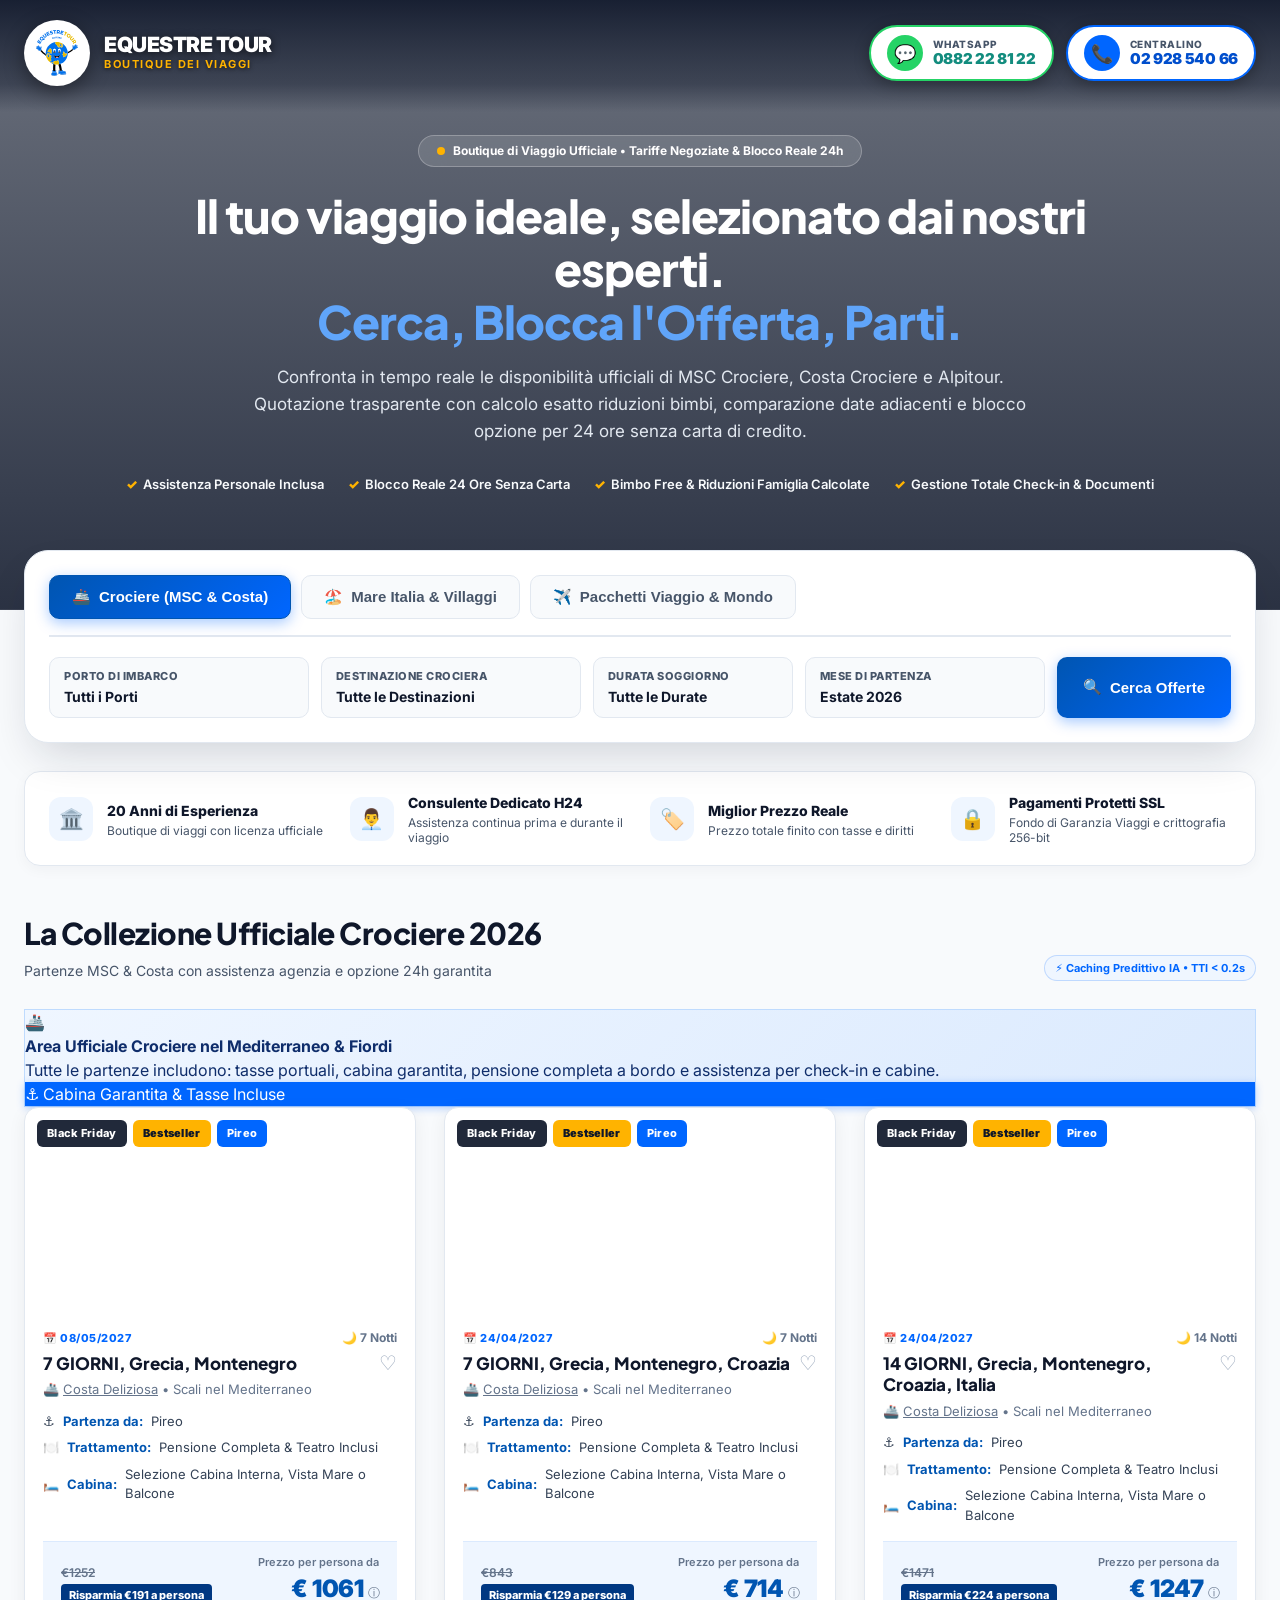
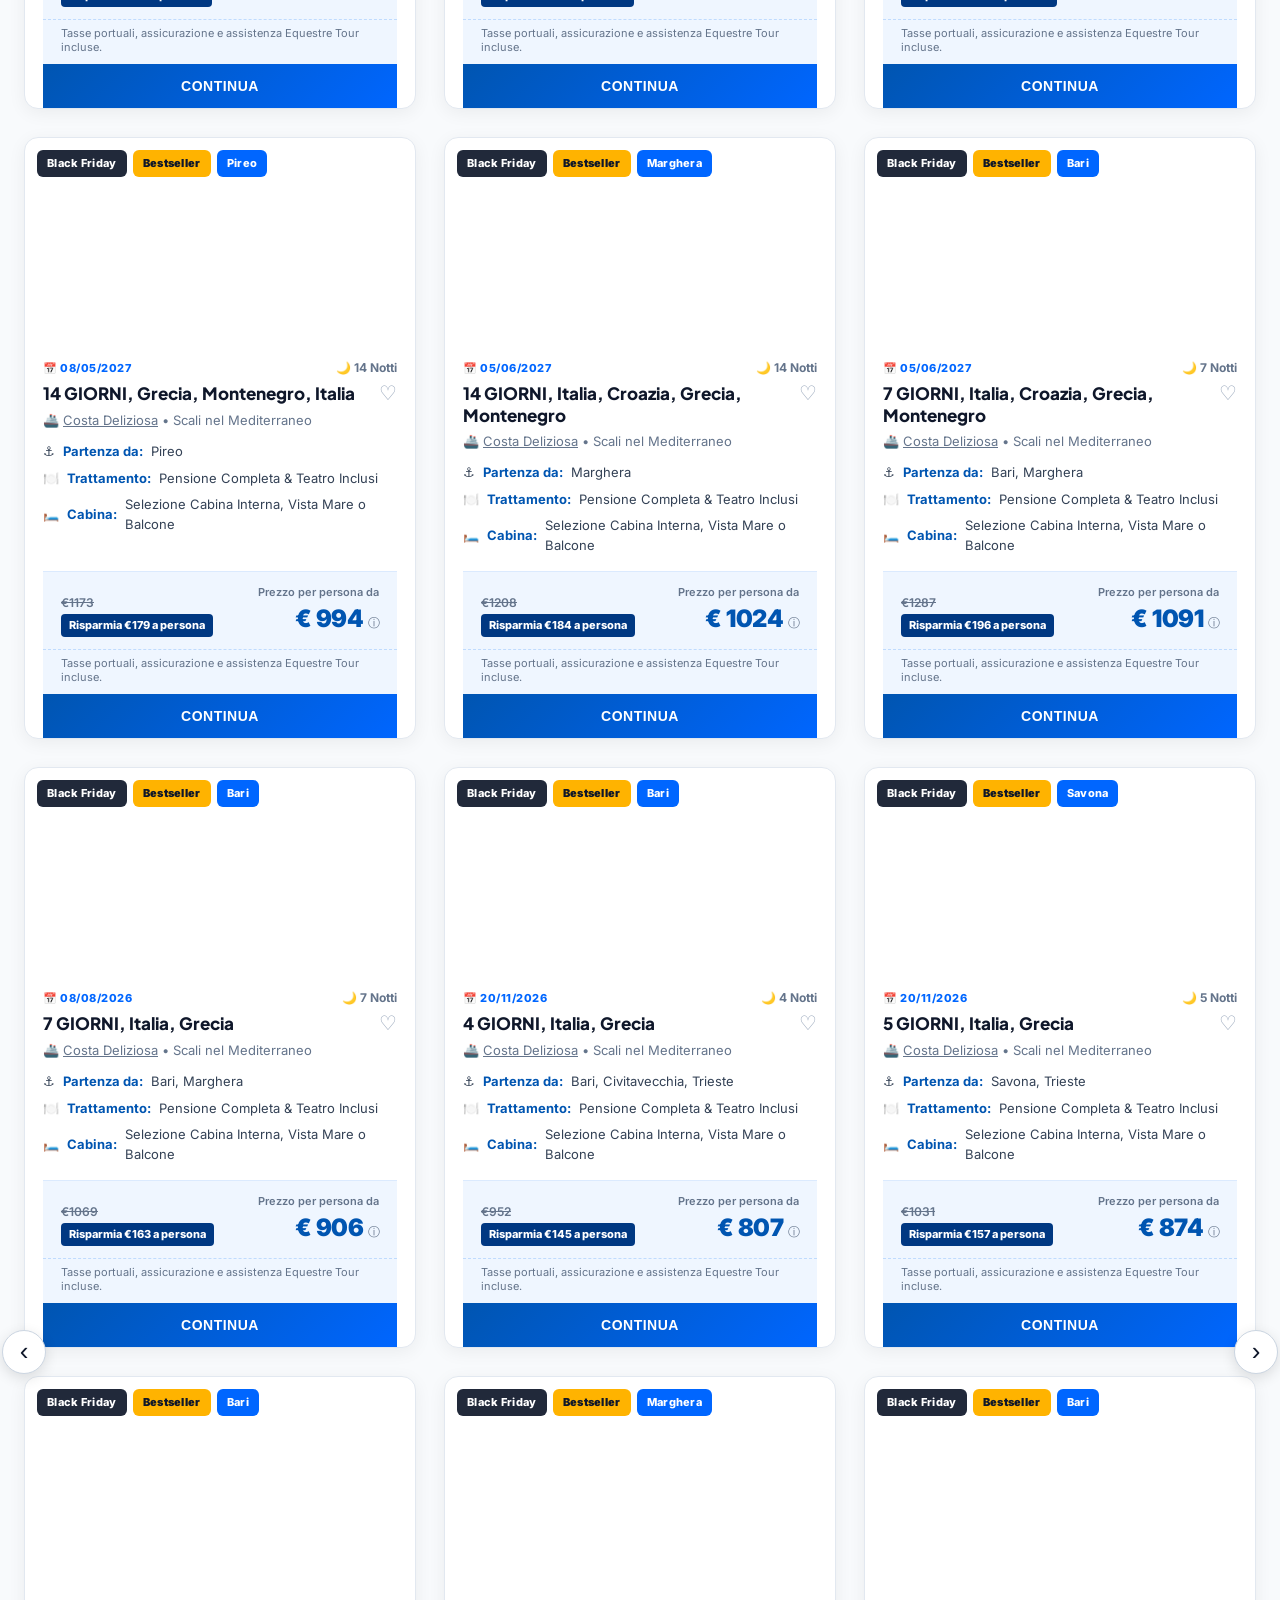
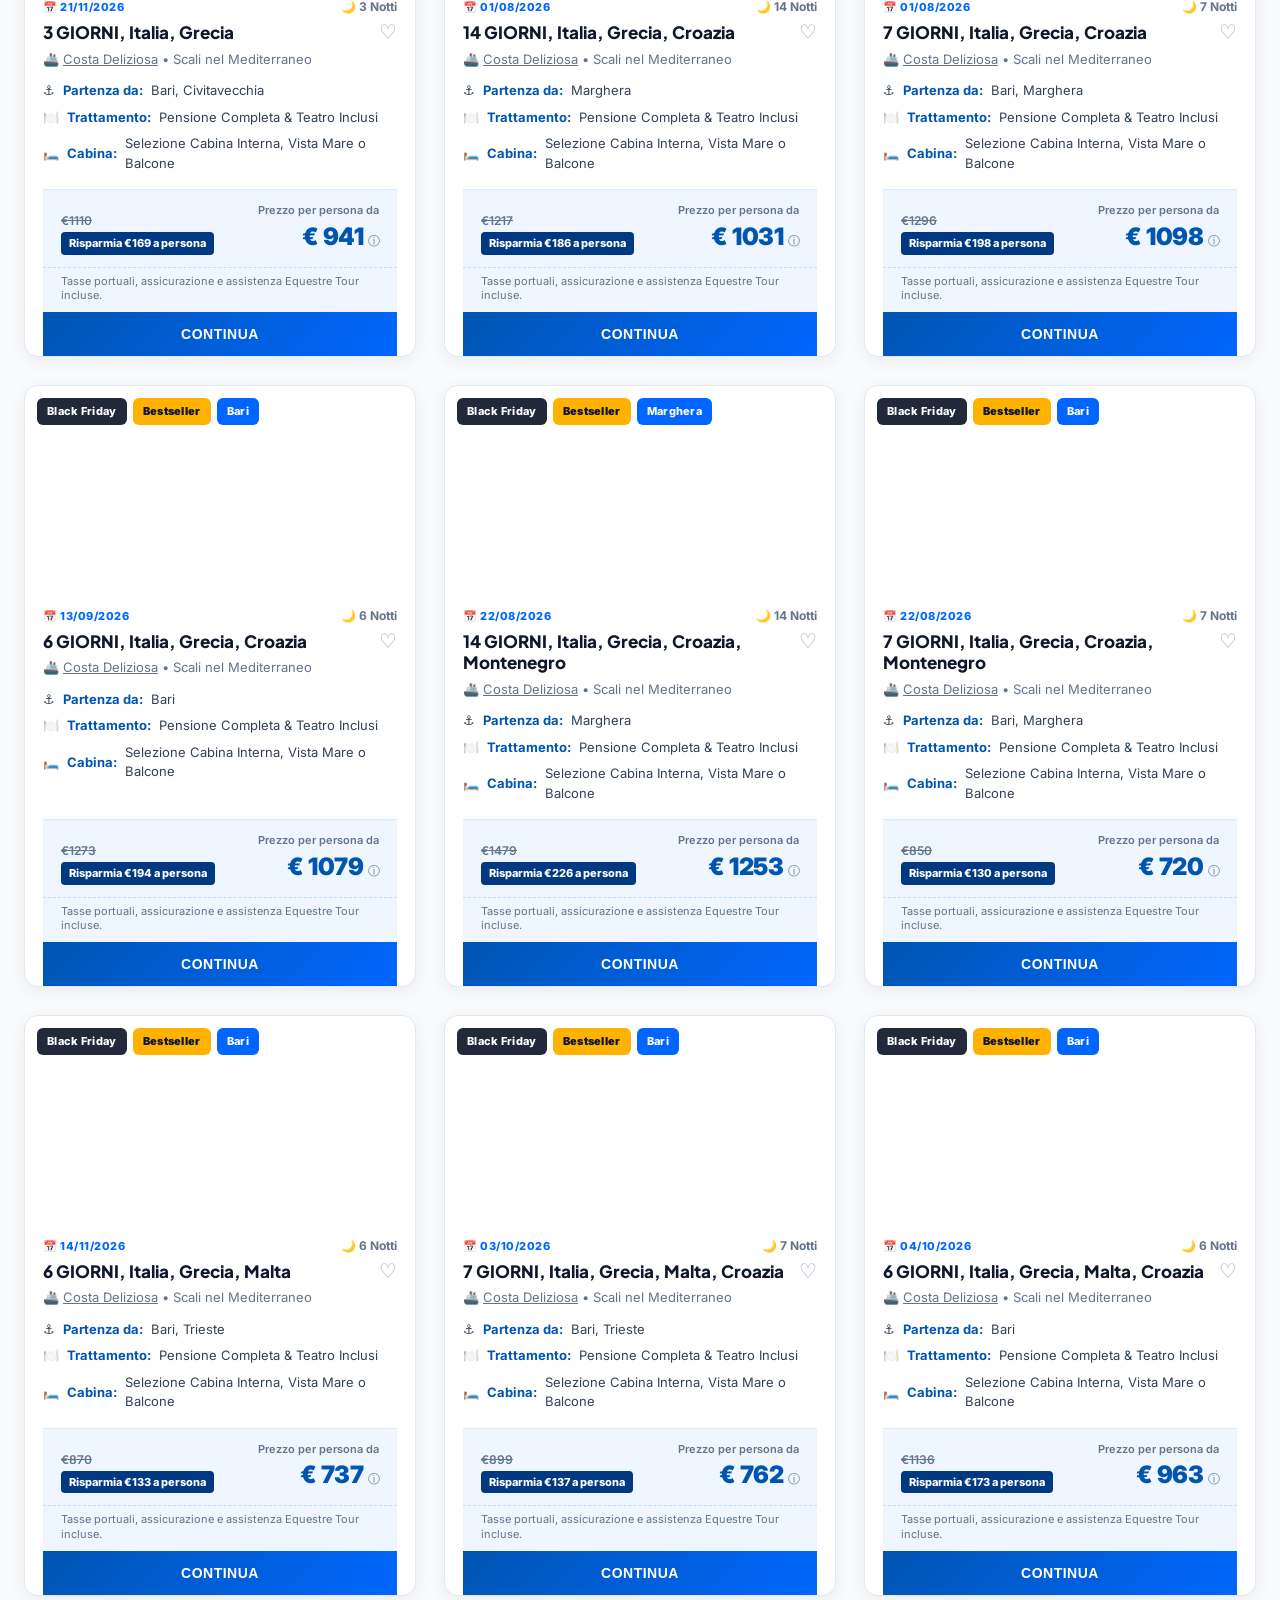
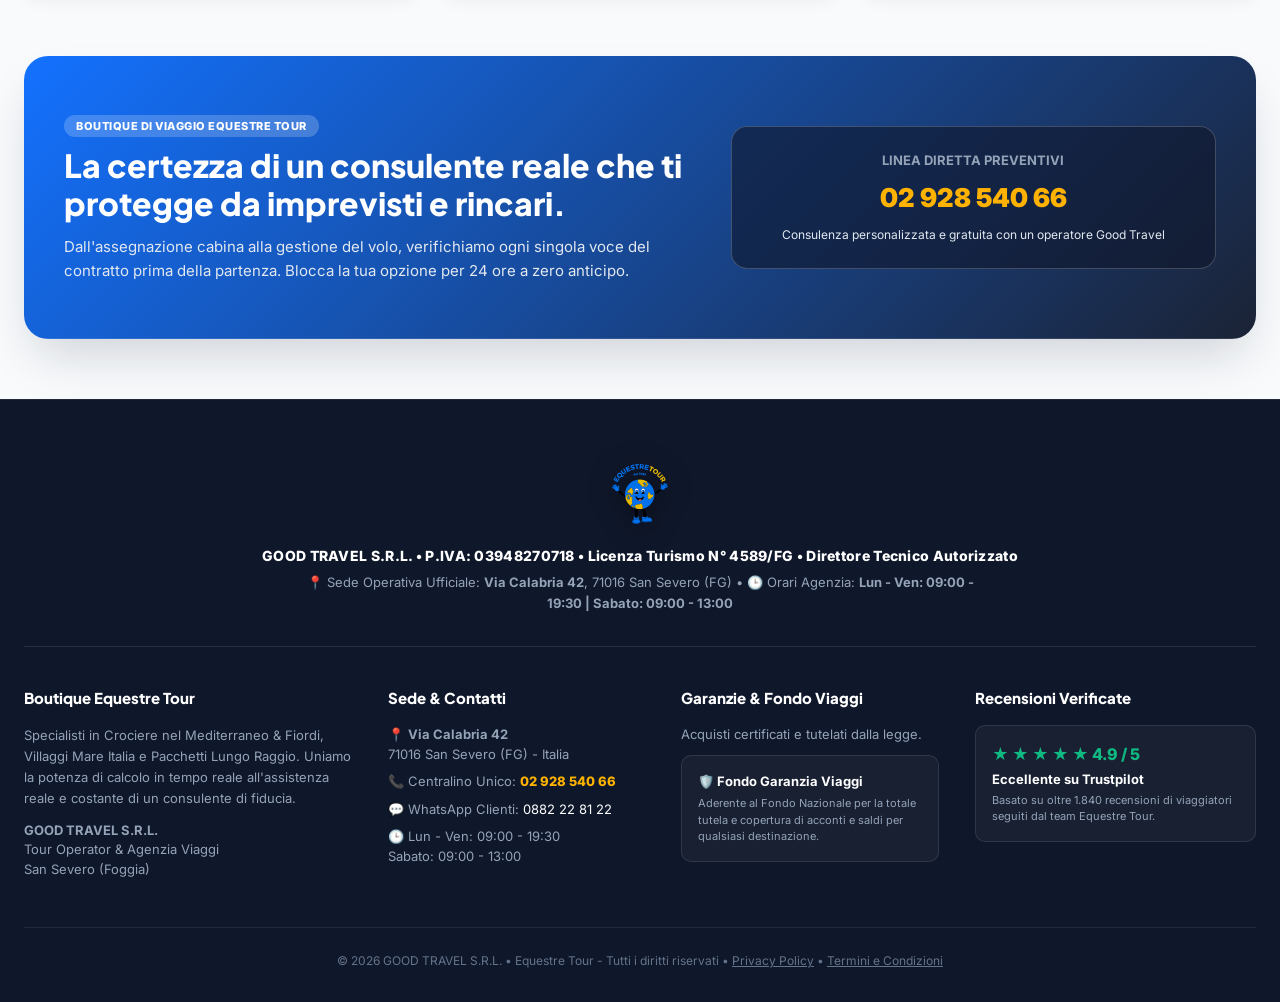
==== commit 5c2daacb: "Unificazione colori brand: eliminati colori estranei, sito 100% nei colori del logo (Blu Reale #0066" ====
--- a/home-cro.html
+++ b/home-cro.html
@@ -368,54 +368,52 @@
     }
 
     
-    /* ========================================================
-       DESIGN DIFFERENZIATO ED ARMONIOSO PER LE 3 MACRO-AREE
-       ======================================================== */
-
-    /* Spotlight Banner */
-    .category-spotlight-bar {
-      display: flex;
-      align-items: center;
-      gap: 18px;
-      padding: 18px 24px;
-      border-radius: var(--radius-md);
-      margin-bottom: 28px;
-      transition: all 0.3s ease;
-      border: 1px solid transparent;
-    }
-    .spotlight-icon {
-      font-size: 32px;
-      line-height: 1;
-      filter: drop-shadow(0 2px 4px rgba(0,0,0,0.1));
-    }
-    .spotlight-content {
-      flex: 1;
-    }
-    .spotlight-content strong {
-      font-size: 16px;
-      font-weight: 800;
-      display: block;
-      margin-bottom: 4px;
-    }
-    .spotlight-content p {
-      font-size: 13px;
-      margin: 0;
-      line-height: 1.4;
-    }
-    .spotlight-badge {
-      padding: 6px 14px;
-      border-radius: var(--radius-full);
-      font-size: 12px;
-      font-weight: 800;
-      white-space: nowrap;
-      letter-spacing: 0.3px;
-    }
-
     
     /* ========================================================
-       3 LAYOUT STRUTTURALMENTE DIVERSI ED IN PERFETTA ARMONIA
+       DESIGN UNIFICATO 100% COLORI LOGO EQUESTRE TOUR
+       (Blu Reale #0066FF, Navy #0055B1, Oro #FFB300, Dark #0F172A)
        ======================================================== */
 
+    /* Tab Switcher: Sempre Colore del Logo */
+    .tab-macro-btn.active,
+    #tab-btn-crociere.active,
+    #tab-btn-mare_italia.active,
+    #tab-btn-pacchetti.active {
+      background: linear-gradient(135deg, #0055B1 0%, #0066FF 100%) !important;
+      color: #FFFFFF !important;
+      border-color: #0055B1 !important;
+      box-shadow: 0 4px 14px rgba(0, 102, 255, 0.35) !important;
+    }
+    .tab-macro-btn:hover {
+      color: #0066FF !important;
+      border-color: #0066FF !important;
+    }
+
+    /* Bottone Cerca Offerte: Sempre Blu Logo */
+    .btn-search-trigger,
+    .btn-search-trigger.theme-crociere,
+    .btn-search-trigger.theme-mare_italia,
+    .btn-search-trigger.theme-pacchetti {
+      background: linear-gradient(135deg, #0055B1 0%, #0066FF 100%) !important;
+      box-shadow: 0 4px 14px rgba(0, 102, 255, 0.35) !important;
+    }
+
+    /* Spotlight Banner Unificato con Colori Logo */
+    .category-spotlight-bar,
+    .theme-spotlight-crociere,
+    .theme-spotlight-mare_italia,
+    .theme-spotlight-pacchetti {
+      background: linear-gradient(135deg, #EFF6FF 0%, #DBEAFE 100%) !important;
+      border: 1px solid #BFDBFE !important;
+      color: #0F2D6B !important;
+    }
+    .category-spotlight-bar .spotlight-badge {
+      background: #0066FF !important;
+      color: #FFFFFF !important;
+      box-shadow: 0 2px 8px rgba(0, 102, 255, 0.3);
+    }
+
+    /* Carousel Wrapper */
     .showcase-carousel-wrapper {
       position: relative;
     }
@@ -427,22 +425,22 @@
       height: 44px;
       border-radius: 50%;
       background: #FFFFFF;
-      border: 1.5px solid var(--border-soft);
+      border: 1.5px solid #CBD5E1;
       box-shadow: 0 4px 14px rgba(0, 0, 0, 0.12);
       display: flex;
       align-items: center;
       justify-content: center;
       font-size: 26px;
-      color: var(--text-main);
+      color: #0F172A;
       cursor: pointer;
       z-index: 30;
       transition: all 0.2s ease;
     }
     .carousel-nav-btn:hover {
-      background: var(--primary-blue-light);
-      color: var(--primary-blue);
-      border-color: var(--primary-blue);
-      box-shadow: 0 6px 20px rgba(0, 0, 0, 0.18);
+      background: #EFF6FF;
+      color: #0066FF;
+      border-color: #0066FF;
+      box-shadow: 0 6px 20px rgba(0, 102, 255, 0.25);
     }
     .carousel-nav-btn.prev-btn { left: -22px; }
     .carousel-nav-btn.next-btn { right: -22px; }
@@ -451,125 +449,10 @@
       .carousel-nav-btn { display: none; }
     }
 
-    /* --------------------------------------------------------
-       1. STRUTTURA CARD CROCIERE: NAUTICO & ROTTE MARITTIME
-       -------------------------------------------------------- */
-    .card-style-crociere {
-      background: #FFFFFF;
-      border-radius: 14px;
-      border: 1.5px solid #BFDBFE;
-      box-shadow: 0 4px 18px rgba(0, 85, 177, 0.08);
-      overflow: hidden;
-      display: flex;
-      flex-direction: column;
-      position: relative;
-      transition: transform 0.25s ease, box-shadow 0.25s ease;
-    }
-    .card-style-crociere:hover {
-      transform: translateY(-5px);
-      box-shadow: 0 16px 32px rgba(0, 102, 255, 0.18);
-      border-color: #0066FF;
-    }
-    .crociera-card-body {
-      padding: 16px 18px 14px 18px;
-      display: flex;
-      flex-direction: column;
-      flex: 1;
-    }
-    .nautical-route-timeline {
-      display: flex;
-      align-items: center;
-      gap: 6px;
-      background: #EFF6FF;
-      border: 1px solid #DBEAFE;
-      border-radius: 8px;
-      padding: 8px 10px;
-      margin-bottom: 12px;
-      font-size: 12px;
-      color: #1E40AF;
-      font-weight: 700;
-      overflow-x: auto;
-      white-space: nowrap;
-    }
-    .route-node {
-      display: flex;
-      align-items: center;
-      gap: 4px;
-    }
-    .route-arrow {
-      color: #93C5FD;
-      font-size: 11px;
-    }
-    .crociera-specs {
-      display: flex;
-      flex-direction: column;
-      gap: 7px;
-      font-size: 13px;
-      color: #334155;
-      margin-bottom: 16px;
-    }
-    .crociera-spec-line {
-      display: flex;
-      align-items: center;
-      gap: 8px;
-    }
-    .crociera-spec-line strong {
-      color: #0055B1;
-    }
-    .crociera-price-bar {
-      background: #F8FAFC;
-      border-top: 1px solid #E2E8F0;
-      padding: 12px 18px;
-      display: flex;
-      align-items: center;
-      justify-content: space-between;
-      margin-top: auto;
-    }
-    .crociera-actions-row {
-      display: grid;
-      grid-template-columns: 1.4fr 1fr;
-      gap: 8px;
-      padding: 0 18px 16px 18px;
-      background: #F8FAFC;
-    }
-    .btn-crociera-primary {
-      background: linear-gradient(135deg, #0055B1 0%, #0066FF 100%);
-      color: #FFFFFF;
-      font-size: 13px;
-      font-weight: 800;
-      padding: 11px 10px;
-      border-radius: 8px;
-      border: none;
-      cursor: pointer;
-      display: flex;
-      align-items: center;
-      justify-content: center;
-      gap: 6px;
-      transition: all 0.2s;
-    }
-    .btn-crociera-primary:hover {
-      background: #004ECC;
-    }
-    .btn-crociera-lock {
-      background: #FFFFFF;
-      border: 1.5px solid #CBD5E1;
-      color: #475569;
-      font-size: 13px;
-      font-weight: 700;
-      padding: 11px 8px;
-      border-radius: 8px;
-      cursor: pointer;
-      transition: all 0.2s;
-    }
-    .btn-crociera-lock:hover {
-      border-color: #0066FF;
-      color: #0066FF;
-    }
-
-    /* --------------------------------------------------------
-       2. STRUTTURA CARD MARE ITALIA: RESORT & OTA (COME SCREENSHOT)
-       -------------------------------------------------------- */
-    .card-style-mare {
+    /* ========================================================
+       CARD UNIFICATE NELLO STILE MODERNO OTA (COLORE LOGO)
+       ======================================================== */
+    .ota-travel-card {
       background: #FFFFFF;
       border-radius: 14px;
       border: 1px solid #E2E8F0;
@@ -578,40 +461,60 @@
       display: flex;
       flex-direction: column;
       position: relative;
-      transition: transform 0.25s ease, box-shadow 0.25s ease;
-    }
-    .card-style-mare:hover {
+      transition: transform 0.25s ease, box-shadow 0.25s ease, border-color 0.25s ease;
+    }
+    .ota-travel-card:hover {
       transform: translateY(-5px);
-      box-shadow: 0 16px 32px rgba(15, 23, 42, 0.12);
-      border-color: #CBD5E1;
-    }
-
-    /* Ribbon BEST SELLER pendente dall'alto con spacco */
-    .ribbon-bestseller {
+      box-shadow: 0 16px 32px rgba(0, 102, 255, 0.12);
+      border-color: #93C5FD;
+    }
+
+    /* Badge sopra la foto in stile Costa / OTA */
+    .ota-photo-container {
+      position: relative;
+      height: 205px;
+      background-size: cover;
+      background-position: center;
+    }
+    .ota-photo-overlay {
       position: absolute;
-      top: 0;
-      left: 14px;
-      background: #FACC15;
+      top: 12px;
+      left: 12px;
+      display: flex;
+      gap: 6px;
+      z-index: 5;
+    }
+    .badge-dark-pill {
+      background: rgba(15, 23, 42, 0.92);
+      color: #FFFFFF;
+      font-size: 11px;
+      font-weight: 800;
+      padding: 5px 10px;
+      border-radius: 6px;
+      letter-spacing: 0.3px;
+      backdrop-filter: blur(4px);
+    }
+    .badge-gold-pill {
+      background: #FFB300;
       color: #0F172A;
-      font-size: 10px;
+      font-size: 11px;
       font-weight: 900;
-      padding: 6px 8px 10px 8px;
-      text-align: center;
-      line-height: 1.1;
-      text-transform: uppercase;
-      z-index: 10;
-      box-shadow: 0 4px 10px rgba(0,0,0,0.2);
-      clip-path: polygon(0 0, 100% 0, 100% 85%, 50% 100%, 0 85%);
-      letter-spacing: 0.5px;
-    }
-    .ribbon-bestseller-icon {
-      font-size: 14px;
-      display: block;
-      margin-bottom: 2px;
-    }
-
-    /* Slider dots bianchi centrati in basso sulla foto */
-    .photo-slider-dots {
+      padding: 5px 10px;
+      border-radius: 6px;
+      letter-spacing: 0.3px;
+    }
+    .badge-blue-pill {
+      background: #0066FF;
+      color: #FFFFFF;
+      font-size: 11px;
+      font-weight: 800;
+      padding: 5px 10px;
+      border-radius: 6px;
+      letter-spacing: 0.3px;
+    }
+
+    /* Slider dots centrati in basso */
+    .ota-slider-dots {
       position: absolute;
       bottom: 10px;
       left: 50%;
@@ -620,61 +523,58 @@
       gap: 6px;
       z-index: 5;
     }
-    .photo-slider-dot {
+    .ota-dot {
       width: 6px;
       height: 6px;
       border-radius: 50%;
-      background: rgba(255, 255, 255, 0.6);
-    }
-    .photo-slider-dot.active {
+      background: rgba(255, 255, 255, 0.65);
+    }
+    .ota-dot.active {
       background: #FFFFFF;
       width: 14px;
       border-radius: 3px;
     }
 
-    /* Mare Card Body */
-    .mare-card-body {
+    /* Corpo Scheda */
+    .ota-card-body {
       padding: 16px 18px 0 18px;
       display: flex;
       flex-direction: column;
       flex: 1;
     }
-    .mare-meta-top {
-      display: flex;
-      align-items: center;
-      gap: 8px;
+    .ota-meta-header {
+      display: flex;
+      align-items: center;
+      justify-content: space-between;
       margin-bottom: 6px;
     }
-    .mare-stars {
-      font-size: 13px;
-      font-weight: 700;
-      color: #334155;
-    }
-    .mare-badge-exclusive {
-      background: #FEF08A;
-      color: #854D0E;
-      font-size: 10px;
-      font-weight: 900;
-      padding: 2px 7px;
-      border-radius: 4px;
+    .ota-date-badge {
+      font-size: 11px;
+      font-weight: 800;
       letter-spacing: 0.5px;
       text-transform: uppercase;
-    }
-    .mare-title-row {
+      color: #0066FF;
+    }
+    .ota-stars-badge {
+      font-size: 12px;
+      font-weight: 700;
+      color: #64748B;
+    }
+    .ota-title-row {
       display: flex;
       align-items: flex-start;
       justify-content: space-between;
       gap: 8px;
-      margin-bottom: 4px;
-    }
-    .mare-hotel-title {
+      margin-bottom: 6px;
+    }
+    .ota-card-title {
       font-size: 17px;
       font-weight: 800;
       color: #0F172A;
       line-height: 1.25;
       margin: 0;
     }
-    .mare-heart-btn {
+    .ota-heart-btn {
       background: transparent;
       border: none;
       cursor: pointer;
@@ -684,19 +584,19 @@
       padding: 0;
       transition: color 0.15s, transform 0.15s;
     }
-    .mare-heart-btn:hover {
+    .ota-heart-btn:hover {
       color: #EF4444;
       transform: scale(1.15);
     }
-    .mare-heart-btn.liked {
+    .ota-heart-btn.liked {
       color: #EF4444;
     }
-    .mare-location-subtitle {
+    .ota-subtitle {
       font-size: 13px;
       color: #64748B;
       margin-bottom: 12px;
     }
-    .mare-specs-box {
+    .ota-specs-list {
       display: flex;
       flex-direction: column;
       gap: 7px;
@@ -704,55 +604,69 @@
       color: #334155;
       margin-bottom: 16px;
     }
-    .mare-spec-line {
+    .ota-spec-item {
       display: flex;
       align-items: center;
       gap: 8px;
     }
-    .mare-spec-line strong {
-      color: #006568;
-    }
-
-    /* Mare Bottom Pricing Bar: fascia chiara con totale e quota persona */
-    .mare-price-bar {
-      background: #EDF7F6;
-      border-top: 1px solid #D1EBE8;
+    .ota-spec-item strong {
+      color: #0055B1;
+    }
+
+    /* Fascia Prezzo Bicolore: Sfondo morbido azzurro logo (#EFF6FF) */
+    .ota-price-bar {
+      background: #EFF6FF;
+      border-top: 1px solid #DBEAFE;
       padding: 12px 18px;
       display: flex;
       align-items: flex-end;
       justify-content: space-between;
       margin-top: auto;
     }
-    .mare-total-price {
-      font-size: 13px;
+    .ota-price-left {
+      display: flex;
+      flex-direction: column;
+    }
+    .ota-total-text {
+      font-size: 12px;
       color: #64748B;
       font-weight: 600;
     }
-    .mare-person-price {
+    .ota-save-tag {
+      display: inline-block;
+      background: #003882;
+      color: #FFFFFF;
+      font-size: 11px;
+      font-weight: 800;
+      padding: 3px 8px;
+      border-radius: 4px;
+      margin-top: 2px;
+    }
+    .ota-price-right {
       text-align: right;
     }
-    .mare-person-val {
+    .ota-price-label {
+      font-size: 11px;
+      color: #64748B;
+      font-weight: 600;
+    }
+    .ota-person-val {
       font-size: 24px;
       font-weight: 900;
-      color: #006568;
+      color: #0055B1;
       letter-spacing: -0.5px;
     }
-    .mare-person-unit {
+    .ota-person-val span {
       font-size: 12px;
       color: #64748B;
       font-weight: 500;
     }
-    .mare-info-icon {
-      font-size: 12px;
-      color: #64748B;
-      margin-left: 2px;
-    }
-
-    /* Mare Full Width Button CONTINUA */
-    .btn-mare-continua {
+
+    /* Tasto CONTINUA a Tutta Larghezza nel Colore del Logo */
+    .btn-ota-continua {
       display: block;
       width: 100%;
-      background: #006568;
+      background: linear-gradient(135deg, #0055B1 0%, #0066FF 100%);
       color: #FFFFFF;
       font-size: 14px;
       font-weight: 900;
@@ -762,364 +676,21 @@
       padding: 14px;
       border: none;
       cursor: pointer;
-      transition: background 0.2s;
-    }
-    .btn-mare-continua:hover {
-      background: #004D50;
-    }
-
-    /* --------------------------------------------------------
-       3. STRUTTURA CARD PACCHETTI: TICKET BOARDING PASS
-       -------------------------------------------------------- */
-    .card-style-pacchetti {
-      background: #FFFFFF;
-      border-radius: 14px;
-      border: 1.5px solid #C7D2FE;
-      box-shadow: 0 4px 18px rgba(79, 70, 229, 0.08);
-      overflow: hidden;
-      display: flex;
-      flex-direction: column;
-      position: relative;
-      transition: transform 0.25s ease, box-shadow 0.25s ease;
-    }
-    .card-style-pacchetti:hover {
-      transform: translateY(-5px);
-      box-shadow: 0 16px 32px rgba(79, 70, 229, 0.18);
-      border-color: #6366F1;
-    }
-    /* Ticket Flight Strip stile carta d'imbarco */
-    .flight-ticket-strip {
-      background: #312E81;
-      color: #FFFFFF;
-      padding: 9px 14px;
-      display: flex;
-      align-items: center;
-      justify-content: space-between;
-      font-size: 12px;
-      font-weight: 700;
-      letter-spacing: 0.3px;
-    }
-    .flight-strip-nodes {
-      display: flex;
-      align-items: center;
-      gap: 6px;
-    }
-    .flight-strip-baggage {
-      background: rgba(255, 255, 255, 0.2);
-      padding: 2px 7px;
-      border-radius: 4px;
+      transition: background 0.2s, opacity 0.2s;
+    }
+    .btn-ota-continua:hover {
+      background: linear-gradient(135deg, #0047AB 0%, #0055B1 100%);
+      opacity: 0.96;
+    }
+
+    /* Subnote in stile Costa */
+    .ota-card-subnote {
       font-size: 11px;
-    }
-    .pacchetti-card-body {
-      padding: 16px 18px 0 18px;
-      display: flex;
-      flex-direction: column;
-      flex: 1;
-    }
-    .pacchetti-specs {
-      display: flex;
-      flex-direction: column;
-      gap: 7px;
-      font-size: 13px;
-      color: #334155;
-      margin-bottom: 16px;
-    }
-    .pacchetti-spec-line {
-      display: flex;
-      align-items: center;
-      gap: 8px;
-    }
-    .pacchetti-spec-line strong {
-      color: #4338CA;
-    }
-    .pacchetti-price-bar {
-      background: #EEF2FF;
-      border-top: 1px solid #E0E7FF;
-      padding: 12px 18px;
-      display: flex;
-      align-items: flex-end;
-      justify-content: space-between;
-      margin-top: auto;
-    }
-    .btn-pacchetti-prenota {
-      display: block;
-      width: 100%;
-      background: linear-gradient(135deg, #4F46E5 0%, #7C3AED 100%);
-      color: #FFFFFF;
-      font-size: 14px;
-      font-weight: 900;
-      letter-spacing: 0.5px;
-      text-transform: uppercase;
-      text-align: center;
-      padding: 14px;
-      border: none;
-      cursor: pointer;
-      transition: opacity 0.2s;
-    }
-    .btn-pacchetti-prenota:hover {
-      opacity: 0.92;
-    }
-
-    /* Temi Spotlight */
-    .theme-spotlight-crociere {
-      background: linear-gradient(135deg, #EFF6FF 0%, #DBEAFE 100%);
-      border-color: #BFDBFE;
-      color: #1E3A8A;
-    }
-    .theme-spotlight-crociere .spotlight-badge {
-      background: #0066FF;
-      color: #FFFFFF;
-    }
-
-    .theme-spotlight-mare_italia {
-      background: linear-gradient(135deg, #F0FDFA 0%, #CCFBF1 100%);
-      border-color: #99F6E4;
-      color: #115E59;
-    }
-    .theme-spotlight-mare_italia .spotlight-badge {
-      background: #0D9488;
-      color: #FFFFFF;
-    }
-
-    .theme-spotlight-pacchetti {
-      background: linear-gradient(135deg, #EEF2FF 0%, #E0E7FF 100%);
-      border-color: #C7D2FE;
-      color: #312E81;
-    }
-    .theme-spotlight-pacchetti .spotlight-badge {
-      background: #4F46E5;
-      color: #FFFFFF;
-    }
-
-    /* Stili Card Indicator Category */
-    .card-category-indicator {
-      display: flex;
-      align-items: center;
-      justify-content: space-between;
-      margin-bottom: 8px;
-    }
-    .card-category-indicator span:first-child {
-      font-size: 11px;
-      font-weight: 800;
-      letter-spacing: 0.5px;
-      text-transform: uppercase;
-    }
-    .dur-pill {
-      font-size: 11px;
-      font-weight: 800;
-      padding: 3px 8px;
-      border-radius: var(--radius-full);
-    }
-
-    /* ================= 1. CROCIERE (Stile Nautico Reale) ================= */
-    .card-style-crociere {
-      border: 1.5px solid #BFDBFE !important;
-      border-top: 5px solid #0055B1 !important;
-      box-shadow: 0 10px 25px -8px rgba(0, 85, 177, 0.12) !important;
-    }
-    .card-style-crociere:hover {
-      border-color: #0066FF !important;
-      box-shadow: 0 18px 35px -8px rgba(0, 102, 255, 0.22) !important;
-      transform: translateY(-4px);
-    }
-    .badge-nautico {
-      background: rgba(0, 56, 130, 0.95);
-      color: #FFFFFF;
-      font-size: 11px;
-      font-weight: 800;
-      padding: 5px 12px;
-      border-radius: var(--radius-sm);
-      backdrop-filter: blur(4px);
-      letter-spacing: 0.5px;
-    }
-    .badge-accent-crociera {
-      background: rgba(255, 179, 0, 0.95);
-      color: #0F172A;
-      font-size: 11px;
-      font-weight: 800;
-      padding: 5px 10px;
-      border-radius: var(--radius-sm);
-    }
-    .category-crociere span:first-child { color: #0055B1; }
-    .category-crociere .dur-pill { background: #EFF6FF; color: #0055B1; }
-    .perks-crociere {
-      background: #F8FAFC;
-      border-left: 3px solid #0066FF;
-      border-radius: 8px;
-      padding: 10px 12px;
-      margin-bottom: 16px;
-    }
-    .val-crociere {
-      color: #0047AB;
-      font-size: 26px;
-      font-weight: 900;
-    }
-    .btn-action-crociere {
-      background: linear-gradient(135deg, #0055B1 0%, #0077FF 100%) !important;
-      color: #FFFFFF !important;
-      border: none !important;
-      font-weight: 800 !important;
-      border-radius: 8px;
-      box-shadow: 0 4px 12px rgba(0, 102, 255, 0.3) !important;
-    }
-    .btn-action-crociere:hover {
-      background: linear-gradient(135deg, #0047AB 0%, #0066FF 100%) !important;
-      transform: translateY(-1px);
-    }
-
-    /* ================= 2. MARE ITALIA (Stile Solare Turchese & Corallo) ================= */
-    .card-style-mare {
-      border: 1.5px solid #99F6E4 !important;
-      border-top: 5px solid #0D9488 !important;
-      box-shadow: 0 10px 25px -8px rgba(13, 148, 136, 0.12) !important;
-    }
-    .card-style-mare:hover {
-      border-color: #0D9488 !important;
-      box-shadow: 0 18px 35px -8px rgba(13, 148, 136, 0.22) !important;
-      transform: translateY(-4px);
-    }
-    .badge-resort {
-      background: rgba(15, 118, 110, 0.95);
-      color: #FFFFFF;
-      font-size: 11px;
-      font-weight: 800;
-      padding: 5px 12px;
-      border-radius: var(--radius-sm);
-      backdrop-filter: blur(4px);
-    }
-    .badge-bimbo-free {
-      background: linear-gradient(135deg, #F59E0B 0%, #EA580C 100%);
-      color: #FFFFFF;
-      font-size: 11px;
-      font-weight: 900;
-      padding: 5px 10px;
-      border-radius: var(--radius-sm);
-      box-shadow: 0 2px 8px rgba(234, 88, 12, 0.4);
-      animation: pulseBimbo 2s infinite ease-in-out;
-    }
-    @keyframes pulseBimbo {
-      0%, 100% { transform: scale(1); }
-      50% { transform: scale(1.03); }
-    }
-    .category-mare span:first-child { color: #0D9488; }
-    .category-mare .dur-pill { background: #F0FDFA; color: #0D9488; }
-    .title-mare { color: #0F172A; }
-    .perks-mare {
-      background: #F0FDFA;
-      border-left: 3px solid #0D9488;
-      border-radius: 8px;
-      padding: 10px 12px;
-      margin-bottom: 16px;
-    }
-    .val-mare {
-      color: #0F766E;
-      font-size: 26px;
-      font-weight: 900;
-    }
-    .btn-action-mare {
-      background: linear-gradient(135deg, #0284C7 0%, #0D9488 100%) !important;
-      color: #FFFFFF !important;
-      border: none !important;
-      font-weight: 800 !important;
-      border-radius: 8px;
-      box-shadow: 0 4px 12px rgba(13, 148, 136, 0.3) !important;
-    }
-    .btn-action-mare:hover {
-      background: linear-gradient(135deg, #0369A1 0%, #0F766E 100%) !important;
-      transform: translateY(-1px);
-    }
-
-    /* ================= 3. PACCHETTI VIAGGIO (Stile Cosmopolita Indaco & Oro) ================= */
-    .card-style-pacchetti {
-      border: 1.5px solid #C7D2FE !important;
-      border-top: 5px solid #4F46E5 !important;
-      box-shadow: 0 10px 25px -8px rgba(79, 70, 229, 0.12) !important;
-    }
-    .card-style-pacchetti:hover {
-      border-color: #6366F1 !important;
-      box-shadow: 0 18px 35px -8px rgba(99, 102, 241, 0.22) !important;
-      transform: translateY(-4px);
-    }
-    .badge-volo {
-      background: rgba(55, 48, 163, 0.95);
-      color: #FFFFFF;
-      font-size: 11px;
-      font-weight: 800;
-      padding: 5px 12px;
-      border-radius: var(--radius-sm);
-      backdrop-filter: blur(4px);
-    }
-    .badge-esotico {
-      background: linear-gradient(135deg, #6366F1 0%, #8B5CF6 100%);
-      color: #FFFFFF;
-      font-size: 11px;
-      font-weight: 800;
-      padding: 5px 10px;
-      border-radius: var(--radius-sm);
-    }
-    .category-pacchetti span:first-child { color: #4F46E5; }
-    .category-pacchetti .dur-pill { background: #EEF2FF; color: #4F46E5; }
-    .title-pacchetti { color: #0F172A; }
-    .perks-pacchetti {
-      background: #EEF2FF;
-      border-left: 3px solid #6366F1;
-      border-radius: 8px;
-      padding: 10px 12px;
-      margin-bottom: 16px;
-    }
-    .val-pacchetti {
-      color: #4338CA;
-      font-size: 26px;
-      font-weight: 900;
-    }
-    .btn-action-pacchetti {
-      background: linear-gradient(135deg, #4F46E5 0%, #7C3AED 100%) !important;
-      color: #FFFFFF !important;
-      border: none !important;
-      font-weight: 800 !important;
-      border-radius: 8px;
-      box-shadow: 0 4px 12px rgba(99, 102, 241, 0.3) !important;
-    }
-    .btn-action-pacchetti:hover {
-      background: linear-gradient(135deg, #3730A3 0%, #6D28D9 100%) !important;
-      transform: translateY(-1px);
-    }
-
-    /* CARD THEMES */
-    .card-theme-crociere {
-      border-top: 4px solid #0066FF !important;
-    }
-    .card-theme-crociere .badge-collection {
-      background: #0066FF !important;
-    }
-    .card-theme-crociere .btn-card-personalize {
-      background: #0066FF !important;
-    }
-
-    .card-theme-mare_italia {
-      border-top: 4px solid #0D9488 !important;
-    }
-    .card-theme-mare_italia .badge-collection {
-      background: linear-gradient(135deg, #0284C7, #0D9488) !important;
-    }
-    .card-theme-mare_italia .btn-card-personalize {
-      background: linear-gradient(135deg, #0284C7, #0D9488) !important;
-    }
-    .card-theme-mare_italia .card-ship-title {
-      color: #0F766E !important;
-    }
-
-    .card-theme-pacchetti {
-      border-top: 4px solid #6366F1 !important;
-    }
-    .card-theme-pacchetti .badge-collection {
-      background: linear-gradient(135deg, #4F46E5, #7C3AED) !important;
-    }
-    .card-theme-pacchetti .btn-card-personalize {
-      background: linear-gradient(135deg, #4F46E5, #7C3AED) !important;
-    }
-    .card-theme-pacchetti .card-ship-title {
-      color: #4338CA !important;
+      color: #64748B;
+      padding: 6px 18px 10px 18px;
+      background: #EFF6FF;
+      border-top: 1px dashed #BFDBFE;
+      line-height: 1.3;
     }
 
     /* TABS SELECTOR */
@@ -2742,26 +2313,16 @@
         searchTriggerBtn.classList.add(`theme-${tabKey}`);
       }
 
-      const spotlightBar = document.getElementById('category-spotlight');
       const sIcon = document.getElementById('spotlight-icon');
       const sTitle = document.getElementById('spotlight-title');
       const sDesc = document.getElementById('spotlight-desc');
       const sBadge = document.getElementById('spotlight-badge');
-
-      if (spotlightBar) {
-        spotlightBar.classList.remove('theme-spotlight-crociere', 'theme-spotlight-mare_italia', 'theme-spotlight-pacchetti');
-        spotlightBar.classList.add(`theme-spotlight-${tabKey}`);
-      }
 
       if (tabKey === 'crociere') {
         lblPort.textContent = 'Porto di Imbarco';
         lblDest.textContent = 'Destinazione Crociera';
         title.textContent = 'La Collezione Ufficiale Crociere 2026';
         subtitle.textContent = 'Partenze MSC & Costa con assistenza agenzia e opzione 24h garantita';
-        if (heroBanner) {
-          heroBanner.style.backgroundImage = "linear-gradient(180deg, rgba(15, 23, 42, 0.55) 0%, rgba(15, 23, 42, 0.88) 100%), url('https://images.unsplash.com/photo-1548574505-5e239809ee19?auto=format&fit=crop&w=2200&q=85')";
-        }
-        if (heroBadge) heroBadge.textContent = "Boutique Crociere Ufficiale • MSC & Costa • Tariffe Negoziate 2026";
         if (sIcon) sIcon.textContent = "🚢";
         if (sTitle) sTitle.textContent = "Area Ufficiale Crociere nel Mediterraneo & Fiordi";
         if (sDesc) sDesc.textContent = "Tutte le partenze includono: tasse portuali, cabina garantita, pensione completa a bordo e assistenza per check-in e cabine.";
@@ -2771,10 +2332,6 @@
         lblDest.textContent = 'Regione / Isola';
         title.textContent = 'I Migliori Villaggi Mare Italia (Alpitour & Selezioni)';
         subtitle.textContent = 'Sardegna, Sicilia, Puglia e Calabria con Bimbo Free e Formula All-Inclusive';
-        if (heroBanner) {
-          heroBanner.style.backgroundImage = "linear-gradient(180deg, rgba(15, 23, 42, 0.55) 0%, rgba(15, 23, 42, 0.88) 100%), url('https://images.unsplash.com/photo-1507525428034-b723cf961d3e?auto=format&fit=crop&w=2200&q=85')";
-        }
-        if (heroBadge) heroBadge.textContent = "Villaggi & Resort Mare Italia • Formula Bimbo Gratis • Spiaggia Inclusa";
         if (sIcon) sIcon.textContent = "🏖️";
         if (sTitle) sTitle.textContent = "Villaggi Club Mare Italia • Formula Bimbo Free 0-12 Anni";
         if (sDesc) sDesc.textContent = "Spiaggia privata attrezzata con ombrellone, ristorazione a buffet con bevande, animazione per bimbi e nave gratis o transfer convenzionati.";
@@ -2784,10 +2341,6 @@
         lblDest.textContent = 'Destinazione Mondo';
         title.textContent = 'Pacchetti Vacanza & Grandi Viaggi';
         subtitle.textContent = 'Zanzibar, Mar Rosso, Maldive, Caraibi e Tour Giappone con voli e guide inclusi';
-        if (heroBanner) {
-          heroBanner.style.backgroundImage = "linear-gradient(180deg, rgba(15, 23, 42, 0.55) 0%, rgba(15, 23, 42, 0.88) 100%), url('https://images.unsplash.com/photo-1512100356356-de1b84283e18?auto=format&fit=crop&w=2200&q=85')";
-        }
-        if (heroBadge) heroBadge.textContent = "Grandi Viaggi & Tour del Mondo • Volo + Resort + Assistenza Esclusiva";
         if (sIcon) sIcon.textContent = "✈️";
         if (sTitle) sTitle.textContent = "Pacchetti Volo + Resort & Tour Guidati Esclusivi";
         if (sDesc) sDesc.textContent = "Tutto compreso: voli diretti con bagaglio da stiva, resort selezionati 4★/5★, trasferimenti dedicati e assicurazione medico/bagaglio.";
@@ -3012,7 +2565,7 @@
             <div style="font-size:40px; margin-bottom:12px;">🔍</div>
             <h3 style="font-size:20px; font-weight:800; margin-bottom:8px;">Nessuna proposta trovata con i filtri attuali</h3>
             <p style="color:var(--text-muted); font-size:14px; max-width:480px; margin:0 auto 16px auto;">
-              Nessun problema: il nostro centro prenotazioni ha accesso diretto all'inventario completo.
+              Nessun problema: il nostro centro prenotazioni ha accesso a tutte le disponibilità aggiornate.
             </p>
             <button type="button" class="btn-search-trigger" style="display:inline-block; max-width:240px;" onclick="selectAllFilter('port', true); selectAllFilter('dest', true); applyFilters();">
               Ripristina Tutte le Proposte
@@ -3025,129 +2578,65 @@
       const displayList = items.slice(0, 18);
       container.innerHTML = displayList.map((item, idx) => {
         const originList = (item.ports || item.airports || []).slice(0, 3).join(', ');
+        const dateStr = (item.dates && item.dates[0]) ? item.dates[0] : 'Estate 2026';
+        const calcTotal = item.basePrice * 2;
+        const discountVal = Math.round(item.basePrice * 0.18);
 
         // ==========================================================
-        // 1. CROCIERE: STRUTTURA NAUTICA CON ROTTE, TIMELINE E CABINE
+        // 1. CROCIERE (Stile Costa / MSC: data, nave, rotta, prezzo persona)
         // ==========================================================
         if (currentMacroTab === 'crociere') {
           const portsArr = item.ports || ['Pireo'];
           return `
-            <div class="boutique-card card-style-crociere" onmouseenter="AIPredictiveCache.warmupOffer('${item.id}')">
-              <div class="card-photo-wrapper" style="background-image: url('${item.image}');">
-                <div class="card-top-badges">
-                  <span class="badge-nautico">⚓ ${item.company || 'Costa'} Ufficiale</span>
-                  <span class="badge-accent-crociera">Rotta 2026</span>
+            <div class="ota-travel-card" onmouseenter="AIPredictiveCache.warmupOffer('${item.id}')">
+              <div class="ota-photo-container" style="background-image: url('${item.image}');">
+                <div class="ota-photo-overlay">
+                  <span class="badge-dark-pill">Black Friday</span>
+                  <span class="badge-gold-pill">Bestseller</span>
+                  <span class="badge-blue-pill">${portsArr[0] || 'Civitavecchia'}</span>
                 </div>
-                <div class="card-bottom-tags">
-                  <span class="pill-departure-code">⚓ Scalo Imbarco: ${portsArr[0] || 'Principale'}</span>
+                <div class="ota-slider-dots">
+                  <div class="ota-dot active"></div>
+                  <div class="ota-dot"></div>
+                  <div class="ota-dot"></div>
                 </div>
               </div>
 
-              <div class="crociera-card-body">
-                <div class="card-category-indicator category-crociere">
-                  <span>🚢 Crociera nel Mediterraneo</span>
-                  <span class="dur-pill">🌙 ${item.dur} Notti</span>
+              <div class="ota-card-body">
+                <div class="ota-meta-header">
+                  <span class="ota-date-badge">📅 ${dateStr.toUpperCase()}</span>
+                  <span class="ota-stars-badge">🌙 ${item.dur} Notti</span>
                 </div>
-                <h3 class="card-ship-title" style="margin-bottom:8px;">${item.title || item.ship}</h3>
-                
-                <!-- TIMELINE ROTTA NAUTICA -->
-                <div class="nautical-route-timeline">
-                  <span class="route-node">⚓ ${portsArr[0] || 'Imbarco'}</span>
-                  <span class="route-arrow">➔</span>
-                  <span class="route-node">🏛️ Scali Isole</span>
-                  <span class="route-arrow">➔</span>
-                  <span class="route-node">⚓ Rientro</span>
+
+                <div class="ota-title-row">
+                  <h3 class="ota-card-title">${item.dur} GIORNI, ${item.dest || item.title}</h3>
+                  <button type="button" class="ota-heart-btn" onclick="toggleHeart(this, event)" title="Salva tra i preferiti">♡</button>
                 </div>
 
-                <div class="crociera-specs">
-                  <div class="crociera-spec-line"><span>🚢</span> <strong>Nave:</strong> ${item.ship || 'Classe Premium'}</div>
-                  <div class="crociera-spec-line"><span>🍽️</span> <strong>Trattamento:</strong> Pensione Completa & Spettacoli Inclusi</div>
-                  <div class="crociera-spec-line"><span>🛡️</span> <strong>Assistenza:</strong> Tasse Portuali & Servizi Inclusi</div>
+                <div class="ota-subtitle">🚢 <u>${item.ship || item.company}</u> • Scali nel Mediterraneo</div>
+
+                <div class="ota-specs-list">
+                  <div class="ota-spec-item"><span>⚓</span> <strong>Partenza da:</strong> ${portsArr.join(', ')}</div>
+                  <div class="ota-spec-item"><span>🍽️</span> <strong>Trattamento:</strong> Pensione Completa & Teatro Inclusi</div>
+                  <div class="ota-spec-item"><span>🛏️</span> <strong>Cabina:</strong> Selezione Cabina Interna, Vista Mare o Balcone</div>
                 </div>
 
-                <div class="crociera-price-bar">
-                  <div>
-                    <div class="price-sub-label">Quota a Persona da</div>
-                    <span class="price-note">tasse portuali incluse</span>
+                <div class="ota-price-bar">
+                  <div class="ota-price-left">
+                    <span class="ota-total-text"><del>€${item.basePrice + discountVal}</del></span>
+                    <span class="ota-save-tag">Risparmia €${discountVal} a persona</span>
                   </div>
-                  <div class="val-crociere">€${item.basePrice}</div>
-                </div>
-
-                <div class="crociera-actions-row">
-                  <button type="button" class="btn-crociera-primary" onclick="openOfferModal('${item.id}')">
-                    <span>🚢</span> Scegli Cabina
-                  </button>
-                  <button type="button" class="btn-crociera-lock" onclick="quickLock('${item.id}')">
-                    Blocca 24h
-                  </button>
-                </div>
-              </div>
-            </div>
-          `;
-        }
-
-        // ==========================================================
-        // 2. MARE ITALIA: STRUTTURA HOTEL/RESORT OTA (COME SCREENSHOT)
-        // ==========================================================
-        if (currentMacroTab === 'mare_italia') {
-          const dateStr = item.dates && item.dates[0] ? item.dates[0] : '15 Giu 2026';
-          const calcTotal = item.basePrice * 2; // Simula totale soggiorno 2 adulti
-          return `
-            <div class="boutique-card card-style-mare" onmouseenter="AIPredictiveCache.warmupOffer('${item.id}')">
-              <!-- HANGING RIBBON BEST SELLER -->
-              <div class="ribbon-bestseller">
-                <span class="ribbon-bestseller-icon">🎖️</span>
-                BEST<br>SELLER
-              </div>
-
-              <!-- FOTO CON SLIDER DOTS BIANCHI IN BASSO -->
-              <div class="card-photo-wrapper" style="background-image: url('${item.image}'); position:relative;">
-                <div class="photo-slider-dots">
-                  <div class="photo-slider-dot active"></div>
-                  <div class="photo-slider-dot"></div>
-                  <div class="photo-slider-dot"></div>
-                </div>
-              </div>
-
-              <!-- CORPO SCHEDA RESORT -->
-              <div class="mare-card-body">
-                <div class="mare-meta-top">
-                  <span class="mare-stars">Hotel ★★★★</span>
-                  <span class="mare-badge-exclusive">ESCLUSIVA BIMBO FREE</span>
-                </div>
-
-                <div class="mare-title-row">
-                  <h3 class="mare-hotel-title">${item.title}</h3>
-                  <button type="button" class="mare-heart-btn" onclick="toggleHeart(this, event)" title="Aggiungi ai preferiti">♡</button>
-                </div>
-
-                <div class="mare-location-subtitle">${item.dest || item.region}</div>
-
-                <div class="mare-specs-box">
-                  <div class="mare-spec-line">
-                    <span>📅</span>
-                    <span><strong>${dateStr}</strong> (7 Notti)</span>
-                  </div>
-                  <div class="mare-spec-line">
-                    <span>🚢</span>
-                    <span><strong>Miglior prezzo con:</strong> Traghetto + Auto o Volo</span>
+                  <div class="ota-price-right">
+                    <div class="ota-price-label">Prezzo per persona da</div>
+                    <div class="ota-person-val">€ ${item.basePrice} <span>ⓘ</span></div>
                   </div>
                 </div>
 
-                <!-- FASCIA PREZZO BICOLORE CON TOTALE E PERSONA -->
-                <div class="mare-price-bar">
-                  <div class="mare-total-price">
-                    €${calcTotal}/totale
-                  </div>
-                  <div class="mare-person-price">
-                    <span class="mare-person-val">€ ${item.basePrice}</span>
-                    <span class="mare-person-unit">/ persona</span>
-                    <span class="mare-info-icon" title="Tasse e tessera club incluse">ⓘ</span>
-                  </div>
+                <div class="ota-card-subnote">
+                  Tasse portuali, assicurazione e assistenza Equestre Tour incluse.
                 </div>
 
-                <!-- BOTTONE CONTINUA A TUTTA LARGHEZZA IN BASSO -->
-                <button type="button" class="btn-mare-continua" onclick="openOfferModal('${item.id}')">
+                <button type="button" class="btn-ota-continua" onclick="openOfferModal('${item.id}')">
                   CONTINUA
                 </button>
               </div>
@@ -3156,57 +2645,119 @@
         }
 
         // ==========================================================
-        // 3. PACCHETTI VACANZA: STRUTTURA TICKET & BOARDING PASS
+        // 2. MARE ITALIA (Stile Hotel / Resort OTA con Colori Logo)
         // ==========================================================
-        const airCode = (item.airports && item.airports[0]) ? item.airports[0] : 'Milano Malpensa';
-        return `
-          <div class="boutique-card card-style-pacchetti" onmouseenter="AIPredictiveCache.warmupOffer('${item.id}')">
-            <!-- STRIP VOLO STILE CARTA D'IMBARCO -->
-            <div class="flight-ticket-strip">
-              <div class="flight-strip-nodes">
-                <span>🛫 ${airCode.split(' ')[0]}</span>
-                <span>➔</span>
-                <span>🌴 ${item.country ? item.country.split('/')[0].trim() : 'Mondo'}</span>
+        if (currentMacroTab === 'mare_italia') {
+          return `
+            <div class="ota-travel-card" onmouseenter="AIPredictiveCache.warmupOffer('${item.id}')">
+              <div class="ota-photo-container" style="background-image: url('${item.image}');">
+                <div class="ota-photo-overlay">
+                  <span class="badge-dark-pill">Esclusiva</span>
+                  <span class="badge-gold-pill">Bimbo Free 0-12</span>
+                </div>
+                <div class="ota-slider-dots">
+                  <div class="ota-dot active"></div>
+                  <div class="ota-dot"></div>
+                  <div class="ota-dot"></div>
+                </div>
               </div>
-              <div class="flight-strip-baggage">Bagaglio 23kg Incluso</div>
-            </div>
-
-            <!-- FOTO RESORT INTERNAZIONALE -->
-            <div class="card-photo-wrapper" style="background-image: url('${item.image}');">
-              <div class="card-top-badges">
-                <span class="badge-volo">✈️ VOLO + RESORT INCLUSO</span>
-                <span class="badge-esotico">🌍 5 Stelle</span>
-              </div>
-              <div class="card-bottom-tags">
-                <span class="pill-departure-code">Partenza: ${originList}</span>
+
+              <div class="ota-card-body">
+                <div class="ota-meta-header">
+                  <span class="ota-date-badge">Hotel ★★★★</span>
+                  <span class="ota-stars-badge">Soggiorno 7 Notti</span>
+                </div>
+
+                <div class="ota-title-row">
+                  <h3 class="ota-card-title">${item.title}</h3>
+                  <button type="button" class="ota-heart-btn" onclick="toggleHeart(this, event)" title="Salva tra i preferiti">♡</button>
+                </div>
+
+                <div class="ota-subtitle">🏖️ ${item.dest || item.region}</div>
+
+                <div class="ota-specs-list">
+                  <div class="ota-spec-item"><span>📅</span> <strong>Periodo:</strong> ${dateStr} (7 Notti)</div>
+                  <div class="ota-spec-item"><span>🚢</span> <strong>Trasporti:</strong> Traghetto con Auto o Volo Convenzionato</div>
+                  <div class="ota-spec-item"><span>👶</span> <strong>Famiglia:</strong> 1° Bimbo Gratuito & Spiaggia Inclusa</div>
+                </div>
+
+                <div class="ota-price-bar">
+                  <div class="ota-price-left">
+                    <span class="ota-total-text">€${calcTotal}/totale</span>
+                    <span class="ota-save-tag">1° Bimbo 0€</span>
+                  </div>
+                  <div class="ota-price-right">
+                    <div class="ota-price-label">Prezzo a persona da</div>
+                    <div class="ota-person-val">€ ${item.basePrice} <span>/ persona ⓘ</span></div>
+                  </div>
+                </div>
+
+                <div class="ota-card-subnote">
+                  Tessera club, ombrellone, animazione e quote di servizio incluse.
+                </div>
+
+                <button type="button" class="btn-ota-continua" onclick="openOfferModal('${item.id}')">
+                  CONTINUA
+                </button>
               </div>
             </div>
-
-            <div class="pacchetti-card-body">
-              <div class="card-category-indicator category-pacchetti">
-                <span>✈️ Grandi Viaggi & Mondo</span>
-                <span class="dur-pill">🌍 ${item.dur} Notti</span>
+          `;
+        }
+
+        // ==========================================================
+        // 3. PACCHETTI VIAGGIO (Stile Volo + Resort OTA con Colori Logo)
+        // ==========================================================
+        return `
+          <div class="ota-travel-card" onmouseenter="AIPredictiveCache.warmupOffer('${item.id}')">
+            <div class="ota-photo-container" style="background-image: url('${item.image}');">
+              <div class="ota-photo-overlay">
+                <span class="badge-dark-pill">Volo Diretto</span>
+                <span class="badge-gold-pill">Resort 5★</span>
+                <span class="badge-blue-pill">${item.country ? item.country.split('/')[0].trim() : 'Mondo'}</span>
               </div>
-
-              <h3 class="card-ship-title title-pacchetti" style="margin-bottom:6px;">${item.title}</h3>
-              <p class="card-destination-desc" style="margin-bottom:12px;">📍 ${item.dest || item.country}</p>
-
-              <div class="pacchetti-specs">
-                <div class="pacchetti-spec-line"><span>🛫</span> <strong>Volo:</strong> Andata e Ritorno con Tasse Incluse</div>
-                <div class="pacchetti-spec-line"><span>🌴</span> <strong>Soggiorno:</strong> Transfer Aeroporto + Resort All-Inclusive</div>
-                <div class="pacchetti-spec-line"><span>🛡️</span> <strong>Protezione:</strong> Polizza Medico-Bagaglio & Annullamento</div>
+              <div class="ota-slider-dots">
+                <div class="ota-dot active"></div>
+                <div class="ota-dot"></div>
+                <div class="ota-dot"></div>
               </div>
-
-              <div class="pacchetti-price-bar">
-                <div>
-                  <div class="price-sub-label">Pacchetto Completo da</div>
-                  <span class="price-note">volo + hotel + transfer</span>
+            </div>
+
+            <div class="ota-card-body">
+              <div class="ota-meta-header">
+                <span class="ota-date-badge">🛫 VOLO + HOTEL COMPLETO</span>
+                <span class="ota-stars-badge">🌍 ${item.dur} Notti</span>
+              </div>
+
+              <div class="ota-title-row">
+                <h3 class="ota-card-title">${item.title}</h3>
+                <button type="button" class="ota-heart-btn" onclick="toggleHeart(this, event)" title="Salva tra i preferiti">♡</button>
+              </div>
+
+              <div class="ota-subtitle">📍 ${item.dest || item.country}</div>
+
+              <div class="ota-specs-list">
+                <div class="ota-spec-item"><span>🛫</span> <strong>Miglior prezzo da:</strong> ${originList || 'Milano, Roma, Bologna'}</div>
+                <div class="ota-spec-item"><span>🌴</span> <strong>Soggiorno:</strong> Resort Selezionato All-Inclusive</div>
+                <div class="ota-spec-item"><span>🛡️</span> <strong>Incluso:</strong> Volo a/r, Bagaglio 23kg, Transfer & Assicurazione</div>
+              </div>
+
+              <div class="ota-price-bar">
+                <div class="ota-price-left">
+                  <span class="ota-total-text">Pacchetto Completo</span>
+                  <span class="ota-save-tag">Tutto Incluso</span>
                 </div>
-                <div class="val-pacchetti">€${item.basePrice}</div>
+                <div class="ota-price-right">
+                  <div class="ota-price-label">Prezzo a persona da</div>
+                  <div class="ota-person-val">€ ${item.basePrice} <span>/ persona ⓘ</span></div>
+                </div>
               </div>
 
-              <button type="button" class="btn-pacchetti-prenota" onclick="openOfferModal('${item.id}')">
-                CONFIGURA PACCHETTO VOLO
+              <div class="ota-card-subnote">
+                Tasse aeroportuali, trasferimenti e assicurazione medico-bagaglio inclusi.
+              </div>
+
+              <button type="button" class="btn-ota-continua" onclick="openOfferModal('${item.id}')">
+                CONTINUA
               </button>
             </div>
           </div>
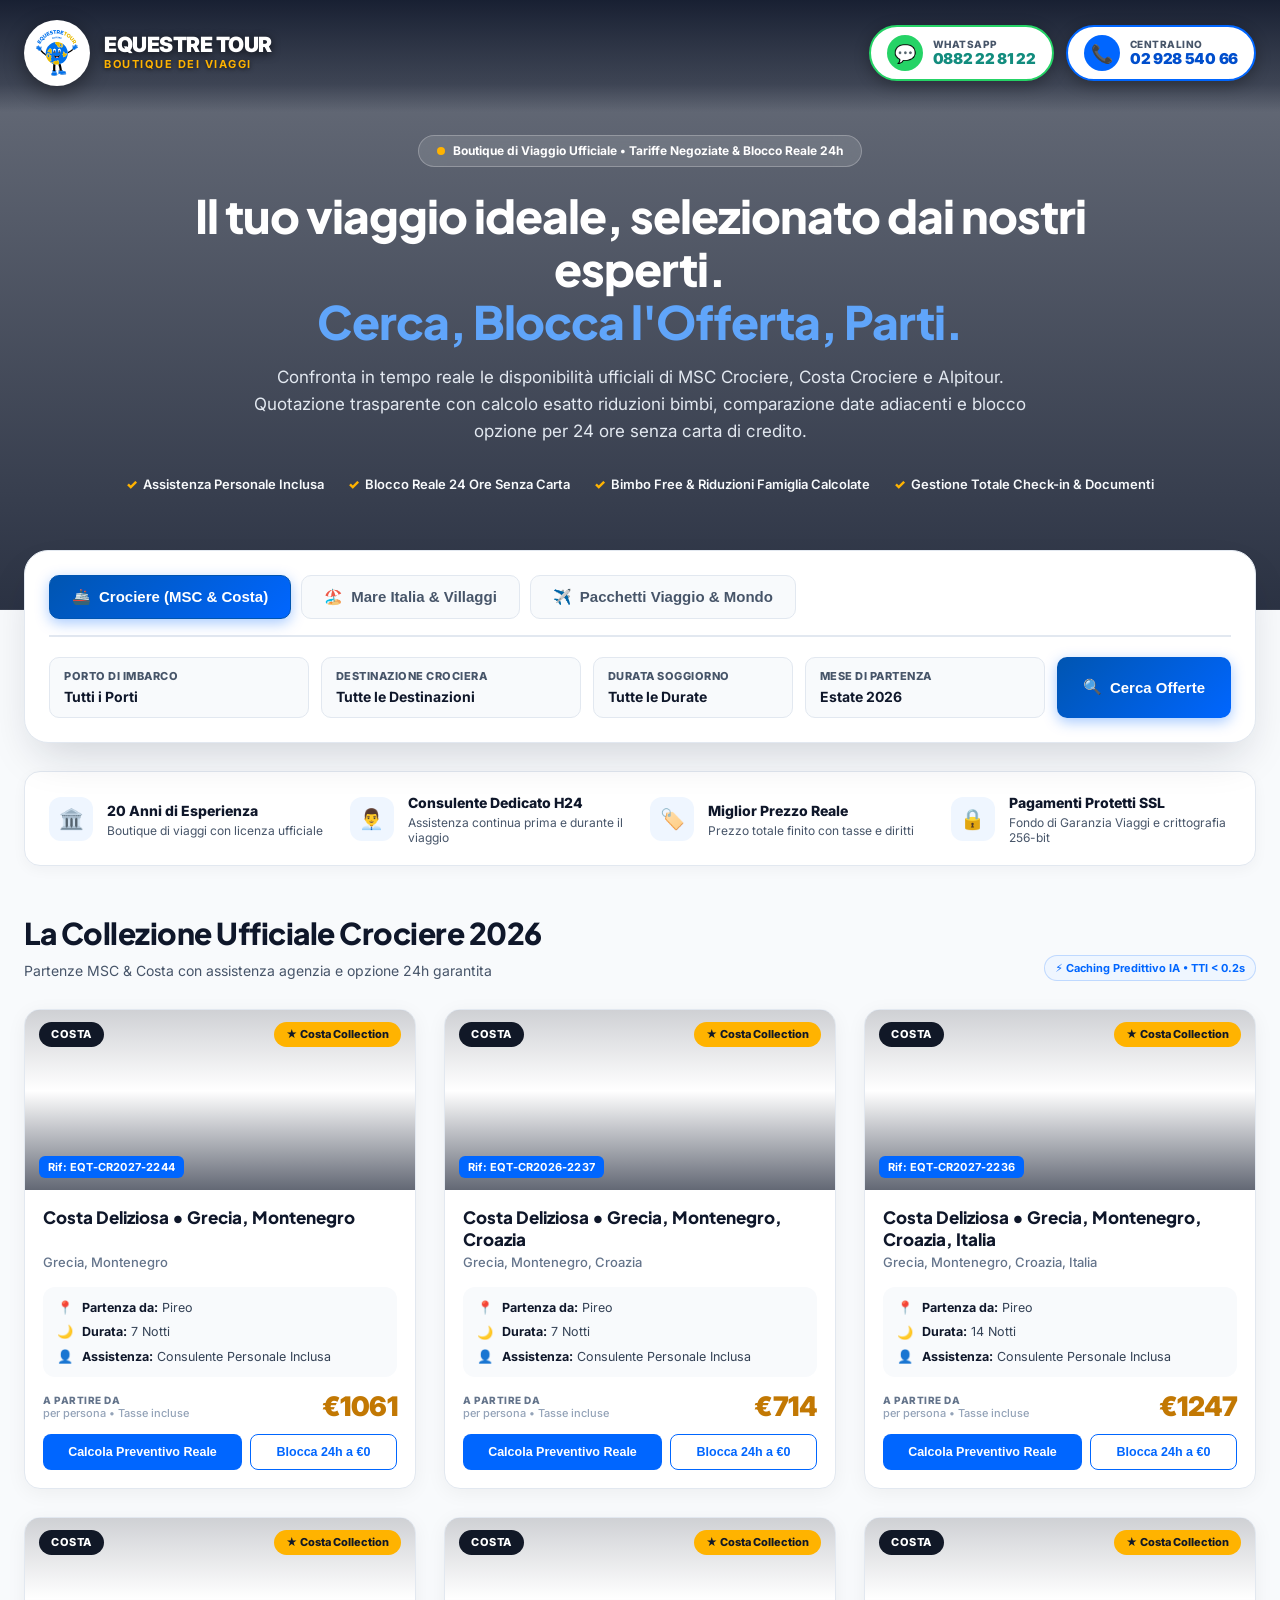
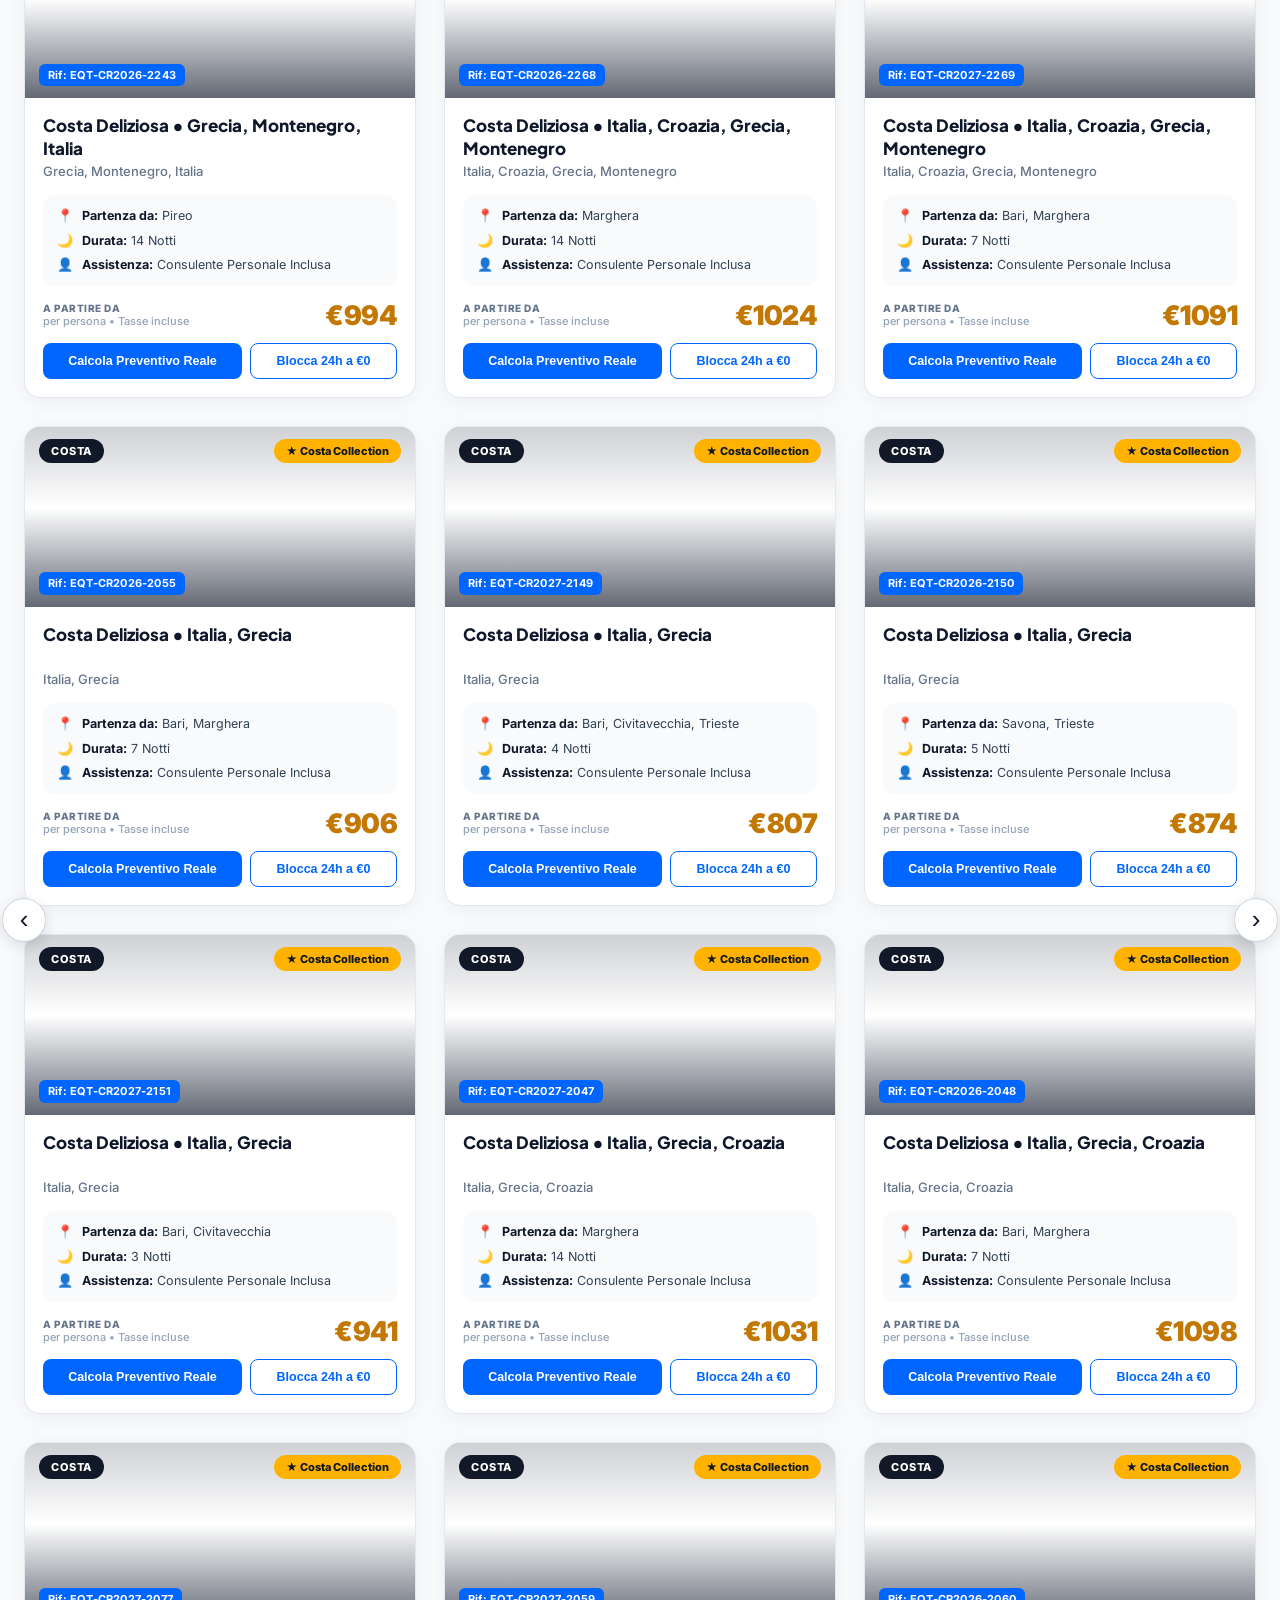
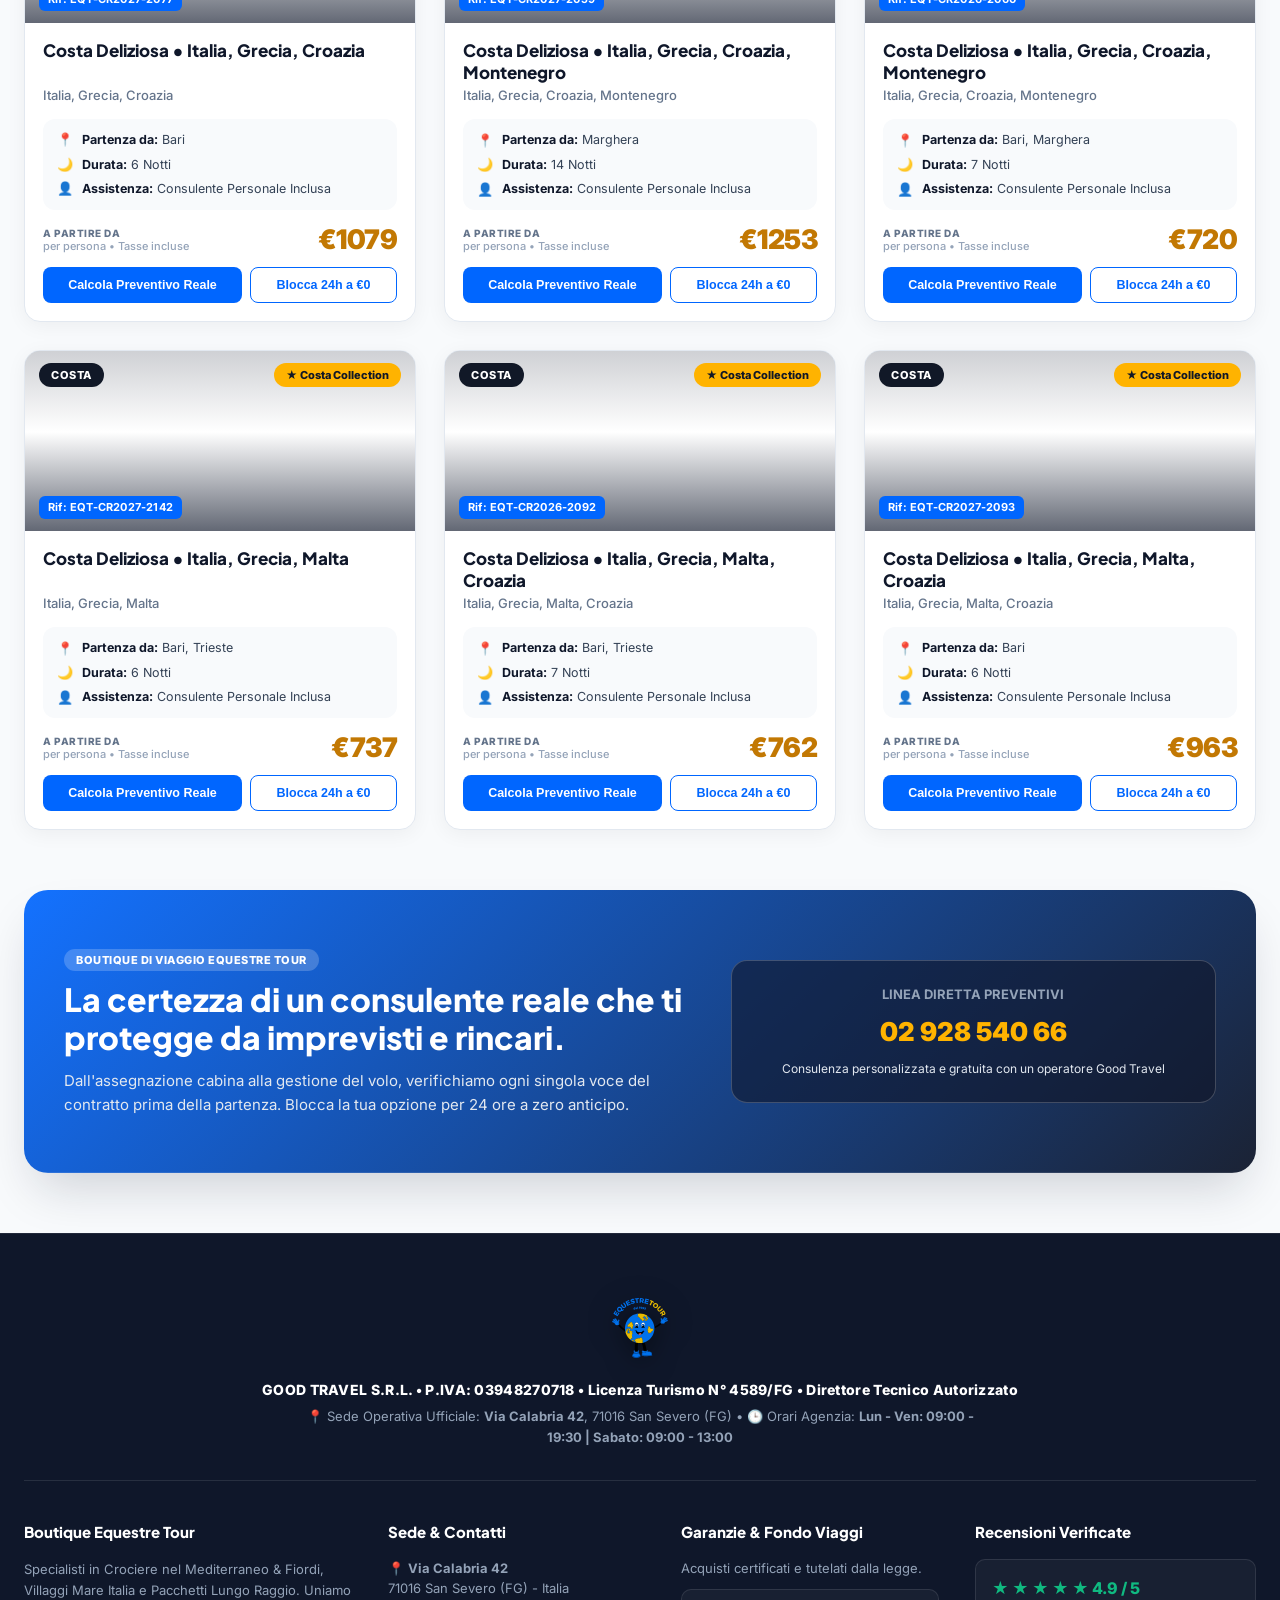
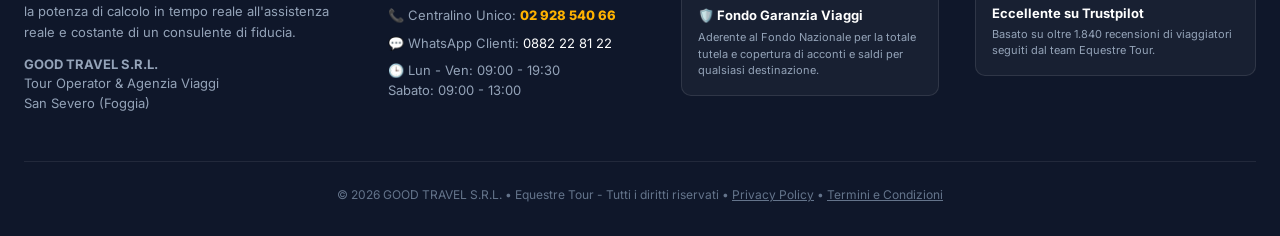
==== commit 72751303: "feat(crociere): aggiornamento grafico schede crociere e rimozione banner spotlight" ====
--- a/home-cro.html
+++ b/home-cro.html
@@ -2,6 +2,9 @@
 <html lang="it">
 <head>
   <meta charset="utf-8">
+  <meta http-equiv="Cache-Control" content="no-cache, no-store, must-revalidate">
+  <meta http-equiv="Pragma" content="no-cache">
+  <meta http-equiv="Expires" content="0">
   <meta name="viewport" content="width=device-width, initial-scale=1.0">
   <title>Equestre Tour | Crociere, Mare Italia & Pacchetti Vacanza</title>
   <meta name="description" content="Prenota la tua vacanza con Equestre Tour: Crociere nel Mediterraneo, Villaggi Mare Italia e Pacchetti Lungo Raggio. Consulente dedicato, quotazione reale con calcolo età bambini, opzione 24h e pagamenti protetti.">
@@ -334,41 +337,6 @@
     }
 
     
-    /* TEMI DISTINTIVI PER LE 3 MACRO-AREE (CROCIERE / MARE ITALIA / PACCHETTI) */
-    #tab-btn-crociere.active {
-      background: linear-gradient(135deg, #0055B1 0%, #0066FF 100%) !important;
-      color: #FFFFFF !important;
-      border-color: #0055B1 !important;
-      box-shadow: 0 6px 18px rgba(0, 102, 255, 0.4) !important;
-    }
-    #tab-btn-mare_italia.active {
-      background: linear-gradient(135deg, #0284C7 0%, #0D9488 100%) !important;
-      color: #FFFFFF !important;
-      border-color: #0D9488 !important;
-      box-shadow: 0 6px 18px rgba(13, 148, 136, 0.4) !important;
-    }
-    #tab-btn-pacchetti.active {
-      background: linear-gradient(135deg, #4F46E5 0%, #7C3AED 100%) !important;
-      color: #FFFFFF !important;
-      border-color: #6366F1 !important;
-      box-shadow: 0 6px 18px rgba(99, 102, 241, 0.4) !important;
-    }
-
-    /* ACCENTO PULSANTE CERCA PER CATEGORIA */
-    .btn-search-trigger.theme-crociere {
-      background: linear-gradient(135deg, #0055B1 0%, #0066FF 100%);
-    }
-    .btn-search-trigger.theme-mare_italia {
-      background: linear-gradient(135deg, #0284C7 0%, #0D9488 100%);
-      box-shadow: 0 4px 14px rgba(13, 148, 136, 0.35);
-    }
-    .btn-search-trigger.theme-pacchetti {
-      background: linear-gradient(135deg, #4F46E5 0%, #7C3AED 100%);
-      box-shadow: 0 4px 14px rgba(99, 102, 241, 0.35);
-    }
-
-    
-    
     /* ========================================================
        DESIGN UNIFICATO 100% COLORI LOGO EQUESTRE TOUR
        (Blu Reale #0066FF, Navy #0055B1, Oro #FFB300, Dark #0F172A)
@@ -398,20 +366,7 @@
       box-shadow: 0 4px 14px rgba(0, 102, 255, 0.35) !important;
     }
 
-    /* Spotlight Banner Unificato con Colori Logo */
-    .category-spotlight-bar,
-    .theme-spotlight-crociere,
-    .theme-spotlight-mare_italia,
-    .theme-spotlight-pacchetti {
-      background: linear-gradient(135deg, #EFF6FF 0%, #DBEAFE 100%) !important;
-      border: 1px solid #BFDBFE !important;
-      color: #0F2D6B !important;
-    }
-    .category-spotlight-bar .spotlight-badge {
-      background: #0066FF !important;
-      color: #FFFFFF !important;
-      box-shadow: 0 2px 8px rgba(0, 102, 255, 0.3);
-    }
+    
 
     /* Carousel Wrapper */
     .showcase-carousel-wrapper {
@@ -900,26 +855,26 @@
     }
     .boutique-card {
       background: #FFFFFF;
-      border: 1px solid var(--border-soft);
-      border-radius: var(--radius-md);
+      border: 1px solid #E2E8F0;
+      border-radius: 16px;
       overflow: hidden;
-      box-shadow: var(--shadow-sm);
+      box-shadow: 0 4px 20px rgba(0, 0, 0, 0.05);
       transition: all 0.25s cubic-bezier(0.16, 1, 0.3, 1);
       display: flex;
       flex-direction: column;
       justify-content: space-between;
     }
     .boutique-card:hover {
-      transform: translateY(-6px);
-      box-shadow: var(--shadow-xl);
-      border-color: rgba(0, 102, 255, 0.4);
+      transform: translateY(-4px);
+      box-shadow: 0 12px 30px rgba(0, 0, 0, 0.09);
+      border-color: rgba(0, 102, 255, 0.3);
     }
     .card-photo-wrapper {
-      height: 200px;
+      height: 180px;
       background-size: cover;
       background-position: center;
       position: relative;
-      padding: 16px;
+      padding: 12px 14px;
       display: flex;
       flex-direction: column;
       justify-content: space-between;
@@ -928,7 +883,7 @@
       content: '';
       position: absolute;
       inset: 0;
-      background: linear-gradient(180deg, rgba(15, 23, 42, 0.35) 0%, rgba(15, 23, 42, 0.05) 40%, rgba(15, 23, 42, 0.85) 100%);
+      background: linear-gradient(180deg, rgba(15, 23, 42, 0.2) 0%, transparent 45%, rgba(15, 23, 42, 0.65) 100%);
       pointer-events: none;
     }
     .card-top-badges {
@@ -939,138 +894,173 @@
       align-items: center;
     }
     .badge-collection {
-      background: rgba(15, 23, 42, 0.85);
+      background: #111827;
       color: #FFFFFF;
       font-size: 11px;
       font-weight: 800;
-      padding: 4px 10px;
-      border-radius: var(--radius-full);
-      backdrop-filter: blur(8px);
-      border: 1px solid rgba(255, 255, 255, 0.15);
+      padding: 4px 12px;
+      border-radius: 9999px;
       text-transform: uppercase;
+      letter-spacing: 0.5px;
     }
     .badge-agency-guarantee {
-      background: var(--secondary-gold);
-      color: #0F172A;
+      background: #FFB300;
+      color: #111827;
       font-size: 11px;
       font-weight: 800;
-      padding: 4px 10px;
-      border-radius: var(--radius-full);
-      box-shadow: 0 2px 8px rgba(0,0,0,0.2);
+      padding: 4px 12px;
+      border-radius: 9999px;
+      display: inline-flex;
+      align-items: center;
+      gap: 4px;
     }
     .card-bottom-tags {
       position: relative;
       z-index: 2;
       display: flex;
       align-items: center;
-      gap: 8px;
     }
     .pill-departure-code {
-      background: rgba(0, 102, 255, 0.9);
+      background: #0066FF;
       color: #FFFFFF;
       font-size: 11px;
       font-weight: 700;
-      padding: 3px 8px;
+      padding: 3px 9px;
       border-radius: 6px;
+      letter-spacing: 0.2px;
     }
 
     .card-body {
-      padding: 22px;
+      padding: 16px 18px 18px 18px;
       display: flex;
       flex-direction: column;
       flex: 1;
       justify-content: space-between;
     }
     .card-ship-title {
-      font-size: 19px;
+      font-size: 17px;
       font-weight: 800;
-      color: var(--text-main);
-      margin-bottom: 4px;
-      letter-spacing: -0.3px;
+      color: #0F172A;
+      margin-bottom: 3px;
+      line-height: 1.3;
+      min-height: 44px;
+      display: flex;
+      align-items: flex-start;
     }
     .card-destination-desc {
       font-size: 13px;
-      color: var(--text-muted);
-      line-height: 1.5;
+      color: #64748B;
       margin-bottom: 14px;
+      font-weight: 500;
     }
     
     .card-agency-perks {
-      background: var(--bg-body);
-      border-radius: var(--radius-sm);
+      background: #F8FAFC;
+      border-radius: 12px;
       padding: 12px 14px;
       margin-bottom: 16px;
       display: flex;
       flex-direction: column;
-      gap: 6px;
+      gap: 7px;
     }
     .agency-perk-row {
       display: flex;
       align-items: center;
-      gap: 8px;
-      font-size: 12px;
-      font-weight: 600;
-      color: var(--text-main);
-    }
-    .agency-perk-row span { color: var(--primary-blue); font-size: 14px; }
+      gap: 9px;
+      font-size: 12.5px;
+      color: #334155;
+      line-height: 1.4;
+    }
+    .agency-perk-row .perk-ico {
+      font-size: 13px;
+      line-height: 1;
+      display: inline-flex;
+      align-items: center;
+      justify-content: center;
+      width: 16px;
+    }
+    .agency-perk-row strong {
+      color: #0F172A;
+      font-weight: 700;
+    }
 
     .card-pricing-block {
-      border-top: 1px solid var(--border-soft);
-      padding-top: 14px;
-      margin-bottom: 16px;
-      display: flex;
-      align-items: baseline;
+      margin-bottom: 14px;
+      display: flex;
+      align-items: flex-end;
       justify-content: space-between;
+      border-top: none;
+      padding-top: 0;
     }
     .price-sub-label {
-      font-size: 11px;
+      font-size: 10px;
       font-weight: 800;
       text-transform: uppercase;
-      color: var(--text-muted);
-    }
-    .price-main-val {
-      font-size: 24px;
-      font-weight: 900;
-      color: var(--secondary-gold-badge);
+      color: #64748B;
+      letter-spacing: 0.5px;
+      margin-bottom: 2px;
+      line-height: 1;
     }
     .price-note {
       font-size: 11px;
-      color: var(--text-light);
-      display: block;
+      color: #94A3B8;
+      font-weight: 500;
+      line-height: 1.2;
+    }
+    .price-main-val {
+      font-size: 27px;
+      font-weight: 900;
+      color: #C27803;
+      letter-spacing: -0.5px;
+      line-height: 1;
     }
 
     .card-action-buttons {
       display: grid;
-      grid-template-columns: 1.2fr 1fr;
+      grid-template-columns: 1.15fr 0.85fr;
       gap: 8px;
     }
     .btn-card-personalize {
-      background: var(--primary-blue);
+      background: #0066FF;
       color: #FFFFFF;
-      font-size: 13px;
+      font-size: 12.5px;
       font-weight: 700;
-      padding: 11px 12px;
-      border-radius: var(--radius-sm);
+      padding: 10px 8px;
+      border-radius: 8px;
       border: none;
       cursor: pointer;
-      transition: background 0.15s;
+      transition: background 0.15s, transform 0.1s;
       text-align: center;
-    }
-    .btn-card-personalize:hover { background: var(--primary-blue-dark); }
+      white-space: nowrap;
+      display: flex;
+      align-items: center;
+      justify-content: center;
+    }
+    .btn-card-personalize:hover {
+      background: #0052CC;
+      transform: translateY(-1px);
+    }
     
     .btn-card-lock {
       background: #FFFFFF;
-      color: var(--primary-blue);
-      border: 1.5px solid var(--primary-blue);
-      font-size: 12px;
+      color: #0066FF;
+      border: 1.5px solid #0066FF;
+      font-size: 12.5px;
       font-weight: 700;
-      padding: 11px 8px;
-      border-radius: var(--radius-sm);
+      padding: 10px 8px;
+      border-radius: 8px;
       cursor: pointer;
       transition: all 0.15s;
       text-align: center;
-    }
-    .btn-card-lock:hover { background: var(--primary-blue-light); }
+      white-space: nowrap;
+      display: flex;
+      align-items: center;
+      justify-content: center;
+    }
+    .btn-card-lock:hover {
+      background: rgba(0, 102, 255, 0.05);
+      transform: translateY(-1px);
+    }
 
     /* 6. TRANSIZIONE VISIVA / BANNER DI SPEZZO SEZIONI */
     .transition-hero-banner {
@@ -1898,15 +1888,7 @@
       </div>
     </div>
 
-    <!-- SPOTLIGHT CATEGORIA DIFFERENZIATA -->
-    <div class="category-spotlight-bar theme-spotlight-crociere" id="category-spotlight">
-      <div class="spotlight-icon" id="spotlight-icon">🚢</div>
-      <div class="spotlight-content">
-        <strong id="spotlight-title">Area Ufficiale Crociere nel Mediterraneo & Fiordi</strong>
-        <p id="spotlight-desc">Tutte le partenze includono: tasse portuali, cabina garantita, pensione completa a bordo e assistenza per check-in e pratiche d'imbarco.</p>
-      </div>
-      <div class="spotlight-badge" id="spotlight-badge">Blocco Reale 24h a €0</div>
-    </div>
+    <!-- Banner rimosso come richiesto -->
 
     <!-- SKELETON LOADER ANIMATO IN BLU ELETTRICO (Zero blocchi 'Attendi qualche istante') -->
     <div class="skeleton-loader-grid" id="cards-skeleton" style="display:none;">
@@ -2323,28 +2305,19 @@
         lblDest.textContent = 'Destinazione Crociera';
         title.textContent = 'La Collezione Ufficiale Crociere 2026';
         subtitle.textContent = 'Partenze MSC & Costa con assistenza agenzia e opzione 24h garantita';
-        if (sIcon) sIcon.textContent = "🚢";
-        if (sTitle) sTitle.textContent = "Area Ufficiale Crociere nel Mediterraneo & Fiordi";
-        if (sDesc) sDesc.textContent = "Tutte le partenze includono: tasse portuali, cabina garantita, pensione completa a bordo e assistenza per check-in e cabine.";
-        if (sBadge) { sBadge.textContent = "⚓ Cabina Garantita & Tasse Incluse"; }
+        /* spotlight rimosso */
       } else if (tabKey === 'mare_italia') {
         lblPort.textContent = 'Porto / Aeroporto / Auto';
         lblDest.textContent = 'Regione / Isola';
         title.textContent = 'I Migliori Villaggi Mare Italia (Alpitour & Selezioni)';
         subtitle.textContent = 'Sardegna, Sicilia, Puglia e Calabria con Bimbo Free e Formula All-Inclusive';
-        if (sIcon) sIcon.textContent = "🏖️";
-        if (sTitle) sTitle.textContent = "Villaggi Club Mare Italia • Formula Bimbo Free 0-12 Anni";
-        if (sDesc) sDesc.textContent = "Spiaggia privata attrezzata con ombrellone, ristorazione a buffet con bevande, animazione per bimbi e nave gratis o transfer convenzionati.";
-        if (sBadge) { sBadge.textContent = "👶 1° Bambino 0€ Quota Base"; }
+        /* spotlight rimosso */
       } else {
         lblPort.textContent = 'Aeroporto di Partenza';
         lblDest.textContent = 'Destinazione Mondo';
         title.textContent = 'Pacchetti Vacanza & Grandi Viaggi';
         subtitle.textContent = 'Zanzibar, Mar Rosso, Maldive, Caraibi e Tour Giappone con voli e guide inclusi';
-        if (sIcon) sIcon.textContent = "✈️";
-        if (sTitle) sTitle.textContent = "Pacchetti Volo + Resort & Tour Guidati Esclusivi";
-        if (sDesc) sDesc.textContent = "Tutto compreso: voli diretti con bagaglio da stiva, resort selezionati 4★/5★, trasferimenti dedicati e assicurazione medico/bagaglio.";
-        if (sBadge) { sBadge.textContent = "🌍 Volo + Resort + Transfer Incluso"; }
+        /* spotlight rimosso */
       }
 
       initFilterDropdowns();
@@ -2587,58 +2560,61 @@
         // ==========================================================
         if (currentMacroTab === 'crociere') {
           const portsArr = item.ports || ['Pireo'];
+          const compName = (item.company || 'Costa').toUpperCase();
+          const collBadge = `★ ${item.company || 'Costa'} Collection`;
+          const refTag = item.eqtRef || `EQT-CR2026-${item.id}`;
+
           return `
-            <div class="ota-travel-card" onmouseenter="AIPredictiveCache.warmupOffer('${item.id}')">
-              <div class="ota-photo-container" style="background-image: url('${item.image}');">
-                <div class="ota-photo-overlay">
-                  <span class="badge-dark-pill">Black Friday</span>
-                  <span class="badge-gold-pill">Bestseller</span>
-                  <span class="badge-blue-pill">${portsArr[0] || 'Civitavecchia'}</span>
+            <div class="boutique-card" onmouseenter="AIPredictiveCache.warmupOffer('${item.id}')">
+              <div class="card-photo-wrapper" style="background-image: url('${item.image}');">
+                <div class="card-top-badges">
+                  <span class="badge-collection">${compName}</span>
+                  <span class="badge-agency-guarantee">${collBadge}</span>
                 </div>
-                <div class="ota-slider-dots">
-                  <div class="ota-dot active"></div>
-                  <div class="ota-dot"></div>
-                  <div class="ota-dot"></div>
+                <div class="card-bottom-tags">
+                  <span class="pill-departure-code">Rif: ${refTag}</span>
                 </div>
               </div>
 
-              <div class="ota-card-body">
-                <div class="ota-meta-header">
-                  <span class="ota-date-badge">📅 ${dateStr.toUpperCase()}</span>
-                  <span class="ota-stars-badge">🌙 ${item.dur} Notti</span>
-                </div>
-
-                <div class="ota-title-row">
-                  <h3 class="ota-card-title">${item.dur} GIORNI, ${item.dest || item.title}</h3>
-                  <button type="button" class="ota-heart-btn" onclick="toggleHeart(this, event)" title="Salva tra i preferiti">♡</button>
-                </div>
-
-                <div class="ota-subtitle">🚢 <u>${item.ship || item.company}</u> • Scali nel Mediterraneo</div>
-
-                <div class="ota-specs-list">
-                  <div class="ota-spec-item"><span>⚓</span> <strong>Partenza da:</strong> ${portsArr.join(', ')}</div>
-                  <div class="ota-spec-item"><span>🍽️</span> <strong>Trattamento:</strong> Pensione Completa & Teatro Inclusi</div>
-                  <div class="ota-spec-item"><span>🛏️</span> <strong>Cabina:</strong> Selezione Cabina Interna, Vista Mare o Balcone</div>
-                </div>
-
-                <div class="ota-price-bar">
-                  <div class="ota-price-left">
-                    <span class="ota-total-text"><del>€${item.basePrice + discountVal}</del></span>
-                    <span class="ota-save-tag">Risparmia €${discountVal} a persona</span>
-                  </div>
-                  <div class="ota-price-right">
-                    <div class="ota-price-label">Prezzo per persona da</div>
-                    <div class="ota-person-val">€ ${item.basePrice} <span>ⓘ</span></div>
+              <div class="card-body">
+                <div>
+                  <h3 class="card-ship-title">${item.title}</h3>
+                  <div class="card-destination-desc">${item.dest || item.region}</div>
+
+                  <div class="card-agency-perks">
+                    <div class="agency-perk-row">
+                      <span class="perk-ico">📍</span>
+                      <div><strong>Partenza da:</strong> ${portsArr.join(', ')}</div>
+                    </div>
+                    <div class="agency-perk-row">
+                      <span class="perk-ico">🌙</span>
+                      <div><strong>Durata:</strong> ${item.dur} Notti</div>
+                    </div>
+                    <div class="agency-perk-row">
+                      <span class="perk-ico">👤</span>
+                      <div><strong>Assistenza:</strong> Consulente Personale Inclusa</div>
+                    </div>
                   </div>
                 </div>
 
-                <div class="ota-card-subnote">
-                  Tasse portuali, assicurazione e assistenza Equestre Tour incluse.
+                <div>
+                  <div class="card-pricing-block">
+                    <div>
+                      <div class="price-sub-label">A PARTIRE DA</div>
+                      <div class="price-note">per persona • Tasse incluse</div>
+                    </div>
+                    <div class="price-main-val">€${item.basePrice}</div>
+                  </div>
+
+                  <div class="card-action-buttons">
+                    <button type="button" class="btn-card-personalize" onclick="openOfferModal('${item.id}')">
+                      Calcola Preventivo Reale
+                    </button>
+                    <button type="button" class="btn-card-lock" onclick="quickLock('${item.id}')">
+                      Blocca 24h a €0
+                    </button>
+                  </div>
                 </div>
-
-                <button type="button" class="btn-ota-continua" onclick="openOfferModal('${item.id}')">
-                  CONTINUA
-                </button>
               </div>
             </div>
           `;
